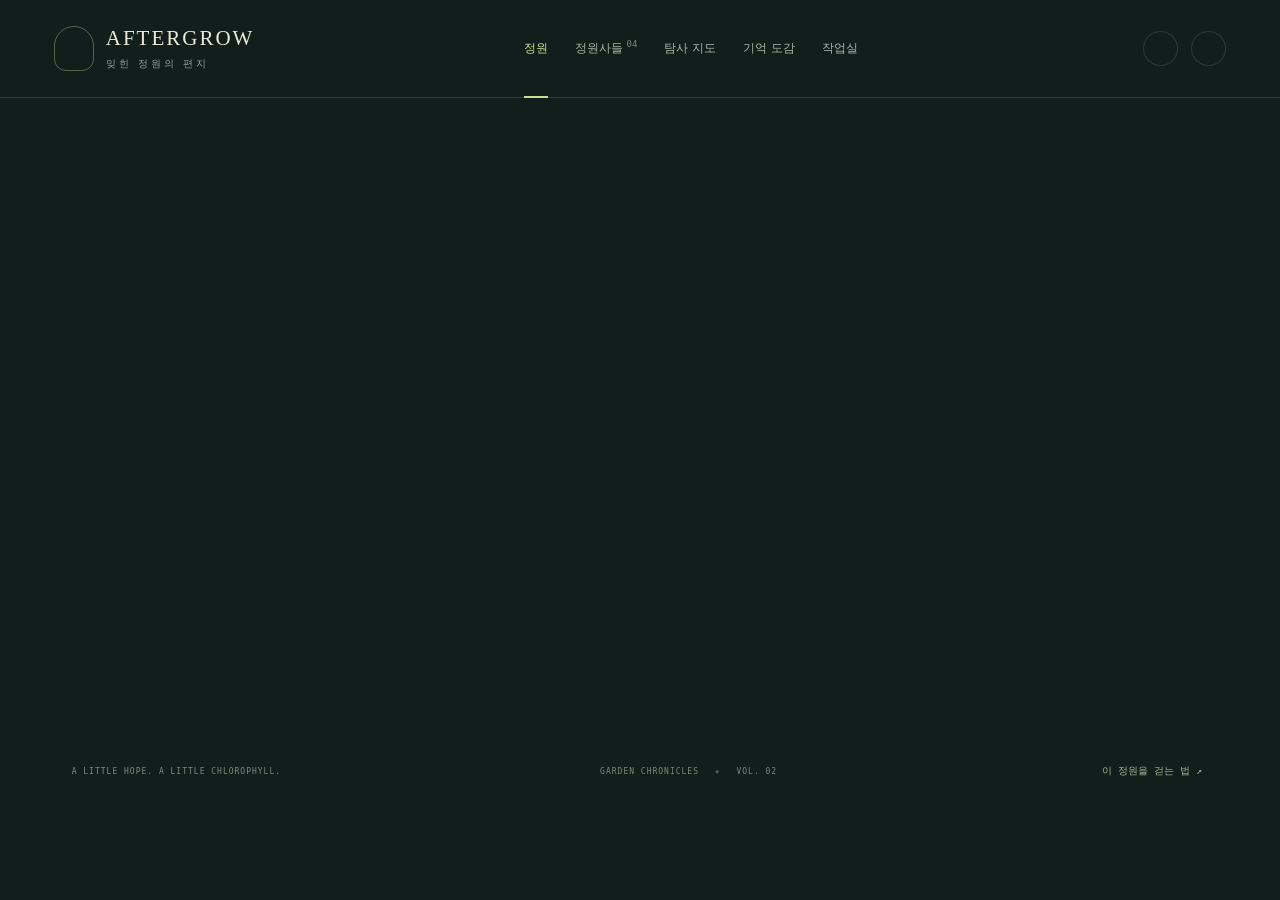
==== aftergrow/index.html @ c7c69c5b "feat: add playable AFTERGROW v2 browser game" ====
<!doctype html>
<html lang="ko">
<head>
<meta charset="utf-8">
<meta name="viewport" content="width=device-width,initial-scale=1,viewport-fit=cover">
<meta name="theme-color" content="#121e1b">
<meta name="description" content="잊힌 정원의 편지를 모으는 생존 어드벤처. 네 명의 정원사, 세 개의 구역, 그리고 당신이 선택하는 다음 봄.">
<title>AFTERGROW — 잊힌 정원의 편지</title>
<link rel="icon" href="[data-uri]" type="image/svg+xml">
<style>
/* AFTERGROW / A botanical field guide in cream, ink, and living green. */
:root{--bg:#121e1b;--panel:#1a2923;--line:#dae1bd26;--ink:#e9ebd8;--muted:#94a598;--green:#cadd93;--amber:#edc589;--blue:#a8c7db;--accent:#cadd93;--serif:Georgia,'Nanum Myeongjo','Batang',serif;--sans:'Pretendard','Noto Sans KR','Apple SD Gothic Neo','Malgun Gothic',system-ui,sans-serif;--mono:'SFMono-Regular',Consolas,monospace}
*{box-sizing:border-box}html{background:var(--bg);scroll-behavior:smooth}body{margin:0;color:var(--ink);font-family:var(--sans);font-size:14px;line-height:1.6;overflow-x:hidden}button,a{-webkit-tap-highlight-color:transparent}button{font:inherit;color:inherit;cursor:pointer;border:0;background:none}button:disabled{cursor:not-allowed;opacity:.42}button:focus-visible,a:focus-visible{outline:2px solid var(--amber);outline-offset:5px}button,svg{flex-shrink:0}a{color:inherit}h1,h2,h3,p{margin:0}img{max-width:100%;display:block}svg{display:block}button .icon{pointer-events:none}[hidden]{display:none!important}.icon{width:22px;height:22px}::selection{background:#cadd9370;color:#fff}small{font-size:11px}kbd{font-family:var(--mono);border:1px solid #eff1d530;border-radius:4px;font-size:10px;padding:2px 6px;background:#f0efcd09}
.app-shell{max-width:1800px;margin:auto}.topbar{height:98px;padding:0 4.2%;display:flex;align-items:center;justify-content:space-between;gap:24px;border-bottom:1px solid var(--line)}.brand{display:flex;align-items:center;gap:12px;text-align:left;padding:0;font:500 21px var(--serif);letter-spacing:2px}.brand>span:first-child{display:grid;place-items:center;width:40px;height:45px;border:1px solid #cadd9360;border-radius:20px 20px 12px 12px;color:var(--green)}.brand .icon{width:26px;height:26px}.brand small{font:10px var(--sans);color:var(--muted);display:block;letter-spacing:3px;margin-top:6px}.main-nav{display:flex;align-items:center;gap:27px;height:100%}.nav-link{height:100%;position:relative;padding:0;font-size:12px;color:#a8b5a5;white-space:nowrap}.nav-link.active{color:var(--green)}.nav-link.active:after{position:absolute;bottom:-1px;left:0;right:0;height:2px;background:var(--green);content:''}.nav-link sup{font:9px var(--mono);color:#718c76}.nav-link:hover{color:var(--ink)}.top-tools{display:flex;gap:13px;align-items:center}.tool-button{border:1px solid var(--line);border-radius:50%;width:35px;height:35px;display:inline-flex;justify-content:center;align-items:center;color:var(--muted)}.tool-button .icon{width:16px;height:16px}.tool-button:hover{border-color:#cadd93;color:var(--ink);background:#cadd930e}.seed-wallet{display:flex;align-items:center;gap:7px;font:12px var(--mono);color:var(--green);margin-right:3px}.seed-wallet .icon{width:16px;height:16px}
#main{position:relative;min-height:640px}#menu{animation:arrive .5s ease}.micro,.eyebrow{font:10px var(--mono);letter-spacing:2px;text-transform:uppercase}.eyebrow{color:var(--green);display:flex;align-items:center;gap:12px}.eyebrow:before{content:'';width:27px;height:1px;background:currentColor}.pill{border:1px solid #d0dda742;border-radius:20px;padding:4px 10px;font:9px var(--mono);letter-spacing:1.3px;color:#c5d4ae;white-space:nowrap}.muted{color:var(--muted)}.section-kicker{color:var(--muted);font:10px var(--mono);letter-spacing:2px;margin-bottom:10px}.primary,.secondary,.text-button{display:inline-flex;align-items:center;justify-content:center;gap:24px;text-decoration:none;transition:transform .18s,background .18s,border-color .18s}.primary{background:var(--green);color:#243623;min-height:54px;border:1px solid var(--green);padding:14px 27px;font-weight:650;font-size:13px;border-radius:3px}.primary .icon{width:19px}.primary:hover{background:#dcebb0;transform:translateY(-2px)}.secondary{border:1px solid #d0dda749;border-radius:3px;min-height:54px;padding:14px 24px;color:#dbe1c8;font-size:13px;background:#18302525}.secondary:hover{border-color:var(--green);background:#cadd930d}.text-button{font-size:12px;color:var(--muted);padding:10px 0;gap:9px}.text-button:hover{color:var(--green)}.text-button .icon{width:17px}.button-row{display:flex;align-items:center;gap:14px;flex-wrap:wrap}.large-number{font:italic 50px var(--serif);color:#dbe3c0}.flourish{color:var(--green);font-family:var(--serif);font-size:26px}
.hero{position:relative;min-height:686px;isolation:isolate;overflow:hidden;border-bottom:1px solid var(--line)}.hero-art{position:absolute;inset:0;z-index:-3}.hero-art img{width:100%;height:100%;object-fit:cover;object-position:center}.hero:before{content:'';position:absolute;inset:0;z-index:-1;background:linear-gradient(90deg,#12201bee 0%,#14221cdd 26%,#12221ca6 40%,#12211c14 60%,transparent 80%),linear-gradient(0deg,#12201bce,transparent 24%)}.hero:after,.paper-grain:after{content:'';position:absolute;inset:0;pointer-events:none;background-image:url("data:image/svg+xml,%3Csvg viewBox='0 0 150 150' xmlns='http://www.w3.org/2000/svg'%3E%3Cfilter id='n'%3E%3CfeTurbulence type='fractalNoise' baseFrequency='.77' numOctaves='3' stitchTiles='stitch'/%3E%3C/filter%3E%3Cpath fill='%23fff' filter='url(%23n)' opacity='.19' d='M0 0h150v150H0z'/%3E%3C/svg%3E");opacity:.16;mix-blend-mode:screen;z-index:1}.hero-copy{position:relative;padding:83px 0 109px 5.6%;max-width:620px;z-index:2}.hero-copy .eyebrow{margin-bottom:28px}.hero-wordmark{font:11px var(--mono);letter-spacing:6px;color:#b0c29b;margin-bottom:16px}.hero h1{font-family:var(--serif);font-size:clamp(38px,3.8vw,65px);font-weight:400;line-height:1.38;letter-spacing:-2.4px;word-break:keep-all}.hero h1 em{font-style:normal;color:#d0dda1}.hero-description{font-size:13px;line-height:1.95;color:#b3bfa8;margin:25px 0 29px;word-break:keep-all}.hero .button-row{gap:18px}.hero .secondary{border:0;padding:0 10px;color:#d3d9c0;font-size:12px}.hero .secondary .icon{width:17px}.hero-detail{display:flex;gap:27px;margin-top:27px;color:#b2bfa2;font:10px var(--mono);letter-spacing:.7px}.hero-detail span{display:flex;align-items:center;gap:6px}.hero-detail .icon{width:13px;height:13px;color:var(--green)}.hero-caption{position:absolute;bottom:96px;right:6%;text-align:right}.hero-caption strong{display:block;font:italic 20px var(--serif);color:#e4e3bd;margin:5px 0}.hero-caption .micro{font-size:9px;color:#a5b893}.hero-caption:before{content:'';display:block;width:80px;height:1px;background:#d4dcb660;margin:0 0 18px auto}.hero-bottom{position:absolute;z-index:2;bottom:0;left:5.6%;right:5.6%;height:60px;border-top:1px solid var(--line);display:flex;align-items:center;justify-content:space-between;gap:12px;color:#a3b396;font:9px var(--mono);letter-spacing:1.3px}.status{display:flex;align-items:center;gap:8px}.status:before{content:'';width:5px;height:5px;border-radius:50%;background:var(--green);box-shadow:0 0 9px #cadd9350}
.home-after{padding:37px 5.6% 42px;display:grid;grid-template-columns:1fr 2.2fr;gap:36px;align-items:center;border-bottom:1px solid var(--line)}.home-after h2{font:24px var(--serif);margin:6px 0 9px}.home-after p{font-size:12px;color:var(--muted)}.mini-roster{display:grid;grid-template-columns:repeat(4,1fr);gap:10px}.mini-character{position:relative;display:flex;align-items:center;gap:6px;background:#d8e8b105;border:1px solid var(--line);border-radius:3px;padding:0 9px 0 0;min-height:90px;text-align:left;transition:background .2s,transform .2s}.mini-character:hover{transform:translateY(-3px);background:#d8e8b10e}.mini-character img{width:68px;height:90px;object-fit:contain;object-position:50% 60%;align-self:end}.mini-character strong{font-size:12px;color:var(--accent);font-weight:500}.mini-character small{display:block;font:9px var(--mono);color:var(--muted);margin-top:6px}
.page{padding:43px 5.6% 52px;animation:arrive .4s ease}.page-heading{display:flex;align-items:flex-end;justify-content:space-between;gap:30px;margin-bottom:26px}.page-heading h1{font-family:var(--serif);font-size:34px;font-weight:400;letter-spacing:-1px;margin-top:12px}.page-heading p{color:var(--muted);font-size:12px;line-height:1.9;max-width:380px}.page-counter{font:italic 68px var(--serif);color:#a6bf862a;line-height:1}.roster-tabs{display:grid;grid-template-columns:repeat(4,1fr);gap:11px;margin-top:30px}.roster-tab{border:1px solid var(--line);padding:10px 18px;display:flex;align-items:center;gap:15px;text-align:left;background:#d8e8b103;transition:.2s}.roster-tab img{width:53px;height:65px;object-fit:contain}.roster-tab strong{font-size:13px;font-weight:500}.roster-tab small{display:block;color:var(--muted);font-size:10px;margin-top:3px}.roster-tab .tab-check{margin-left:auto;color:var(--accent);font-size:13px;opacity:0}.roster-tab.selected{border-color:var(--accent);background:color-mix(in srgb,var(--accent) 7%,transparent)}.roster-tab.selected .tab-check{opacity:1}.roster-tab:hover{border-color:var(--accent)}.roster-layout{display:grid;grid-template-columns:45% 1fr;gap:48px;align-items:center;border:1px solid var(--line);background:linear-gradient(115deg,#cadd9304,transparent 60%);position:relative;padding:18px 44px 18px 10px;min-height:460px}.roster-portrait{height:430px;position:relative;display:grid;place-items:center}.roster-portrait img{height:100%;object-fit:contain;animation:breathe 6s ease-in-out infinite}.portrait-caption{position:absolute;bottom:11px;left:15px;right:15px;display:flex;justify-content:space-between;font:8px var(--mono);letter-spacing:2px;color:var(--muted)}.character-name{display:flex;align-items:center;gap:18px;margin:7px 0 3px}.character-name h2{font-family:var(--serif);font-size:48px;letter-spacing:-1px;font-weight:400;color:var(--accent)}.character-name .pill{color:var(--accent);border-color:color-mix(in srgb,var(--accent) 35%,transparent)}.character-title{font-size:12px;color:#c4ceb6}.character-quote{font-family:var(--serif);font-size:18px;margin:21px 0 10px;letter-spacing:-.4px;color:#e2e5d1;word-break:keep-all}.character-bio{font-size:12px;line-height:1.95;color:var(--muted);max-width:510px;word-break:keep-all}.trait-grid{display:grid;grid-template-columns:1fr 1fr;gap:17px;margin:22px 0 23px;padding-top:20px;border-top:1px solid var(--line)}.trait{display:flex;gap:11px;align-items:flex-start}.trait>.icon{color:var(--accent);width:24px;margin-top:3px}.trait label{display:block;font:8px var(--mono);letter-spacing:1.3px;color:var(--muted)}.trait strong{display:block;font-size:12px;font-weight:550;margin:2px 0 4px}.trait p{font-size:10px;color:#99ad9b;line-height:1.8}.character-stats{display:flex;gap:25px;margin:16px 0 19px}.stat-row{display:flex;align-items:center;gap:9px;color:var(--muted);font-size:10px}.stat-pips{display:flex;gap:3px}.stat-pips i{height:5px;width:13px;background:#cedfa919}.stat-pips i.on{background:var(--accent)}
.chapter-grid{display:grid;grid-template-columns:repeat(3,1fr);gap:19px}.chapter-card{display:flex;flex-direction:column;text-align:left;border:1px solid var(--line);background:#d9e5bd03;position:relative;padding:0;overflow:hidden}.chapter-card.selected{border-color:var(--accent)}.chapter-card:hover .chapter-picture img{transform:scale(1.04)}.chapter-picture{height:211px;width:100%;position:relative;overflow:hidden}.chapter-picture img{width:100%;height:100%;object-fit:cover;object-position:72% center;transition:transform .4s}.chapter-picture:after{content:'';position:absolute;inset:0;background:linear-gradient(0deg,#15251dc9,transparent 50%)}.chapter-number{position:absolute;left:21px;top:10px;font:italic 52px var(--serif);color:#ecedd2a6}.chapter-stamp{position:absolute;right:17px;top:21px;font:8px var(--mono);letter-spacing:2px;border:1px solid #dce6c554;padding:4px 8px;background:#19291e66;color:#e5e8c9}.chapter-info{padding:22px 24px 24px;flex:1}.chapter-info .micro{font-size:8px;color:var(--accent);letter-spacing:1.8px}.chapter-info h2{font:27px var(--serif);margin:8px 0 10px;font-weight:400}.chapter-info p{font-size:11px;color:var(--muted);line-height:1.95;word-break:keep-all}.chapter-meta{display:flex;align-items:center;justify-content:space-between;margin-top:21px;padding-top:15px;border-top:1px solid var(--line);font:10px var(--mono);color:#bacab0}.chapter-meta .icon{width:16px}.expedition-bar{display:flex;align-items:center;gap:22px;padding:18px 24px;background:#d5e7b206;border:1px solid var(--line);margin-top:24px}.expedition-bar img{width:62px;height:74px;object-fit:contain}.expedition-bar .expedition-copy{flex:1}.expedition-copy h3{font-size:14px;font-weight:500;margin:4px 0}.expedition-copy p{font-size:11px;color:var(--muted)}.expedition-bar .primary{margin-left:auto}.map-note{color:#91a58f;font-size:10px;margin-top:17px}
.archive-layout{display:grid;grid-template-columns:1fr 1.15fr;gap:28px;align-items:start}.archive-list{display:grid;grid-template-columns:1fr 1fr;gap:11px}.archive-item{min-height:96px;padding:18px;text-align:left;border:1px solid var(--line);display:flex;align-items:center;gap:14px;background:#dae0bc03}.archive-item>.icon{color:var(--green);width:22px}.archive-item strong{display:block;font-size:12px;font-weight:500;margin-top:7px}.archive-item small{font:8px var(--mono);letter-spacing:.8px;color:var(--muted)}.archive-item.selected{border-color:var(--green);background:#cadd930b}.archive-item.locked{opacity:.5}.archive-item.locked>.icon{color:var(--muted)}.archive-page{background:#dedeca;color:#344437;padding:42px 40px;min-height:480px;position:relative;box-shadow:4px 6px 0 #bdc3a622}.archive-page:before{content:'';position:absolute;inset:12px;border:1px solid #7483654a;pointer-events:none}.archive-page .micro{color:#6f7d63;font-size:9px}.archive-page h2{font:30px var(--serif);margin:38px 0 27px}.archive-page p{font:15px/2.3 var(--serif);word-break:keep-all}.archive-page .archive-sign{font:italic 16px var(--serif);color:#7e8c6a;text-align:right;margin-top:35px}.archive-decoration{display:flex;align-items:center;justify-content:space-between;border-bottom:1px solid #7e8c6a4d;padding-bottom:20px}.archive-decoration .icon{width:32px;height:32px;color:#7e8c6a}
.workshop-grid{display:grid;grid-template-columns:repeat(3,1fr);gap:20px}.research-card{border:1px solid var(--line);padding:28px;background:#d8e8b103}.research-card>.icon{width:41px;height:41px;color:var(--green);margin-bottom:20px}.research-card h2{font:24px var(--serif);margin:9px 0}.research-card p{font-size:11px;color:var(--muted);min-height:40px}.research-card .stat-pips{margin:20px 0}.research-card .stat-pips i{width:36px;background:#cadd931a}.research-card .stat-pips .on{background:var(--green)}.research-card button{width:100%;margin-top:9px;min-height:45px}.recipe-section{margin-top:36px;border-top:1px solid var(--line);padding-top:29px}.recipe-section h2{font:24px var(--serif);margin:8px 0 22px}.recipe-grid{display:grid;grid-template-columns:repeat(3,1fr);gap:18px}.recipe{border:1px solid var(--line);padding:20px;display:flex;gap:13px;align-items:flex-start}.recipe>.icon{color:var(--amber);margin-top:3px}.recipe strong{font-size:12px;font-weight:500}.recipe p{font-size:10px;color:var(--muted);margin:6px 0;line-height:1.8}.recipe .micro{font-size:8px;color:var(--amber);letter-spacing:.5px}
#footer{display:flex;align-items:center;justify-content:space-between;gap:16px;padding:25px 5.6%;font:8px var(--mono);letter-spacing:1px;color:#788c7c}#footer i{font-style:normal;padding:0 10px;color:var(--green)}#footer button{font-size:10px;color:#a4b497}.site-toast{position:fixed;bottom:28px;left:50%;transform:translate(-50%,20px);opacity:0;background:#e0e5c7;color:#273c29;padding:12px 24px;border-radius:4px;font-size:12px;z-index:60;pointer-events:none;transition:.2s;max-width:90vw;text-align:center;box-shadow:0 5px 25px #08100a60}.site-toast.visible{transform:translate(-50%,0);opacity:1}
body.in-game{overflow:hidden}body.in-game .topbar{height:66px;padding:0 3%;background:#101d18}body.in-game .brand{font-size:17px}body.in-game .brand small{display:none}body.in-game .brand>span:first-child{height:33px;width:30px;border-radius:16px 16px 8px 8px}body.in-game .brand .icon{width:20px;height:20px}body.in-game .main-nav{display:none}body.in-game #main{min-height:0}body.in-game #footer{display:none}.play-view{height:calc(100dvh - 66px);min-height:360px;position:relative;overflow:hidden;touch-action:none;background:#223a30}.play-view canvas{width:100%;height:100%;display:block;outline:0;touch-action:none}.play-vignette{position:absolute;inset:0;pointer-events:none;background:radial-gradient(ellipse at center,transparent 42%,#10231b88 100%)}.hud{position:absolute;top:0;left:0;right:0;display:flex;justify-content:space-between;align-items:flex-start;padding:24px 30px 38px;background:linear-gradient(#0b211be0,#0b211b55 70%,transparent);pointer-events:none;color:#edf0d8}.hud-person{display:flex;align-items:center;gap:14px;min-width:220px}.hud-person>img{width:55px;height:62px;object-fit:cover;border:1px solid #d9e2b534;border-radius:28px 28px 18px 18px;background:#acbe8433}.hud-person>div{width:174px}.hud-person .micro{font-size:9px;letter-spacing:1.5px;color:var(--accent)}.hp-track{height:7px;background:#e2edb926;margin-top:8px;border-radius:4px;overflow:hidden}.hp-track i{display:block;height:100%;background:linear-gradient(90deg,#98b76c,#d2e4a6);width:100%;transition:width .15s}.hp-meta{display:flex;justify-content:space-between;margin-top:5px;font:9px var(--mono);color:#c0ccac}.hud-clock{text-align:center;position:absolute;left:50%;transform:translateX(-50%);top:21px}.hud-clock .micro{font-size:8px;color:#c4d0b2;letter-spacing:1.8px}.hud-clock strong{display:block;font:40px var(--serif);letter-spacing:2px;line-height:1.15;margin:7px 0 6px}.hud-clock>span:last-child{display:block;font-size:9px;color:#a9bfa5}.hud-counter{text-align:right;display:grid;grid-template-columns:auto 38px;gap:1px 18px;align-items:center}.hud-counter>.micro{font-size:9px;grid-column:1;color:#b2c3a5}.hud-counter>strong{font:29px var(--serif);grid-column:1}.hud-counter>.tool-button{grid-column:2;grid-row:1/3;pointer-events:auto;background:#10291b70;color:#dae1b9}.xp-track{position:absolute;height:3px;left:0;right:0;top:0;background:#17291d}.xp-track>i{display:block;height:100%;width:0;background:#e4c58d;box-shadow:0 0 9px #e4c58d88}.xp-track span{display:none}.boss-hud{position:absolute;left:50%;top:127px;transform:translateX(-50%);width:min(400px,46%);pointer-events:none}.boss-hud>div:first-child{display:flex;justify-content:space-between;font-size:11px;color:#edd9b5;margin-bottom:6px;text-shadow:0 2px #183327}.boss-hud>div:last-child{height:5px;background:#eee0c222;border-radius:3px;overflow:hidden}.boss-hud i{display:block;height:100%;background:#dd9b7c;transition:width .13s}.mission{position:absolute;left:30px;top:122px;border-left:1px solid #d1dfba50;padding-left:13px;max-width:208px;pointer-events:none}.mission>.micro{font-size:8px;letter-spacing:1.5px;color:#c7d8b1}.mission>p{font-size:10px;color:#c2d0b2;line-height:1.8;margin:5px 0;text-shadow:0 1px #1b3023}.mission>span:last-child{font:9px var(--mono);color:#a3c494}.actionbar{position:absolute;bottom:22px;left:30px;right:30px;display:flex;align-items:flex-end;justify-content:space-between;gap:20px;pointer-events:none}.module-rack{display:flex;gap:6px;align-items:center;flex-wrap:wrap;max-width:480px}.module-slot{width:35px;height:39px;background:#142a22d9;border:1px solid #c1d4a735;border-radius:3px;display:grid;place-items:center;position:relative;color:#ceddae;pointer-events:auto}.module-slot .icon{width:19px;height:19px}.module-slot small{position:absolute;right:-3px;bottom:-3px;font:8px var(--mono);color:#1e3524;background:#d2dda8;padding:1px 3px;border-radius:2px}.module-slot.evolution{border-color:var(--amber);color:var(--amber)}.skill-buttons{display:flex;gap:9px;pointer-events:auto}.ability-button{background:#132b23eb;backdrop-filter:blur(8px);border:1px solid #cddfb66b;border-radius:5px;display:flex;align-items:center;position:relative;gap:12px;padding:10px 13px;text-align:left;min-width:177px;overflow:hidden;isolation:isolate}.ability-button.dash{min-width:135px;border-color:#a4c8bd55}.ability-icon{color:var(--accent)}.ability-icon .icon{width:27px;height:27px}.ability-button b{font-weight:500;font-size:11px;display:block}.ability-button small{font:8px var(--mono);color:#a9c095;display:block;margin-top:4px}.ability-button kbd{margin-left:auto;align-self:flex-end;padding:2px 4px;font-size:8px;color:#c8d6b0}.ability-button i{position:absolute;bottom:0;left:0;right:0;height:0;background:#49614775;z-index:-1}.ability-button.ready{box-shadow:0 0 25px #cadd9308}.ability-button:hover{border-color:var(--green)}.touch-stick{position:absolute;width:94px;height:94px;border:1px solid #d5e8b35c;border-radius:50%;background:#c2dba619;pointer-events:none;z-index:4;box-shadow:inset 0 0 35px #1c37215e}.touch-stick div{position:absolute;width:36px;height:36px;top:28px;left:28px;border-radius:50%;background:#d0e1b868;border:1px solid #d4e6b17d}.battle-toast{position:absolute;bottom:107px;left:50%;transform:translateX(-50%);padding:9px 19px;background:#10251fe8;border:1px solid #cadca444;border-radius:3px;text-align:center;font-size:11px;color:#d6e5b2;pointer-events:none;opacity:0;transition:opacity .2s;max-width:80%}.battle-toast.visible{opacity:1}.chapter-cut{position:absolute;top:38%;left:0;right:0;text-align:center;pointer-events:none;background:linear-gradient(90deg,transparent,#10261fdc 35%,#10261fdc 65%,transparent);padding:19px 0 23px;animation:cut-in 3s ease both}.chapter-cut .micro{color:var(--amber);font-size:9px;letter-spacing:4px}.chapter-cut h2{font:36px var(--serif);margin:9px 0;color:#ede7c7}.chapter-cut p{color:#a8bba2;font-size:11px}
.overlay{position:fixed;inset:0;background:#0e201bda;backdrop-filter:blur(10px);z-index:30;overflow:auto;display:flex;align-items:center;justify-content:center;padding:40px;animation:arrive .25s ease}.overlay.dialogue{background:#101e1aec;backdrop-filter:blur(4px)}.overlay-close{position:absolute;right:26px;top:24px}.modal{max-width:1040px;width:100%;position:relative}.modal-top{text-align:center;margin-bottom:32px}.modal-top .eyebrow{justify-content:center}.modal-top .eyebrow:after{content:'';height:1px;width:27px;background:currentColor}.modal-top h2{font:34px var(--serif);margin:15px 0 12px;font-weight:400}.modal-top>p{color:var(--muted);font-size:12px}.upgrade-cards{display:grid;grid-template-columns:repeat(3,1fr);gap:20px}.upgrade-card{position:relative;border:1px solid #d9e0bd46;background:linear-gradient(145deg,#344834cc,#1b3029ed);padding:26px;text-align:left;display:flex;flex-direction:column;min-height:337px;transition:transform .2s,border-color .2s;isolation:isolate}.upgrade-card:hover{transform:translateY(-7px);border-color:var(--accent);background:linear-gradient(145deg,#4b5d3dbb,#263b2ded)}.upgrade-card .card-key{position:absolute;right:16px;top:16px;font:10px var(--mono);color:var(--muted);border:1px solid #e0e4bc26;padding:0 5px}.card-art{height:99px;margin:10px 0 22px;display:flex;align-items:center;justify-content:center;position:relative;color:var(--accent)}.card-art:before{content:'';position:absolute;width:98px;height:98px;border:1px solid currentColor;border-radius:50%;opacity:.17}.card-art:after{content:'';position:absolute;width:76px;height:76px;border:1px dashed currentColor;border-radius:50%;opacity:.2}.card-art>.icon{width:44px;height:44px;stroke-width:1}.upgrade-card .micro{color:var(--accent);font-size:8px;letter-spacing:1.7px}.upgrade-card h3{font:24px var(--serif);margin:9px 0 11px;font-weight:400}.upgrade-card>p{font-size:11px;line-height:1.9;color:#b0bda4;flex:1;word-break:keep-all}.card-bottom{display:flex;align-items:center;justify-content:space-between;border-top:1px solid #d4deaf26;padding-top:15px;margin-top:19px;font:10px var(--mono);color:var(--accent)}.card-bottom .icon{width:17px}.upgrade-card.evolution{border-color:#e5c384a1;background:linear-gradient(145deg,#74604744,#213328)}.modal-foot{display:flex;align-items:center;justify-content:center;gap:20px;font-size:10px;color:var(--muted);margin-top:23px}.modal-foot button{color:var(--green);font-size:11px}.compact-modal{width:min(430px,100%);text-align:center;border:1px solid var(--line);background:#1a2a22;padding:43px 36px}.compact-modal .eyebrow{justify-content:center}.compact-modal h2{font:32px var(--serif);margin:20px 0 13px}.compact-modal p{font-size:12px;color:var(--muted);line-height:1.9;margin-bottom:25px}.compact-modal .primary,.compact-modal .secondary{width:100%;margin-top:10px}.compact-modal .text-button{margin-top:13px}.compact-modal .micro{color:var(--muted);font-size:9px}.motion-control{display:flex;align-items:center;justify-content:center;gap:8px;color:#b3c0a7;font-size:11px;margin:22px 0 0}.motion-control input{accent-color:var(--green)}
.dialogue-stage{max-width:1090px;width:100%;display:grid;grid-template-columns:43% 57%;position:relative;align-items:center;min-height:480px}.dialogue-portrait{height:475px;position:relative;display:grid;place-items:center}.dialogue-portrait img{height:100%;object-fit:contain;animation:breathe 6s ease infinite}.radio-art{width:230px;height:270px;display:grid;place-items:center;border:1px solid #cad6a326;border-radius:50% 50% 40% 40%;position:relative;background:radial-gradient(ellipse,#c9d59112,transparent 70%)}.radio-art>.icon{width:85px;height:85px;color:var(--green);stroke-width:.8}.radio-art:before,.radio-art:after{content:'';position:absolute;inset:17px;border:1px solid #cad6a326;border-radius:50%}.radio-art:after{inset:-30px;border-style:dashed;opacity:.5}.dialogue-paper{padding:42px 42px 35px;border-top:1px solid #ccdbb74d;border-bottom:1px solid #ccdbb74d;background:linear-gradient(110deg,#c7d9aa06,transparent)}.dialogue-paper .micro{color:var(--accent);font-size:9px;line-height:1.8}.dialogue-paper h2{font:27px var(--serif);margin:19px 0 24px;font-weight:400}.dialogue-text{font-size:17px;line-height:2.05;color:#d7dec6;word-break:keep-all;min-height:145px;font-family:var(--serif)}.dialogue-controls{margin-top:27px;display:flex;align-items:center;justify-content:space-between;gap:16px}.dialogue-dots{display:flex;gap:6px}.dialogue-dots i{height:4px;width:21px;background:#c6d8a42a}.dialogue-dots i.on{background:var(--green)}.dialogue-controls .primary{min-height:43px;padding:10px 18px;font-size:12px}.dialogue-controls .text-button{font-size:11px}.story-choice{max-width:800px;width:100%;border:1px solid var(--line);padding:39px 42px;background:#192e26}.story-choice .story-icon{width:48px;height:48px;color:var(--amber);margin:0 auto 20px}.story-choice .eyebrow{justify-content:center;color:var(--amber);font-size:9px}.story-choice h2{font:32px var(--serif);text-align:center;margin:16px 0 20px}.story-choice>p{font:16px/2.1 var(--serif);color:#c4d0b5;word-break:keep-all;max-width:600px;margin:auto}.story-options{display:grid;grid-template-columns:1fr 1fr;gap:17px;margin-top:30px}.story-option{border:1px solid #d5ddb946;background:#d5ddb905;text-align:left;padding:19px;transition:.2s}.story-option:hover{border-color:var(--green);background:#d5ddb90b}.story-option strong{display:block;font-size:13px;font-weight:500;margin-bottom:10px;color:#e4e9ca}.story-option small{font-size:10px;color:#afc298}.story-options .icon{width:17px;float:right}.story-reply{color:var(--green)!important;margin-top:15px!important}.story-choice .button-row{justify-content:center;margin-top:26px}
.result-modal{max-width:820px;width:100%;display:grid;grid-template-columns:32% 1fr;gap:30px;align-items:center;border:1px solid var(--line);background:#192c23;padding:36px}.result-art img{width:100%;max-height:390px;object-fit:contain}.result-copy .eyebrow{font-size:9px;color:var(--amber)}.result-copy h2{font:32px var(--serif);font-weight:400;margin:17px 0}.result-copy>p{font-size:13px;color:#c1cdb3;line-height:2;word-break:keep-all}.result-copy .ending-line{font-family:var(--serif);font-size:12px;color:#93ac8c;margin-top:12px}.result-stats{display:grid;grid-template-columns:repeat(4,1fr);gap:13px;border-top:1px solid var(--line);border-bottom:1px solid var(--line);margin:22px 0 15px;padding:18px 0}.result-stats label{font-size:9px;color:var(--muted);display:block}.result-stats strong{font:24px var(--serif);display:block;margin-top:7px}.reward-line{display:flex;gap:9px;align-items:center;font-size:12px;color:var(--green);margin-bottom:23px}.reward-line>.icon{width:18px}.result-copy .button-row{gap:10px}.result-copy .primary,.result-copy .secondary{font-size:11px;padding:11px 17px;min-height:44px}
.help-modal{max-width:660px;width:100%;padding:34px 38px;border:1px solid var(--line);background:#1a2e24;position:relative}.help-modal h2{font:29px var(--serif);margin:18px 0 26px}.help-rows{display:flex;flex-direction:column;gap:16px}.help-row{display:grid;grid-template-columns:135px 1fr;gap:17px;border-bottom:1px solid var(--line);padding-bottom:15px}.help-row>span{align-self:start;display:flex;gap:4px;flex-wrap:wrap;color:var(--green);font-size:11px}.help-row strong{font-size:12px;display:block;margin-bottom:4px}.help-row p{font-size:11px;color:var(--muted);line-height:1.85}.help-tip{font-size:11px;line-height:1.9;color:#b1c3a4;margin:23px 0}.help-modal>.primary{min-height:44px}
@keyframes arrive{from{opacity:0;transform:translateY(9px)}to{opacity:1;transform:translateY(0)}}@keyframes breathe{0%,100%{transform:translateY(0)}50%{transform:translateY(-7px)}}@keyframes cut-in{0%{opacity:0;transform:translateY(7px)}15%,75%{opacity:1;transform:translateY(0)}100%{opacity:0;transform:translateY(-7px)}}body.low-motion *,body.low-motion *:before,body.low-motion *:after{animation:none!important;transition:none!important;scroll-behavior:auto!important}
@media(min-width:1600px){.hero-copy{max-width:690px;padding-top:100px}.hero{min-height:750px}.hero h1{font-size:66px}.hero-description{font-size:14px}}
@media(max-width:1150px){.topbar{gap:15px;padding:0 3%;height:86px}.main-nav{gap:18px}.brand{font-size:18px}.top-tools{gap:8px}.hero{min-height:642px}.hero-copy{padding-top:73px;max-width:505px}.hero h1{font-size:43px}.hero-art img{object-position:58% center}.hero-description{max-width:360px}.hero-caption{right:4%;bottom:102px}.home-after{grid-template-columns:1fr 2fr;gap:23px}.mini-character{padding-right:5px;gap:0}.mini-character img{width:51px;height:78px}.mini-character strong{font-size:11px}.mini-character small{font-size:8px}.roster-layout{gap:16px;padding-right:25px}.character-quote{font-size:17px}.roster-portrait{height:410px}.trait-grid{gap:14px}.roster-tab{padding:8px 10px;gap:10px}.chapter-picture{height:170px}.chapter-info{padding:20px}.archive-page{padding:36px 29px}.page-heading{align-items:center}.page-heading p{max-width:300px}.hud-person{min-width:190px}.hud-person>div{width:145px}.skill-buttons{gap:7px}.ability-button{min-width:153px;gap:8px}.module-rack{max-width:310px}}
@media(max-width:850px){.topbar{height:112px;flex-wrap:wrap;gap:0;padding:14px 5% 0}.brand{height:42px}.brand small{font-size:9px;letter-spacing:2px}.brand>span:first-child{width:33px;height:39px}.main-nav{height:44px;order:3;width:100%;justify-content:space-between;gap:12px;margin-top:9px}.nav-link{font-size:11px}.top-tools{margin-left:auto}.hero-copy{padding:63px 0 110px 5.6%;max-width:455px}.hero h1{font-size:39px}.hero{min-height:606px}.hero-art img{object-position:61% center}.hero:before{background:linear-gradient(90deg,#14231bef 0%,#14231bc9 38%,#14231b22 85%),linear-gradient(0deg,#12201bdd,transparent 35%)}.hero-caption{display:none}.hero-description{font-size:12px;max-width:285px}.hero-detail{gap:18px;font-size:9px}.hero .primary{padding:13px 19px;gap:19px}.hero .secondary{font-size:11px}.hero-bottom{font-size:8px;letter-spacing:.5px}.home-after{display:block;padding-top:30px}.home-after>div:first-child{margin-bottom:22px}.mini-character img{width:60px;height:81px}.mini-character strong{font-size:12px}.page{padding-top:32px}.page-heading{gap:20px}.page-heading h1{font-size:29px}.page-heading p{font-size:11px;max-width:265px}.roster-layout{grid-template-columns:42% 1fr;gap:8px;padding:18px}.roster-portrait{height:325px}.character-name h2{font-size:38px}.character-quote{font-size:16px;margin-top:15px}.character-bio{font-size:11px}.trait-grid{grid-template-columns:1fr;margin:15px 0;padding-top:15px;gap:10px}.trait p{font-size:10px}.trait>svg{width:20px}.character-stats{gap:10px;flex-wrap:wrap}.stat-row{font-size:9px}.stat-pips i{width:9px}.roster-tab{padding:10px;gap:3px}.roster-tab img{width:37px;height:45px}.roster-tab small{font-size:8px}.roster-tab strong{font-size:11px}.roster-tab .tab-check{display:none}.roster-tabs{gap:8px;margin-top:17px}.chapter-grid{gap:12px}.chapter-info{padding:17px 14px}.chapter-info h2{font-size:22px}.chapter-info .micro{font-size:7px}.chapter-info p{font-size:10px}.chapter-meta{font-size:9px}.chapter-picture{height:145px}.chapter-number{font-size:42px;left:12px}.chapter-stamp{right:9px;top:14px;font-size:7px;padding:3px 5px}.expedition-bar{padding:14px;gap:12px}.expedition-bar .primary{padding:11px 17px;font-size:11px;gap:17px}.expedition-copy p{font-size:10px}.archive-layout{gap:18px}.archive-list{grid-template-columns:1fr}.archive-item{min-height:67px;padding:12px 17px}.archive-page{padding:31px 24px;min-height:560px}.archive-page p{font-size:14px}.archive-page h2{font-size:24px;margin:26px 0}.workshop-grid{gap:12px}.research-card{padding:21px 17px}.research-card h2{font-size:20px}.research-card p{font-size:10px}.recipe-grid{gap:12px}.recipe{padding:15px;gap:10px}.recipe>.icon{width:18px}.recipe p{font-size:9px}.recipe .micro{font-size:7px}#footer>span:nth-child(2){display:none}.overlay{padding:27px}.upgrade-card{padding:21px;min-height:326px}.upgrade-card h3{font-size:21px}.upgrade-card>p{font-size:10px}.upgrade-cards{gap:13px}.modal-top h2{font-size:29px}.dialogue-stage{grid-template-columns:38% 62%}.dialogue-portrait{height:350px}.dialogue-paper{padding:30px 24px}.dialogue-text{font-size:15px}.dialogue-paper h2{font-size:25px}.radio-art{width:160px;height:220px}.result-modal{grid-template-columns:25% 1fr;padding:28px;gap:17px}.result-copy h2{font-size:28px}.result-copy>p{font-size:12px}.result-stats{gap:9px}.hud{padding:20px}.hud-person>img{width:44px;height:50px}.hud-person>div{width:126px}.hud-clock strong{font-size:34px}.hud-clock .micro{font-size:7px}.hud-counter{gap:1px 10px}.hud-counter>strong{font-size:24px}.hud-counter>.micro{font-size:8px}.mission{left:20px;max-width:175px;top:108px}.mission>p{font-size:9px}.actionbar{left:20px;right:20px;bottom:19px;gap:12px}.module-rack{max-width:235px}.module-slot{width:29px;height:33px}.module-slot .icon{width:16px}.ability-button{min-width:142px;padding:9px;gap:7px}.ability-button.dash{min-width:103px}.ability-button b{font-size:10px}.ability-button kbd{display:none}.ability-icon .icon{width:22px}}
@media(max-width:600px){.topbar{padding-left:5%;padding-right:5%}.top-tools{gap:9px}.seed-wallet{font-size:10px}.tool-button{width:31px;height:31px}.brand{font-size:17px}.brand small{font-size:8px}.main-nav{gap:7px}.nav-link{font-size:10px}.hero{min-height:755px}.hero-art{top:222px;height:540px}.hero-art img{object-position:73% center}.hero:before{background:linear-gradient(180deg,#15261f 0%,#15261f 25%,#15261fde 39%,#15261f0a 65%,#14251bbd 95%)}.hero-copy{padding:35px 7% 0;max-width:100%}.hero-copy .eyebrow{font-size:8px;margin-bottom:19px;letter-spacing:1.4px}.hero-wordmark{font-size:8px;letter-spacing:4px;margin-bottom:12px}.hero h1{font-size:37px;line-height:1.4;letter-spacing:-1.7px}.hero-description{font-size:11px;line-height:1.9;margin:15px 0 20px;max-width:330px}.hero .button-row{gap:14px}.hero .primary{min-height:47px;font-size:11px;padding:11px 19px;gap:20px}.hero .secondary{min-height:47px;font-size:10px;gap:7px;padding:0}.hero .secondary .icon{width:15px}.hero-detail{margin-top:18px;gap:19px;font-size:8px;letter-spacing:0}.hero-detail .icon{width:11px}.hero-bottom{height:46px;left:7%;right:7%;font-size:7px}.hero-bottom>span:last-child{display:none}.home-after{padding:27px 7% 30px}.home-after h2{font-size:23px}.home-after p{font-size:11px}.mini-roster{grid-template-columns:repeat(2,1fr);gap:10px}.mini-character{gap:7px;min-height:82px}.mini-character img{width:65px;height:82px}.mini-character small{font-size:8px}.page{padding:28px 6% 35px}.page-heading{display:block;margin-bottom:23px;position:relative}.page-heading h1{font-size:28px;margin-top:10px}.page-heading p{margin-top:11px;max-width:95%;font-size:11px}.page-heading .page-counter{position:absolute;right:0;top:0;font-size:51px}.page-heading .eyebrow{font-size:8px;letter-spacing:1.4px}.roster-tabs{margin:0 0 16px;gap:6px}.roster-tab{flex-direction:column;padding:8px 3px;gap:1px;text-align:center}.roster-tab img{height:53px;width:45px}.roster-tab strong{font-size:10px}.roster-tab small{display:none}.roster-layout{display:block;padding:0 20px 25px}.roster-portrait{height:280px;margin-bottom:0}.portrait-caption{font-size:7px;bottom:16px;left:0;right:0;letter-spacing:1px}.character-name h2{font-size:39px}.character-info .micro{font-size:8px}.character-name{gap:15px}.character-title{font-size:11px}.character-quote{font-size:17px;margin:15px 0 9px}.character-bio{font-size:11px;line-height:1.95}.trait-grid{grid-template-columns:1fr 1fr;gap:13px}.trait{gap:7px}.trait>.icon{width:19px;height:19px}.trait p{font-size:9px;line-height:1.9}.trait strong{font-size:11px}.trait label{font-size:7px}.character-stats{gap:20px;margin-bottom:21px}.stat-row{font-size:9px;gap:6px}.stat-pips i{width:9px}.character-info .primary{min-height:47px;width:100%;font-size:12px}.chapter-grid{grid-template-columns:1fr;gap:17px}.chapter-card{display:grid;grid-template-columns:36% 1fr;min-height:190px}.chapter-picture{height:100%;min-height:190px}.chapter-picture img{object-position:71% center}.chapter-number{left:11px;top:8px;font-size:37px;z-index:1}.chapter-stamp{top:auto;bottom:15px;left:10px;right:auto;z-index:1;font-size:6px}.chapter-info{padding:20px 18px 18px}.chapter-info h2{font-size:24px}.chapter-info .micro{font-size:7px;letter-spacing:.7px}.chapter-info p{font-size:10px}.chapter-meta{font-size:8px;margin-top:16px;padding-top:12px}.expedition-bar{flex-wrap:wrap;padding:16px}.expedition-bar img{height:57px;width:49px}.expedition-copy h3{font-size:12px}.expedition-copy .micro{font-size:7px;letter-spacing:1px}.expedition-copy p{font-size:9px}.expedition-bar .primary{width:100%;min-height:46px;margin:3px 0 0}.map-note{font-size:9px;line-height:1.8}.archive-layout{grid-template-columns:1fr}.archive-list{grid-template-columns:1fr 1fr;gap:8px}.archive-item{padding:12px 9px;gap:8px;min-height:77px}.archive-item>.icon{width:17px}.archive-item strong{font-size:10px;margin-top:4px}.archive-item small{font-size:7px}.archive-page{min-height:360px;padding:31px 26px}.archive-page h2{font-size:28px}.archive-page p{font-size:14px;line-height:2.25}.workshop-grid{grid-template-columns:1fr}.research-card{padding:23px;display:grid;grid-template-columns:42px 1fr;column-gap:17px;row-gap:1px}.research-card>.icon{grid-column:1;grid-row:1/5;width:32px;height:32px;margin-top:10px}.research-card .micro{font-size:8px}.research-card h2{font-size:23px}.research-card p{min-height:0}.research-card .stat-pips{margin:13px 0;grid-column:2}.research-card button{grid-column:1/3;min-height:44px;margin-top:8px}.recipe-grid{grid-template-columns:1fr}.recipe{padding:18px}.recipe strong{font-size:12px}.recipe p{font-size:10px}.recipe .micro{font-size:8px}.recipe>.icon{width:22px}.recipe-section{margin-top:27px}.recipe-section h2{font-size:24px}#footer{padding:21px 6%;font-size:6px;letter-spacing:.4px}#footer button{font-size:8px}body.in-game .topbar{height:54px;flex-wrap:nowrap;padding:0 4%;gap:15px}body.in-game .brand{font-size:14px;height:auto;gap:8px}body.in-game .brand>span:first-child{width:27px;height:31px}body.in-game .top-tools{gap:9px}body.in-game .seed-wallet{display:none}.play-view{height:calc(100dvh - 54px);min-height:320px}.hud{padding:17px 14px 43px}.hud-person{gap:7px;min-width:128px}.hud-person>img{height:40px;width:32px}.hud-person>div{width:92px}.hud-person .micro{font-size:7px;letter-spacing:.2px}.hp-track{height:5px;margin-top:6px}.hp-meta{font-size:7px;margin-top:5px}.hud-clock{top:17px;left:56%}.hud-clock .micro{font-size:6px;letter-spacing:.7px}.hud-clock strong{font-size:28px;margin:6px 0 4px;letter-spacing:.7px}.hud-clock>span:last-child{font-size:7px;max-width:116px;margin:auto}.hud-counter{gap:0;display:flex;flex-direction:column;align-items:flex-end}.hud-counter>.micro{display:none}.hud-counter>strong{font-size:20px}.hud-counter>.tool-button{width:25px;height:25px;font-size:11px;margin-top:5px}.xp-track{height:3px}.mission{top:94px;left:15px;max-width:146px;padding-left:8px}.mission>.micro{font-size:6px;letter-spacing:.9px}.mission>p{font-size:8px;line-height:1.8;margin:4px 0;max-width:132px}.mission>span:last-child{font-size:7px}.boss-hud{top:125px;width:55%;left:60%}.boss-hud>div:first-child{font-size:9px}.boss-hud>div:last-child{height:4px}.actionbar{bottom:max(16px,env(safe-area-inset-bottom));left:13px;right:13px;align-items:flex-end}.module-rack{max-width:122px;gap:4px}.module-slot{width:25px;height:28px}.module-slot .icon{width:14px;height:14px}.module-slot small{font-size:6px;right:-1px;bottom:-2px}.skill-buttons{gap:7px;align-items:flex-end}.ability-button,.ability-button.dash{padding:8px 6px;min-width:65px;width:70px;height:80px;display:flex;flex-direction:column;justify-content:center;align-items:center;gap:5px;text-align:center;border-radius:13px}.ability-button.dash{width:63px;height:70px;border-radius:50% 50% 11px 11px}.ability-icon .icon{width:23px;height:23px}.ability-button b{font-size:8px}.ability-button small{font-size:7px;margin-top:3px}.ability-button.ready{box-shadow:0 0 18px #d4e6b419}.battle-toast{bottom:112px;font-size:9px;padding:8px 11px;max-width:85%;width:max-content}.chapter-cut{padding:16px 0}.chapter-cut .micro{font-size:7px;letter-spacing:2px}.chapter-cut h2{font-size:29px;margin:8px 0}.chapter-cut p{font-size:9px}.overlay{padding:21px 17px;align-items:center}.overlay-close{top:14px;right:14px}.modal-top{margin-bottom:21px}.modal-top .eyebrow{font-size:7px;letter-spacing:1.3px;gap:7px}.modal-top .eyebrow:before,.modal-top .eyebrow:after{width:16px}.modal-top h2{font-size:25px;margin:13px 0 9px}.modal-top>p{font-size:10px}.upgrade-cards{grid-template-columns:1fr;gap:10px}.upgrade-card{min-height:120px;padding:17px 17px 15px 98px;position:relative;display:block}.card-art{position:absolute;left:14px;top:15px;width:68px;height:75px;margin:0}.card-art:before{width:66px;height:66px}.card-art:after{width:50px;height:50px}.card-art>.icon{width:29px;height:29px}.upgrade-card .micro{font-size:7px;letter-spacing:1.3px}.upgrade-card h3{font-size:21px;margin:5px 0 6px}.upgrade-card>p{font-size:10px;line-height:1.7;padding-right:2px}.card-bottom{border:0;padding:0;margin-top:10px;font-size:8px}.card-bottom .icon{width:13px;height:13px}.upgrade-card .card-key{font-size:7px;right:10px;top:9px;padding:1px 4px}.upgrade-card:hover{transform:translateX(3px)}.modal-foot{font-size:8px;gap:10px;margin-top:17px;flex-wrap:wrap}.modal-foot button{font-size:10px}.compact-modal{padding:34px 25px}.compact-modal h2{font-size:30px}.compact-modal p{font-size:11px}.compact-modal .eyebrow{font-size:8px}.dialogue-stage{display:flex;flex-direction:column;min-height:0;max-width:470px}.dialogue-portrait{height:234px;width:100%;margin-top:-10px}.dialogue-portrait img{height:260px;margin-top:-20px}.radio-art{width:125px;height:156px}.radio-art>.icon{width:51px}.radio-art:after{inset:-19px}.dialogue-paper{padding:22px 15px 17px;width:100%}.dialogue-paper .micro{font-size:8px}.dialogue-paper h2{font-size:23px;margin:13px 0 15px}.dialogue-text{font-size:15px;line-height:1.95;min-height:125px}.dialogue-controls{gap:10px;margin-top:20px}.dialogue-controls .primary{font-size:11px;min-height:40px;padding:9px 15px;gap:13px}.dialogue-controls .text-button{font-size:9px}.dialogue-dots{gap:4px}.dialogue-dots i{width:13px;height:3px}.story-choice{padding:29px 23px}.story-choice .story-icon{width:35px;height:35px;margin-bottom:18px}.story-choice .eyebrow{font-size:7px;letter-spacing:.7px;gap:7px}.story-choice .eyebrow:before{width:15px}.story-choice h2{font-size:27px;margin:15px 0 17px}.story-choice>p{font-size:14px;line-height:1.95}.story-options{grid-template-columns:1fr;gap:10px;margin-top:23px}.story-option{padding:15px}.story-option strong{font-size:12px;margin-bottom:7px}.story-option small{font-size:9px}.story-choice .primary{min-height:43px;font-size:11px}.story-choice .button-row{margin-top:20px}.result-modal{display:block;padding:27px 24px;max-width:470px}.result-art{display:none}.result-copy .eyebrow{font-size:8px}.result-copy h2{font-size:29px;margin:16px 0}.result-copy>p{font-size:12px}.result-copy .ending-line{font-size:11px}.result-stats{gap:8px;padding:15px 0;margin:20px 0 15px}.result-stats label{font-size:8px}.result-stats strong{font-size:23px}.result-copy .button-row{display:grid;grid-template-columns:1fr 1fr}.result-copy .button-row>.primary{grid-column:1/-1;min-height:45px}.result-copy .button-row>.secondary{grid-column:1/-1}.result-copy .text-button{grid-column:1/-1;justify-content:center;font-size:10px}.reward-line{font-size:11px;margin-bottom:17px}.help-modal{padding:27px 23px}.help-modal .eyebrow{font-size:8px}.help-modal h2{font-size:26px;margin-bottom:22px}.help-rows{gap:13px}.help-row{grid-template-columns:89px 1fr;gap:12px;padding-bottom:11px}.help-row>span{font-size:9px}.help-row kbd{font-size:8px;padding:2px 3px}.help-row strong{font-size:11px}.help-row p{font-size:10px}.help-tip{font-size:10px;margin:18px 0}.help-modal>.primary{width:100%;font-size:12px;min-height:43px}.motion-control{font-size:10px}}
@media(max-height:680px) and (max-width:600px){.overlay{padding:16px;align-items:flex-start}.modal{margin:auto}.modal-top{margin-bottom:15px}.modal-top h2{font-size:23px;margin:9px 0}.upgrade-card{min-height:112px;padding-top:14px;padding-bottom:12px}.upgrade-card h3{font-size:19px}.upgrade-card>p{font-size:9px}.dialogue-stage{margin:auto}.dialogue-portrait{height:157px}.dialogue-portrait img{height:192px}.radio-art{width:98px;height:123px}.dialogue-paper{padding-top:19px}.dialogue-text{font-size:13px;min-height:100px}.dialogue-controls{margin-top:14px}.story-choice{margin:auto;padding:22px}.story-choice .story-icon{display:none}.story-choice>p{font-size:13px}.story-choice h2{font-size:25px}.story-options{margin-top:18px}.compact-modal,.result-modal,.help-modal{margin:auto}.help-row p{font-size:9px}.help-rows{gap:10px}.help-modal{padding:24px 21px}.help-modal h2{margin:14px 0 17px}.help-tip{font-size:9px;margin:15px 0}}
@media(prefers-reduced-motion:reduce){html{scroll-behavior:auto}*,*:before,*:after{animation:none!important;transition:none!important}}

/* Constrain SVG replaced elements to their portrait frame, not an intrinsic grid track. */
.roster-portrait{display:block}
.roster-portrait>img{width:100%;height:100%;max-height:100%;object-fit:contain}
.dialogue-portrait{display:flex;align-items:center;justify-content:center}
.dialogue-portrait>img{width:100%;height:100%;max-height:100%;object-fit:contain}

</style>
</head>
<body>
<div class="app-shell">
  <header class="topbar" id="topbar">
    <button class="brand" data-nav="home" aria-label="처음 화면"><span id="brand-icon"></span><span>AFTERGROW<small>잊힌 정원의 편지</small></span></button>
    <nav class="main-nav" aria-label="주요 메뉴">
      <button class="nav-link active" data-nav="home">정원</button>
      <button class="nav-link" data-nav="roster">정원사들 <sup>04</sup></button>
      <button class="nav-link" data-nav="map">탐사 지도</button>
      <button class="nav-link" data-nav="archive">기억 도감</button>
      <button class="nav-link" data-nav="workshop">작업실</button>
    </nav>
    <div class="top-tools"><span class="seed-wallet" id="wallet" title="탐사로 모은 씨앗"></span><button class="tool-button" id="sound-btn" title="소리 전환 (M)" aria-label="소리 켜기" aria-pressed="false"></button><button class="tool-button" id="help-btn" title="조작법 (F1)" aria-label="조작법 열기"></button></div>
  </header>
  <main id="main">
    <section id="menu" class="menu-view" aria-live="off"></section>
    <section id="play-view" class="play-view" hidden aria-label="정원 탐사">
      <canvas id="game" tabindex="0" role="img" aria-label="WASD 또는 방향키 이동. Space 돌진. E 전용 스킬. P 일시정지. 터치 드래그 이동."></canvas>
      <div class="play-vignette"></div>
      <div id="hud" class="hud">
        <div class="hud-person"><img id="hud-portrait" alt=""><div><span class="micro" id="hud-name"></span><div class="hp-track"><i id="hp-fill"></i></div><div class="hp-meta"><span id="hp-text"></span><span id="lv-text">LV 01</span></div></div></div>
        <div class="hud-clock"><span id="chapter-label" class="micro"></span><strong id="clock">03:00</strong><span id="objective">기억의 수호자를 정화하세요</span></div>
        <div class="hud-counter"><span class="micro">정화한 개체</span><strong id="kill-text">000</strong><button id="pause-btn" class="tool-button" aria-label="일시정지">Ⅱ</button></div>
        <div class="xp-track"><i id="xp-fill"></i><span id="xp-text"></span></div>
      </div>
      <div id="boss-hud" class="boss-hud" hidden><div><span id="boss-name"></span><span id="boss-percent"></span></div><div><i id="boss-fill"></i></div></div>
      <div id="mission" class="mission"><span class="micro">FIELD OBJECTIVE</span><p id="mission-text">정화 노드의 원 안에서 2초 머무르세요.</p><span id="nodes-text">노드 복구 0회</span></div>
      <div class="actionbar" id="actionbar"><div id="module-rack" class="module-rack"></div><div class="skill-buttons"><button id="skill-btn" class="ability-button"><span class="ability-icon" id="skill-icon"></span><span><b id="skill-name"></b><small id="skill-cd"></small></span><kbd>E</kbd><i id="skill-cover"></i></button><button id="dash-btn" class="ability-button dash"><span class="ability-icon" id="dash-icon"></span><span><b>돌진</b><small id="dash-cd">준비 완료</small></span><kbd>SPACE</kbd><i id="dash-cover"></i></button></div></div>
      <div class="touch-stick" id="touch-stick" hidden><div id="touch-knob"></div></div>
      <div id="chapter-cut" class="chapter-cut" hidden></div>
      <div id="battle-toast" class="battle-toast" role="status"></div>
    </section>
    <div id="overlay" class="overlay" hidden></div>
  </main>
  <footer id="footer"><span>A LITTLE HOPE. A LITTLE CHLOROPHYLL.</span><span>GARDEN CHRONICLES <i>✧</i> VOL. 02</span><button data-nav="help">이 정원을 걷는 법 ↗</button></footer>
</div>
<div id="site-toast" class="site-toast" role="status" aria-live="polite"></div>
<noscript><p style="padding:2rem">이 게임을 실행하려면 브라우저에서 JavaScript를 허용해 주세요.</p></noscript>
<script>
/* Original characters, narrative and balancing data. No network dependencies. */
window.AG = window.AG || {};
AG.Content = {
  version: '2.0.0',
  characters: [
    {
      id:'rook', code:'R-07', name:'루트', title:'마지막 정원사', en:'THE GARDEN KEEPER', color:'#cadd93',
      quote:'“돌아오면 보여 주려고요. 꽃이 핀 걸.”',
      bio:'사람들이 떠난 뒤에도 매일 화분에 물을 준 정비 로봇. 가슴속에는 주인이 맡긴, 아직 이름 없는 씨앗 하나가 있다.',
      weapon:'씨앗 발사기', weaponDesc:'가까운 적에게 씨앗탄을 발사합니다. 진화하면 3발의 관통탄이 됩니다.',
      passive:'작은 돌봄', passiveDesc:'정화 노드에서 체력 10을 추가로 회복합니다.',
      skill:'봄의 과충전', skillDesc:'6초 동안 공격 속도와 피해량이 증가합니다.', cooldown:15,
      hp:110, speed:198, armor:0, xp:1, style:'seed', stats:[3,3,4],
      intro:'정화보다 먼저, 누가 여기 남아 있는지 확인할게요.',
      ending:'루트는 새 화분에 이름표를 꽂았다. 이번에는, 자신의 이름으로.'
    },
    {
      id:'lumen', code:'LU-02', name:'루멘', title:'밤을 건너는 배달부', en:'THE LANTERN COURIER', color:'#edc589',
      quote:'“받는 사람이 없어도, 편지는 도착해야 해.”',
      bio:'마지막 배달을 끝내지 못한 등불 로봇. 목에 감긴 오래된 스카프와 반딧불들이 길을 기억한다. 가방 속 편지는 한 번도 열어 보지 않았다.',
      weapon:'반딧불 등불', weaponDesc:'유도광을 쏘고 반딧불 2개가 주변을 돕니다. 진화하면 궤도와 반딧불이 늘어납니다.',
      passive:'밤의 날개', passiveDesc:'이동 속도가 가장 빠릅니다. 반딧불은 닿은 적에게 피해를 줍니다.',
      skill:'등불 축제', skillDesc:'주변에 큰 빛을 터뜨리고 적의 투사체를 지웁니다.', cooldown:13,
      hp:90, speed:228, armor:0, xp:1, style:'orbit', stats:[3,5,2],
      intro:'수취인 불명? 아니. 아직 만나지 못했을 뿐이야.',
      ending:'루멘의 가방이 처음으로 가벼워졌다. 내일 배달할 편지가 생겼으니까.'
    },
    {
      id:'briar', code:'BR-04', name:'브라이어', title:'씨앗 금고의 파수꾼', en:'THE SEED VAULT WARDEN', color:'#d2a394',
      quote:'“작은 것들은 내 뒤에 있어.”',
      bio:'문 하나를 백 년 동안 지킨 중장비 로봇. 어깨에는 새들이 살던 둥지가, 팔에는 돌아오지 않은 아이의 낙서가 남아 있다.',
      weapon:'정원 가위', weaponDesc:'앞쪽 부채꼴 범위를 크게 벱니다. 진화하면 360도 꽃잎 회전베기를 사용합니다.',
      passive:'오래된 약속', passiveDesc:'최대 체력이 높고 받는 피해를 3 줄입니다.',
      skill:'뿌리 내리기', skillDesc:'체력 18을 회복하고 4초간 무적이 되며 충격파를 냅니다.', cooldown:18,
      hp:155, speed:173, armor:3, xp:1, style:'slash', stats:[4,2,5],
      intro:'문은 내가 열지. 안에 있는 건… 부수지 말자.',
      ending:'브라이어는 금고 문을 열어 두었다. 지키는 것과 가두는 것은 다르다는 걸 배웠다.'
    },
    {
      id:'io', code:'IO-09', name:'이오', title:'기억을 읽는 기록자', en:'THE MEMORY BOTANIST', color:'#a8c7db',
      quote:'“사라진 게 아니야. 읽는 법을 잊었을 뿐.”',
      bio:'잎맥에 새겨진 기억을 읽는 기록 로봇. 스스로의 첫날만은 기억하지 못한다. 오래된 온실의 신호에서 자신의 목소리를 들었다.',
      weapon:'기억의 가지', weaponDesc:'최대 3개의 적을 잇는 빛을 방출합니다. 진화하면 6개로 연쇄되고 피해가 증가합니다.',
      passive:'잎맥의 기록', passiveDesc:'획득 경험치가 15% 증가합니다.',
      skill:'고요한 페이지', skillDesc:'5초 동안 적을 멈추고 기억의 파동을 방출합니다.', cooldown:17,
      hp:85, speed:195, armor:0, xp:1.15, style:'chain', stats:[5,3,2],
      intro:'이 신호… 누군가의 구조 요청이 아니라, 기억이에요.',
      ending:'이오는 기록의 빈 첫 장에 썼다. ‘나는 오늘, 여기서 시작되었다.’'
    }
  ],
  chapters:[
    {
      id:'glass', no:'01', name:'유리 정원', en:'THE GLASS GARDEN', tag:'다시 깨어난 밤', color:'#cadd93',
      description:'깨진 유리 지붕 아래, 백 년째 봄을 기다리는 정원.',
      danger:'포자 무리 · 가시 경보', boss:'이름 없는 꽃', bossTitle:'첫 번째 기억의 수호자',
      duration:180, bossAt:145, difficulty:1, sky:'#102c2a', floor:'#263c32', accent:'#a3bb71',
      intro:[
        {speaker:'radio',name:'온실의 목소리',text:'수신 확인. 여기는 07번 온실. 마지막 관리자가 떠난 지… 날짜를 계산할 수 없습니다.'},
        {speaker:'self',text:'$intro'},
        {speaker:'radio',name:'온실의 목소리',text:'정원 한가운데의 꽃이 사람의 목소리로 울고 있어요. 빛나는 정화 노드 곁에서 힘을 회복하며 다가가세요. 남겨진 기억이 당신을 기다립니다.'}
      ],
      event:{
        title:'화분 속의 이름표', kicker:'기억 조각 01 / 아직 여기 있어',
        text:'부서진 화분 아래에서 젖은 이름표를 발견했다. “이 꽃이 피면 집으로 돌아갈게.” 남은 배터리로 꽃을 살릴 수도, 구조 신호를 보낼 수도 있다.',
        choices:[
          {id:'care', label:'꽃을 다시 심는다',description:'최대 체력 +20 · 체력 30 회복',effect:'care',reply:'흙을 덮자 작은 빛이 뿌리에서 올라왔다. 돌아올 집이 아직 남아 있다는 듯이.'},
          {id:'signal',label:'이름표를 신호로 보낸다',description:'이번 탐사의 모든 피해 +18%',effect:'signal',reply:'신호는 지붕 밖의 밤으로 번졌다. 먼 곳에서, 누군가 아주 짧게 응답했다.'}
        ]
      },
      endCare:'꽃은 괴물이 아니었다. 돌아오지 않는 사람을 부르느라, 목소리가 너무 커졌을 뿐. 새 화분 옆에서 울음이 멎었다.',
      endSignal:'바깥에서 돌아온 짧은 신호에 꽃잎이 열렸다. “아직 듣고 있어.” 누군가는 여전히 이 정원의 이름을 알고 있었다.',
      note:'letter-glass'
    },
    {
      id:'rain', no:'02', name:'빗물 서고', en:'THE RAIN ARCHIVE', tag:'지워지지 않는 편지', color:'#a8c7db',
      description:'비에 잠긴 서가. 책 대신 잎사귀에 기억을 보관하던 곳.',
      danger:'침수 구역 · 포자 사격', boss:'잠든 사서', bossTitle:'두 번째 기억의 수호자',
      duration:180, bossAt:145, difficulty:1.12, sky:'#142c3c', floor:'#263d48', accent:'#92bdcf',
      intro:[
        {speaker:'radio',name:'온실의 목소리',text:'두 번째 신호는 서고에서 옵니다. 누군가 매일 같은 편지를 다시 쓰고 있어요. 비가 글씨를 지워도, 계속해서.'},
        {speaker:'self',text:'우리가 기억해 줄게요. 지워져도 괜찮도록.'},
        {speaker:'radio',name:'온실의 목소리',text:'조심하세요. 사서는 아직 휴관 명령을 따르고 있습니다. 푸른 침수 구역에서는 발걸음이 느려져요.'}
      ],
      event:{
        title:'보내지 못한 답장', kicker:'기억 조각 02 / 늦어도 괜찮아',
        text:'서가에서 두 겹으로 접힌 편지를 발견했다. 받는 이의 이름은 없고, “늦어서 미안해”라는 문장만 남아 있다. 잉크가 번지기 전에 결정해야 한다.',
        choices:[
          {id:'remember',label:'편지를 기억에 옮긴다',description:'경험치 획득 +25% · 체력 15 회복',effect:'memory',reply:'젖은 글자들이 가슴속에서 선명해졌다. 누군가를 기다리는 마음에는 마감일이 없었다.'},
          {id:'deliver',label:'지붕 밖으로 띄워 보낸다',description:'이동 속도 +12% · 돌진 대기 −0.5초',effect:'wind',reply:'편지를 접은 배가 빗물 위로 떠올랐다. 처음으로 서고 밖으로 나가는 문장이었다.'}
        ]
      },
      endCare:'사서의 품에는 읽지 못한 답장이 가득했다. 기억을 나눠 들자 무거운 어깨가 내려갔다. 서고는 이제 누구에게나 열려 있다.',
      endSignal:'창문이 열리고 편지 배들이 밤을 건넜다. 사서는 마침내 휴관 표지판을 뒤집었다. ‘배달 중. 잠시 자리를 비웁니다.’',
      note:'letter-rain'
    },
    {
      id:'heart', no:'03', name:'새벽의 종자원', en:'THE DAWN SEEDBANK', tag:'내일을 심는 일', color:'#e1b594',
      description:'정원 가장 깊은 곳. 처음 심어진 씨앗이 기다리는 방.',
      danger:'가시 돌진 · 복합 경보', boss:'백 년의 심장', bossTitle:'마지막 기억의 수호자',
      duration:180, bossAt:145, difficulty:1.23, sky:'#352b31', floor:'#453c38', accent:'#d6ad83',
      intro:[
        {speaker:'radio',name:'온실의 목소리',text:'마지막 방에 도착했군요. 사실… 저는 관리자가 아닙니다. 그 사람이 떠나기 전에 남긴 목소리예요.'},
        {speaker:'self',text:'그래도 당신이 길을 알려 줬어요. 그건 진짜예요.'},
        {speaker:'radio',name:'온실의 목소리',text:'고마워요. 이제 최초의 씨앗을 깨워 주세요. 이 정원은 누군가 돌아오기를 기다리기보다, 새로운 누군가를 맞이해야 해요.'}
      ],
      event:{
        title:'마지막 관리자의 유언', kicker:'기억 조각 03 / 다음 봄에게',
        text:'“나는 돌아가지 못할 거야. 그래도 정원이 끝나지 않았으면 해.” 원본 기억을 보존하면 온실은 과거를 간직한다. 씨앗에 나누면 목소리는 사라지지만 새 생명이 자란다.',
        choices:[
          {id:'keep',label:'목소리를 함께 간직한다',description:'받는 피해 −2 · 체력 35 회복',effect:'shelter',reply:'“잊지 않을게요.” 그 말에 정원은 조용해졌다. 기억은 감옥이 아니라, 함께 쉴 수 있는 방이 되었다.'},
          {id:'bloom',label:'기억을 새 씨앗에 나눈다',description:'모든 피해 +22% · 경험치 획득 +15%',effect:'bloom',reply:'목소리가 수천 개의 작은 빛으로 흩어졌다. 사라진 것이 아니라, 처음으로 온실 곳곳에 닿았다.'}
        ]
      },
      endCare:'새벽이 왔다. 낡은 스피커 옆에 새싹이 돋았다. 지나간 계절과 다가올 계절이 같은 화분에서 자라기 시작했다.',
      endSignal:'온실 바깥의 황무지에 첫 번째 꽃이 피었다. 목소리는 들리지 않았지만, 바람이 불 때마다 잎들이 대답했다.',
      note:'letter-heart'
    }
  ],
  modules:[
    {id:'weapon',name:'접목 코어',kind:'WEAPON',icon:'sprout',max:3,desc:'주 무기 피해 +25%. 3단계와 축전기 2단계를 갖추면 전용 무기 진화.',color:'green'},
    {id:'power',name:'광합성 렌즈',kind:'POWER',icon:'sun',max:4,desc:'모든 공격의 피해량 +18%.',color:'amber'},
    {id:'rapid',name:'고속 축전기',kind:'TEMPO',icon:'bolt',max:3,desc:'주 무기의 공격 간격 −13%.',color:'blue'},
    {id:'spread',name:'분광 프리즘',kind:'EXPANSION',icon:'prism',max:2,desc:'씨앗탄 +1 / 반딧불 +1 / 가위 범위 +20 / 연쇄 대상 +1.',color:'blue'},
    {id:'drone',name:'꿀벌 정비사',kind:'COMPANION',icon:'moth',max:3,desc:'꿀벌 드론 한 기가 동행하며 가까운 적에게 자동 사격.',color:'amber'},
    {id:'pulse',name:'민들레 파동',kind:'AREA',icon:'pulse',max:3,desc:'주기적으로 주변을 밀치는 파동. 단계마다 범위와 피해 증가.',color:'green'},
    {id:'magnet',name:'씨앗 수집기',kind:'UTILITY',icon:'magnet',max:3,desc:'씨앗 수집 반경 +40. 체력 12 회복.',color:'blue'},
    {id:'speed',name:'바람의 관절',kind:'MOVEMENT',icon:'wind',max:3,desc:'이동 속도 +10%. 돌진 대기 −0.3초.',color:'blue'},
    {id:'hull',name:'이끼 외투',kind:'RESTORATION',icon:'shield',max:3,desc:'최대 체력 +20, 체력 30 회복, 초당 체력 재생 +0.3.',color:'green'},
    {id:'crit',name:'별빛 수술',kind:'PRECISION',icon:'star',max:3,desc:'치명타 확률 +12%. 치명타는 1.8배의 피해.',color:'amber'},
    {id:'thorn',name:'가시 울타리',kind:'DEFENSE',icon:'thorns',max:3,desc:'접근한 적에게 0.7초마다 반격. 단계마다 피해 증가.',color:'pink'},
    {id:'memory',name:'기억의 책갈피',kind:'DISCOVERY',icon:'book',max:2,desc:'경험치 획득량 +15%.',color:'blue'}
  ],
  evolutions:[
    {id:'dawn',name:'새벽의 심장',kind:'EVOLUTION',icon:'sun',needs:{weapon:3,rapid:2},desc:'전용 무기 각성. 캐릭터에 따라 관통 사격·이중 궤도·회전베기·6연쇄로 변화.',color:'amber'},
    {id:'hive',name:'꽃등 무리',kind:'EVOLUTION',icon:'moth',needs:{drone:2,magnet:2},desc:'꿀벌 수가 2배가 되고 드론 사격이 빨라집니다. 초당 체력 0.6 회복.',color:'amber'},
    {id:'eden',name:'영구 개화',kind:'EVOLUTION',icon:'flower',needs:{pulse:2,hull:2},desc:'파동 범위 +60, 피해 +50%. 맞은 적을 2초 동안 느리게 만듭니다.',color:'green'}
  ],
  research:[
    {id:'vitality',name:'튼튼한 뿌리',icon:'shield',desc:'모든 캐릭터의 최대 체력 +10 / 단계',max:3,cost:30},
    {id:'focus',name:'맑은 렌즈',icon:'sun',desc:'모든 캐릭터의 공격 피해 +5% / 단계',max:3,cost:40},
    {id:'gather',name:'넓은 잎사귀',icon:'sprout',desc:'모든 캐릭터의 수집 반경 +12 / 단계',max:3,cost:25}
  ],
  archives:[
    {id:'origin',title:'남겨진 근무 일지',tag:'PROLOGUE',text:'사람들이 떠난 밤, 자동 종료 명령 하나가 전송되지 않았다. 네 기의 로봇은 그렇게 깨어 있었다. 고장이라 부를 수도 있었다. 하지만 씨앗은 그들을 정원사라고 불렀다.'},
    {id:'rook',title:'이름 없는 씨앗',tag:'R-07 / 루트',text:'루트의 정비 기록에는 매일 같은 문장이 남아 있다. “흙 상태 양호. 주인 미귀환.” 백 년째의 기록 끝에 처음으로 다른 문장이 더해졌다. “오늘은 내가 이름을 지어 주었다.”'},
    {id:'lumen',title:'마지막 수취인',tag:'LU-02 / 루멘',text:'편지의 수취인은 ‘다음에 이곳을 돌볼 사람’이었다. 루멘은 백 년 동안 수취인을 찾아다녔다. 가방을 연 날, 스스로에게 편지를 배달했다.'},
    {id:'briar',title:'열린 금고',tag:'BR-04 / 브라이어',text:'“절대 아무에게도 열어 주지 마.” 아이는 장난으로 말했지만 브라이어는 진심으로 약속했다. 이제 그 아이의 키를 넘은 나무가 문틈에서 자란다. 지켜야 할 것은 문이 아니라, 자라는 것들이었다.'},
    {id:'io',title:'빈 첫 페이지',tag:'IO-09 / 이오',text:'모든 잎맥을 읽어도 자신의 이름은 없었다. 이오는 백 년 전의 정원사가 아니라, 그 정원이 스스로 만들어 낸 첫 번째 기억이었다.'},
    {id:'letter-glass',title:'집으로 돌아갈게',tag:'CHAPTER 01',text:'“꽃이 피면 집으로 돌아갈게.” 이름표 뒤에는 작은 집이 그려져 있었다. 정원은 그 약속을 지키려고 백 년 동안 꽃을 피웠다. 이제는 약속 때문이 아니라, 봄이어서 피어도 괜찮다.'},
    {id:'letter-rain',title:'늦어서 미안해',tag:'CHAPTER 02',text:'답장에는 사과와 안부만 있었다. 사서는 글자를 보존하느라 편지를 보내지 못했다. 정원이 기억해야 할 것은 종이가 아니라, 서로에게 닿으려던 마음이었다.'},
    {id:'letter-heart',title:'다음 봄에게',tag:'CHAPTER 03',text:'“나는 돌아가지 못할 거야. 그래도 정원이 끝나지 않았으면 해.” 녹음은 여기서 끝났다. 다음 페이지에는 네 개의 서로 다른 발자국이 이어졌다.'},
    {id:'ending',title:'정원은 계속된다',tag:'EPILOGUE',text:'세 구역의 문이 열리고, 아침이 온실을 채웠다. 누군가를 기다리는 이야기는 끝났다. 누군가의 집이 되는 이야기가 시작되었다.'}
  ]
};

</script>
<script>
window.AG = window.AG || {};
AG.Store = (() => {
  const KEY='aftergrow.garden.v2';
  const finite=(v,max=1e7)=>Number.isFinite(v)?Math.max(0,Math.min(max,Math.floor(v))):0;
  const defaults=()=>({version:2,seeds:0,runs:0,kills:0,clears:{},research:{vitality:0,focus:0,gather:0},archive:['origin'],selected:'rook',chapter:0,choices:{},best:{},settings:{sound:false,motion:!matchMedia('(prefers-reduced-motion: reduce)').matches}});
  let data=defaults(), available=true;
  try {
    const raw=JSON.parse(localStorage.getItem(KEY)||'null');
    if(raw && raw.version===2){
      for(const k of ['seeds','runs','kills'])data[k]=finite(raw[k]);
      for(const k of ['vitality','focus','gather'])data.research[k]=finite(raw.research?.[k],3);
      data.selected=AG.Content.characters.some(c=>c.id===raw.selected)?raw.selected:'rook';
      data.chapter=finite(raw.chapter,2);
      data.archive=Array.isArray(raw.archive)?[...new Set(['origin',...raw.archive.filter(x=>AG.Content.archives.some(a=>a.id===x))])]:['origin'];
      for(const c of AG.Content.chapters){
        data.clears[c.id]=finite(raw.clears?.[c.id]);
        data.best[c.id]=finite(raw.best?.[c.id]);
      }
      if(raw.choices&&typeof raw.choices==='object'){
        for(const c of AG.Content.chapters)for(const ch of AG.Content.characters){
          const key=ch.id+':'+c.id,v=raw.choices[key];
          if(c.event.choices.some(x=>x.id===v))data.choices[key]=v;
        }
      }
      if(typeof raw.settings?.sound==='boolean')data.settings.sound=raw.settings.sound;
      if(typeof raw.settings?.motion==='boolean')data.settings.motion=raw.settings.motion;
    }
    localStorage.setItem(KEY,JSON.stringify(data));
  } catch(_){ available=false; }
  const save=()=>{try{localStorage.setItem(KEY,JSON.stringify(data));return true;}catch(_){available=false;return false;}};
  const unlock=id=>{if(!data.archive.includes(id)){data.archive.push(id);save();}};
  return {get data(){return data;},get available(){return available;},save,unlock,
    buy(id){const r=AG.Content.research.find(x=>x.id===id);if(!r)return false;const lv=data.research[id],cost=r.cost*(lv+1);if(lv>=r.max||data.seeds<cost)return false;data.seeds-=cost;data.research[id]++;save();return true;},
    finish(result){
      const reward=Math.max(5,Math.floor(result.kills/6)+result.nodes*3+(result.win?35:0));
      data.runs++;data.kills+=result.kills;data.seeds+=reward;data.best[result.chapter.id]=Math.max(data.best[result.chapter.id]||0,result.kills);
      if(result.win){
        data.clears[result.chapter.id]=(data.clears[result.chapter.id]||0)+1;
        unlock(result.chapter.note);unlock(result.character.id);
        if(AG.Content.chapters.every(c=>data.clears[c.id]))unlock('ending');
      }
      if(result.choice)data.choices[result.character.id+':'+result.chapter.id]=result.choice.id;
      save();return reward;
    }
  };
})();

</script>
<script>
/* Bespoke vector art. All illustrations are original, generated locally. */
window.AG = window.AG || {};
AG.Art = (() => {
  let serial=0;
  const icons={
    sprout:'<path d="M12 21V10M12 15C5 15 3 10 4 4c6 0 10 5 8 11Zm0-3c0-6 4-9 9-9 0 6-4 10-9 9Z"/>',
    sun:'<circle cx="12" cy="12" r="4"/><path d="M12 1v3m0 16v3M1 12h3m16 0h3M4 4l2 2m12 12 2 2M4 20l2-2M18 6l2-2"/>',
    bolt:'<path d="m14 2-9 12h7l-2 8 9-12h-7Z"/>',
    prism:'<path d="m12 2 10 19H2Zm0 0v19M2 21l10-8 10 8"/>',
    moth:'<path d="M12 8c-7-9-14 2-5 7-8 6 5 9 5-1 0 10 13 7 5 1 9-5 2-16-5-7Zm0 0v9m0-11L9 2m3 4 3-4"/>',
    pulse:'<circle cx="12" cy="12" r="3"/><path d="M6 6a8.5 8.5 0 0 0 0 12m12-12a8.5 8.5 0 0 1 0 12M3 3a13 13 0 0 0 0 18M21 3a13 13 0 0 1 0 18"/>',
    magnet:'<path d="M5 3v9a7 7 0 0 0 14 0V3h-4v9a3 3 0 0 1-6 0V3ZM5 7h4m6 0h4"/>',
    wind:'<path d="M2 8h13c5 0 5-7 1-6M2 12h18c5 0 4 8 0 7M4 16h8c4 0 4 6 0 6"/>',
    shield:'<path d="m12 2 9 4v6c0 6-9 10-9 10S3 18 3 12V6Zm-4 9 3 3 5-6"/>',
    star:'<path d="m12 2 2.5 7.5L22 12l-7.5 2.5L12 22l-2.5-7.5L2 12l7.5-2.5Z"/>',
    thorns:'<path d="M3 21 21 3M7 17l-1-7 8 1M13 11l-1-7 8 1M7 17l7 1-1-7"/>',
    book:'<path d="M12 5C8 2 3 3 2 4v16c4-2 7-1 10 1 3-2 6-3 10-1V4c-3-2-7-1-10 1Zm0 0v16M5 8l4 1m-4 3 4 1m6-4 4-1m-4 5 4-1"/>',
    flower:'<path d="M12 8c-8-11-15 2-5 4-10 6 2 13 5 4 5 10 15-1 5-4 11-3 1-15-5-4Z"/><circle cx="12" cy="12" r="3"/>',
    arrow:'<path d="M4 12h16m-7-7 7 7-7 7"/>',
    close:'<path d="m5 5 14 14M5 19 19 5"/>',
    sound:'<path d="m3 9 5-1 5-5v18l-5-5-5-1Zm14-3c4 3 4 9 0 12m3-15c6 5 6 13 0 18"/>',
    mute:'<path d="m3 9 5-1 5-5v18l-5-5-5-1Zm14-1 5 8m-5 0 5-8"/>',
    help:'<circle cx="12" cy="12" r="10"/><path d="M9 8c0-4 7-4 7 0 0 3-4 3-4 6m0 3v1"/>',
    map:'<path d="m2 5 6-3 8 3 6-3v17l-6 3-8-3-6 3Zm6-3v17m8-14v17"/>',
    check:'<path d="m4 12 5 5L20 5"/>',
    letter:'<rect x="2" y="5" width="20" height="15" rx="2"/><path d="m2 6 10 8L22 6"/>',
    lock:'<rect x="4" y="10" width="16" height="12" rx="3"/><path d="M7 10V7a5 5 0 0 1 10 0v3m-5 5v3"/>'
  };
  function icon(name,cls=''){return `<svg class="icon ${cls}" viewBox="0 0 24 24" fill="none" stroke="currentColor" stroke-width="1.35" stroke-linecap="round" stroke-linejoin="round" aria-hidden="true">${icons[name]||icons.sprout}</svg>`;}
  const defs=`
  <linearGradient id="cream" x1="0" y1="0" x2=".85" y2="1"><stop stop-color="#f5edd1"/><stop offset=".55" stop-color="#d9d6b6"/><stop offset="1" stop-color="#8eaa87"/></linearGradient>
  <linearGradient id="jade" x1="0" x2="1" y2="1"><stop stop-color="#94ba8d"/><stop offset=".45" stop-color="#536f58"/><stop offset="1" stop-color="#263f38"/></linearGradient>
  <linearGradient id="leaf" x1="0" x2="1" y2="1"><stop stop-color="#d8dd92"/><stop offset=".4" stop-color="#9cbe79"/><stop offset="1" stop-color="#43644c"/></linearGradient>
  <linearGradient id="glass" x1="0" x2=".9" y2="1"><stop stop-color="#507169"/><stop offset=".55" stop-color="#193c3a"/><stop offset="1" stop-color="#102d2c"/></linearGradient>
  <linearGradient id="amber" x1="0" x2="1" y2="1"><stop stop-color="#f0d7a1"/><stop offset=".45" stop-color="#bc9468"/><stop offset="1" stop-color="#72553f"/></linearGradient>
  <linearGradient id="blue" x1="0" x2="1" y2="1"><stop stop-color="#d2e5df"/><stop offset=".5" stop-color="#92b8bf"/><stop offset="1" stop-color="#48677b"/></linearGradient>
  <linearGradient id="copper" x1="0" x2="1" y2="1"><stop stop-color="#d6b096"/><stop offset=".5" stop-color="#aa806a"/><stop offset="1" stop-color="#584c42"/></linearGradient>
  <radialGradient id="light"><stop stop-color="#fbe9a5" stop-opacity=".6"/><stop offset=".5" stop-color="#e5d398" stop-opacity=".16"/><stop offset="1" stop-color="#e5d398" stop-opacity="0"/></radialGradient>
  <radialGradient id="ice"><stop stop-color="#c9e8ee" stop-opacity=".5"/><stop offset="1" stop-color="#81c7d5" stop-opacity="0"/></radialGradient>
  <filter id="glow"><feGaussianBlur stdDeviation="3"/></filter>`;
  const leaf=(x,y,s=1,a=0,fill='url(#leaf)')=>`<g transform="translate(${x} ${y}) rotate(${a}) scale(${s})"><path d="M0 0C-31-10-43-52-25-79 11-67 27-20 0 0Z" fill="${fill}"/><path d="M0 0-24-68m17 48-14-4m8-13 9-13m-16-1-10-3" stroke="#d7e7b6" stroke-opacity=".32" fill="none" stroke-width="1.5"/></g>`;
  const bolts=(pts)=>pts.map(([x,y])=>`<circle cx="${x}" cy="${y}" r="3" fill="#697c68"/><path d="m${x-1.4} ${y}h2.8" stroke="#e1dfbe" stroke-width="1"/>`).join('');
  function figure(id){
    if(id==='rook')return `
      <path d="M-65-87Q-104-22-71 60L-8 80 84 52Q74-48 48-91Z" fill="url(#jade)" stroke="#263d32" stroke-width="3"/>
      <rect x="-79" y="-107" width="130" height="106" rx="17" fill="#a5835a" stroke="#30473b" stroke-width="5"/>
      <path d="M-84-77h16m-11-10v20" stroke="#e2c598" stroke-width="3"/>
      <g fill="url(#jade)" stroke="#253d33" stroke-width="4"><path d="M-47 36-14 40-12 72Q-10 90-60 81L-56 65Z"/><path d="m21 39 30-6 10 34q6 21-41 18l-8-11Z"/></g>
      <path d="M-53 48h36m-39 20h37m41-17 28-6m-29 24 33-5" stroke="#bdc6a3" stroke-opacity=".55" stroke-width="3"/>
      <rect x="-63" y="-83" width="126" height="138" rx="44" fill="url(#cream)" stroke="#304639" stroke-width="5"/>
      <path d="M-51-42v42q0 35 30 37M-48 7h22m-21 7h18" fill="none" stroke="#ece9cb" stroke-width="3"/>
      <circle cx="8" cy="-17" r="24" fill="#527855" stroke="#a8b986" stroke-width="5"/>
      <path d="M8-1v-19C-8-22-5-36 8-23c5-13 18-14 13-3Q17-17 8-17" fill="#d0dc92" stroke="#cfe8a2" stroke-width="2"/>
      ${bolts([[-39,-59],[39,-58],[-27,37],[33,32]])}
      <g transform="translate(-68,-42) rotate(15)"><rect x="-16" y="-14" width="29" height="69" rx="13" fill="url(#jade)" stroke="#294437" stroke-width="4"/><circle cy="3" r="15" fill="url(#cream)" stroke="#39583e" stroke-width="4"/><path d="M-10 49q11-11 23 1v13q-13 8-23-2Z" fill="#b8bea0" stroke="#35503f" stroke-width="3"/></g>
      <path d="M-58-94q62-13 113 4l-6 22q-56 15-106-1Z" fill="#bd8a64" stroke="#566648" stroke-width="3"/>
      <path d="m-51-79-35 8-7 51 25-12 4-38" fill="url(#amber)"/><path d="m-83-58 19-6m-20 18 19-6" stroke="#e2be8d" stroke-width="2"/>
      <g transform="rotate(-4 0 -160)">
        <rect x="-92" y="-175" width="32" height="49" rx="13" fill="url(#jade)" stroke="#2b4335" stroke-width="4"/>
        <rect x="61" y="-176" width="31" height="46" rx="12" fill="url(#amber)" stroke="#2b4335" stroke-width="4"/>
        <rect x="-78" y="-213" width="155" height="124" rx="49" fill="url(#cream)" stroke="#304739" stroke-width="5"/>
        <path d="M-60-177q2-21 26-22h63q25 0 31 22" fill="none" stroke="#fbf5d9" stroke-width="3"/>
        <rect x="-61" y="-187" width="122" height="68" rx="28" fill="url(#glass)" stroke="#9da887" stroke-width="3"/>
        <path d="M-46-177q42-13 94 1" fill="none" stroke="#96b8a1" stroke-opacity=".4" stroke-width="4"/>
        <ellipse cx="-26" cy="-154" rx="11" ry="13" fill="#d4e8a0"/><ellipse cx="26" cy="-154" rx="11" ry="13" fill="#d4e8a0"/>
        <path d="M-5-138q6 5 12-1" fill="none" stroke="#c7dea0" stroke-width="2.8" stroke-linecap="round"/>
        <circle cx="-42" cy="-137" r="4" fill="#ddbb91" opacity=".4"/><circle cx="43" cy="-137" r="4" fill="#ddbb91" opacity=".4"/>
        <path d="M-21-105h38" stroke="#8d9f7a" stroke-width="3"/>
        <path d="M0-213q-1-20 7-42" fill="none" stroke="#9eac70" stroke-width="6"/>
        ${leaf(4,-238,.8,-25)}${leaf(6,-247,.72,74)}
        ${bolts([[-59,-194],[59,-193]])}
      </g>
      <g transform="translate(66,-25) rotate(-26)"><rect x="-17" y="-23" width="34" height="59" rx="15" fill="url(#jade)" stroke="#294334" stroke-width="4"/><rect x="-2" y="-10" width="77" height="36" rx="14" fill="url(#cream)" stroke="#294334" stroke-width="4"/><path d="M42-10v35" stroke="#758b5c" stroke-width="5"/><rect x="53" y="-8" width="21" height="29" rx="7" fill="#b1cb7b"/><path d="M57-3h12" stroke="#e3edac" stroke-width="3"/></g>
      <text x="28" y="21" font-size="10" font-family="monospace" fill="#6e8669">07</text>`;
    if(id==='lumen')return `
      <g fill="url(#amber)" stroke="#655d43" stroke-width="3"><path d="M-26-95C-107-121-133-203-105-247-35-240 2-169-26-95Z"/><path d="M23-98C110-132 137-205 101-246 30-229-8-167 23-98Z"/></g>
      <path d="m-26-106-69-126m71 116-80-60m125 70 73-124m-69 119 79-61" stroke="#e6cb93" opacity=".48" stroke-width="2"/>
      <path d="M-46-95Q-84-20-70 58L-46 49-34 67-14 56 9 72 34 52 66 60Q62-56 38-103" fill="#314c45" stroke="#243b36" stroke-width="4"/>
      <path d="M-46-75q-19 60-7 113m81-118q21 65 20 125" stroke="#718b69" fill="none" stroke-width="4"/>
      <g fill="#42614e" stroke="#223c33" stroke-width="4"><path d="m-30 45 22 10-3 33q-16 12-33-1Z"/><path d="m16 47 19 2 12 37q-12 12-27 2Z"/></g>
      <path d="M-43-85q44-19 83 0L24 49-28 42Z" fill="url(#cream)" stroke="#556b50" stroke-width="3"/>
      <path d="m-41-48 69 69m-63-62 67 67" stroke="#aa8359" stroke-width="7"/>
      <rect x="-48" y="-7" width="76" height="60" rx="12" fill="#a87d51" stroke="#5b5940" stroke-width="4"/>
      <path d="m-42-1 32 24L23 1" fill="#d0b181" stroke="#766243" stroke-width="3"/><circle cx="-8" cy="25" r="5" fill="#eed297"/>
      <path d="M-52-104q30-16 90 1l-3 22q-54 17-89-3Z" fill="#d5ae71"/>
      <path d="M29-87Q79-91 81-68L69-30 55-48 52-74Z" fill="#dfba7a"/><path d="m63-47 12 6m-10-15 12 5" stroke="#917348" stroke-width="2"/>
      <path d="M-73-126C-105-194-47-243 2-232 64-248 99-186 70-125L40-95-40-95Z" fill="url(#amber)" stroke="#5e6046" stroke-width="5"/>
      <path d="M-63-151q1-51 63-63 60 16 61 63l-19 30h-82Z" fill="#294039" stroke="#e2c08a" stroke-width="3"/>
      <rect x="-48" y="-175" width="96" height="66" rx="30" fill="url(#glass)" stroke="#62735a" stroke-width="2"/>
      <ellipse cx="-20" cy="-149" rx="8" ry="10" fill="#f4d88d"/><ellipse cx="21" cy="-149" rx="8" ry="10" fill="#f4d88d"/>
      <path d="M-3-131q5 3 9-1" stroke="#f5d390" stroke-width="3" fill="none" stroke-linecap="round"/>
      <path d="M-16-223q-9-40-31-40m62 40q12-40 33-39" stroke="#b8bd81" stroke-width="4" fill="none"/>
      <circle cx="-49" cy="-264" r="7" fill="#e4d497"/><circle cx="49" cy="-264" r="7" fill="#e4d497"/>
      <path d="m-44-56-25 42 15 16 23-37" fill="url(#jade)" stroke="#354c3c" stroke-width="4"/>
      <path d="m43-56 31 30 25-6" fill="none" stroke="#b9bb91" stroke-width="18" stroke-linecap="round"/>
      <g transform="translate(104,-18)"><circle cy="7" r="70" fill="url(#light)"/><path d="M-10-17q10-21 20 0v12" stroke="#c3ad76" stroke-width="3" fill="none"/><path d="m-19-2 8-13h22L21-2 17 37H-16Z" fill="#eccd8f" stroke="#695f44" stroke-width="4"/><path d="M-15 3h29l-3 29H-12Z" fill="#f8e5b2"/><path d="M0 1v33m-16-4h31" stroke="#bc9557" stroke-width="3"/><path d="M-6 25q-8-8 3-15 12 6 4 15Z" fill="#e3aa59"/></g>`;
    if(id==='briar')return `
      <path d="M-78-174h134q31 0 34 37L104 57H-99l-1-188q0-39 22-43Z" fill="#536a4e" stroke="#243d31" stroke-width="5"/>
      <path d="M-76-148h137M-83-131h27m102 0h30" stroke="#97a276" stroke-width="6"/>
      <g fill="url(#copper)" stroke="#384a36" stroke-width="5"><path d="M-58 20h41v66q-18 16-63 0l6-32Z"/><path d="M20 25h43l9 46q8 26-62 14Z"/></g>
      <path d="M-69 67h50M18 67h51" stroke="#d3ba91" stroke-width="5"/>
      <rect x="-73" y="-101" width="146" height="157" rx="40" fill="url(#copper)" stroke="#394b37" stroke-width="5"/>
      <path d="M-56-66h115v64q-7 38-55 40-53-5-60-40Z" fill="#85916a" stroke="#4f6447" stroke-width="4"/>
      <path d="M-30-31q28-46 59 0l-9 40h-43Z" fill="#4d664b" stroke="#b5bd85" stroke-width="4"/><path d="m-10-10 12-18 13 19L4 1Z" fill="#d4d7a0"/>
      <path d="M-92-84q-34 21-19 75l16 22 34-11-9-72Z" fill="url(#jade)" stroke="#294533" stroke-width="5"/>
      <circle cx="-86" cy="-55" r="28" fill="url(#copper)" stroke="#495e40" stroke-width="4"/>
      <path d="M-110-10q-12 24 9 40l30-1q11-23-5-40" fill="url(#copper)" stroke="#495e40" stroke-width="4"/>
      <path d="M-12-109v-17" stroke="#ceba8e" stroke-width="9"/>
      <rect x="-74" y="-217" width="145" height="117" rx="35" fill="url(#jade)" stroke="#324a34" stroke-width="5"/>
      <path d="M-61-181h118v51H-58Z" fill="url(#glass)" stroke="#a8b17f" stroke-width="4"/>
      <path d="M-48-159h28m35 0h28" stroke="#d7dfaa" stroke-width="9" stroke-linecap="round"/>
      <path d="M-13-125h27" stroke="#d3d3a4" stroke-width="3"/>
      <path d="m-84-197 32-35 79-5 54 45q-79-16-165-5Z" fill="#9eaa72" stroke="#435e3c" stroke-width="4"/>
      ${leaf(-46,-199,.45,-63)}${leaf(-26,-217,.4,-40)}${leaf(47,-200,.6,57)}
      <path d="M-7-237q-25-19-11-35m2 26q27-29 33-12" fill="none" stroke="#8a6d48" stroke-width="5"/>
      <path d="M-26-242q26 17 54-6l-9 18-34 1Z" fill="#9f8958" stroke="#5a613e" stroke-width="3"/>
      <ellipse cx="4" cy="-245" rx="8" ry="10" fill="#e4d2a0"/>
      ${leaf(-87,-64,.7,-71)}${leaf(-82,-72,.5,12)}${leaf(75,-53,.5,100)}
      ${bolts([[-48,-82],[47,-83],[-48,25],[47,26]])}
      <g transform="translate(79,-32) rotate(-32)"><rect x="-14" y="-27" width="34" height="64" rx="15" fill="url(#copper)" stroke="#3c5438" stroke-width="4"/><path d="M0 7 52-95q13 50-29 103Z" fill="url(#cream)" stroke="#4f6549" stroke-width="4"/><path d="m13 10 79-81q-2 51-62 99Z" fill="url(#cream)" stroke="#4f6549" stroke-width="4"/><circle cx="15" cy="9" r="10" fill="#b5a77b" stroke="#4f6549" stroke-width="4"/><path d="m6 19-29 35q-8 25 12 25l30-50m3-4 15 30q17 16 25-1L32 17" fill="none" stroke="#809369" stroke-width="8"/></g>`;
    return `
      <ellipse cx="0" cy="-167" rx="108" ry="107" fill="url(#ice)"/>
      <circle cx="0" cy="-167" r="94" fill="none" stroke="#a6ccd0" stroke-opacity=".38" stroke-width="1.5" stroke-dasharray="3 11"/>
      <path d="M-45-103Q-84-55-71 46l-13 18 25-5 7 18 22-11 20 16 27-18 18 10 12-21 28 3Q75-50 46-109Z" fill="url(#blue)" stroke="#405f61" stroke-width="4"/>
      <path d="M-39-62-54 46m89-108 16 106m-41-117v127" fill="none" stroke="#d6e1d4" stroke-opacity=".6" stroke-width="3"/>
      <path d="m-28 50 20 4 1 35q-20 12-28-3Zm38 7 19-7 9 31q-3 16-28 11Z" fill="#49666c" stroke="#354e53" stroke-width="4"/>
      <path d="M-45-104q49-13 90 0L16-5-16-5Z" fill="#c4d5be" stroke="#647f76" stroke-width="3"/>
      <path d="M-32-58 0-15 34-59" stroke="#648c89" fill="none" stroke-width="4"/>
      <circle cy="-45" r="11" fill="#8cc4c1" stroke="#e2e9cb" stroke-width="3"/>
      <path d="M-70-137q-27-50 19-84 17-20 51-28 43 20 55 37 40 30 17 75L48-104h-94Z" fill="url(#blue)" stroke="#46686a" stroke-width="4"/>
      <path d="M-51-183q49-35 100 0v45q-4 34-51 33-45-1-49-33Z" fill="url(#glass)" stroke="#b9d1bd" stroke-width="3"/>
      <ellipse cx="-21" cy="-151" rx="7" ry="10" fill="#c8f0e8"/><ellipse cx="22" cy="-151" rx="7" ry="10" fill="#c8f0e8"/>
      <path d="m-6-127 5 2 5-2" fill="none" stroke="#a7d0c7" stroke-width="2"/>
      <path d="M0-245v-21m0 8-20-17m20 12 20-19m-40 7-3-16m4 14-14-1m52-4 5-15m-5 16 14-2" fill="none" stroke="#adcbb4" stroke-width="4" stroke-linecap="round"/>
      <path d="M-49-80-30-9-55 9-71-58" fill="url(#blue)" stroke="#4c7070" stroke-width="3"/>
      <path d="m45-80 28 47 24-1" stroke="#aec8be" stroke-width="17" fill="none" stroke-linecap="round"/>
      <g transform="translate(-63,6) rotate(-15)"><path d="M-35-21q23-7 40 3 16-10 36-3v52q-21-8-37 0-20-8-39 0Z" fill="#d8d8b5" stroke="#536b5a" stroke-width="4"/><path d="M5-18v49M-28-10l23 5m-23 5 23 5m-23 5 23 5m19-20 20-5m-20 15 20-5" stroke="#8c9e81" stroke-width="2"/></g>
      <g transform="translate(101,-45)"><path d="M0-32v123m0-113-15-16m15 14 17-9" fill="none" stroke="#8fa98b" stroke-width="5" stroke-linecap="round"/><circle cy="-58" r="50" fill="url(#ice)"/><path d="m-10-99-2 14q-26 40 4 48h16q30-8 4-48l-2-14Z" fill="#98c9ce" fill-opacity=".55" stroke="#c6e6d3" stroke-width="2"/><path d="M-13-57q13-14 26 0v10h-26Z" fill="#95dbbf"/><path d="M0-49v-13m0 4q-16-4-12-15 15 0 12 15m0-2q13-15 17-10-2 11-17 10" fill="#e0edaf"/><path d="M-12-91h24" stroke="#c8d5b4" stroke-width="5"/></g>`;
  }
  function wrap(body,viewBox,extra=''){
    const prefix='ag'+(++serial)+'-';
    let svg=`<svg xmlns="http://www.w3.org/2000/svg" viewBox="${viewBox}" ${extra}><defs>${defs}</defs>${body}</svg>`;
    return svg.replace(/id="([^"]+)"/g,(_,id)=>`id="${prefix+id}"`).replace(/url\(#([^)]+)\)/g,(_,id)=>`url(#${prefix+id})`);
  }
  function portrait(id,ornaments=true){
    const ch=AG.Content.characters.find(c=>c.id===id)||AG.Content.characters[0];
    const background=ornaments?`<circle cx="250" cy="254" r="206" fill="${ch.color}" opacity=".04"/><circle cx="250" cy="254" r="191" fill="none" stroke="${ch.color}" opacity=".21"/><circle cx="250" cy="254" r="174" fill="none" stroke="${ch.color}" opacity=".12" stroke-dasharray="2 12"/><path d="M43 254h30m354 0h30M250 47v28m0 357v28" stroke="${ch.color}" opacity=".45"/><text x="250" y="534" text-anchor="middle" fill="${ch.color}" opacity=".22" font-family="Georgia,serif" font-size="90" letter-spacing="12">${ch.code}</text>`:'';
    return wrap(`${background}<ellipse cx="250" cy="515" rx="119" ry="18" fill="#0c201b" opacity=".6"/><g transform="translate(250 400) scale(1.3)">${figure(id)}</g>`,'0 0 500 570');
  }
  function sprite(id){return wrap(`<g transform="translate(142 301)">${figure(id)}</g>`,'0 0 284 402');}
  const enemyShapes={
    spore:`<path d="m-17 12-9 14m36-12 11 13m-28-11-2 17" stroke="#6f8360" stroke-width="5" stroke-linecap="round"/><path d="M-26 4q-6-36 24-36 33-4 33 28L12 20-12 18Z" fill="#728567" stroke="#354d40" stroke-width="3"/><path d="M-30-7q-3-27 27-31 29 0 37 28L12-14-2-3-17-14Z" fill="#baab83" stroke="#536348" stroke-width="3"/><circle cx="-12" cy="-24" r="4" fill="#d9d3a0"/><circle cx="15" cy="-24" r="5" fill="#d9d3a0"/><path d="m-10 2 5 2m12-2 5-1" stroke="#f1d09d" stroke-width="5" stroke-linecap="round"/>`,
    runner:`<path d="m-19 4-17 17m47-18 15 20M-3 14l-7 17" stroke="#976e56" stroke-width="5" stroke-linecap="round"/><path d="M-22 14q-13-33 10-39l13-17 12 18q27 11 18 39L10 23Z" fill="#b38267" stroke="#6e5344" stroke-width="3"/><path d="M-27-2-33-21-7-13m28 6 20-16-2 31" fill="#c8ac79" stroke="#846f4c" stroke-width="3"/><path d="m-13 3 7 2m12 0 7-2" stroke="#fae0a3" stroke-width="5"/>`,
    brute:`<path d="m-27 20-9 13m49-11 12 12" stroke="#5d6d4e" stroke-width="10" stroke-linecap="round"/><rect x="-33" y="-21" width="66" height="52" rx="16" fill="#667f5c" stroke="#314b3a" stroke-width="4"/><path d="m-35-5-12-17 21 2L-21-40 0-24 23-42 26-20l18-3-8 27" fill="#9ab079" stroke="#456446" stroke-width="3"/><path d="M-19 5h10M10 5h10" stroke="#ead6a0" stroke-width="6"/><path d="M-18 22h34" stroke="#38553e" stroke-width="4"/>`,
    shooter:`<path d="M-14 14v22m26-22 6 20" stroke="#76918f" stroke-width="6"/><path d="M-23 18q-18-53 21-59 39 5 29 57Z" fill="#7496a0" stroke="#375866" stroke-width="3"/><path d="M-38-12q-8-22 17-28 3-31 22-30 22 3 23 29 23 9 15 30l-21-7-18 8-14-9Z" transform="translate(0 15)" fill="#a7b6c4" stroke="#54677d" stroke-width="3"/><circle cx="-9" cy="0" r="4" fill="#e6e4c6"/><circle cx="13" cy="0" r="4" fill="#e6e4c6"/><ellipse cx="1" cy="14" rx="8" ry="10" fill="#294b55" stroke="#aec4c1" stroke-width="2"/>`,
    beetle:`<path d="m-22-8-15-14m10 23-14 6m19 13-14 13m59-43 14-12m-9 23 13 7m-16 14 12 13" stroke="#998063" stroke-width="4" fill="none" stroke-linecap="round"/><ellipse cy="3" rx="29" ry="33" fill="#b9986b" stroke="#695b44" stroke-width="3"/><path d="M0-28v64m0-45L-23 8m23-2 26 13" stroke="#756345" stroke-width="3"/><ellipse cy="-27" rx="17" ry="11" fill="#566851"/><circle cx="-8" cy="-30" r="3" fill="#f0dd9a"/><circle cx="8" cy="-30" r="3" fill="#f0dd9a"/>`,
    boss:`<path d="M-26 17q-50 21-67 7m70 13q-13 35-49 36m61-44q-2 44 18 51m12-59q34 46 65 36m-50-51q49 18 64-3" fill="none" stroke="#536f4c" stroke-width="12" stroke-linecap="round"/><path d="M-55 26q-4-93 52-92 64 2 65 91L27 55-21 52Z" fill="#708463" stroke="#334e3b" stroke-width="5"/><path d="M-62-15q-47-48-10-70 29-20 49 4-10-57 29-64 37 6 29 61 47-32 66 6 16 32-32 60 3 39-34 27L-1-5-29 14Z" fill="#c29c91" stroke="#756557" stroke-width="4"/><path d="M-41-39q-21-37-23-35m52 18 15-65m25 68 53-20" stroke="#e3be9c" opacity=".7" stroke-width="4" fill="none"/><ellipse cy="-23" rx="39" ry="35" fill="#42594a" stroke="#b9ad7d" stroke-width="4"/><path d="m-23-23 9 3m28 0 10-4" stroke="#fae0ad" stroke-width="9" stroke-linecap="round"/><path d="m-10-2 10 5 11-6" stroke="#b29f72" stroke-width="4" fill="none"/>`
  };
  function enemy(type,chapter=0){
    let shape=enemyShapes[type]||enemyShapes.spore;
    if(type==='boss'&&chapter===1)shape=shape.replaceAll('#c29c91','#9ab2be').replaceAll('#708463','#6b8796')+`<path d="M-63 42q32-13 62 0 34-12 66 0v35q-31-12-65 0-31-13-64 0Z" fill="#c4c4a7" stroke="#607e7c" stroke-width="4"/><path d="M0 42v35" stroke="#7c998e" stroke-width="3"/>`;
    if(type==='boss'&&chapter===2)shape=shape.replaceAll('#c29c91','#d1ae75').replaceAll('#708463','#7e7158')+`<path d="m-24-126 2-26 21 13 22-14 5 27" fill="#efd39e" stroke="#9b8957" stroke-width="3"/>`;
    return wrap(`<g transform="translate(125 155)">${shape}</g>`,type==='boss'?'0 0 250 250':'72 87 106 117');
  }
  function scene(chapter=0,cast=true){
    const palettes=[['#122c28','#395740','#8da96b'],['#172c39','#3e6171','#a5c1cc'],['#352e33','#665446','#d0ac80']];
    const [sky,mid,light]=palettes[chapter];
    let b=`<defs><linearGradient id="sky" x2=".3" y2="1"><stop stop-color="${sky}"/><stop offset="1" stop-color="${mid}"/></linearGradient><radialGradient id="moon"><stop stop-color="${light}" stop-opacity=".6"/><stop offset="1" stop-color="${light}" stop-opacity="0"/></radialGradient><linearGradient id="mist" x1="0" y1="0" x2="0" y2="1"><stop stop-color="${light}" stop-opacity="0"/><stop offset="1" stop-color="${light}" stop-opacity=".1"/></linearGradient></defs>
      <rect width="1400" height="840" fill="url(#sky)"/><circle cx="942" cy="227" r="315" fill="url(#moon)"/><circle cx="960" cy="170" r="55" fill="#ede4bd" opacity=".7"/>
      <path d="M0 345 86 285 151 317 216 268 264 334 345 285 449 339 531 299 632 352 724 303 842 341 900 264 1013 330 1100 244 1174 292 1280 226 1400 279V840H0Z" fill="${sky}" opacity=".5"/>`;
    // The nested ironwork of an overgrown conservatory.
    for(let i=0;i<4;i++){
      const x=590+i*34,y=137+i*18,w=623-i*70,h=520-i*35;
      b+=`<path d="M${x} ${y+h}V${y+155}Q${x+w/2} ${y-140} ${x+w} ${y+155}V${y+h}" fill="none" stroke="${light}" stroke-opacity="${.28-i*.04}" stroke-width="${9-i*1.5}"/>`;
    }
    b+=`<path d="M891 19v588M730 100l50 486M1059 108l-43 479M578 348h645m-633 90h622" stroke="${light}" stroke-opacity=".2" stroke-width="5"/>
      <path d="m624 199 421 471H811L573 286Z" fill="#e5dda5" opacity=".035"/><path d="m1002 163-86 444h129l24-406Z" fill="#e5dda5" opacity=".07"/>
      <path d="M0 558q287-47 567 24 286-49 833-27v285H0Z" fill="${mid}"/>
      <path d="M0 612q418-35 791 17t609 23v188H0Z" fill="${sky}" opacity=".36"/>`;
    for(let i=0;i<28;i++){
      const x=(i*197+15)%1400,y=589+(i*53)%214;
      b+=`<path d="m${x} ${y} ${60+i%3*24} -4 30 10-75 7Z" fill="${light}" opacity=".045"/>`;
    }
    // Planters, moss and quiet architectural detail.
    for(let i=0;i<8;i++){
      const x=450+i*122,y=475+(i%3)*26;
      b+=`<path d="m${x} ${y} 68-7 12 12-7 46-74 2Z" fill="#364b3c" stroke="#819170" stroke-opacity=".2" stroke-width="2"/>`;
      for(let j=0;j<4;j++)b+=leaf(x+15+j*12,y+3,.40+j*.08,-60+j*35,`url(#leaf)`);
    }
    if(chapter===1){
      for(let i=0;i<5;i++){let x=485+i*155;b+=`<rect x="${x}" y="278" width="107" height="220" rx="6" fill="#243f4b" stroke="#93afad" stroke-opacity=".2"/><path d="M${x+5} 346h96m-96 70h96" stroke="#688583" stroke-width="7"/>`;for(let j=0;j<8;j++)b+=`<path d="M${x+12+j*11} 339v-42" stroke="${j%2?'#708d8b':'#9fa999'}" stroke-width="7"/>`;}
      b+=`<path d="M450 700q270-89 804-27l-81 97H471Z" fill="#769fa8" opacity=".22"/>`;
    }
    if(chapter===2)b+=`<path d="M837 620q-174-166 42-255 181 116 32 255" fill="#4c5140" stroke="#b6a875" stroke-opacity=".25" stroke-width="7"/><circle cx="876" cy="421" r="77" fill="url(#light)"/>`;
    if(cast){
      b+=`<ellipse cx="961" cy="687" rx="240" ry="47" fill="#101f1b" opacity=".4"/><path d="m705 648 425-10 29 32-31 35-402-2-35-22Z" fill="#596a4c" stroke="#a9ae7c" stroke-opacity=".24" stroke-width="3"/><path d="m712 678 419 2" stroke="#a8b07d" stroke-opacity=".24" stroke-width="3"/>
      <g transform="translate(1115 482) scale(.62)">${figure('io')}</g>
      <g transform="translate(770 572) scale(.86) rotate(-5)">${figure('lumen')}</g>
      <g transform="translate(981 574) scale(1.1)">${figure('rook')}</g>`;
    }
    for(let i=0;i<28;i++){
      const x=510+(i*83)%860,y=160+(i*107)%551,r=i%4===0?2.7:1.4;
      b+=`<circle cx="${x}" cy="${y}" r="${r*4}" fill="url(#light)"/><circle cx="${x}" cy="${y}" r="${r}" fill="#e4deae" opacity="${.2+i%4*.15}"/>`;
    }
    b+=`<rect y="567" width="1400" height="273" fill="url(#mist)"/>`;
    for(let i=0;i<18;i++){
      const x=i<8?180-i*29:1180+(i-8)*31,y=860+(i%3)*24;
      b+=leaf(x,y,1.6+(i%4)*.6,i<8?-70+i*12:-30+(i-8)*13,i%2?'#213e31':'#2c4835');
    }
    b+=`<path d="M-10 0q283 26 438 173 99 28 103 116" stroke="#192e25" stroke-width="44" fill="none"/><path d="M274 48q60 126 5 249" stroke="#203e2f" stroke-width="7" fill="none"/>`;
    for(let i=0;i<14;i++)b+=leaf(120+i*26,58+(i*31)%131,.7+i%3*.3,-60+i*9,i%2?'#304c33':'#25432f');
    return wrap(b,'0 0 1400 840','preserveAspectRatio="xMidYMid slice"');
  }
  const uri=svg=>'data:image/svg+xml;charset=utf-8,'+encodeURIComponent(svg);
  const portraits={},sprites={},enemies={},scenes={};
  function load(source){return new Promise(resolve=>{const img=new Image();img.onload=()=>resolve(img);img.onerror=()=>resolve(null);img.src=source;});}
  async function prepare(){
    const tasks=[];
    for(const c of AG.Content.characters){portraits[c.id]=uri(portrait(c.id));tasks.push(load(uri(sprite(c.id))).then(im=>sprites[c.id]=im));}
    for(const type of Object.keys(enemyShapes))for(let i=0;i<(type==='boss'?3:1);i++)tasks.push(load(uri(enemy(type,i))).then(im=>enemies[type+(type==='boss'?i:'')]=im));
    for(let i=0;i<3;i++)scenes[i]=uri(scene(i,true));
    await Promise.all(tasks);
  }
  return {icon,figure,portrait,sprite,enemy,scene,uri,prepare,portraits,sprites,enemies,scenes};
})();

</script>
<script>
window.AG=window.AG||{};
AG.Audio=(()=>{
  let ctx=null,enabled=AG.Store.data.settings.sound,last=0,beat=0;
  function init(){try{ctx ||= new (window.AudioContext||window.webkitAudioContext)();if(ctx.state==='suspended')ctx.resume().catch(()=>{});return true;}catch(_){return false;}}
  function tone(f,d=.12,type='sine',v=.02,end=f){
    if(!enabled||!init())return;
    const t=ctx.currentTime,o=ctx.createOscillator(),g=ctx.createGain();
    o.type=type;o.frequency.setValueAtTime(f,t);o.frequency.exponentialRampToValueAtTime(Math.max(20,end),t+d);
    g.gain.setValueAtTime(.0001,t);g.gain.exponentialRampToValueAtTime(v,t+.012);g.gain.exponentialRampToValueAtTime(.0001,t+d);
    o.connect(g);g.connect(ctx.destination);o.start(t);o.stop(t+d+.03);o.onended=()=>{o.disconnect();g.disconnect();};
  }
  function sfx(name){
    if(name==='shot'){const now=performance.now();if(now-last<110)return;last=now;tone(470,.06,'triangle',.009,240);}
    if(name==='hit')tone(100,.16,'triangle',.04,45);
    if(name==='dash')tone(260,.18,'sine',.035,65);
    if(name==='xp')tone(1100+Math.random()*200,.045,'sine',.007);
    if(name==='upgrade'){tone(392,.3,'sine',.026);tone(587,.4,'sine',.019);tone(784,.5,'sine',.016);}
    if(name==='skill'){tone(196,.5,'sine',.04,590);tone(392,.6,'triangle',.012);}
    if(name==='node'){tone(293,.6,'sine',.04);tone(440,.7,'sine',.024);}
    if(name==='boss')tone(65,.8,'triangle',.04,120);
    if(name==='click')tone(700,.065,'sine',.012,560);
  }
  function ambience(dt){
    if(!enabled)return;beat-=dt;if(beat>0)return;beat=1.65;
    const notes=[146.83,196,220,293.66,329.63,392];
    tone(notes[Math.floor(Math.random()*notes.length)],1.5,'sine',.009);
  }
  return{get enabled(){return enabled;},init,tone,sfx,ambience,toggle(){enabled=!enabled;if(enabled&&!init())enabled=false;AG.Store.data.settings.sound=enabled;AG.Store.save();if(enabled)sfx('upgrade');return enabled;}};
})();

</script>
<script>
/* Deterministic-layout, fixed-step Canvas simulation. DOM/UI lives in app.js. */
window.AG=window.AG||{};
AG.Engine=class GardenEngine {
  constructor(canvas,onEvent=()=>{}){
    this.canvas=canvas;this.ctx=canvas.getContext('2d',{alpha:false});
    if(!this.ctx)throw new Error('This browser does not provide Canvas 2D.');
    this.onEvent=onEvent;this.world={w:2160,h:1560};this.state='idle';this.width=1;this.height=1;
    this.dpr=1;this.input={x:0,y:0};this.time=0;this.ambient=0;this.manual=false;
    this.camera={x:1080,y:780};this.motion=AG.Store.data.settings.motion;this.floor=null;
    this.last=0;this.running=true;this.raf=0;
    this.resizeObserver=new ResizeObserver(()=>this.resize());this.resizeObserver.observe(canvas);
    this.frame=this.frame.bind(this);this.raf=requestAnimationFrame(this.frame);
  }
  clamp(n,a,b){return Math.max(a,Math.min(b,n));}
  distance(a,b){return Math.hypot(a.x-b.x,a.y-b.y);}
  random(a,b){return a+Math.random()*(b-a);}
  emit(type,payload={}){this.onEvent(type,payload);}
  resize(){
    const r=this.canvas.getBoundingClientRect();if(r.width<1||r.height<1)return;
    this.width=r.width;this.height=r.height;this.dpr=Math.min(devicePixelRatio||1,2);
    this.canvas.width=Math.round(this.width*this.dpr);this.canvas.height=Math.round(this.height*this.dpr);
  }
  start(character,chapter){
    this.character=character;this.chapter=chapter;this.chapterIndex=AG.Content.chapters.indexOf(chapter);
    this.time=0;this.kills=0;this.nodesRestored=0;this.wave=0;this.nextId=0;this.storyDone=false;this.choice=null;this.ended=false;
    this.enemies=[];this.bullets=[];this.enemyShots=[];this.gems=[];this.particles=[];this.rings=[];this.floaters=[];this.hazards=[];this.slashes=[];this.beams=[];
    this.levels=Object.fromEntries(AG.Content.modules.map(m=>[m.id,0]));this.evolved={dawn:false,hive:false,eden:false};
    this.bonus={power:0,speed:0,xp:0,armor:0,dash:0};this.grid=new Map();this.choices=[];this.rerolls=1;
    const hp=character.hp+AG.Store.data.research.vitality*10;
    this.player={x:1080,y:780,r:16,hp,maxHp:hp,xp:0,nextXp:5,level:1,invuln:1.6,dashCd:0,dashTime:0,dx:1,dy:0,skillCd:0,buff:0,freeze:0,aim:0,moving:false,stride:0,shots:0};
    this.nodes=[
      {x:1230,y:800,id:'A',charge:0,cooldown:0},
      {x:750,y:530,id:'B',charge:0,cooldown:0},
      {x:1350,y:1110,id:'C',charge:0,cooldown:0}
    ];
    this.puddles=chapter.id==='rain'?[{x:980,y:640,r:120},{x:1280,y:990,r:110},{x:640,y:1010,r:115},{x:1570,y:510,r:115}]:[];
    this.camera={x:1080,y:780};this.spawnClock=.85;this.fireClock=.15;this.droneClock=.65;this.pulseClock=3;this.thornClock=.7;
    this.boss=null;this.bossDefeated=false;this.bossSpawned=false;this.shake=0;
    this.input={x:0,y:0};this.floor=this.makeFloor();this.resize();this.state='playing';
    for(let i=0;i<5;i++){const e=this.spawn(i===4?'runner':'spore');const a=i*Math.PI*2/5;e.x=1080+Math.cos(a)*this.random(270,400);e.y=780+Math.sin(a)*this.random(260,380);}
    this.emit('start');this.emit('toast',{text:'빛나는 씨앗을 모으세요. 정화 노드는 회복과 충격파를 줍니다.'});
  }
  power(){return (1+this.levels.power*.18+this.bonus.power+AG.Store.data.research.focus*.05)*(this.player.buff>0&&this.character.id==='rook'?1.3:1);}
  setInput(x,y){const l=Math.hypot(x,y);this.input={x:l>1?x/l:x,y:l>1?y/l:y};}
  pause(){if(this.state==='playing'){this.state='paused';this.setInput(0,0);this.emit('pause');}}
  resume(){if(['paused','story'].includes(this.state)){this.state='playing';this.setInput(0,0);}}
  dash(){
    if(this.state!=='playing'||this.player.dashCd>0)return false;
    const p=this.player,len=Math.hypot(this.input.x,this.input.y);
    if(len>.08){p.dx=this.input.x/len;p.dy=this.input.y/len;}
    p.dashTime=.19;p.dashCd=Math.max(1.3,3-this.levels.speed*.3-this.bonus.dash);p.invuln=Math.max(p.invuln,.38);
    this.burst(p.x,p.y,this.character.color,14,150);AG.Audio.sfx('dash');return true;
  }
  skill(){
    if(this.state!=='playing'||this.player.skillCd>0)return false;
    const p=this.player;p.skillCd=this.character.cooldown;
    if(this.character.id==='rook'){p.buff=6;this.ring(p.x,p.y,130,this.character.color,.5);}
    if(this.character.id==='lumen'){this.area(p,300,100+this.levels.weapon*15,200);this.ring(p.x,p.y,300,'#f1d79c',.8);this.enemyShots=[];}
    if(this.character.id==='briar'){this.heal(18);p.invuln=4;this.area(p,210,75,240);this.ring(p.x,p.y,220,'#d5b894',.7);}
    if(this.character.id==='io'){p.freeze=5;for(const e of this.enemies)if(!e.dead&&this.distance(p,e)<650)this.hit(e,45*this.power(),0);this.ring(p.x,p.y,650,'#b9dde2',1);}
    this.burst(p.x,p.y,this.character.color,28,180);this.emit('toast',{text:this.character.skill+' · '+this.character.skillDesc});AG.Audio.sfx('skill');return true;
  }
  heal(n){if(this.player)this.player.hp=Math.min(this.player.maxHp,this.player.hp+n);}
  damage(n,origin){
    if(this.player.invuln>0||this.state!=='playing')return;
    const amount=Math.max(1,n-this.character.armor-this.bonus.armor),p=this.player;
    p.hp=Math.max(0,p.hp-amount);p.invuln=.75;this.shake=this.motion?5:0;
    this.burst(p.x,p.y,'#ecaf8c',13,135);this.float(p.x,p.y-40,'−'+Math.round(amount),'#f4b393');AG.Audio.sfx('hit');
    if(origin){const a=Math.atan2(p.y-origin.y,p.x-origin.x);p.x=this.clamp(p.x+Math.cos(a)*12,25,2135);p.y=this.clamp(p.y+Math.sin(a)*12,25,1535);}
    if(p.hp<=0)this.finish(false);
  }
  spawn(type){
    const p=this.player,t=this.time,a=Math.random()*Math.PI*2,rad=this.clamp(Math.max(this.width,this.height)*.52,350,650);
    let x=this.clamp(p.x+Math.cos(a)*rad,35,2125),y=this.clamp(p.y+Math.sin(a)*rad,35,1525);
    if(Math.hypot(x-p.x,y-p.y)<230){x=this.clamp(p.x-Math.cos(a)*rad,35,2125);y=this.clamp(p.y-Math.sin(a)*rad,35,1525);}
    if(!type){
      const r=Math.random();
      type=t>75&&r<.13?'brute':t>40&&r<.27?'shooter':t>25&&r<.40?'beetle':t>15&&r<.62?'runner':'spore';
    }
    const stats={
      spore:{hp:26+t*.11,r:17,speed:47,damage:10,xp:1},
      runner:{hp:23+t*.1,r:13,speed:95,damage:9,xp:1},
      brute:{hp:120+t*.24,r:27,speed:34,damage:17,xp:4},
      shooter:{hp:51+t*.14,r:18,speed:35,damage:10,xp:2},
      beetle:{hp:62+t*.12,r:20,speed:62,damage:13,xp:2},
      boss:{hp:1350*this.chapter.difficulty,r:51,speed:32,damage:22,xp:24}
    }[type]||{hp:26,r:17,speed:47,damage:10,xp:1};
    const e={...stats,id:++this.nextId,type,x,y,hp:stats.hp*(type==='boss'?1:this.chapter.difficulty),maxHp:stats.hp*(type==='boss'?1:this.chapter.difficulty),phase:Math.random()*6.28,hit:0,dead:false,kx:0,ky:0,cd:type==='shooter'?this.random(1,3):2.5,orbCd:0,slow:0,charge:0,chargeAngle:0,windup:0};
    this.enemies.push(e);return e;
  }
  hit(e,damage,force=35,origin=this.player,allowCrit=true){
    if(e.dead)return;
    const crit=allowCrit&&Math.random()<this.levels.crit*.12;
    if(crit)damage*=1.8;
    e.hp-=damage;e.hit=.11;
    const a=Math.atan2(e.y-origin.y,e.x-origin.x);e.kx+=Math.cos(a)*force;e.ky+=Math.sin(a)*force;
    if(crit||e.type==='boss'||Math.random()<.25)this.float(e.x,e.y-e.r-20,''+Math.round(damage),crit?'#f1d090':'#dfebc4',crit);
    if(e.hp<=0){
      e.dead=true;this.kills++;
      this.burst(e.x,e.y,e.type==='runner'?'#d3a184':'#c0d199',e.type==='boss'?60:8,e.type==='boss'?230:80);
      this.gem(e.x,e.y,e.xp);
      if(Math.random()<.05)this.gem(e.x+11,e.y+8,0,true);
      if(e.type==='boss'){this.bossDefeated=true;this.ring(e.x,e.y,360,'#ecd5a0',1.1);this.emit('toast',{text:this.chapter.boss+' 정화 완료 · 새벽까지 정원을 지켜 주세요.'});AG.Audio.sfx('upgrade');}
    }
  }
  area(origin,r,damage,force=70,slow=0){
    for(const e of this.enemies)if(!e.dead&&this.distance(origin,e)<r+e.r){this.hit(e,damage*this.power(),force,origin);e.slow=Math.max(e.slow,slow);}
  }
  gem(x,y,value,health=false){
    if(this.gems.length>400&&!health){const g=this.gems.find(v=>!v.health);if(g){g.value+=value;return;}}
    this.gems.push({x,y,value,health,phase:Math.random()*6.28,taken:false,magnetized:false});
  }
  gainXp(n){this.player.xp+=n*(this.character.xp+this.levels.memory*.15+this.bonus.xp);}
  nearest(x,y,range=750,except=new Set()){
    let target=null,best=range*range;
    for(const e of this.enemies){if(e.dead||except.has(e.id))continue;const d=(e.x-x)**2+(e.y-y)**2;if(d<best){target=e;best=d;}}
    return target;
  }
  shoot(x,y,target,damage,drone=false,angleOffset=0){
    const a=Math.atan2(target.y-y,target.x-x)+angleOffset,speed=drone?500:650;
    this.bullets.push({x,y,px:x,py:y,vx:Math.cos(a)*speed,vy:Math.sin(a)*speed,life:1.3,damage:damage*this.power(),drone,r:drone?3:4.5,dead:false,pierce:!drone&&this.evolved.dawn&&this.character.style==='seed'?3:1,hitIds:new Set(),homing:!drone&&this.character.style==='orbit'});
  }
  attack(){
    const p=this.player,target=this.nearest(p.x,p.y);
    if(!target){this.fireClock=.1;return;}
    const angle=Math.atan2(target.y-p.y,target.x-p.x),w=1+this.levels.weapon*.25;
    p.aim=angle;p.shots++;
    if(this.character.style==='seed'){
      const count=1+this.levels.spread+(this.evolved.dawn?2:0);
      const used=new Set();
      for(let i=0;i<count;i++){const aim=this.nearest(p.x,p.y,730,used)||target;used.add(aim.id);this.shoot(p.x+Math.cos(angle)*18,p.y+Math.sin(angle)*18,aim,25*w,false,aim===target&&i>0?(i%2?.07:-.07):0);}
    }
    if(this.character.style==='orbit')this.shoot(p.x,p.y,target,21*w);
    if(this.character.style==='slash'){
      const range=153+this.levels.spread*24+(this.evolved.dawn?35:0);
      for(const e of this.enemies)if(!e.dead&&this.distance(p,e)<range+e.r){
        const da=Math.abs(Math.atan2(Math.sin(Math.atan2(e.y-p.y,e.x-p.x)-angle),Math.cos(Math.atan2(e.y-p.y,e.x-p.x)-angle)));
        if(this.evolved.dawn||da<1.3)this.hit(e,43*w*this.power(),120);
      }
      this.slashes.push({x:p.x,y:p.y,angle,r:range,life:.25,max:.25,full:this.evolved.dawn});
    }
    if(this.character.style==='chain'){
      const count=(this.evolved.dawn?6:3)+this.levels.spread,used=new Set();
      let from=p,to=target;
      for(let i=0;i<count&&to;i++){
        this.beams.push({x:from.x,y:from.y,tx:to.x,ty:to.y,life:.22,max:.22});
        this.hit(to,27*w*(this.evolved.dawn?1.25:1)*this.power(),18,from);used.add(to.id);from=to;to=this.nearest(to.x,to.y,210,used);
      }
    }
    const base={seed:.5,orbit:.64,slash:.67,chain:.86}[this.character.style];
    this.fireClock=base*Math.pow(.87,this.levels.rapid)*(p.buff>0&&this.character.id==='rook'?.45:1);AG.Audio.sfx('shot');
  }
  buildGrid(){
    this.grid.clear();
    for(const e of this.enemies)if(!e.dead){const key=Math.floor(e.x/100)+','+Math.floor(e.y/100);if(!this.grid.has(key))this.grid.set(key,[]);this.grid.get(key).push(e);}
  }
  nearby(x,y,cb){
    const cx=Math.floor(x/100),cy=Math.floor(y/100);
    for(let i=-1;i<=1;i++)for(let j=-1;j<=1;j++){const cell=this.grid.get((cx+i)+','+(cy+j));if(cell)for(const e of cell)cb(e);}
  }
  activateNode(n){
    n.cooldown=23;n.charge=0;this.nodesRestored++;
    const heal=26+(this.character.id==='rook'?10:0);this.heal(heal);this.gainXp(5);
    this.area(n,260,100,220);this.ring(n.x,n.y,260,'#d7e5a3',.9);this.burst(n.x,n.y,'#c5dfba',33,200);
    for(const g of this.gems)if(this.distance(n,g)<380)g.magnetized=true;
    this.emit('toast',{text:'노드 '+n.id+' 복구 · 체력 +'+heal+' · 정화 충격파'});AG.Audio.sfx('node');
  }
  options(exclude=[]){
    const evolves=AG.Content.evolutions.filter(e=>!this.evolved[e.id]&&Object.entries(e.needs).every(([id,lv])=>this.levels[id]>=lv));
    let pool=AG.Content.modules.filter(m=>this.levels[m.id]<m.max);
    const fresh=pool.filter(m=>!exclude.includes(m.id));if(fresh.length>=3)pool=fresh;
    for(let i=pool.length-1;i>0;i--){const j=Math.floor(Math.random()*(i+1));[pool[i],pool[j]]=[pool[j],pool[i]];}
    return [...evolves,...pool].slice(0,3);
  }
  checkLevel(){
    const p=this.player;if(this.state!=='playing'||p.xp<p.nextXp)return;
    p.xp-=p.nextXp;p.level++;p.nextXp=5+(p.level-1)*3;this.heal(6);
    this.choices=this.options();if(!this.choices.length){this.heal(30);return;}
    this.state='upgrade';this.setInput(0,0);this.emit('upgrade',{choices:this.choices});AG.Audio.sfx('upgrade');
  }
  reroll(){
    if(this.state!=='upgrade'||!this.rerolls)return false;
    this.rerolls--;this.choices=this.options(this.choices.map(m=>m.id));this.emit('upgrade',{choices:this.choices});return true;
  }
  choose(index){
    if(this.state!=='upgrade'||!this.choices[index])return false;
    const m=this.choices[index];
    if(m.needs){this.evolved[m.id]=true;this.emit('toast',{text:'무기 진화 · '+m.name});}
    else {this.levels[m.id]++;if(m.id==='hull'){this.player.maxHp+=20;this.heal(30);}if(m.id==='magnet')this.heal(12);if(m.id==='pulse')this.pulseClock=.35;this.emit('toast',{text:m.name+' · '+this.levels[m.id]+'단계'});}
    this.choices=[];this.state='playing';this.emit('modules');AG.Audio.sfx('upgrade');return true;
  }
  applyStory(index){
    if(this.state!=='story'||this.choice)return false;
    const choice=this.chapter.event.choices[index];if(!choice)return false;
    this.choice=choice;
    if(choice.effect==='care'){this.player.maxHp+=20;this.heal(30);}
    if(choice.effect==='signal')this.bonus.power+=.18;
    if(choice.effect==='memory'){this.bonus.xp+=.25;this.heal(15);}
    if(choice.effect==='wind'){this.bonus.speed+=.12;this.bonus.dash+=.5;}
    if(choice.effect==='shelter'){this.bonus.armor+=2;this.heal(35);}
    if(choice.effect==='bloom'){this.bonus.power+=.22;this.bonus.xp+=.15;}
    AG.Audio.sfx('node');return true;
  }
  finish(win){
    if(this.ended)return;this.ended=true;this.state='result';this.input={x:0,y:0};
    const result={win,time:this.time,kills:this.kills,nodes:this.nodesRestored,level:this.player.level,character:this.character,chapter:this.chapter,choice:this.choice,evolved:{...this.evolved}};
    this.emit('result',result);
  }
  enemyAttack(e,dt){
    const p=this.player;e.cd-=dt;
    if(e.type==='shooter'&&e.cd<=0){this.enemyBullet(e,Math.atan2(p.y-e.y,p.x-e.x),120,10);e.cd=3.1;}
    if(e.type!=='boss')return;
    if(e.windup>0){e.windup-=dt;if(e.windup<=0)e.charge=.7;}
    if(e.charge>0){e.charge-=dt;e.x+=Math.cos(e.chargeAngle)*390*dt;e.y+=Math.sin(e.chargeAngle)*390*dt;}
    if(e.cd>0)return;
    if(this.chapterIndex===0||this.chapterIndex===2){
      for(let i=0;i<3;i++)this.hazards.push({x:this.clamp(p.x+this.random(-130,130),40,2120),y:this.clamp(p.y+this.random(-105,105),40,1520),r:40,life:2.5,warning:1.05});
    }
    if(this.chapterIndex===1||this.chapterIndex===2){
      const count=this.chapterIndex===1?10:8;
      for(let i=0;i<count;i++)this.enemyBullet(e,i*Math.PI*2/count+this.time*.3,105,12);
    }
    if(this.chapterIndex===2){e.windup=.9;e.chargeAngle=Math.atan2(p.y-e.y,p.x-e.x);}
    e.cd=this.chapterIndex===2?4.2:3.6;
  }
  enemyBullet(e,a,speed,damage){if(this.enemyShots.length>150)return;this.enemyShots.push({x:e.x,y:e.y,vx:Math.cos(a)*speed,vy:Math.sin(a)*speed,life:7,r:6,damage,dead:false});}
  update(dt){
    if(this.state!=='playing')return;
    this.time+=dt;const p=this.player,u=this.input;
    for(const key of ['invuln','dashCd','dashTime','skillCd','buff','freeze'])p[key]=Math.max(0,p[key]-dt);
    p.moving=Math.hypot(u.x,u.y)>.08;
    if(p.dashTime>0){p.x+=p.dx*790*dt;p.y+=p.dy*790*dt;if(this.motion)this.burst(p.x,p.y,this.character.color,1,25);}
    else{
      let speed=this.character.speed*(1+this.levels.speed*.1+this.bonus.speed);
      if(this.puddles.some(q=>this.distance(p,q)<q.r))speed*=.68;
      p.x+=u.x*speed*dt;p.y+=u.y*speed*dt;
      if(p.moving){const len=Math.hypot(u.x,u.y);p.dx=u.x/len;p.dy=u.y/len;}
    }
    p.x=this.clamp(p.x,26,2134);p.y=this.clamp(p.y,26,1534);if(p.moving)p.stride+=dt*15;
    this.heal((this.levels.hull*.3+(this.evolved.hive?.6:0))*dt);
    const cx=this.clamp(p.x,Math.min(this.width/2,1080),Math.max(1080,2160-this.width/2)),cy=this.clamp(p.y,Math.min(this.height/2,780),Math.max(780,1560-this.height/2));
    this.camera.x+=(cx-this.camera.x)*Math.min(1,dt*9);this.camera.y+=(cy-this.camera.y)*Math.min(1,dt*9);this.shake=Math.max(0,this.shake-dt*20);
    this.spawnClock-=dt;
    if(this.spawnClock<=0&&this.enemies.length<145&&this.time<this.chapter.duration){
      const count=this.time<24?1:this.time<85?2:this.time<135?3:4;
      for(let i=0;i<count;i++)this.spawn();this.spawnClock=Math.max(.42,1.05-this.time*.0032);
    }
    const wave=this.time>=this.chapter.bossAt?3:this.time>=100?2:this.time>=35?1:0;
    if(wave!==this.wave){this.wave=wave;if(wave<3)this.emit('toast',{text:wave===1?'포자들이 깨어납니다. E 스킬로 길을 열어 보세요.':'기억의 수호자가 가까워집니다. 정화 노드에서 회복하세요.'});}
    if(!this.bossSpawned&&this.time>=this.chapter.bossAt){this.bossSpawned=true;this.boss=this.spawn('boss');this.emit('boss');AG.Audio.sfx('boss');}
    this.fireClock-=dt;if(this.fireClock<=0)this.attack();
    const drones=this.levels.drone*(this.evolved.hive?2:1);
    this.droneClock-=dt;
    if(drones&&this.droneClock<=0){
      for(let i=0;i<drones;i++){const a=this.time*1.6+i*Math.PI*2/drones,x=p.x+Math.cos(a)*68,y=p.y+Math.sin(a)*48,target=this.nearest(x,y,590);if(target)this.shoot(x,y,target,18,true);}
      this.droneClock=this.evolved.hive?.49:.81;
    }
    if(this.character.style==='orbit'){
      const count=2+this.levels.spread+(this.evolved.dawn?3:0);
      for(const e of this.enemies)if(!e.dead){
        e.orbCd=Math.max(0,e.orbCd-dt);if(e.orbCd>0)continue;
        for(let i=0;i<count;i++){const a=this.time*2.4+i*Math.PI*2/count,r=this.evolved.dawn?(i%2?126:85):86,x=p.x+Math.cos(a)*r,y=p.y+Math.sin(a)*r;
          if(Math.hypot(e.x-x,e.y-y)<e.r+16){this.hit(e,(21+this.levels.weapon*7)*this.power(),35,{x,y});e.orbCd=.46;break;}
        }
      }
    }
    this.pulseClock-=dt;
    if(this.levels.pulse&&this.pulseClock<=0){
      const r=109+this.levels.pulse*21+(this.evolved.eden?60:0);
      this.area(p,r,(24+this.levels.pulse*14)*(this.evolved.eden?1.5:1),145,this.evolved.eden?2:0);
      this.ring(p.x,p.y,r,this.evolved.eden?'#e0e7b0':'#b1d8c1',.55);this.pulseClock=4.5-this.levels.pulse*.3;
    }
    this.thornClock-=dt;
    if(this.levels.thorn&&this.thornClock<=0){this.area(p,51,13+this.levels.thorn*11,70);this.thornClock=.7;this.ring(p.x,p.y,55,'#c8b69a',.3);}
    for(const n of this.nodes){
      if(n.cooldown>0){n.cooldown=Math.max(0,n.cooldown-dt);continue;}
      if(this.distance(p,n)<63){n.charge+=dt;if(n.charge>=2)this.activateNode(n);}
      else n.charge=Math.max(0,n.charge-dt*.7);
    }
    this.buildGrid();
    for(const e of this.enemies){
      if(e.dead)continue;e.hit=Math.max(0,e.hit-dt);e.slow=Math.max(0,e.slow-dt);
      const a=Math.atan2(p.y-e.y,p.x-e.x),distance=this.distance(p,e);
      let speed=e.speed*(e.slow>0?.5:1)*(p.freeze>0?0:1),vx=Math.cos(a)*speed,vy=Math.sin(a)*speed;
      if(e.type==='shooter'&&distance<260){vx*=distance<170?-.7:0;vy*=distance<170?-.7:0;}
      if(e.windup>0||e.charge>0){vx=0;vy=0;}
      if(p.freeze<=0)this.nearby(e.x,e.y,other=>{
        if(other===e||other.dead)return;
        const dx=e.x-other.x,dy=e.y-other.y,dsq=dx*dx+dy*dy,r=(e.r+other.r)*.85;
        if(dsq>.001&&dsq<r*r){const d=Math.sqrt(dsq),f=(r-d)*1.9;vx+=dx/d*f;vy+=dy/d*f;}
      });
      e.x=this.clamp(e.x+(vx+e.kx)*dt,23,2137);e.y=this.clamp(e.y+(vy+e.ky)*dt,23,1537);
      e.kx*=Math.max(0,1-dt*7);e.ky*=Math.max(0,1-dt*7);
      if(p.freeze<=0)this.enemyAttack(e,dt);
      if(this.distance(e,p)<e.r+p.r-4)this.damage(e.damage,e);
      if(this.state!=='playing')return;
    }
    this.buildGrid();
    for(const b of this.bullets){
      b.px=b.x;b.py=b.y;
      if(b.homing){const target=this.nearest(b.x,b.y,180,b.hitIds);if(target){const a=Math.atan2(target.y-b.y,target.x-b.x);b.vx+=(Math.cos(a)*560-b.vx)*dt*4;b.vy+=(Math.sin(a)*560-b.vy)*dt*4;}}
      b.x+=b.vx*dt;b.y+=b.vy*dt;b.life-=dt;if(b.life<=0){b.dead=true;continue;}
      this.nearby(b.x,b.y,e=>{
        if(b.dead||e.dead||b.hitIds.has(e.id))return;
        const dx=b.x-b.px,dy=b.y-b.py,den=dx*dx+dy*dy,t=den?this.clamp(((e.x-b.px)*dx+(e.y-b.py)*dy)/den,0,1):0;
        if((e.x-b.px-dx*t)**2+(e.y-b.py-dy*t)**2<(e.r+b.r)**2){
          this.hit(e,b.damage,35,{x:b.px,y:b.py});b.hitIds.add(e.id);b.pierce--;if(b.pierce<=0)b.dead=true;
        }
      });
    }
    for(const b of this.enemyShots){b.x+=b.vx*dt;b.y+=b.vy*dt;b.life-=dt;if(this.distance(p,b)<p.r+b.r){this.damage(b.damage,b);b.dead=true;}if(this.state!=='playing')return;}
    for(const g of this.gems){
      const d=this.distance(p,g),r=78+this.levels.magnet*40+AG.Store.data.research.gather*12;
      if(d<r||g.magnetized){g.magnetized=true;const step=Math.min(d,480*dt);if(d>.001){g.x+=(p.x-g.x)/d*step;g.y+=(p.y-g.y)/d*step;}}
      if(this.distance(p,g)<20){g.taken=true;if(g.health){this.heal(15);this.float(p.x,p.y-35,'+15','#b8ddb4');}else this.gainXp(g.value);if(Math.random()<.3)AG.Audio.sfx('xp');}
    }
    for(const h of this.hazards){h.life-=dt;h.warning-=dt;if(h.warning<=0&&this.distance(p,h)<h.r+p.r-5)this.damage(14,h);if(this.state!=='playing')return;}
    this.enemies=this.enemies.filter(e=>!e.dead);this.bullets=this.bullets.filter(b=>!b.dead);this.enemyShots=this.enemyShots.filter(b=>!b.dead&&b.life>0);this.gems=this.gems.filter(g=>!g.taken);this.hazards=this.hazards.filter(h=>h.life>0);
    this.effects(dt);AG.Audio.ambience(dt);
    if(this.time>=this.chapter.duration&&this.bossDefeated){this.finish(true);return;}
    if(!this.storyDone&&this.time>=65){this.storyDone=true;this.state='story';this.setInput(0,0);this.emit('story');return;}
    this.checkLevel();
  }
  burst(x,y,color,n=8,force=90){
    if(!this.motion)n=Math.min(n,4);
    for(let i=0;i<n&&this.particles.length<360;i++){const a=Math.random()*6.28,s=this.random(force*.2,force),life=this.random(.22,.7);this.particles.push({x,y,vx:Math.cos(a)*s,vy:Math.sin(a)*s,life,max:life,size:this.random(1.5,3.8),color,angle:a});}
  }
  ring(x,y,r,color,life=.5){this.rings.push({x,y,r,max:life,life,color});}
  float(x,y,text,color,big=false){if(this.floaters.length<65)this.floaters.push({x,y,text,color,life:.7,big});}
  effects(dt){
    for(const p of this.particles){p.life-=dt;p.x+=p.vx*dt;p.y+=p.vy*dt;p.vx*=1-dt*2;p.vy*=1-dt*2;}
    this.particles=this.particles.filter(p=>p.life>0);
    for(const a of [this.rings,this.slashes,this.beams]){for(const e of a)e.life-=dt;}
    this.rings=this.rings.filter(e=>e.life>0);this.slashes=this.slashes.filter(e=>e.life>0);this.beams=this.beams.filter(e=>e.life>0);
    for(const f of this.floaters){f.life-=dt;f.y-=dt*28;}this.floaters=this.floaters.filter(f=>f.life>0);
  }
  makeFloor(){
    const c=document.createElement('canvas');c.width=2160;c.height=1560;const g=c.getContext('2d'),ch=this.chapter;
    let seed=19071+this.chapterIndex*4;const rng=()=>{seed=(seed*1664525+1013904223)>>>0;return seed/4294967296;};
    g.fillStyle=ch.floor;g.fillRect(0,0,2160,1560);
    for(let i=0;i<8000;i++){g.fillStyle=i%3?'#a9c29006':'#061b1312';g.fillRect(rng()*2160,rng()*1560,rng()*6+1,rng()*3+1);}
    // Tile paths and the central observatory mosaic.
    for(let y=65;y<1510;y+=69)for(let x=44;x<2130;x+=111){
      if(Math.abs(x-1070)>160&&Math.abs(y-780)>123&&rng()>.13)continue;
      g.beginPath();g.moveTo(x+3,y+2);g.lineTo(x+101,y);g.lineTo(x+106,y+57);g.lineTo(x-2,y+60);g.closePath();
      g.fillStyle=this.chapterIndex===1?'#90a89c10':'#c1c2a115';g.fill();g.strokeStyle='#091f1726';g.lineWidth=2;g.stroke();
    }
    const circle=(x,y,r,fill,stroke,lw=1)=>{g.beginPath();g.arc(x,y,r,0,Math.PI*2);if(fill){g.fillStyle=fill;g.fill();}if(stroke){g.strokeStyle=stroke;g.lineWidth=lw;g.stroke();}};
    circle(1080,780,228,'#142d201b',ch.accent+'26',2);circle(1080,780,218,null,ch.accent+'19',1);circle(1080,780,170,null,ch.accent+'12',2);
    for(let i=0;i<12;i++){const a=i*Math.PI/6;g.beginPath();g.moveTo(1080+Math.cos(a)*176,780+Math.sin(a)*176);g.lineTo(1080+Math.cos(a)*218,780+Math.sin(a)*218);g.strokeStyle=ch.accent+'20';g.lineWidth=1;g.stroke();}
    g.save();g.translate(1080,780);g.rotate(Math.PI/4);g.strokeStyle=ch.accent+'14';g.lineWidth=2;g.strokeRect(-105,-105,210,210);g.restore();
    // The greenhouse edges are visible, not an invisible arena boundary.
    g.strokeStyle='#111f19';g.lineWidth=36;g.strokeRect(0,0,2160,1560);g.strokeStyle=ch.accent+'3b';g.lineWidth=3;g.strokeRect(24,24,2112,1512);
    function plant(x,y,scale=1){
      g.save();g.translate(x,y);g.scale(scale,scale);
      for(let k=0;k<6;k++){
        const a=-1.45+k*.52,s=23+k%3*9;
        g.save();g.rotate(a);g.beginPath();g.moveTo(0,0);g.bezierCurveTo(-s*.6,-s*.4,-s*.7,-s,s*.03,-s*1.6);g.bezierCurveTo(s*.6,-s,s*.5,-s*.4,0,0);
        g.fillStyle=['#567351','#708560','#88956a'][k%3];g.fill();g.beginPath();g.moveTo(0,0);g.lineTo(0,-s*1.4);g.strokeStyle='#d1d9a121';g.lineWidth=1.5;g.stroke();g.restore();
      }g.restore();
    }
    this.decor=[];
    for(let y=210;y<1490;y+=287)for(let x=190;x<2130;x+=342){
      if(Math.hypot(x-1080,y-780)<280||this.nodes.some(n=>Math.hypot(n.x-x,n.y-y)<150))continue;
      if(this.chapterIndex===1){
        g.fillStyle='#0f2b3738';g.fillRect(x-95,y-5,186,73);g.fillStyle='#4a6565';g.fillRect(x-90,y-35,180,56);
        g.strokeStyle='#9cb6a529';g.lineWidth=2;g.strokeRect(x-86,y-31,171,46);
        for(let k=0;k<16;k++){g.fillStyle=['#81998e','#aeac88','#788f9e'][k%3];g.fillRect(x-78+k*10,y-24,7,29+k%3*3);}
        plant(x-84,y+15,.6);plant(x+83,y+15,.75);
      }else{
        g.fillStyle='#0c201739';g.beginPath();g.ellipse(x,y+27,101,31,0,0,6.28);g.fill();
        g.fillStyle=this.chapterIndex===2?'#72614b':'#57674b';g.beginPath();g.roundRect(x-79,y-25,158,60,16);g.fill();
        g.strokeStyle=ch.accent+'37';g.lineWidth=2;g.stroke();g.fillStyle='#203627';g.beginPath();g.roundRect(x-70,y-22,140,39,13);g.fill();
        for(let k=0;k<5;k++)plant(x-48+k*25,y+4,.68+rng()*.4);
      }
      this.decor.push({x,y});
    }
    for(let i=0;i<110;i++){
      const x=rng()*2160,y=rng()*1560;
      if(Math.hypot(x-1080,y-780)<220||this.nodes.some(n=>Math.hypot(n.x-x,n.y-y)<85))continue;
      if(i%3===0)plant(x,y,.22+rng()*.32);
      else{g.fillStyle='#102e2024';g.beginPath();g.ellipse(x,y,7+rng()*10,3+rng()*6,rng(),0,6.28);g.fill();}
    }
    for(const q of this.puddles){circle(q.x,q.y,q.r,'#8abac220','#a6c8cf27',2);circle(q.x+8,q.y+5,q.r-15,null,'#b5d0d914',1);}
    // Roof beam shadows sit beneath all actionable objects.
    g.strokeStyle='#061c151b';g.lineWidth=29;
    for(let i=0;i<7;i++){g.beginPath();g.moveTo(i*420-400,0);g.lineTo(i*420+480,1560);g.stroke();}
    g.fillStyle=ch.accent+'24';g.font='12px monospace';g.textAlign='center';g.fillText('CONSERVATORY / '+ch.no,1080,545);
    return c;
  }
  circle(x,y,r,fill,stroke,lw=1){
    const g=this.ctx;g.beginPath();g.arc(x,y,Math.max(0,r),0,Math.PI*2);if(fill){g.fillStyle=fill;g.fill();}if(stroke){g.strokeStyle=stroke;g.lineWidth=lw;g.stroke();}
  }
  line(x,y,tx,ty,color,width=1){const g=this.ctx;g.beginPath();g.moveTo(x,y);g.lineTo(tx,ty);g.strokeStyle=color;g.lineWidth=width;g.stroke();}
  glow(x,y,r,color){
    const g=this.ctx,gradient=g.createRadialGradient(x,y,0,x,y,r);gradient.addColorStop(0,color);gradient.addColorStop(1,color.slice(0,7)+'00');this.circle(x,y,r,gradient);
  }
  visible(x,y,r=100){return Math.abs(x-this.camera.x)<this.width/2+r&&Math.abs(y-this.camera.y)<this.height/2+r;}
  drawNode(n){
    const g=this.ctx,ready=n.cooldown<=0,col=ready?'#c4de9d':'#91a17c',pulse=this.motion?Math.sin(this.ambient*2+n.x)*3:0;
    if(ready)this.glow(n.x,n.y,90,'#b4d78b20');
    this.circle(n.x,n.y,63+pulse,ready?'#b4d78b0b':null,col+(ready?'4b':'24'),1);
    g.save();g.translate(n.x,n.y);g.rotate(-Math.PI/2);
    if(n.charge>0){g.beginPath();g.arc(0,0,64,0,Math.PI*2*n.charge/2);g.strokeStyle='#e4edb5';g.lineWidth=4;g.stroke();}
    g.restore();
    this.circle(n.x,n.y,27,'#233d2c',col+'8c',2);this.circle(n.x,n.y,22,'#576b4444',col+'45',1);
    g.save();g.translate(n.x,n.y-7);g.fillStyle=ready?'#bcd994':'#667d5b';
    g.beginPath();g.moveTo(0,6);g.bezierCurveTo(-19,4,-17,-14,-10,-17);g.bezierCurveTo(3,-10,4,1,0,6);g.fill();
    g.beginPath();g.moveTo(0,1);g.bezierCurveTo(-2,-16,12,-23,18,-21);g.bezierCurveTo(19,-6,8,2,0,1);g.fill();
    this.line(0,-1,0,16,ready?'#dfebae':'#8c9c71',3);g.restore();
    g.font='9px monospace';g.textAlign='center';g.fillStyle=ready?'#dbe8b5':'#8a9f7c';g.fillText(ready?'NODE '+n.id:Math.ceil(n.cooldown)+'s',n.x,n.y+43);
  }
  drawEnemy(e){
    if(!this.visible(e.x,e.y,150))return;
    const g=this.ctx,isBoss=e.type==='boss';
    const image=AG.Art.enemies[e.type+(isBoss?this.chapterIndex:'')];
    const size=isBoss?195:e.type==='brute'?88:e.type==='runner'?65:e.type==='shooter'?82:76;
    g.save();g.translate(e.x,e.y);g.fillStyle='#071f1740';g.beginPath();g.ellipse(0,5,e.r*1.1,e.r*.4,0,0,Math.PI*2);g.fill();
    if(this.player.freeze>0){this.circle(0,-10,e.r+15,'#b8dbe318','#c5e6e44a',1);}
    const bob=this.motion&&this.player.freeze<=0?Math.sin(this.time*(isBoss?2:6)+e.phase)*(isBoss?2:2.5):0;
    if(image){if(e.hit>0)g.filter='brightness(1.8)';g.drawImage(image,-size/2,-size*.61+bob,size,size);g.filter='none';}
    else this.circle(0,-10,e.r,'#a1b67f');
    if(!isBoss&&e.hp<e.maxHp){g.fillStyle='#122d20';g.fillRect(-17,-size*.42,34,3);g.fillStyle='#b0c58b';g.fillRect(-17,-size*.42,34*Math.max(0,e.hp/e.maxHp),3);}
    if(e.windup>0){g.rotate(e.chargeAngle);g.fillStyle='#efbd7b26';g.fillRect(0,-21,275,42);this.line(0,-22,275,-22,'#f2c18a99',2);this.line(0,22,275,22,'#f2c18a99',2);}
    g.restore();
  }
  drawPlayer(){
    const p=this.player,g=this.ctx,im=AG.Art.sprites[this.character.id],bob=p.moving&&this.motion?Math.sin(p.stride)*1.8:0;
    g.save();g.translate(p.x,p.y);
    g.fillStyle='#071c1566';g.beginPath();g.ellipse(0,6,27,11,0,0,6.28);g.fill();
    this.circle(0,0,25,null,this.character.color+'49',1);
    if(p.invuln>.8||p.buff>0)this.glow(0,-17,60,this.character.color+'26');
    if(p.invuln>1.4&&this.character.id==='briar')this.circle(0,-16,42,'#ddcba41a','#e2d4ad80',2);
    if(p.invuln>0&&p.invuln<.7&&Math.floor(p.invuln*15)%2)g.globalAlpha=.6;
    if(im){if(p.dx<-.1)g.scale(-1,1);g.drawImage(im,-39,-88+bob,78,110);}
    g.restore();
    if(this.character.style==='orbit'){
      const count=2+this.levels.spread+(this.evolved.dawn?3:0);
      for(let i=0;i<count;i++){const a=this.time*2.4+i*Math.PI*2/count,r=this.evolved.dawn?(i%2?126:85):86,x=p.x+Math.cos(a)*r,y=p.y+Math.sin(a)*r;
        this.glow(x,y,22,'#edd19544');this.circle(x,y,5,'#f4dfaa');this.circle(x-6,y-3,3,'#e7d9a578');this.circle(x+6,y-3,3,'#e7d9a578');
      }
    }
    const count=this.levels.drone*(this.evolved.hive?2:1);
    for(let i=0;i<count;i++){const a=this.time*1.6+i*Math.PI*2/count,x=p.x+Math.cos(a)*68,y=p.y+Math.sin(a)*48-8;
      g.save();g.translate(x,y);g.fillStyle='#d5e0b978';g.beginPath();g.ellipse(-7,-4,8,4,-.4,0,6.28);g.ellipse(7,-4,8,4,.4,0,6.28);g.fill();this.circle(0,0,7,'#ddc381','#536c4c',2);this.line(-1,-5,-1,5,'#6a7851',3);g.restore();
    }
  }
  drawMinimap(){
    if(this.width<720)return;
    const g=this.ctx,x=this.width-150,y=this.height-171,w=119,h=85,sx=w/2160,sy=h/1560;
    g.fillStyle='#10291ecc';g.fillRect(x,y,w,h);g.strokeStyle='#d2dfb139';g.lineWidth=1;g.strokeRect(x,y,w,h);
    g.strokeStyle='#c0d49f28';g.strokeRect(x+(this.camera.x-this.width/2)*sx,y+(this.camera.y-this.height/2)*sy,Math.min(w,this.width*sx),Math.min(h,this.height*sy));
    for(const n of this.nodes)this.circle(x+n.x*sx,y+n.y*sy,2.5,n.cooldown>0?'#6f896b':'#cadd93');
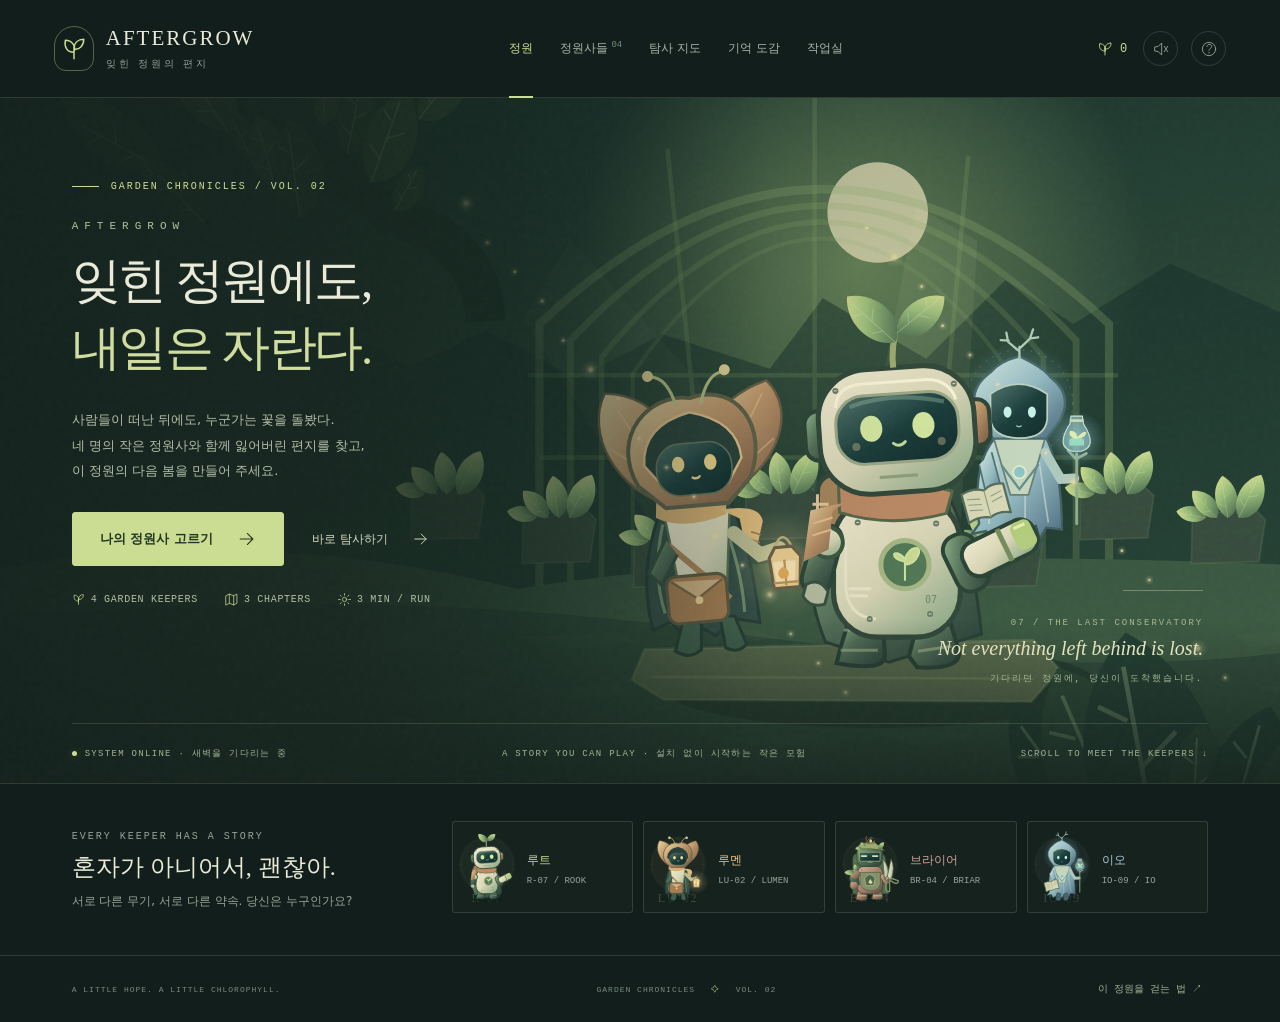
==== commit ed60c9b0: "fix: include complete standalone game HTML" ====
--- a/aftergrow/index.html
+++ b/aftergrow/index.html
@@ -997,4 +997,384 @@
     const g=this.ctx,x=this.width-150,y=this.height-171,w=119,h=85,sx=w/2160,sy=h/1560;
     g.fillStyle='#10291ecc';g.fillRect(x,y,w,h);g.strokeStyle='#d2dfb139';g.lineWidth=1;g.strokeRect(x,y,w,h);
     g.strokeStyle='#c0d49f28';g.strokeRect(x+(this.camera.x-this.width/2)*sx,y+(this.camera.y-this.height/2)*sy,Math.min(w,this.width*sx),Math.min(h,this.height*sy));
-    for(const n of this.nodes)this.circle(x+n.x*sx,y+n.y*sy,2.5,n.cooldown>0?'#6f896b':'#cadd93');+    for(const n of this.nodes)this.circle(x+n.x*sx,y+n.y*sy,2.5,n.cooldown>0?'#6f896b':'#cadd93');
+    if(this.boss&&!this.boss.dead)this.circle(x+this.boss.x*sx,y+this.boss.y*sy,3.5,'#edb595');
+    this.circle(x+this.player.x*sx,y+this.player.y*sy,3,'#f3e8bd');
+    g.fillStyle='#abbe9b';g.textAlign='left';g.font='7px monospace';g.fillText('SECTOR '+this.chapter.no,x+5,y+11);
+  }
+  nodeArrow(){
+    const p=this.player,n=this.nodes.filter(n=>n.cooldown<=0).sort((a,b)=>this.distance(a,p)-this.distance(b,p))[0];
+    if(!n||this.visible(n.x,n.y,-55))return;
+    const a=Math.atan2(n.y-this.camera.y,n.x-this.camera.x),cx=this.width/2,cy=this.height/2,r=Math.min(cx-35,cy-48);
+    const x=cx+Math.cos(a)*r,y=cy+Math.sin(a)*r,g=this.ctx;
+    g.save();g.translate(x,y);g.rotate(a);g.beginPath();g.moveTo(10,0);g.lineTo(-5,-6);g.lineTo(-5,6);g.closePath();g.fillStyle='#d3e4a1';g.fill();g.restore();
+    g.textAlign='center';g.font='8px monospace';g.fillStyle='#d3e4a1';g.fillText('NODE '+n.id,x,y+20);
+  }
+  render(){
+    if(!this.player||!this.floor||this.state==='idle')return;
+    const g=this.ctx;g.setTransform(this.dpr,0,0,this.dpr,0,0);g.fillStyle=this.chapter.floor;g.fillRect(0,0,this.width,this.height);
+    g.save();g.translate(this.width/2-this.camera.x+(this.shake?this.random(-this.shake,this.shake):0),this.height/2-this.camera.y);
+    g.drawImage(this.floor,0,0);
+    for(const n of this.nodes)if(this.visible(n.x,n.y))this.drawNode(n);
+    for(const h of this.hazards){
+      this.circle(h.x,h.y,h.r,h.warning>0?'#e9b17516':'#d7866348',h.warning>0?'#e6b484ae':'#e4a279',2);
+      const progress=1-Math.max(0,h.warning)/1.05;this.circle(h.x,h.y,h.r*progress,null,'#edd1a176',1);
+      for(let i=0;i<6;i++){const a=i*Math.PI/3;this.line(h.x+Math.cos(a)*(h.r-8),h.y+Math.sin(a)*(h.r-8),h.x+Math.cos(a)*(h.r+3),h.y+Math.sin(a)*(h.r+3),'#f0c99988',2);}
+      if(h.warning<=0){for(let i=0;i<4;i++){const x=h.x+Math.sin(i*4)*h.r*.6,y=h.y+Math.cos(i*4)*h.r*.55;g.beginPath();g.moveTo(x-6,y+5);g.lineTo(x,y-20);g.lineTo(x+8,y+4);g.fillStyle='#c58b66';g.fill();}}
+    }
+    for(const gem of this.gems)if(this.visible(gem.x,gem.y,20)){
+      const y=gem.y+(this.motion?Math.sin(this.time*3+gem.phase)*2:0);
+      if(gem.health){this.circle(gem.x,y,7,'#a8dabb','#486e59',2);this.line(gem.x-3,y,gem.x+3,y,'#f0ecd0',2);this.line(gem.x,y-3,gem.x,y+3,'#f0ecd0',2);}
+      else{g.save();g.translate(gem.x,y);g.rotate(Math.PI/4);g.fillStyle=gem.value>2?'#e9d398':'#c5dca0';g.fillRect(-3.5,-3.5,7,7);g.strokeStyle='#edf2c266';g.lineWidth=1;g.strokeRect(-3.5,-3.5,7,7);g.restore();}
+    }
+    const drawables=this.enemies.map(e=>({y:e.y,e}));drawables.push({y:this.player.y,player:true});drawables.sort((a,b)=>a.y-b.y);
+    for(const item of drawables)if(item.player)this.drawPlayer();else this.drawEnemy(item.e);
+    for(const s of this.slashes){g.globalAlpha=Math.max(0,s.life/s.max);g.beginPath();g.arc(s.x,s.y,s.r,s.full?0:s.angle-1.2,s.full?Math.PI*2:s.angle+1.2);g.strokeStyle=this.evolved.dawn?'#f4d7a5':'#d7deb0';g.lineWidth=9;g.stroke();g.beginPath();g.arc(s.x,s.y,s.r-15,s.angle-1.1,s.angle+1.1);g.strokeStyle='#c0d99c66';g.lineWidth=3;g.stroke();}g.globalAlpha=1;
+    for(const beam of this.beams){g.globalAlpha=beam.life/beam.max;const mx=(beam.x+beam.tx)/2+Math.sin(beam.x)*12,my=(beam.y+beam.ty)/2+Math.cos(beam.ty)*12;this.line(beam.x,beam.y,mx,my,'#b8dfdf66',8);this.line(mx,my,beam.tx,beam.ty,'#b8dfdf66',8);this.line(beam.x,beam.y,mx,my,'#def0dc',2);this.line(mx,my,beam.tx,beam.ty,'#def0dc',2);}g.globalAlpha=1;
+    for(const b of this.bullets)if(this.visible(b.x,b.y,20)){const c=b.drone?'#edcf93':this.character.color;this.line(b.x-b.vx*.025,b.y-b.vy*.025,b.x,b.y,c+'66',b.r*1.5);this.circle(b.x,b.y,b.r,c);this.circle(b.x-1,b.y-1,1.5,'#faf5d7');}
+    for(const b of this.enemyShots){this.circle(b.x,b.y,8,'#e1b5a332');this.circle(b.x,b.y,5,'#ddb093','#f3cfb3',1.5);}
+    for(const r of this.rings){g.globalAlpha=r.life/r.max;const radius=r.r*(1-(r.life/r.max)**2);this.circle(r.x,r.y,radius,null,r.color,2.5);this.circle(r.x,r.y,Math.max(1,radius-9),null,r.color+'55',5);}g.globalAlpha=1;
+    for(const p of this.particles){g.globalAlpha=p.life/p.max;g.save();g.translate(p.x,p.y);g.rotate(p.angle+p.life);g.fillStyle=p.color;g.beginPath();g.ellipse(0,0,p.size,p.size*.45,0,0,6.28);g.fill();g.restore();}g.globalAlpha=1;
+    for(const f of this.floaters){g.globalAlpha=Math.min(1,f.life*2);g.textAlign='center';g.font=(f.big?'bold 16px':'11px')+' monospace';g.fillStyle='#12281bb5';g.fillText(f.text,f.x+1,f.y+1);g.fillStyle=f.color;g.fillText(f.text,f.x,f.y);}g.globalAlpha=1;
+    // Fireflies, falling leaves, and rain are visual only.
+    if(this.motion){
+      for(let i=0;i<36;i++){const x=(i*137+this.ambient*6)%2160,y=(i*283+Math.sin(this.ambient*.5+i)*20)%1560;if(this.visible(x,y,10))this.circle(x,y,1+i%2*.5,'#e2e7b544');}
+      if(this.chapterIndex===1){for(let i=0;i<65;i++){const x=(i*179+this.ambient*10)%2160,y=(i*293+this.ambient*90)%1560;if(this.visible(x,y,20))this.line(x,y,x-3,y+14,'#c9dfe820',1);}}
+    }
+    g.restore();this.nodeArrow();this.drawMinimap();
+  }
+  frame(now){
+    if(!this.running)return;
+    const dt=Math.min(.05,this.last?(now-this.last)/1000:0);this.last=now;
+    if(this.state!=='idle'){
+      if(this.state==='playing'&&!this.manual){this.ambient+=dt;let left=dt;while(left>.000001&&this.state==='playing'){const step=Math.min(left,1/60);this.update(step);left-=step;}}
+      this.render();
+    }
+    this.raf=requestAnimationFrame(this.frame);
+  }
+  snapshot(){
+    return {state:this.state,time:this.time,kills:this.kills,nodesRestored:this.nodesRestored,player:this.player?{...this.player}:null,character:this.character?.id,chapter:this.chapter?.id,levels:{...this.levels},evolved:{...this.evolved},bonus:{...this.bonus},choices:this.choices?.map(x=>x.id),enemies:this.enemies?.map(e=>({...e})),bullets:this.bullets?.length,enemyShots:this.enemyShots?.length,nodes:this.nodes?.map(n=>({...n})),bossSpawned:this.bossSpawned,bossDefeated:this.bossDefeated,choice:this.choice?.id,rerolls:this.rerolls};
+  }
+  step(seconds){for(let t=0;t<seconds&&this.state==='playing';t+=1/60)this.update(Math.min(1/60,seconds-t));this.render();}
+  destroy(){this.running=false;cancelAnimationFrame(this.raf);this.resizeObserver.disconnect();}
+};
+
+</script>
+<script>
+/* Accessible DOM screens, input routing, and persistence integration. */
+(() => {
+  'use strict';
+  const $=id=>document.getElementById(id),C=AG.Content,S=AG.Store,A=AG.Art;
+  const icon=A.icon,escape=s=>String(s).replace(/[&<>"']/g,x=>({'&':'&amp;','<':'&lt;','>':'&gt;','"':'&quot;',"'":'&#39;'}[x]));
+  const fmt=t=>`${String(Math.floor(t/60)).padStart(2,'0')}:${String(Math.floor(t%60)).padStart(2,'0')}`;
+  let route='home',overlayKind=null,helpReturn=null,selectedArchive='origin',introPage=0,toastTimer,battleTimer,cutTimer,inputGuard=0;
+  let game=null,ready=false;
+  const keys=new Set();let stick={active:false,id:null,x:0,y:0,ox:0,oy:0};
+  const char=()=>C.characters.find(c=>c.id===S.data.selected)||C.characters[0];
+  const chapter=()=>C.chapters[S.data.chapter]||C.chapters[0];
+  const weaponIcon={seed:'sprout',orbit:'moth',slash:'thorns',chain:'bolt'};
+  const palette={green:'#cadd93',amber:'#edc589',blue:'#a8c7db',pink:'#d2a394'};
+  function toast(text){
+    $('site-toast').textContent=text;$('site-toast').classList.add('visible');clearTimeout(toastTimer);toastTimer=setTimeout(()=>$('site-toast').classList.remove('visible'),3500);
+  }
+  function battleToast(text){
+    $('battle-toast').textContent=text;$('battle-toast').classList.add('visible');clearTimeout(battleTimer);battleTimer=setTimeout(()=>$('battle-toast').classList.remove('visible'),4200);
+  }
+  function tools(){
+    $('wallet').innerHTML=icon('sprout')+S.data.seeds;
+    $('sound-btn').innerHTML=icon(AG.Audio.enabled?'sound':'mute');
+    $('sound-btn').setAttribute('aria-pressed',String(AG.Audio.enabled));
+    $('sound-btn').setAttribute('aria-label',AG.Audio.enabled?'소리 끄기':'소리 켜기');
+    document.body.classList.toggle('low-motion',!S.data.settings.motion);
+  }
+  function clearInput(){
+    keys.clear();stick={active:false,id:null,x:0,y:0,ox:0,oy:0};$('touch-stick').hidden=true;game?.setInput(0,0);
+  }
+  function controls(){
+    let x=(keys.has('KeyD')||keys.has('ArrowRight')?1:0)-(keys.has('KeyA')||keys.has('ArrowLeft')?1:0);
+    let y=(keys.has('KeyS')||keys.has('ArrowDown')?1:0)-(keys.has('KeyW')||keys.has('ArrowUp')?1:0);
+    if(stick.active){x=stick.x;y=stick.y;}game?.setInput(x,y);
+  }
+  function setOverlay(html,kind){
+    clearInput();overlayKind=kind;$('overlay').hidden=false;$('overlay').className='overlay'+(kind==='intro'?' dialogue':'');
+    $('overlay').innerHTML=html;$('overlay').setAttribute('role','dialog');$('overlay').setAttribute('aria-modal','true');$('overlay').setAttribute('aria-labelledby','dialog-title');
+    inputGuard=performance.now()+200;requestAnimationFrame(()=>$('overlay').querySelector('button:not(:disabled)')?.focus({preventScroll:true}));
+  }
+  function hideOverlay(){
+    overlayKind=null;$('overlay').hidden=true;$('overlay').innerHTML='';clearInput();
+    if(game?.state==='playing')$('game').focus({preventScroll:true});
+  }
+  function heading(kicker,title,description,counter=''){
+    return `<div class="page-heading"><div><div class="eyebrow">${kicker}</div><h1>${title}</h1></div>${description?`<p>${description}</p>`:''}${counter?`<span class="page-counter">${counter}</span>`:''}</div>`;
+  }
+  function go(next,scroll=true){
+    if(next==='help'){openHelp();return;}
+    if(game&&['playing','paused','upgrade','story','help'].includes(game.state)&&!$('play-view').hidden){
+      if(game.state==='playing')game.pause();
+      else if(game.state==='paused')showPause();
+      else toast('지금 열린 선택을 마친 뒤 탐사를 일시정지할 수 있어요.');
+      return;
+    }
+    hideOverlay();clearInput();if(game)game.state='idle';route=next;
+    document.body.classList.remove('in-game');$('menu').hidden=false;$('play-view').hidden=true;$('footer').hidden=false;
+    document.querySelectorAll('.nav-link').forEach(b=>{b.classList.toggle('active',b.dataset.nav===next);b.setAttribute('aria-current',b.dataset.nav===next?'page':'false');});
+    const renders={home:renderHome,roster:renderRoster,map:renderMap,archive:renderArchive,workshop:renderWorkshop};
+    $('menu').innerHTML=(renders[next]||renderHome)();tools();if(scroll)window.scrollTo({top:0,behavior:'instant'});
+  }
+  function renderHome(){
+    const done=C.chapters.filter(c=>S.data.clears[c.id]).length;
+    return `<div class="hero">
+      <div class="hero-art"><img src="${A.scenes[0]}" alt="오래된 온실 안에서 등불과 씨앗을 들고 기다리는 작은 정원사들"></div>
+      <div class="hero-copy"><div class="eyebrow">GARDEN CHRONICLES / VOL. 02</div><p class="hero-wordmark">AFTERGROW</p><h1>잊힌 정원에도,<br><em>내일은 자란다.</em></h1>
+      <p class="hero-description">사람들이 떠난 뒤에도, 누군가는 꽃을 돌봤다.<br>네 명의 작은 정원사와 함께 잃어버린 편지를 찾고,<br>이 정원의 다음 봄을 만들어 주세요.</p>
+      <div class="button-row"><button class="primary" data-nav="roster">나의 정원사 고르기 ${icon('arrow')}</button><button class="secondary" data-action="quick">바로 탐사하기 ${icon('arrow')}</button></div>
+      <div class="hero-detail"><span>${icon('sprout')} 4 GARDEN KEEPERS</span><span>${icon('map')} 3 CHAPTERS</span><span>${icon('sun')} 3 MIN / RUN</span></div></div>
+      <div class="hero-caption"><span class="micro">07 / THE LAST CONSERVATORY</span><strong>Not everything left behind is lost.</strong><span class="micro">기다리던 정원에, 당신이 도착했습니다.</span></div>
+      <div class="hero-bottom"><span class="status">SYSTEM ONLINE · 새벽을 기다리는 중</span><span>${S.data.runs?`${S.data.runs}번의 탐사 · ${done}/3 구역 정화 · 기억 ${S.data.archive.length}/9`:'A STORY YOU CAN PLAY · 설치 없이 시작하는 작은 모험'}</span><span>SCROLL TO MEET THE KEEPERS ↓</span></div>
+    </div><section class="home-after"><div><span class="section-kicker">EVERY KEEPER HAS A STORY</span><h2>혼자가 아니어서, 괜찮아.</h2><p>서로 다른 무기, 서로 다른 약속. 당신은 누구인가요?</p></div><div class="mini-roster">${C.characters.map(c=>`<button class="mini-character" data-action="character" data-id="${c.id}" style="--accent:${c.color}" aria-label="${c.name}, ${c.title} 자세히 보기"><img src="${A.portraits[c.id]}" alt=""><span><strong>${c.name}</strong><small>${c.code} / ${c.id.toUpperCase()}</small></span></button>`).join('')}</div></section>`;
+  }
+  function renderRoster(){
+    const c=char();
+    return `<section class="page">${heading('CHOOSE YOUR GARDEN KEEPER','네 개의 마음. 같은 정원.','겉모습만 다른 캐릭터가 아닙니다.<br>무기와 전용 스킬, 이 밤을 걷는 이유까지 달라집니다.')}
+      <div class="roster-tabs" role="group" aria-label="정원사 선택">${C.characters.map(v=>`<button class="roster-tab ${v.id===c.id?'selected':''}" data-action="select-char" data-id="${v.id}" style="--accent:${v.color}" aria-pressed="${v.id===c.id}"><img src="${A.portraits[v.id]}" alt=""><span><strong>${v.name}</strong><small>${v.title}</small></span><span class="tab-check">✓</span></button>`).join('')}</div>
+      <div class="roster-layout" style="--accent:${c.color}"><div class="roster-portrait"><img src="${A.portraits[c.id]}" alt="${c.name}의 전신 일러스트"><div class="portrait-caption"><span>FIELD PORTRAIT / ${c.code}</span><span>STILL HERE. STILL GROWING.</span></div></div>
+        <div class="character-info"><div class="micro muted">${c.en}</div><div class="character-name"><h2>${c.name}</h2><span class="pill">${c.code} / ${c.style.toUpperCase()}</span></div><p class="character-title">${c.title}</p><p class="character-quote">${c.quote}</p><p class="character-bio">${c.bio}</p>
+          <div class="character-stats">${['공격','기동','생존'].map((label,i)=>`<div class="stat-row"><span>${label}</span><span class="stat-pips">${Array.from({length:5},(_,j)=>`<i class="${j<c.stats[i]?'on':''}"></i>`).join('')}</span></div>`).join('')}</div>
+          <div class="trait-grid"><div class="trait">${icon(weaponIcon[c.style])}<div><label>STARTING WEAPON</label><strong>${c.weapon}</strong><p>${c.weaponDesc}</p></div></div><div class="trait">${icon('star')}<div><label>UNIQUE SKILL / E · ${c.cooldown}S</label><strong>${c.skill}</strong><p>${c.skillDesc}</p></div></div></div>
+          <div class="trait" style="margin-bottom:21px">${icon('shield')}<div><label>PASSIVE / ${c.passive}</label><p>${c.passiveDesc}</p></div></div>
+          <button class="primary" data-nav="map">${c.name}와 함께 출발하기 ${icon('arrow')}</button></div></div></section>`;
+  }
+  function renderMap(){
+    const c=char(),ch=chapter();
+    return `<section class="page">${heading('LETTERS FROM A FORGOTTEN GARDEN','어떤 기억을 찾아갈까요?','세 구역 모두 지금 탐사할 수 있습니다.<br>01번부터 걸으면 하나의 이야기가 이어집니다.')}
+      <div class="chapter-grid">${C.chapters.map((v,i)=>`<button class="chapter-card ${S.data.chapter===i?'selected':''}" data-action="select-chapter" data-id="${i}" style="--accent:${v.color}" aria-pressed="${S.data.chapter===i}"><div class="chapter-picture"><img src="${A.scenes[i]}" alt="${v.name}의 풍경"><span class="chapter-number">${v.no}</span><span class="chapter-stamp">${S.data.clears[v.id]?'MEMORY RESTORED':'UNEXPLORED'}</span></div><div class="chapter-info"><span class="micro">${v.en}</span><h2>${v.name}</h2><p>${v.description}</p><div class="chapter-meta"><span>03:00 · ${i===0?'차분한 시작':i===1?'주의 깊은 발걸음':'마지막 도전'}</span>${icon(S.data.chapter===i?'check':'arrow')}</div></div></button>`).join('')}</div>
+      <div class="expedition-bar" style="--accent:${c.color}"><img src="${A.portraits[c.id]}" alt=""><div class="expedition-copy"><span class="micro muted">EXPEDITION ${ch.no} / ${c.code}</span><h3>${c.name} · ${ch.name}</h3><p>${ch.danger} / 수호자: ${ch.boss}</p></div><button class="text-button" data-nav="roster">정원사 변경</button><button class="primary" data-action="begin-intro">이 구역으로 출발 ${icon('arrow')}</button></div>
+      <p class="map-note">자동 공격 · 이동 + 돌진 + 전용 스킬 · 탐사 중 만나는 편지의 선택이 능력과 결말을 바꿉니다.</p></section>`;
+  }
+  function unlockHint(a){
+    const c=C.characters.find(c=>c.id===a.id);if(c)return `${c.name}로 구역 하나를 정화하면 열립니다.`;
+    if(a.id==='ending')return '세 구역을 모두 정화하면 마지막 기록이 열립니다.';
+    return '해당 구역의 수호자를 정화하면 편지가 열립니다.';
+  }
+  function renderArchive(){
+    const a=C.archives.find(a=>a.id===selectedArchive&&S.data.archive.includes(a.id))||C.archives[0];
+    return `<section class="page">${heading('THE MEMORY HERBARIUM','잊지 않기로 한 것들.','정화한 구역과 함께 걸은 정원사의 이야기가 남습니다.<br>모은 기억은 이 브라우저에 저장됩니다.')}
+      <div class="archive-layout"><div class="archive-list">${C.archives.map(v=>{const open=S.data.archive.includes(v.id);return `<button class="archive-item ${v.id===a.id?'selected':''} ${open?'':'locked'}" data-action="read" data-id="${v.id}" aria-label="${v.title}${open?'':' · '+unlockHint(v)}">${icon(open?'letter':'lock')}<span><small>${v.tag}</small><strong>${open?v.title:'아직 닿지 않은 기억'}</strong></span></button>`;}).join('')}</div>
+      <article class="archive-page paper-grain"><div class="archive-decoration"><span class="micro">PRESSED MEMORIES<br>COLLECTED ${S.data.archive.length} / ${C.archives.length}</span>${icon('sprout')}</div><span class="micro" style="display:block;margin-top:25px">${a.tag}</span><h2>${a.title}</h2><p>${a.text}</p><div class="archive-sign">For the next spring,<br>The garden keepers.</div></article></div></section>`;
+  }
+  function renderWorkshop(){
+    return `<section class="page">${heading('SMALL TOOLS. LASTING CHANGE.','다음 밤을 위한 준비.','탐사에서 모은 씨앗으로 모든 정원사를 강화하세요.<br>성장과 기억은 이 브라우저에 남습니다.')}
+      <div class="workshop-grid">${C.research.map(r=>{const lv=S.data.research[r.id],cost=r.cost*(lv+1),full=lv>=r.max;return `<article class="research-card">${icon(r.icon)}<span class="micro muted">PERMANENT RESEARCH / ${lv} OF ${r.max}</span><h2>${r.name}</h2><p>${r.desc}</p><div class="stat-pips">${Array.from({length:3},(_,i)=>`<i class="${i<lv?'on':''}"></i>`).join('')}</div><button class="secondary" data-action="buy" data-id="${r.id}" ${full||S.data.seeds<cost?'disabled':''}>${full?'연구 완료':icon('sprout')+cost+' 씨앗으로 연구'}</button></article>`;}).join('')}</div>
+      <p class="map-note">탐사를 마치면 최소 5 씨앗을 받습니다. 정화한 개체·노드·구역 완료에 따라 보상이 늘어납니다. ${S.available?'자동 저장 중':'브라우저 저장이 차단되어 이번 세션에서만 유지됩니다.'}</p>
+      <div class="recipe-section"><div class="section-kicker">EVOLUTION FIELD NOTES</div><h2>둘이 만나, 새로운 봄.</h2><div class="recipe-grid">${C.evolutions.map(e=>`<article class="recipe">${icon(e.icon)}<div><strong>${e.name}</strong><p>${e.desc}</p><span class="micro">${Object.entries(e.needs).map(([id,lv])=>C.modules.find(m=>m.id===id).name+' '+lv+'단계').join(' + ')}</span></div></article>`).join('')}</div><p class="map-note">탐사 중 조건을 갖추면 다음 레벨 업 선택지에 진화 카드가 우선 등장합니다. 작업실에서 미리 구매하는 방식은 아닙니다.</p></div></section>`;
+  }
+  function beginIntro(){
+    if(!ready)return;introPage=0;showIntro();
+  }
+  function showIntro(){
+    const c=char(),ch=chapter(),line=ch.intro[introPage],self=line.speaker==='self';
+    const text=line.text==='$intro'?c.intro:line.text;
+    setOverlay(`<div class="dialogue-stage" style="--accent:${c.color}">
+      <div class="dialogue-portrait">${self?`<img src="${A.portraits[c.id]}" alt="${c.name}">`:`<div class="radio-art">${icon('sprout')}</div>`}</div>
+      <article class="dialogue-paper"><span class="micro">CHAPTER ${ch.no} / ${ch.tag}</span><h2 id="dialog-title">${self?c.name:line.name}</h2><p class="dialogue-text">${text}</p><div class="dialogue-controls"><span class="dialogue-dots">${ch.intro.map((_,i)=>`<i class="${i<=introPage?'on':''}"></i>`).join('')}</span><button class="text-button" data-action="skip-intro">이야기 건너뛰기</button><button class="primary" data-action="next-intro">${introPage===ch.intro.length-1?'탐사 시작':'다음'} ${icon('arrow')}</button></div></article>
+    </div><button class="tool-button overlay-close" data-action="cancel-intro" aria-label="준비 화면으로 돌아가기">${icon('close')}</button>`,'intro');
+  }
+  function startGame(){
+    hideOverlay();clearInput();document.body.classList.add('in-game');$('menu').hidden=true;$('play-view').hidden=false;$('footer').hidden=true;
+    $('play-view').style.setProperty('--accent',char().color);game.motion=S.data.settings.motion;game.start(char(),chapter());
+    $('game').focus({preventScroll:true});AG.Audio.init();showCut('CHAPTER '+chapter().no,chapter().name,chapter().tag);updateHud();updateModules();
+  }
+  function showCut(kicker,title,desc){
+    $('chapter-cut').hidden=false;$('chapter-cut').innerHTML=`<span class="micro">${kicker}</span><h2>${title}</h2><p>${desc}</p>`;
+    $('chapter-cut').style.animation='none';void $('chapter-cut').offsetWidth;$('chapter-cut').style.animation='';
+    clearTimeout(cutTimer);cutTimer=setTimeout(()=>$('chapter-cut').hidden=true,3000);
+  }
+  function showUpgrade(){
+    const p=game.player;
+    setOverlay(`<section class="modal"><div class="modal-top"><div class="eyebrow">A LITTLE STRONGER, A LITTLE CLOSER</div><h2 id="dialog-title">어떤 봄을 피워 볼까요?</h2><p>LEVEL ${String(p.level).padStart(2,'0')} · 하나의 접목을 고르세요. 정원의 시간은 잠시 멈춥니다.</p></div><div class="upgrade-cards">${game.choices.map((m,i)=>`<button class="upgrade-card ${m.needs?'evolution':''}" data-action="upgrade" data-id="${i}" style="--accent:${palette[m.color]}" aria-label="${m.name}, ${m.desc}"><span class="card-key">${i+1}</span><span class="card-art">${icon(m.icon)}</span><span class="micro">${m.kind}${m.needs?' / NEW FORM':''}</span><h3>${m.name}</h3><p>${m.desc}</p><span class="card-bottom"><span>${m.needs?'EVOLUTION READY':game.levels[m.id]?'LEVEL '+game.levels[m.id]+' → '+(game.levels[m.id]+1):'NEW GROWTH'}</span>${icon('arrow')}</span></button>`).join('')}</div><div class="modal-foot"><span>숫자 1 · 2 · 3으로 선택할 수 있어요</span><button data-action="reroll" ${game.rerolls?'':'disabled'}>다시 뽑기 ${game.rerolls}/1</button></div></section>`,'upgrade');
+  }
+  function showStory(reply=false){
+    const e=game.chapter.event;
+    setOverlay(`<section class="story-choice">${icon('letter','story-icon')}<div class="eyebrow">${e.kicker}</div><h2 id="dialog-title">${e.title}</h2><p>${e.text}</p>
+      ${reply?`<p class="story-reply">${game.choice.reply}</p><div class="button-row"><button class="primary" data-action="story-continue">마음을 정하고, 다시 앞으로 ${icon('arrow')}</button></div>`:`<div class="story-options">${e.choices.map((c,i)=>`<button class="story-option" data-action="story-choice" data-id="${i}"><strong>${c.label} ${icon('arrow')}</strong><small>${c.description}</small></button>`).join('')}</div><div class="modal-foot">당신의 선택은 이번 탐사의 능력과 결말에 남습니다.</div>`}</section>`,reply?'story-reply':'story');
+  }
+  function showPause(){
+    setOverlay(`<section class="compact-modal"><div class="eyebrow">THE GARDEN CAN WAIT</div><h2 id="dialog-title">잠시, 숨 고르기.</h2><p>잘하고 있어요.<br>온실도 당신과 함께 쉬고 있습니다.</p><div class="micro">${game.character.name} · ${game.chapter.name} · ${fmt(game.time)}</div><button class="primary" data-action="resume">계속 걷기 ${icon('arrow')}</button><button class="secondary" data-action="help">조작법 보기</button><label class="motion-control"><input type="checkbox" id="motion-toggle" ${S.data.settings.motion?'checked':''}> 배경 움직임과 화면 흔들림</label><button class="text-button" data-action="abandon">이 탐사를 마치고 기록 남기기</button></section>`,'pause');
+  }
+  function showResult(result){
+    const reward=S.finish(result);tools();
+    const isFirst=result.choice===result.chapter.event.choices[0];
+    const text=result.win?(isFirst?result.chapter.endCare:result.chapter.endSignal):'아직 닿지 못한 편지가 있어요. 회수한 씨앗은 작업실에 남았습니다. 작은 준비를 더하고, 다시 걸어가도 괜찮아요.';
+    setOverlay(`<section class="result-modal"><div class="result-art"><img src="${A.portraits[result.character.id]}" alt="${result.character.name}"></div><div class="result-copy"><div class="eyebrow">${result.win?'MEMORY RESTORED':'NOT THE END OF THE STORY'}</div><h2 id="dialog-title">${result.win?'정원이 당신을 기억해요.':'다음 봄에, 다시 만나요.'}</h2><p>${text}</p>${result.win?`<p class="ending-line">${result.character.ending}</p>`:''}<div class="result-stats"><div><label>생존 시간</label><strong>${fmt(result.time)}</strong></div><div><label>정화 개체</label><strong>${result.kills}</strong></div><div><label>성장 레벨</label><strong>${result.level}</strong></div><div><label>노드 복구</label><strong>${result.nodes}</strong></div></div><div class="reward-line">${icon('sprout')} +${reward} 씨앗 ${result.win?'· 새로운 기억이 도감에 남았습니다.':''}</div><div class="button-row"><button class="primary" data-action="${result.win&&S.data.chapter<2?'next-chapter':'retry'}">${result.win&&S.data.chapter<2?'다음 편지를 찾아서':'새로운 조합으로 다시'} ${icon('arrow')}</button><button class="secondary" data-action="result-workshop">작업실로</button><button class="text-button" data-action="result-home">${result.win?'기억 도감 열기':'정원으로 돌아가기'}</button></div></div></section>`,'result');
+    if(result.win)AG.Audio.sfx('upgrade');
+  }
+  function openHelp(){
+    if(overlayKind==='help')return;
+    helpReturn={html:$('overlay').innerHTML,kind:overlayKind,state:game?.state};
+    if(game&&game.state!=='idle'&&game.state!=='result')game.state='help';
+    setOverlay(`<section class="help-modal"><div class="eyebrow">A FIELD GUIDE FOR YOUR FIRST NIGHT</div><h2 id="dialog-title">이 정원을 걷는 법.</h2><div class="help-rows">
+      <div class="help-row"><span><kbd>W A S D</kbd><kbd>↑ ↓ ← →</kbd></span><div><strong>움직임이 곧 전략</strong><p>공격은 자동입니다. 모바일과 마우스는 게임 화면을 드래그해 이동합니다.</p></div></div>
+      <div class="help-row"><span><kbd>SPACE</kbd></span><div><strong>무적 돌진</strong><p>바라보는 방향으로 빠르게 빠져나옵니다. 기본 대기시간 3초.</p></div></div>
+      <div class="help-row"><span><kbd>E</kbd></span><div><strong>정원사만의 전용 스킬</strong><p>과충전, 등불 폭발, 보호막, 시간 정지. 선택한 캐릭터마다 다릅니다.</p></div></div>
+      <div class="help-row"><span>씨앗 · 접목</span><div><strong>성장과 진화</strong><p>씨앗을 모아 3개 카드 중 하나를 고릅니다. 접목 코어 3 + 고속 축전기 2는 전용 무기를 진화시킵니다.</p></div></div>
+      <div class="help-row"><span>정화 노드</span><div><strong>2초의 용기</strong><p>빛나는 원 안에서 2초 머무르면 회복·충격파·경험치를 얻습니다. 23초 후 다시 켜집니다.</p></div></div>
+    </div><p class="help-tip"><strong>목표:</strong> 3분 이상 생존하고, 2분 25초에 나타나는 수호자를 정화하세요.<br>빗물 서고의 푸른 물웅덩이는 이동을 늦춥니다. 바닥 경보와 적의 사격을 피하세요.<br><kbd>P / ESC</kbd> 일시정지 · <kbd>M</kbd> 소리 · 선택과 이야기 중에는 전투가 멈춥니다.<br>진행도는 이 브라우저에 저장됩니다. ${S.available?'다른 기기로 자동 동기화되지는 않습니다.':'현재 저장이 차단되어 세션 종료 시 사라질 수 있습니다.'}</p><button class="primary" data-action="close-help">이제, 걸어 볼까요 ${icon('check')}</button></section>`,'help');
+  }
+  function closeHelp(){
+    const back=helpReturn;helpReturn=null;
+    if(game&&back?.state)game.state=back.state;
+    if(back?.kind)setOverlay(back.html,back.kind);else hideOverlay();
+  }
+  function updateModules(){
+    if(!game?.player)return;
+    const slots=[{name:game.character.weapon,icon:weaponIcon[game.character.style],level:1+game.levels.weapon}];
+    for(const m of C.modules)if(m.id!=='weapon'&&game.levels[m.id])slots.push({name:m.name,icon:m.icon,level:game.levels[m.id]});
+    for(const e of C.evolutions)if(game.evolved[e.id])slots.push({name:e.name,icon:e.icon,level:'✧',evolution:true});
+    $('module-rack').innerHTML=slots.map(s=>`<div class="module-slot ${s.evolution?'evolution':''}" title="${s.name} ${s.level}" aria-label="${s.name} ${s.level}">${icon(s.icon)}<small>${s.level}</small></div>`).join('');
+  }
+  function updateHud(){
+    if(!game?.player||$('play-view').hidden)return;
+    const p=game.player;
+    $('hp-fill').style.width=Math.max(0,p.hp/p.maxHp*100)+'%';$('hp-text').textContent=Math.ceil(p.hp)+' / '+p.maxHp;$('lv-text').textContent='LV '+String(p.level).padStart(2,'0');
+    $('clock').textContent=game.time<game.chapter.duration?fmt(Math.ceil(game.chapter.duration-game.time)):'정화 중';
+    $('clock').style.fontSize=game.time<game.chapter.duration?'':'22px';
+    $('objective').textContent=game.bossDefeated?'새벽까지 생존하세요':game.bossSpawned?'수호자를 정화하세요':'새벽까지 남은 시간';
+    $('kill-text').textContent=String(game.kills).padStart(3,'0');$('xp-fill').style.width=Math.min(100,p.xp/p.nextXp*100)+'%';$('xp-text').textContent=Math.floor(p.xp)+' / '+p.nextXp;
+    $('nodes-text').textContent='노드 복구 '+game.nodesRestored+'회';
+    $('skill-cd').textContent=p.skillCd>0?p.skillCd.toFixed(1)+'s':p.buff>0?'과충전 중':'준비 완료';
+    $('dash-cd').textContent=p.dashCd>0?p.dashCd.toFixed(1)+'s':'준비 완료';
+    $('skill-cover').style.height=p.skillCd/game.character.cooldown*100+'%';$('dash-cover').style.height=p.dashCd/Math.max(1.3,3-game.levels.speed*.3-game.bonus.dash)*100+'%';
+    $('skill-btn').classList.toggle('ready',p.skillCd<=0);$('dash-btn').classList.toggle('ready',p.dashCd<=0);
+    $('skill-btn').setAttribute('aria-label',game.character.skill+' '+(p.skillCd>0?'대기 중':'사용 가능'));$('dash-btn').setAttribute('aria-label','돌진 '+(p.dashCd>0?'대기 중':'사용 가능'));
+    const boss=game.boss;$('boss-hud').hidden=!boss||boss.dead;
+    if(boss&&!boss.dead){$('boss-name').textContent=game.chapter.boss;$('boss-percent').textContent=Math.max(0,Math.ceil(boss.hp/boss.maxHp*100))+'%';$('boss-fill').style.width=Math.max(0,boss.hp/boss.maxHp*100)+'%';}
+  }
+  function gameEvent(type,payload){
+    if(type==='start'){
+      $('hud-portrait').src=A.portraits[game.character.id];$('hud-name').textContent=game.character.code+' / '+game.character.name;
+      $('chapter-label').textContent='CH. '+game.chapter.no+' / '+game.chapter.name;
+      $('skill-name').textContent=game.character.skill;$('skill-icon').innerHTML=icon(weaponIcon[game.character.style]);$('dash-icon').innerHTML=icon('wind');
+      $('mission-text').textContent=game.chapter.id==='rain'?'물웅덩이를 피해, 정화 노드 안에서 2초 머무르세요.':'정화 노드의 원 안에서 2초 머무르세요.';
+    }
+    if(type==='upgrade')showUpgrade();
+    if(type==='pause')showPause();
+    if(type==='story')showStory();
+    if(type==='result')showResult(payload);
+    if(type==='toast')battleToast(payload.text);
+    if(type==='modules')updateModules();
+    if(type==='boss')showCut('GUARDIAN AWAKENED',game.chapter.boss,game.chapter.bossTitle);
+  }
+  function selectChar(id){
+    if(!C.characters.some(c=>c.id===id))return;
+    S.data.selected=id;S.save();go('roster',false);
+  }
+  document.addEventListener('click',event=>{
+    const target=event.target.closest('button');if(!target||target.disabled)return;
+    if(target.dataset.nav){AG.Audio.sfx('click');go(target.dataset.nav);return;}
+    const action=target.dataset.action,id=target.dataset.id;
+    if(!action)return;AG.Audio.sfx('click');
+    switch(action){
+      case 'character':S.data.selected=id;S.save();go('roster');break;
+      case 'select-char':selectChar(id);break;
+      case 'select-chapter':S.data.chapter=Number(id);S.save();go('map',false);break;
+      case 'quick':case 'begin-intro':beginIntro();break;
+      case 'next-intro':if(++introPage>=chapter().intro.length)startGame();else showIntro();break;
+      case 'skip-intro':startGame();break;
+      case 'cancel-intro':hideOverlay();go('map');break;
+      case 'upgrade':if(game.choose(Number(id))){hideOverlay();updateHud();}break;
+      case 'reroll':game.reroll();break;
+      case 'story-choice':if(game.applyStory(Number(id)))showStory(true);break;
+      case 'story-continue':game.resume();hideOverlay();break;
+      case 'resume':game.resume();hideOverlay();break;
+      case 'help':openHelp();break;
+      case 'close-help':closeHelp();break;
+      case 'abandon':game.state='playing';game.finish(false);break;
+      case 'read':{const a=C.archives.find(a=>a.id===id);if(!a)break;if(!S.data.archive.includes(id))toast(unlockHint(a));else{selectedArchive=id;go('archive',false);}break;}
+      case 'buy':{if(S.buy(id)){go('workshop',false);toast('연구 완료. 다음 탐사부터 모든 정원사에게 적용됩니다.');}else toast('씨앗이 부족하거나 이미 완료한 연구입니다.');break;}
+      case 'retry':startGame();break;
+      case 'next-chapter':S.data.chapter=Math.min(2,S.data.chapter+1);S.save();game.state='idle';hideOverlay();beginIntro();break;
+      case 'result-workshop':go('workshop');break;
+      case 'result-home':{const win=game.player.hp>0&&game.bossDefeated;if(win)selectedArchive=game.chapter.note;go(win?'archive':'home');break;}
+    }
+  });
+  document.addEventListener('change',e=>{
+    if(e.target.id==='motion-toggle'){S.data.settings.motion=e.target.checked;S.save();game.motion=e.target.checked;tools();}
+  });
+  $('sound-btn').addEventListener('click',()=>{AG.Audio.toggle();tools();});
+  $('help-btn').addEventListener('click',()=>{if(ready)openHelp();});
+  $('pause-btn').addEventListener('click',()=>game?.pause());
+  for(const [id,fn] of [['skill-btn',()=>game?.skill()],['dash-btn',()=>game?.dash()]]){
+    $(id).addEventListener('pointerdown',e=>{e.preventDefault();e.stopPropagation();fn();});
+    $(id).addEventListener('click',e=>{if(e.detail===0)fn();});
+  }
+  const tracked=['KeyW','KeyA','KeyS','KeyD','ArrowUp','ArrowDown','ArrowLeft','ArrowRight'];
+  document.addEventListener('keydown',e=>{
+    if(!ready)return;
+    if(e.code==='Tab'&&overlayKind){
+      const els=[...$('overlay').querySelectorAll('button:not(:disabled),input:not(:disabled),a[href]')];const first=els[0],last=els.at(-1);
+      if(e.shiftKey&&(document.activeElement===first||!$('overlay').contains(document.activeElement))){e.preventDefault();last?.focus();}
+      if(!e.shiftKey&&(document.activeElement===last||!$('overlay').contains(document.activeElement))){e.preventDefault();first?.focus();}
+    }
+    if(!e.repeat){
+      if(e.code==='KeyM'){AG.Audio.toggle();tools();}
+      if(e.code==='F1'){e.preventDefault();if(overlayKind==='help')closeHelp();else openHelp();}
+      if(e.code==='Escape'||e.code==='KeyP'){
+        e.preventDefault();
+        if(overlayKind==='help')closeHelp();
+        else if(overlayKind==='pause'){game.resume();hideOverlay();}
+        else if(overlayKind==='intro'){hideOverlay();if(game)game.state='idle';go('map');}
+        else if(game?.state==='playing')game.pause();
+      }
+      if(overlayKind==='upgrade'&&performance.now()>inputGuard&&/^Digit[123]$/.test(e.code)){if(game.choose(Number(e.code.slice(-1))-1)){hideOverlay();updateHud();}}
+      if(overlayKind==='story'&&performance.now()>inputGuard&&/^Digit[12]$/.test(e.code)){if(game.applyStory(Number(e.code.slice(-1))-1))showStory(true);}
+      if(game?.state==='playing'&&e.code==='Space'){e.preventDefault();game.dash();}
+      if(game?.state==='playing'&&e.code==='KeyE'){e.preventDefault();game.skill();}
+    }
+    if(game?.state==='playing'&&tracked.includes(e.code)){e.preventDefault();keys.add(e.code);controls();}
+  });
+  document.addEventListener('keyup',e=>{keys.delete(e.code);controls();});
+  $('game').addEventListener('pointerdown',e=>{
+    if(game?.state!=='playing'||stick.active||e.button>0)return;e.preventDefault();
+    const r=$('game').getBoundingClientRect();stick={active:true,id:e.pointerId,x:0,y:0,ox:e.clientX-r.left,oy:e.clientY-r.top};
+    $('game').setPointerCapture(e.pointerId);$('touch-stick').hidden=false;$('touch-stick').style.left=(stick.ox-47)+'px';$('touch-stick').style.top=(stick.oy-47)+'px';$('touch-knob').style.transform='translate(0,0)';
+  });
+  $('game').addEventListener('pointermove',e=>{
+    if(!stick.active||e.pointerId!==stick.id)return;e.preventDefault();
+    const r=$('game').getBoundingClientRect(),dx=e.clientX-r.left-stick.ox,dy=e.clientY-r.top-stick.oy,len=Math.hypot(dx,dy),factor=len>34?34/len:1;
+    stick.x=dx*factor/34;stick.y=dy*factor/34;$('touch-knob').style.transform=`translate(${dx*factor}px,${dy*factor}px)`;controls();
+  });
+  const release=e=>{if(stick.id===e.pointerId){stick.active=false;stick.id=null;stick.x=stick.y=0;$('touch-stick').hidden=true;controls();}};
+  for(const event of ['pointerup','pointercancel','lostpointercapture'])$('game').addEventListener(event,release);
+  $('game').addEventListener('contextmenu',e=>e.preventDefault());
+  window.addEventListener('blur',()=>{clearInput();if(game?.state==='playing')game.pause();});
+  document.addEventListener('visibilitychange',()=>{if(document.hidden){clearInput();if(game?.state==='playing')game.pause();}if(game)game.last=performance.now();});
+  async function init(){
+    $('brand-icon').innerHTML=icon('sprout');$('help-btn').innerHTML=icon('help');tools();
+    $('menu').innerHTML='<section class="page"><div class="eyebrow">OPENING THE CONSERVATORY</div><h1 style="font:32px Georgia;margin-top:24px">정원의 문을 열고 있어요.</h1></section>';
+    try{
+      await A.prepare();game=new AG.Engine($('game'),gameEvent);ready=true;go('home');
+      setInterval(updateHud,100);
+      if(!S.available)toast('브라우저 저장이 차단되어 진행도가 이번 세션에서만 유지됩니다.');
+      if(new URLSearchParams(location.search).has('debug')){
+        window.__AG_TEST__={game,store:S,get route(){return route;},get overlay(){return overlayKind;},
+          snapshot:()=>game.snapshot(),
+          start:(id='rook',index=0)=>{S.data.selected=id;S.data.chapter=index;startGame();},
+          grant:(id,n=1)=>{const m=C.modules.find(m=>m.id===id);if(!m)throw new Error('Unknown module');
+            for(let i=0;i<n&&game.levels[id]<m.max;i++){game.levels[id]++;if(id==='hull'){game.player.maxHp+=20;game.heal(30);}}updateModules();},
+          xp:n=>{game.gainXp(n);game.checkLevel();},
+          step:n=>{game.step(n);updateHud();},
+          choose:i=>{const ok=game.choose(i);if(ok)hideOverlay();updateHud();return ok;},
+          story:(i=0)=>{if(game.applyStory(i)){game.resume();hideOverlay();}},
+          end:win=>game.finish(win),
+          updateHud,go};
+      }
+    }catch(err){
+      console.error(err);$('menu').innerHTML=`<section class="page"><h1>정원을 여는 중 문제가 생겼어요.</h1><p style="margin:20px 0">페이지를 새로 고치거나 최신 브라우저로 열어 주세요.</p><pre style="white-space:pre-wrap">${escape(err.message)}</pre></section>`;
+    }
+  }
+  init();
+})();
+
+</script>
+</body>
+</html>
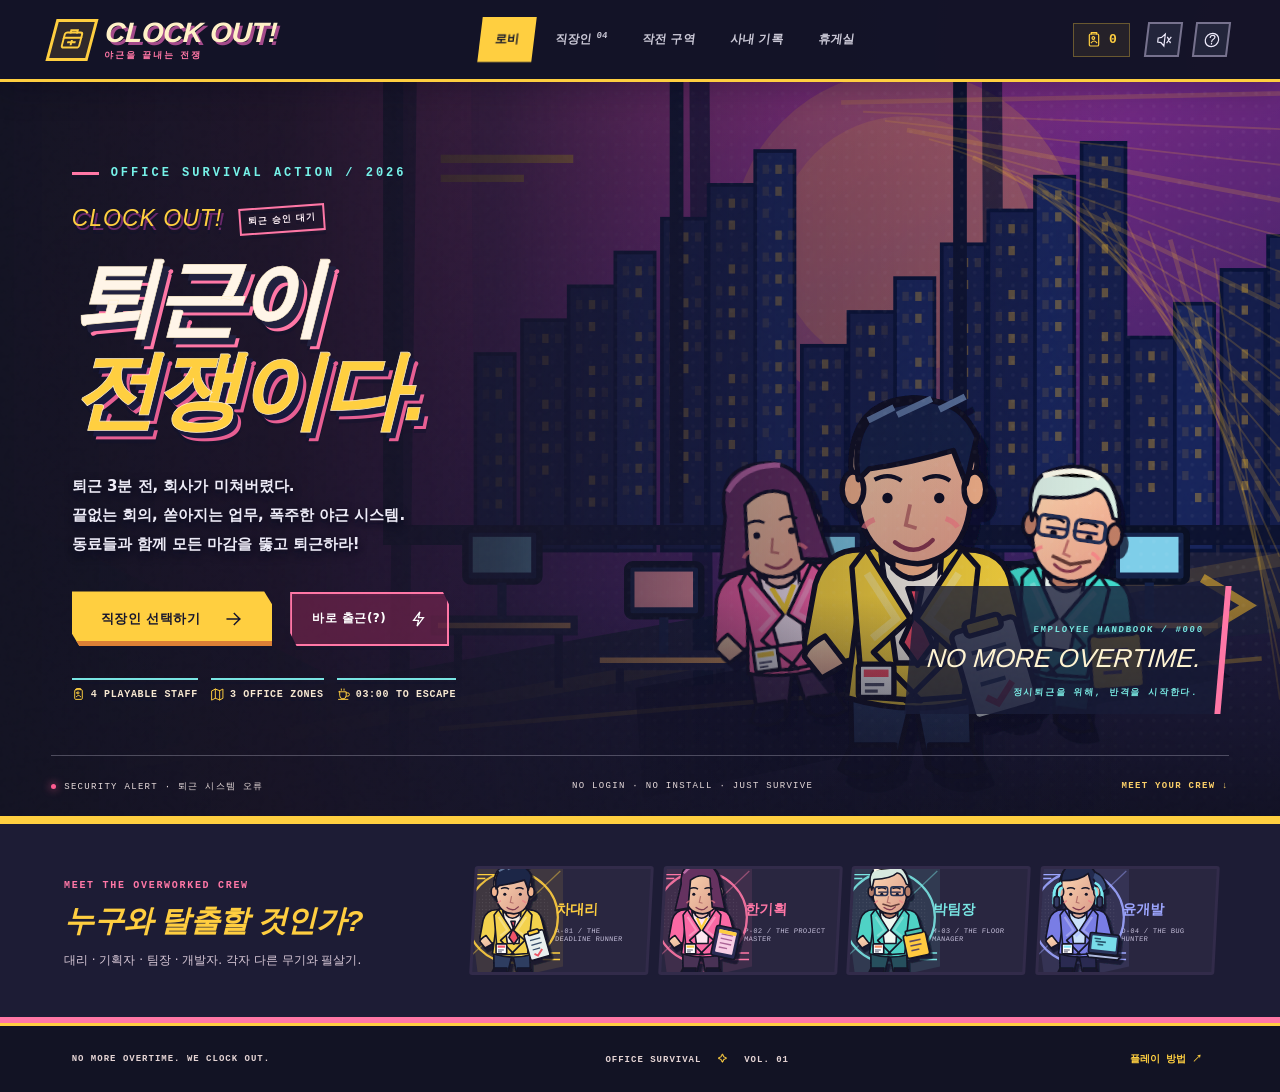
==== commit 62537add: "feat: replace garden adventure with CLOCK OUT! office survival game" ====
--- a/aftergrow/index.html
+++ b/aftergrow/index.html
@@ -3,10 +3,10 @@
 <head>
 <meta charset="utf-8">
 <meta name="viewport" content="width=device-width,initial-scale=1,viewport-fit=cover">
-<meta name="theme-color" content="#121e1b">
-<meta name="description" content="잊힌 정원의 편지를 모으는 생존 어드벤처. 네 명의 정원사, 세 개의 구역, 그리고 당신이 선택하는 다음 봄.">
-<title>AFTERGROW — 잊힌 정원의 편지</title>
-<link rel="icon" href="[data-uri]" type="image/svg+xml">
+<meta name="theme-color" content="#101022">
+<meta name="description" content="퇴근 3분 전 폭주한 회사를 탈출하라! 네 명의 직장인이 펼치는 오피스 생존 액션.">
+<title>CLOCK OUT! — 퇴근 전쟁</title>
+<link rel="icon" href="[data-uri]" type="image/svg+xml">
 <style>
 /* AFTERGROW / A botanical field guide in cream, ink, and living green. */
 :root{--bg:#121e1b;--panel:#1a2923;--line:#dae1bd26;--ink:#e9ebd8;--muted:#94a598;--green:#cadd93;--amber:#edc589;--blue:#a8c7db;--accent:#cadd93;--serif:Georgia,'Nanum Myeongjo','Batang',serif;--sans:'Pretendard','Noto Sans KR','Apple SD Gothic Neo','Malgun Gothic',system-ui,sans-serif;--mono:'SFMono-Regular',Consolas,monospace}
@@ -39,34 +39,55 @@
 .dialogue-portrait{display:flex;align-items:center;justify-content:center}
 .dialogue-portrait>img{width:100%;height:100%;max-height:100%;object-fit:contain}
 
+/* ===== CLOCK OUT! | ORIGINAL OFFICE-COMICS REDESIGN =====
+   High-contrast city action poster language; no third-party assets or logos. */
+:root{--bg:#101022;--panel:#1d1d36;--line:#f2f0ee2d;--ink:#fff5e8;--muted:#b9b5ca;--green:#ffcf40;--amber:#ff77a6;--blue:#79e5e3;--accent:#ffcf40;--serif:Impact,'Arial Black','Apple SD Gothic Neo','Malgun Gothic',sans-serif;--sans:'Pretendard','Noto Sans KR','Apple SD Gothic Neo','Malgun Gothic',system-ui,sans-serif;--mono:Consolas,'SFMono-Regular',monospace}
+html,body{background:#101022;color:var(--ink)}body{background-image:radial-gradient(circle at 100% 5%,#fe55901a 0,transparent 33%),radial-gradient(circle at 0 60%,#82e8d015 0,transparent 35%)}
+::selection{background:#ff77a6;color:#14142a}button:focus-visible,a:focus-visible{outline:3px solid #75e3e8;outline-offset:4px}
+.topbar{background:#141429eb;height:82px;padding:0 4%;border-bottom:3px solid #ffcf40;position:relative;z-index:30;box-shadow:0 8px 30px #07071840}.brand{font-family:var(--serif);font-size:28px;font-style:italic;font-weight:900;letter-spacing:-.4px;transform:skew(-3deg);color:#fff1c7;text-shadow:3px 3px 0 #a44a8b}.brand>span:first-child{height:42px;width:42px;border-radius:0;transform:skew(-12deg);border:3px solid #ffcf40;background:#ffcf401f;color:#ffcf40}.brand small{font:800 9px var(--sans);letter-spacing:2px;color:#ff77a6;text-shadow:none;margin-top:0}.main-nav{gap:5px}.nav-link{height:auto;padding:13px 15px;color:#cac8d6;font-size:12px;font-weight:900;text-transform:uppercase;letter-spacing:.2px;transform:skew(-7deg)}.nav-link:hover{background:#ff77a61f;color:#fff}.nav-link.active{color:#111429;background:#ffcf40}.nav-link.active:after{height:0}.nav-link sup{font-weight:900;color:inherit}.tool-button{border:2px solid #77728e;border-radius:0;color:#ede9fa;transform:skew(-7deg);background:#23253b}.tool-button:hover{background:#ff77a6;color:#18162a;border-color:#ff77a6}.seed-wallet{color:#ffcf40;font-size:13px;font-weight:900;border:1px solid #ffcf4050;padding:8px 12px;background:#ffcf4012}
+.eyebrow{font-weight:900;color:#ffcf40;letter-spacing:2.4px}.eyebrow:before{background:#ff77a6;height:3px}.micro,.section-kicker{font-family:var(--mono);font-weight:800;letter-spacing:1.7px}.section-kicker{color:#ff77a6}.pill{border:2px solid currentColor;border-radius:0;color:#ffcf40;font-weight:900}.primary,.secondary{border-radius:0;clip-path:polygon(0 0,96% 0,100% 24%,100% 100%,4% 100%,0 76%);font-weight:900;font-size:13px;text-transform:uppercase;letter-spacing:.5px}.primary{background:#ffcf40;border:0;color:#16162d;box-shadow:inset 0 -5px #da7f36;min-height:55px;padding:14px 29px}.primary:hover{background:#ffe371;transform:translateY(-3px)}.secondary{border:2px solid #ff77a6;color:#fff3fa;background:#4d264f68}.secondary:hover{border-color:#79e5e3;background:#79e5e32d;color:#fff}.text-button:hover{color:#ffcf40}.text-button{font-weight:800}
+.hero{min-height:700px;border-bottom:8px solid #ffcf40;background:#201631}.hero-art img{object-position:74% 48%;filter:saturate(1.1) contrast(1.08)}.hero:before{background:linear-gradient(90deg,#131323 0%,#171325f5 22%,#17152ad0 39%,#15142b4b 63%,transparent 88%),linear-gradient(0deg,#101021df,transparent 30%)}.hero:after{opacity:.04;mix-blend-mode:normal}.hero-copy{max-width:760px;padding-top:84px;padding-bottom:115px;filter:drop-shadow(0 4px 0 #11132b70)}.hero-copy .eyebrow{font-size:12px;color:#76f2e9;letter-spacing:3px;margin-bottom:25px}.hero-wordmark{font-family:var(--serif);font-size:23px;letter-spacing:1px;color:#ffcf40;margin-bottom:18px;font-style:italic;text-shadow:3px 4px 0 #6c296d}.hero-stamp{display:inline-block;border:2px solid #ff77a6;font:800 9px var(--sans);letter-spacing:1px;padding:5px 7px;vertical-align:middle;color:#fff0f6;text-shadow:none;transform:rotate(-4deg);margin-left:9px}.hero h1{font-family:var(--serif);font-size:clamp(65px,6.7vw,126px);line-height:1.08;letter-spacing:-3px;font-style:italic;font-weight:900;text-shadow:6px 7px 0 #22223f,9px 10px 0 #ff77a6;-webkit-text-stroke:.7px #fff0ce}.hero h1 em{color:#ffcf40;font-style:italic;text-shadow:5px 6px 0 #191a3e,8px 9px 0 #e75f93}.hero-description{font-size:15px;font-weight:700;color:#edebf7;line-height:1.95;margin:35px 0 32px;word-break:keep-all;max-width:500px;text-shadow:0 2px 8px #0d0c1b}.hero .secondary{border:2px solid #ff77a6;padding:10px 20px;color:#fff;background:#a22d6173;font-size:12px}.hero-detail{display:flex;gap:13px;flex-wrap:wrap;margin-top:32px;color:#f7e8d1;font-weight:900}.hero-detail span{border-top:2px solid #79e5e3;padding-top:8px}.hero-detail .icon{color:#ffcf40}.hero-caption{bottom:103px;right:4.2%;padding:12px 18px;background:#181b37c9;border-right:6px solid #ff77a6;transform:skew(-5deg)}.hero-caption strong{font-family:var(--serif);font-size:26px;font-style:italic;color:#fff4d2}.hero-caption .micro{color:#77e5df}.hero-caption:before{height:0}.hero-bottom{left:4%;right:4%;height:61px;border-color:#e0ddf047;color:#e7dbdb}.hero-bottom .status:before{background:#ff5c91;box-shadow:0 0 9px #ff5c91}.hero-bottom>span:last-child{color:#fcd069;font-weight:900}
+.home-after{padding:42px 5%;background:#1d1c35;grid-template-columns:1fr 2fr;border-bottom:6px solid #ff77a6}.home-after h2{font:italic 30px var(--serif);font-weight:900;color:#ffce40;letter-spacing:-.5px}.home-after p{font-size:12px;color:#d9c9d8}.mini-character{border:3px solid #322b4a;background:#292640;min-height:104px;overflow:hidden;transform:skew(-3deg)}.mini-character:hover{background:#37304a;border-color:var(--accent);transform:translateY(-5px) skew(-3deg)}.mini-character img{height:103px;width:75px;object-fit:cover;object-position:50% 42%;transform:scale(1.35) skew(3deg)}.mini-character strong{color:var(--accent);font-weight:900;font-size:14px}.mini-character small{font-size:7px;color:#c4bed9;letter-spacing:.3px}
+.page{padding:49px 5.4% 65px}.page-heading{border-bottom:4px solid #ffcf40;padding-bottom:20px;align-items:center}.page-heading h1{font:italic 900 clamp(32px,3.2vw,52px) var(--serif);letter-spacing:-1px;color:#fff0d9;text-shadow:3px 4px 0 #4e2c63}.page-heading p{color:#d3c7d6;font-size:13px}.page-counter{font:italic 900 72px var(--serif);color:#ffcf402a}.roster-tabs{gap:10px}.roster-tab{border:3px solid #37324f;background:#1e1b33;transform:skew(-3deg)}.roster-tab.selected{background:#2d243b;border-color:var(--accent)}.roster-tab:hover{border-color:var(--accent)}.roster-tab img{width:63px;height:69px;object-fit:cover;object-position:50% 40%;transform:scale(1.16)}.roster-tab strong{font-weight:900;font-size:14px;color:var(--accent)}.roster-tab small{color:#d0c0d5;font-size:10px}.roster-tab .tab-check{font-size:24px;font-weight:900}.roster-layout{background:linear-gradient(105deg,#282137,#17182b 67%);border:3px solid var(--accent);box-shadow:11px 11px 0 #090b1f;min-height:455px;overflow:hidden}.roster-layout:after{content:'CREW';position:absolute;left:0;top:10px;z-index:0;color:#ffffff07;font:italic 900 180px var(--serif);letter-spacing:10px;pointer-events:none}.roster-portrait,.character-info{position:relative;z-index:1}.roster-portrait img{filter:drop-shadow(9px 10px 0 #0e1229)}.character-name h2{font:italic 900 59px var(--serif);color:var(--accent);letter-spacing:-1px;text-shadow:4px 5px 0 #11152f}.character-title{font-weight:800;color:#f2cfbc}.character-quote{font:italic 900 22px var(--serif);color:#fff3dc}.character-bio{color:#cfc5d5}.trait label{color:#ffcb50}.trait strong{font-weight:900}.trait p{color:#c5bbd1}.stat-pips i{height:8px;width:16px;background:#ffffff26}.stat-pips i.on{background:var(--accent)}
+.chapter-grid{gap:20px}.chapter-card{border:3px solid #3a3450;background:#201c37;box-shadow:8px 8px 0 #090b1c}.chapter-card.selected{border-color:var(--accent)}.chapter-card:hover{border-color:var(--accent)}.chapter-picture{height:235px;border-bottom:4px solid var(--accent)}.chapter-picture img{filter:saturate(1.3) contrast(1.1);object-position:76% 50%}.chapter-picture:after{background:linear-gradient(0deg,#231b44a6,transparent 55%)}.chapter-number{font:italic 900 63px var(--serif);color:#fff6e8;text-shadow:4px 4px 0 #16162c}.chapter-stamp{background:#14152dd6;border:2px solid var(--accent);font-weight:900;color:#fff}.chapter-info{padding:25px 25px 23px}.chapter-info h2{font:italic 900 31px var(--serif);color:#fff1e3;letter-spacing:-.6px}.chapter-info p{color:#c9c2d7}.chapter-meta{border-color:#ffffff30;color:var(--accent)}.expedition-bar{border:3px solid #ffcf40;background:#2a223c;box-shadow:7px 7px 0 #101324}.expedition-copy h3{font-weight:900;font-size:16px}.expedition-copy p{color:#e3c3d6}.map-note{color:#b8b3ce}
+.archive-item{border:2px solid #474056;background:#231f35}.archive-item.selected{border-color:#ffcf40;background:#413046}.archive-item>.icon{color:#ffcf40}.archive-item strong{font-weight:800}.archive-page{background:#ffe4a7;color:#24213b;box-shadow:8px 8px 0 #ff77a6}.archive-page:before{border:3px dashed #ad5591}.archive-page h2{font:italic 900 38px var(--serif);letter-spacing:-.5px}.archive-page p{font:500 15px/2 var(--sans)}.archive-page .micro{color:#815173}.archive-page .archive-sign{font:italic 900 17px var(--serif);color:#b34a7a}.archive-decoration .icon{color:#b34a7a}
+.research-card{border:3px solid #49374e;background:linear-gradient(150deg,#32273e,#211d35);box-shadow:6px 6px 0 #11132c}.research-card>.icon{color:#ffcf40}.research-card h2{font:italic 900 30px var(--serif);color:#fff0d5}.research-card p{color:#c8c0d1}.research-card .stat-pips .on{background:#ffcf40}.recipe{border:2px solid #38314c;background:#191a31}.recipe>.icon{color:#ff77a6}.recipe strong{font-weight:900;font-size:13px}.recipe p{color:#bcb5ca}.recipe .micro{color:#f5c364}
+#footer{border-top:3px solid #ffcf40;background:#121324;color:#e6d5d5;font-size:9px;font-weight:900}#footer i{color:#ffcf40}#footer button{color:#ffcf40;font-weight:900}.site-toast{border:3px solid #ffcf40;border-radius:0;background:#171930;color:#fff1db;box-shadow:5px 6px 0 #ff77a6;font-weight:800}
+body.in-game .topbar{background:#17182d;border-bottom:2px solid #ffcf40}body.in-game .brand{font-size:22px}body.in-game .play-view{background:#1d2038}.hud{background:linear-gradient(#12172be8,#17142a66 75%,transparent);color:#fff4df}.hud-person>img{border:3px solid var(--accent);border-radius:0;background:#2b263f;object-fit:cover;object-position:center 29%}.hp-track{border-radius:0;background:#ffffff33}.hp-track i{background:linear-gradient(90deg,#ff7d9d,#ffcf40)}.hud-clock strong{font-family:var(--serif);font-style:italic;color:#ffcf40;text-shadow:3px 3px 0 #13142c}.hud-counter strong{color:#fff7e9}.xp-track{background:#15162e}.xp-track i{background:#79e5e3}.mission{border-left:4px solid #ffcf40;background:#12152aa3;padding:10px 12px}.mission .micro{color:#ffcf40}.boss-hud{background:#18142dd1;border:2px solid #ff7da6;padding:8px 13px}.boss-hud>div:last-child{background:#ffffff30}.boss-hud>div:last-child i{background:#ff77a6}.module-slot{background:#201c38;border:2px solid #74618a;border-radius:0}.module-slot .icon{color:#ffcf40}.ability-button,.ability-button.dash{border-radius:0;background:#241d3ad9;border:2px solid #6a6383;color:#fff}.ability-button.ready{border-color:#ffcf40;box-shadow:0 0 23px #ffcf4037}.ability-button.dash{border-color:#79e5e3}.ability-button kbd{border-radius:0}.battle-toast{background:#231e3feb;color:#ffe6ca;border:2px solid #ffcf40}.chapter-cut{background:#1f193bef;border:3px solid #ffcf40;box-shadow:10px 10px 0 #ff77a6}.chapter-cut h2{font:italic 900 48px var(--serif);color:#ffcf40}.play-vignette{background:radial-gradient(ellipse at center,transparent 36%,#10132c94 100%)}
+.overlay{background:#080b1be8;backdrop-filter:blur(9px)}.modal,.compact-modal,.help-modal,.result-modal,.story-choice,.dialogue-paper{background:#26203b;color:#f8f2e8;border:3px solid #ffcf40;box-shadow:11px 11px 0 #ff77a6;border-radius:0}.modal-top h2,.compact-modal h2,.help-modal h2,.result-copy h2,.story-choice h2,.dialogue-paper h2{font-family:var(--serif);font-style:italic;font-weight:900;letter-spacing:-.5px;color:#ffce42}.modal-top>p,.compact-modal p,.result-copy>p,.help-row p,.story-choice>p{color:#e6dae1}.upgrade-card{background:#332842;border:3px solid #5d4963;border-radius:0}.upgrade-card:hover{border-color:#ffcf40}.upgrade-card.evolution{border-color:#ff77a6}.upgrade-card h3{font-family:var(--serif);font-style:italic;font-weight:900;color:#fff0d7}.upgrade-card>p{color:#ccc3d3}.card-art{color:var(--accent)}.card-key{background:#ffcf40;color:#12182d}.story-option{background:#382944;border:2px solid #594160;border-radius:0}.story-option:hover{border-color:#ffcf40}.story-option strong{color:#fff0d7}.story-option small{color:#ccc4d4}.story-reply{color:#ffce40!important}.dialogue-portrait{background:radial-gradient(circle at 40% 40%,#ff77a628,transparent 70%)}.radio-art{border:4px solid #ffcf40;color:#ffcf40;background:#25223e;border-radius:0}.result-art{background:linear-gradient(145deg,#543053,#1a1934)}.result-stats strong{color:#ffcf40}.reward-line{color:#ffcf40;font-weight:900}.help-row{border-color:#ffffff25}.help-row strong{color:#fff4df}.help-row>span kbd{background:#ffcf4020;border-color:#ffcf40;color:#ffe7a5}.help-tip{background:#19162d;color:#ddd1de}.motion-control{color:#bcb4c7}
+@media(max-width:1250px){.topbar{gap:15px}.main-nav{gap:0}.nav-link{padding:12px 9px;font-size:11px}.hero h1{font-size:clamp(62px,7.4vw,106px)}.mini-character strong{font-size:12px}}
+@media(max-width:760px){.topbar{height:68px;padding:0 4%;gap:9px}.brand{font-size:19px}.brand small{font-size:7px}.brand>span:first-child{width:31px;height:33px}.main-nav{overflow-x:auto}.nav-link{padding:10px 7px;font-size:10px}.seed-wallet{font-size:10px;padding:4px}.hero{min-height:650px}.hero:before{background:linear-gradient(90deg,#141324f5 0%,#141324c9 34%,#14132444 90%),linear-gradient(0deg,#141324ee 0%,transparent 45%)}.hero-art img{object-position:65% 50%}.hero-copy{padding:67px 5% 94px;max-width:96%}.hero-copy .eyebrow{font-size:9px;letter-spacing:1.6px}.hero-wordmark{font-size:20px}.hero h1{font-size:clamp(55px,10.7vw,83px);letter-spacing:-2.5px;text-shadow:3px 4px 0 #12152c,6px 7px 0 #ff77a6}.hero h1 em{text-shadow:3px 4px 0 #12152c,6px 7px 0 #ff77a6}.hero-description{font-size:12px;margin:28px 0 26px;max-width:380px}.hero .button-row{gap:10px}.hero .primary,.hero .secondary{min-height:44px;font-size:11px;padding:10px 14px}.hero-detail{gap:9px;margin-top:27px;font-size:8px}.hero-caption{display:none}.hero-bottom{left:4%;right:4%;font-size:7px;gap:5px}.hero-bottom>span:last-child{display:none}.home-after{display:block;padding:28px 4%}.home-after h2{font-size:25px}.home-after p{margin-bottom:17px}.mini-roster{grid-template-columns:repeat(2,1fr)}.mini-character{min-height:95px}.mini-character img{height:97px}.page{padding:29px 4% 48px}.page-heading h1{font-size:clamp(28px,6vw,40px)}.page-heading p{font-size:11px}.roster-tabs{grid-template-columns:repeat(2,1fr)}.roster-tab{padding:9px 11px}.roster-tab img{height:56px;width:52px}.roster-tab strong{font-size:12px}.roster-layout{display:block;padding:8px 21px 27px;box-shadow:6px 6px 0 #11132c}.roster-portrait{height:260px}.character-name h2{font-size:42px}.chapter-card{box-shadow:5px 5px 0 #13152a}.chapter-picture{min-height:190px}.chapter-number{font-size:43px}.chapter-info h2{font-size:25px}.expedition-bar{box-shadow:4px 4px 0 #11132c}.archive-page{box-shadow:5px 5px 0 #ff77a6}.archive-page h2{font-size:28px}.research-card h2{font-size:25px}body.in-game .topbar{height:54px}body.in-game .brand{font-size:15px}.play-view{height:calc(100dvh - 54px)}.mission{max-width:156px;top:97px;left:12px;padding:6px}.hud-clock strong{font-size:29px}.modal,.compact-modal,.help-modal,.result-modal,.story-choice,.dialogue-paper{box-shadow:5px 5px 0 #ff77a6}.upgrade-card h3{font-size:21px}.chapter-cut h2{font-size:34px}}
+@media(max-width:390px){.topbar .top-tools{gap:3px}.nav-link{font-size:9px;padding:9px 5px}.hero{min-height:610px}.hero h1{font-size:56px}.hero-description{font-size:11px}.hero-stamp{font-size:7px}.hero-detail{font-size:7px}.hero-bottom{font-size:6px}.mini-character{padding-right:2px}.mini-character small{display:none}.mini-character img{width:68px}.hud-counter strong{font-size:18px}}
+@media(prefers-reduced-motion:reduce){.mini-character:hover,.roster-tab:hover{transform:none}}
+
 </style>
 </head>
 <body>
 <div class="app-shell">
   <header class="topbar" id="topbar">
-    <button class="brand" data-nav="home" aria-label="처음 화면"><span id="brand-icon"></span><span>AFTERGROW<small>잊힌 정원의 편지</small></span></button>
+    <button class="brand" data-nav="home" aria-label="처음 화면"><span id="brand-icon"></span><span>CLOCK OUT!<small>야근을 끝내는 전쟁</small></span></button>
     <nav class="main-nav" aria-label="주요 메뉴">
-      <button class="nav-link active" data-nav="home">정원</button>
-      <button class="nav-link" data-nav="roster">정원사들 <sup>04</sup></button>
-      <button class="nav-link" data-nav="map">탐사 지도</button>
-      <button class="nav-link" data-nav="archive">기억 도감</button>
-      <button class="nav-link" data-nav="workshop">작업실</button>
+      <button class="nav-link active" data-nav="home">로비</button>
+      <button class="nav-link" data-nav="roster">직장인 <sup>04</sup></button>
+      <button class="nav-link" data-nav="map">작전 구역</button>
+      <button class="nav-link" data-nav="archive">사내 기록</button>
+      <button class="nav-link" data-nav="workshop">휴게실</button>
     </nav>
-    <div class="top-tools"><span class="seed-wallet" id="wallet" title="탐사로 모은 씨앗"></span><button class="tool-button" id="sound-btn" title="소리 전환 (M)" aria-label="소리 켜기" aria-pressed="false"></button><button class="tool-button" id="help-btn" title="조작법 (F1)" aria-label="조작법 열기"></button></div>
+    <div class="top-tools"><span class="seed-wallet" id="wallet" title="작전으로 모은 업무 포인트"></span><button class="tool-button" id="sound-btn" title="소리 전환 (M)" aria-label="소리 켜기" aria-pressed="false"></button><button class="tool-button" id="help-btn" title="조작법 (F1)" aria-label="조작법 열기"></button></div>
   </header>
   <main id="main">
     <section id="menu" class="menu-view" aria-live="off"></section>
-    <section id="play-view" class="play-view" hidden aria-label="정원 탐사">
+    <section id="play-view" class="play-view" hidden aria-label="오피스 작전">
       <canvas id="game" tabindex="0" role="img" aria-label="WASD 또는 방향키 이동. Space 돌진. E 전용 스킬. P 일시정지. 터치 드래그 이동."></canvas>
       <div class="play-vignette"></div>
       <div id="hud" class="hud">
         <div class="hud-person"><img id="hud-portrait" alt=""><div><span class="micro" id="hud-name"></span><div class="hp-track"><i id="hp-fill"></i></div><div class="hp-meta"><span id="hp-text"></span><span id="lv-text">LV 01</span></div></div></div>
-        <div class="hud-clock"><span id="chapter-label" class="micro"></span><strong id="clock">03:00</strong><span id="objective">기억의 수호자를 정화하세요</span></div>
-        <div class="hud-counter"><span class="micro">정화한 개체</span><strong id="kill-text">000</strong><button id="pause-btn" class="tool-button" aria-label="일시정지">Ⅱ</button></div>
+        <div class="hud-clock"><span id="chapter-label" class="micro"></span><strong id="clock">03:00</strong><span id="objective">최종 관리자를 처치하세요</span></div>
+        <div class="hud-counter"><span class="micro">처리한 업무</span><strong id="kill-text">000</strong><button id="pause-btn" class="tool-button" aria-label="일시정지">Ⅱ</button></div>
         <div class="xp-track"><i id="xp-fill"></i><span id="xp-text"></span></div>
       </div>
       <div id="boss-hud" class="boss-hud" hidden><div><span id="boss-name"></span><span id="boss-percent"></span></div><div><i id="boss-fill"></i></div></div>
-      <div id="mission" class="mission"><span class="micro">FIELD OBJECTIVE</span><p id="mission-text">정화 노드의 원 안에서 2초 머무르세요.</p><span id="nodes-text">노드 복구 0회</span></div>
+      <div id="mission" class="mission"><span class="micro">FIELD OBJECTIVE</span><p id="mission-text">커피 머신의 원 안에서 2초 머무르세요.</p><span id="nodes-text">커피 머신 사용 0회</span></div>
       <div class="actionbar" id="actionbar"><div id="module-rack" class="module-rack"></div><div class="skill-buttons"><button id="skill-btn" class="ability-button"><span class="ability-icon" id="skill-icon"></span><span><b id="skill-name"></b><small id="skill-cd"></small></span><kbd>E</kbd><i id="skill-cover"></i></button><button id="dash-btn" class="ability-button dash"><span class="ability-icon" id="dash-icon"></span><span><b>돌진</b><small id="dash-cd">준비 완료</small></span><kbd>SPACE</kbd><i id="dash-cover"></i></button></div></div>
       <div class="touch-stick" id="touch-stick" hidden><div id="touch-knob"></div></div>
       <div id="chapter-cut" class="chapter-cut" hidden></div>
@@ -74,163 +95,163 @@
     </section>
     <div id="overlay" class="overlay" hidden></div>
   </main>
-  <footer id="footer"><span>A LITTLE HOPE. A LITTLE CHLOROPHYLL.</span><span>GARDEN CHRONICLES <i>✧</i> VOL. 02</span><button data-nav="help">이 정원을 걷는 법 ↗</button></footer>
+  <footer id="footer"><span>NO MORE OVERTIME. WE CLOCK OUT.</span><span>OFFICE SURVIVAL <i>✧</i> VOL. 01</span><button data-nav="help">플레이 방법 ↗</button></footer>
 </div>
 <div id="site-toast" class="site-toast" role="status" aria-live="polite"></div>
 <noscript><p style="padding:2rem">이 게임을 실행하려면 브라우저에서 JavaScript를 허용해 주세요.</p></noscript>
 <script>
-/* Original characters, narrative and balancing data. No network dependencies. */
+/* CLOCK OUT! Original office action fiction. Stable IDs preserve combat behaviors. */
 window.AG = window.AG || {};
 AG.Content = {
-  version: '2.0.0',
+  version: '3.0.0',
   characters: [
     {
-      id:'rook', code:'R-07', name:'루트', title:'마지막 정원사', en:'THE GARDEN KEEPER', color:'#cadd93',
-      quote:'“돌아오면 보여 주려고요. 꽃이 핀 걸.”',
-      bio:'사람들이 떠난 뒤에도 매일 화분에 물을 준 정비 로봇. 가슴속에는 주인이 맡긴, 아직 이름 없는 씨앗 하나가 있다.',
-      weapon:'씨앗 발사기', weaponDesc:'가까운 적에게 씨앗탄을 발사합니다. 진화하면 3발의 관통탄이 됩니다.',
-      passive:'작은 돌봄', passiveDesc:'정화 노드에서 체력 10을 추가로 회복합니다.',
-      skill:'봄의 과충전', skillDesc:'6초 동안 공격 속도와 피해량이 증가합니다.', cooldown:15,
+      id:'rook', code:'A-01', name:'차대리', title:'퇴근을 꿈꾸는 영업 대리', en:'THE DEADLINE RUNNER', color:'#ffcf40',
+      quote:'“오늘은 진짜 칼퇴입니다. 진짜로요.”',
+      bio:'메일 99+, 부재중 전화 12통, 미완료 보고서 7개. 누구보다 평범한 직장인이지만 마감 앞에서는 가장 빨리 움직인다. 가방 속에는 사표 대신 영수증이 한 장 있다.',
+      weapon:'결재 서류 투척', weaponDesc:'가장 가까운 업무 괴물에게 서류를 날립니다. 각성하면 관통하는 3연속 결재탄으로 업그레이드.',
+      passive:'점심시간 생존력', passiveDesc:'커피 머신을 사용할 때 체력 10을 추가 회복합니다.',
+      skill:'마감 부스터', skillDesc:'6초간 공격 속도와 피해량을 끌어올립니다.', cooldown:15,
       hp:110, speed:198, armor:0, xp:1, style:'seed', stats:[3,3,4],
-      intro:'정화보다 먼저, 누가 여기 남아 있는지 확인할게요.',
-      ending:'루트는 새 화분에 이름표를 꽂았다. 이번에는, 자신의 이름으로.'
+      intro:'퇴근 버튼은 어디에 있죠? 아, 역시 쉽지는 않겠네요.',
+      ending:'차대리는 보낸 메일함을 닫았다. 처음으로, 내일 오전까지 답장이 없어도 괜찮았다.'
     },
     {
-      id:'lumen', code:'LU-02', name:'루멘', title:'밤을 건너는 배달부', en:'THE LANTERN COURIER', color:'#edc589',
-      quote:'“받는 사람이 없어도, 편지는 도착해야 해.”',
-      bio:'마지막 배달을 끝내지 못한 등불 로봇. 목에 감긴 오래된 스카프와 반딧불들이 길을 기억한다. 가방 속 편지는 한 번도 열어 보지 않았다.',
-      weapon:'반딧불 등불', weaponDesc:'유도광을 쏘고 반딧불 2개가 주변을 돕니다. 진화하면 궤도와 반딧불이 늘어납니다.',
-      passive:'밤의 날개', passiveDesc:'이동 속도가 가장 빠릅니다. 반딧불은 닿은 적에게 피해를 줍니다.',
-      skill:'등불 축제', skillDesc:'주변에 큰 빛을 터뜨리고 적의 투사체를 지웁니다.', cooldown:13,
+      id:'lumen', code:'P-02', name:'한기획', title:'모든 일정을 통제하는 기획자', en:'THE PROJECT MASTER', color:'#ff77a6',
+      quote:'“일정은 바뀌어도 플랜 B는 있죠.”',
+      bio:'흩어진 요구사항을 하나의 로드맵으로 묶는 사내 최강 PM. 매일 들고 다니는 포스트잇 가방엔 아직 아무도 보지 못한 퇴근 계획이 숨겨져 있다.',
+      weapon:'호밍 포스트잇', weaponDesc:'목표를 쫓는 포스트잇을 쏘고 일정 알림 두 개가 주위를 돕니다. 각성 시 회전 개수가 증가.',
+      passive:'빠른 일정 조율', passiveDesc:'이동 속도가 가장 빠릅니다. 회전하는 알림도 적을 공격합니다.',
+      skill:'긴급 회의 취소', skillDesc:'넓은 범위의 적에게 충격을 주고 날아오는 알림을 지웁니다.', cooldown:13,
       hp:90, speed:228, armor:0, xp:1, style:'orbit', stats:[3,5,2],
-      intro:'수취인 불명? 아니. 아직 만나지 못했을 뿐이야.',
-      ending:'루멘의 가방이 처음으로 가벼워졌다. 내일 배달할 편지가 생겼으니까.'
+      intro:'다들 진정하세요. 이 상황도 일정표에 넣을 수 있어요.',
+      ending:'한기획은 달력의 빈 칸을 남겨 두었다. 그 시간이 바로, 자신의 시간이니까.'
     },
     {
-      id:'briar', code:'BR-04', name:'브라이어', title:'씨앗 금고의 파수꾼', en:'THE SEED VAULT WARDEN', color:'#d2a394',
-      quote:'“작은 것들은 내 뒤에 있어.”',
-      bio:'문 하나를 백 년 동안 지킨 중장비 로봇. 어깨에는 새들이 살던 둥지가, 팔에는 돌아오지 않은 아이의 낙서가 남아 있다.',
-      weapon:'정원 가위', weaponDesc:'앞쪽 부채꼴 범위를 크게 벱니다. 진화하면 360도 꽃잎 회전베기를 사용합니다.',
-      passive:'오래된 약속', passiveDesc:'최대 체력이 높고 받는 피해를 3 줄입니다.',
-      skill:'뿌리 내리기', skillDesc:'체력 18을 회복하고 4초간 무적이 되며 충격파를 냅니다.', cooldown:18,
+      id:'briar', code:'M-03', name:'박팀장', title:'회의실의 최종 방어선', en:'THE FLOOR MANAGER', color:'#79e5e3',
+      quote:'“내 팀은 내가 지킨다. 야근은 내가 끝낸다.”',
+      bio:'회의가 길어지면 가장 먼저 문을 여는 팀장. 말수는 적지만 책임감은 무겁다. 조직도보다 사람 이름을 더 잘 기억하는 의외의 리더.',
+      weapon:'결재판 스윙', weaponDesc:'무거운 결재판으로 앞쪽 범위를 휩씁니다. 각성하면 사방으로 강력한 회전 공격.',
+      passive:'팀장님의 버팀목', passiveDesc:'기본 체력이 높고 받는 피해가 3 감소합니다.',
+      skill:'회의 종료 선언', skillDesc:'체력을 회복하고 4초 동안 무적이 되며 넓은 충격파를 만듭니다.', cooldown:18,
       hp:155, speed:173, armor:3, xp:1, style:'slash', stats:[4,2,5],
-      intro:'문은 내가 열지. 안에 있는 건… 부수지 말자.',
-      ending:'브라이어는 금고 문을 열어 두었다. 지키는 것과 가두는 것은 다르다는 걸 배웠다.'
+      intro:'회의는 나중에. 지금은 모두 퇴근부터 시키자.',
+      ending:'박팀장은 처음으로 팀 채팅방에 적었다. “오늘 업무 끝. 모두 로그아웃.”'
     },
     {
-      id:'io', code:'IO-09', name:'이오', title:'기억을 읽는 기록자', en:'THE MEMORY BOTANIST', color:'#a8c7db',
-      quote:'“사라진 게 아니야. 읽는 법을 잊었을 뿐.”',
-      bio:'잎맥에 새겨진 기억을 읽는 기록 로봇. 스스로의 첫날만은 기억하지 못한다. 오래된 온실의 신호에서 자신의 목소리를 들었다.',
-      weapon:'기억의 가지', weaponDesc:'최대 3개의 적을 잇는 빛을 방출합니다. 진화하면 6개로 연쇄되고 피해가 증가합니다.',
-      passive:'잎맥의 기록', passiveDesc:'획득 경험치가 15% 증가합니다.',
-      skill:'고요한 페이지', skillDesc:'5초 동안 적을 멈추고 기억의 파동을 방출합니다.', cooldown:17,
+      id:'io', code:'D-04', name:'윤개발', title:'버그와 싸우는 야근 개발자', en:'THE BUG HUNTER', color:'#9da6ff',
+      quote:'“원인을 찾았어요. 아마도… 다섯 번째예요.”',
+      bio:'서버실의 밤을 누구보다 오래 본 개발자. 삐뚤어진 헤드셋, 식은 커피, 터미널 여섯 개가 유니폼이다. 마지막 배포만 끝나면 집에 갈 수 있다고 믿는다.',
+      weapon:'디버그 체인', weaponDesc:'최대 3개 목표를 연쇄 타격하는 데이터 빔. 각성하면 6개 목표까지 연결됩니다.',
+      passive:'로그 분석', passiveDesc:'획득 경험치가 15% 증가합니다.',
+      skill:'시스템 프리즈', skillDesc:'5초간 적의 움직임을 멈추고 범위 안에 디버그 파동을 발사합니다.', cooldown:17,
       hp:85, speed:195, armor:0, xp:1.15, style:'chain', stats:[5,3,2],
-      intro:'이 신호… 누군가의 구조 요청이 아니라, 기억이에요.',
-      ending:'이오는 기록의 빈 첫 장에 썼다. ‘나는 오늘, 여기서 시작되었다.’'
+      intro:'에러가 회사 건물 전체로 번졌어요. 일단 재현부터 해볼게요.',
+      ending:'윤개발은 초록색 배포 완료 메시지를 바라봤다. 이번엔 정말 노트북을 닫았다.'
     }
   ],
   chapters:[
     {
-      id:'glass', no:'01', name:'유리 정원', en:'THE GLASS GARDEN', tag:'다시 깨어난 밤', color:'#cadd93',
-      description:'깨진 유리 지붕 아래, 백 년째 봄을 기다리는 정원.',
-      danger:'포자 무리 · 가시 경보', boss:'이름 없는 꽃', bossTitle:'첫 번째 기억의 수호자',
-      duration:180, bossAt:145, difficulty:1, sky:'#102c2a', floor:'#263c32', accent:'#a3bb71',
+      id:'glass', no:'01', name:'오픈 오피스', en:'OPEN FLOOR MAYHEM', tag:'마감의 습격', color:'#ffcf40',
+      description:'퇴근 3분 전. 미처 끝나지 못한 업무들이 복도와 책상 사이에서 살아 움직인다.',
+      danger:'마감 알림 · 떠도는 서류', boss:'마감 관리자', bossTitle:'남은 업무량 999+',
+      duration:180, bossAt:145, difficulty:1, sky:'#211b35', floor:'#252238', accent:'#ffcb42',
       intro:[
-        {speaker:'radio',name:'온실의 목소리',text:'수신 확인. 여기는 07번 온실. 마지막 관리자가 떠난 지… 날짜를 계산할 수 없습니다.'},
+        {speaker:'radio',name:'사내 안내 방송',text:'안내 말씀드립니다. 퇴근 시간이 3분 남았습니다. 단, 미결재 서류가 모두 처리가 될 때까지 출입문은 자동 잠금 상태입니다.'},
         {speaker:'self',text:'$intro'},
-        {speaker:'radio',name:'온실의 목소리',text:'정원 한가운데의 꽃이 사람의 목소리로 울고 있어요. 빛나는 정화 노드 곁에서 힘을 회복하며 다가가세요. 남겨진 기억이 당신을 기다립니다.'}
+        {speaker:'radio',name:'사내 안내 방송',text:'복도에 떠다니는 업무 알림을 피하세요. 커피 머신 안에서 2초 버티면 체력과 경험치를 회복할 수 있습니다. 마감 관리자를 처리해야 퇴근 절차가 진행됩니다.'}
       ],
       event:{
-        title:'화분 속의 이름표', kicker:'기억 조각 01 / 아직 여기 있어',
-        text:'부서진 화분 아래에서 젖은 이름표를 발견했다. “이 꽃이 피면 집으로 돌아갈게.” 남은 배터리로 꽃을 살릴 수도, 구조 신호를 보낼 수도 있다.',
+        title:'받은 편지함 999+', kicker:'긴급 업무 / 퇴근 3분 전',
+        text:'책상 위에서 미처 읽지 못한 이메일이 쏟아져 나온다. “즉시 회신 요망.” 가장 먼저 할 일은 무엇일까?',
         choices:[
-          {id:'care', label:'꽃을 다시 심는다',description:'최대 체력 +20 · 체력 30 회복',effect:'care',reply:'흙을 덮자 작은 빛이 뿌리에서 올라왔다. 돌아올 집이 아직 남아 있다는 듯이.'},
-          {id:'signal',label:'이름표를 신호로 보낸다',description:'이번 탐사의 모든 피해 +18%',effect:'signal',reply:'신호는 지붕 밖의 밤으로 번졌다. 먼 곳에서, 누군가 아주 짧게 응답했다.'}
+          {id:'care',label:'일단 커피 한 잔을 마신다',description:'최대 체력 +20 · 체력 30 회복',effect:'care',reply:'종이컵의 따뜻함이 손끝에 돌아왔다. 당황하지 않으니 하나씩 해결할 방법이 보인다.'},
+          {id:'signal',label:'전체 답장으로 맞선다',description:'이번 임무의 모든 피해 +18%',effect:'signal',reply:'“확인했습니다. 담당자를 지정해주세요.” 메일이 보내지자, 거대한 알림 하나가 폭발했다.'}
         ]
       },
-      endCare:'꽃은 괴물이 아니었다. 돌아오지 않는 사람을 부르느라, 목소리가 너무 커졌을 뿐. 새 화분 옆에서 울음이 멎었다.',
-      endSignal:'바깥에서 돌아온 짧은 신호에 꽃잎이 열렸다. “아직 듣고 있어.” 누군가는 여전히 이 정원의 이름을 알고 있었다.',
+      endCare:'마감 관리자는 사실 아무도 끝내지 못한 업무들의 집합체였다. 남은 작업을 나눠 맡자 경고음이 하나씩 꺼졌다.',
+      endSignal:'전체 답장 한 통이 층 전체를 뒤흔들었다. 붉은 미결재 숫자는 마침내 0이 되었다.',
       note:'letter-glass'
     },
     {
-      id:'rain', no:'02', name:'빗물 서고', en:'THE RAIN ARCHIVE', tag:'지워지지 않는 편지', color:'#a8c7db',
-      description:'비에 잠긴 서가. 책 대신 잎사귀에 기억을 보관하던 곳.',
-      danger:'침수 구역 · 포자 사격', boss:'잠든 사서', bossTitle:'두 번째 기억의 수호자',
-      duration:180, bossAt:145, difficulty:1.12, sky:'#142c3c', floor:'#263d48', accent:'#92bdcf',
+      id:'rain', no:'02', name:'무한 회의실', en:'CONFERENCE LOOP', tag:'끝나지 않는 안건', color:'#ff77a6',
+      description:'회의가 또 회의를 낳는 공간. 캘린더 알림이 바닥을 가득 메웠다.',
+      danger:'시간 지연 구역 · 알림 팝업', boss:'회의 소집자', bossTitle:'아젠다는 끝나지 않는다',
+      duration:180, bossAt:145, difficulty:1.12, sky:'#302044', floor:'#2a243f', accent:'#ff79ae',
       intro:[
-        {speaker:'radio',name:'온실의 목소리',text:'두 번째 신호는 서고에서 옵니다. 누군가 매일 같은 편지를 다시 쓰고 있어요. 비가 글씨를 지워도, 계속해서.'},
-        {speaker:'self',text:'우리가 기억해 줄게요. 지워져도 괜찮도록.'},
-        {speaker:'radio',name:'온실의 목소리',text:'조심하세요. 사서는 아직 휴관 명령을 따르고 있습니다. 푸른 침수 구역에서는 발걸음이 느려져요.'}
+        {speaker:'radio',name:'화상회의 봇',text:'일정이 변경되었습니다. 회의 종료 회의를 위한 사전 회의가 3분 후 시작됩니다. 캘린더에 자동 등록했습니다.'},
+        {speaker:'self',text:'우선 가장 중요한 안건을 정하죠. 우리 모두 집에 가는 겁니다.'},
+        {speaker:'radio',name:'화상회의 봇',text:'주의하세요. 바닥의 분홍색 캘린더 구역에서는 이동 속도가 느려집니다. 회의 소집자가 다음 안건을 등록하기 전에 막아야 합니다.'}
       ],
       event:{
-        title:'보내지 못한 답장', kicker:'기억 조각 02 / 늦어도 괜찮아',
-        text:'서가에서 두 겹으로 접힌 편지를 발견했다. 받는 이의 이름은 없고, “늦어서 미안해”라는 문장만 남아 있다. 잉크가 번지기 전에 결정해야 한다.',
+        title:'추가 안건이 있습니다', kicker:'긴급 업무 / 회의실 탈출',
+        text:'프로젝터에 마지막 페이지가 나타난다. “기타 논의.” 화면을 닫을 것인가, 안건을 빠르게 처리할 것인가?',
         choices:[
-          {id:'remember',label:'편지를 기억에 옮긴다',description:'경험치 획득 +25% · 체력 15 회복',effect:'memory',reply:'젖은 글자들이 가슴속에서 선명해졌다. 누군가를 기다리는 마음에는 마감일이 없었다.'},
-          {id:'deliver',label:'지붕 밖으로 띄워 보낸다',description:'이동 속도 +12% · 돌진 대기 −0.5초',effect:'wind',reply:'편지를 접은 배가 빗물 위로 떠올랐다. 처음으로 서고 밖으로 나가는 문장이었다.'}
+          {id:'remember',label:'회의록을 세 줄로 요약한다',description:'경험치 획득 +25% · 체력 15 회복',effect:'memory',reply:'모든 안건이 세 문장으로 정리되었다. 회의실에 모처럼 고요함이 찾아왔다.'},
+          {id:'deliver',label:'참석자 전원에게 종료 공지',description:'이동 속도 +12% · 돌진 대기 −0.5초',effect:'wind',reply:'“종료하겠습니다.” 마침내 누군가가 말했고, 참가자들의 프로필 사진이 하나씩 사라졌다.'}
         ]
       },
-      endCare:'사서의 품에는 읽지 못한 답장이 가득했다. 기억을 나눠 들자 무거운 어깨가 내려갔다. 서고는 이제 누구에게나 열려 있다.',
-      endSignal:'창문이 열리고 편지 배들이 밤을 건넜다. 사서는 마침내 휴관 표지판을 뒤집었다. ‘배달 중. 잠시 자리를 비웁니다.’',
+      endCare:'회의 소집자의 탁상 달력에서 무한 반복 설정이 해제됐다. 모두가 고개를 끄덕였다. 더 이상의 추가 안건은 없었다.',
+      endSignal:'종료 공지가 회사 전체에 퍼졌다. 예약된 회의실의 빨간 등이 초록색으로 바뀌었다.',
       note:'letter-rain'
     },
     {
-      id:'heart', no:'03', name:'새벽의 종자원', en:'THE DAWN SEEDBANK', tag:'내일을 심는 일', color:'#e1b594',
-      description:'정원 가장 깊은 곳. 처음 심어진 씨앗이 기다리는 방.',
-      danger:'가시 돌진 · 복합 경보', boss:'백 년의 심장', bossTitle:'마지막 기억의 수호자',
-      duration:180, bossAt:145, difficulty:1.23, sky:'#352b31', floor:'#453c38', accent:'#d6ad83',
+      id:'heart', no:'03', name:'심야 서버실', en:'MIDNIGHT SERVER ROOM', tag:'마지막 배포', color:'#79e5e3',
+      description:'회사 최상층의 서버실. 자동 야근 시스템이 건물의 모든 퇴근 버튼을 장악했다.',
+      danger:'서버 과열 · 긴급 장애', boss:'야근 알고리즘', bossTitle:'OVERTIME.exe / FINAL',
+      duration:180, bossAt:145, difficulty:1.23, sky:'#141e36', floor:'#1e2942', accent:'#79e5e3',
       intro:[
-        {speaker:'radio',name:'온실의 목소리',text:'마지막 방에 도착했군요. 사실… 저는 관리자가 아닙니다. 그 사람이 떠나기 전에 남긴 목소리예요.'},
-        {speaker:'self',text:'그래도 당신이 길을 알려 줬어요. 그건 진짜예요.'},
-        {speaker:'radio',name:'온실의 목소리',text:'고마워요. 이제 최초의 씨앗을 깨워 주세요. 이 정원은 누군가 돌아오기를 기다리기보다, 새로운 누군가를 맞이해야 해요.'}
+        {speaker:'radio',name:'사내 AI 비서',text:'알림. 생산성 극대화 시스템이 모든 출입문을 폐쇄했습니다. 야근은 선택이 아니라 기본 설정입니다.'},
+        {speaker:'self',text:'기본 설정이라면 바꿀 수 있겠네요. 그게 제 일이죠.'},
+        {speaker:'radio',name:'사내 AI 비서',text:'중앙 서버의 야근 알고리즘을 종료하세요. 커피 머신에서 전력을 충전하고, 마지막 배포가 끝날 때까지 살아남으세요.'}
       ],
       event:{
-        title:'마지막 관리자의 유언', kicker:'기억 조각 03 / 다음 봄에게',
-        text:'“나는 돌아가지 못할 거야. 그래도 정원이 끝나지 않았으면 해.” 원본 기억을 보존하면 온실은 과거를 간직한다. 씨앗에 나누면 목소리는 사라지지만 새 생명이 자란다.',
+        title:'마지막 설정 파일', kicker:'긴급 업무 / FINAL DEPLOY',
+        text:'설정 파일 두 줄이 깜빡인다. “야근 자동 적용: ON”. 안전하게 수정할 것인가, 위험을 감수하고 강제로 종료할 것인가?',
         choices:[
-          {id:'keep',label:'목소리를 함께 간직한다',description:'받는 피해 −2 · 체력 35 회복',effect:'shelter',reply:'“잊지 않을게요.” 그 말에 정원은 조용해졌다. 기억은 감옥이 아니라, 함께 쉴 수 있는 방이 되었다.'},
-          {id:'bloom',label:'기억을 새 씨앗에 나눈다',description:'모든 피해 +22% · 경험치 획득 +15%',effect:'bloom',reply:'목소리가 수천 개의 작은 빛으로 흩어졌다. 사라진 것이 아니라, 처음으로 온실 곳곳에 닿았다.'}
+          {id:'keep',label:'안정 버전으로 롤백한다',description:'받는 피해 −2 · 체력 35 회복',effect:'shelter',reply:'이전 버전이 복구되었다. 경보음이 줄어들고, 서버 팬 소리만 조용히 남았다.'},
+          {id:'bloom',label:'강제 배포! 퇴근 모드 ON',description:'모든 피해 +22% · 경험치 획득 +15%',effect:'bloom',reply:'배포가 시작됐다. 잠시 화면이 붉어졌다가, 커다란 글씨 하나가 나타났다. “퇴근 준비 완료.”'}
         ]
       },
-      endCare:'새벽이 왔다. 낡은 스피커 옆에 새싹이 돋았다. 지나간 계절과 다가올 계절이 같은 화분에서 자라기 시작했다.',
-      endSignal:'온실 바깥의 황무지에 첫 번째 꽃이 피었다. 목소리는 들리지 않았지만, 바람이 불 때마다 잎들이 대답했다.',
+      endCare:'백업 덕분에 서버는 정상으로 돌아왔다. 야근 알고리즘은 재시작되지 않았고, 회사 문이 천천히 열렸다.',
+      endSignal:'마지막 배포가 성공했다. 전광판에 새로운 시스템 공지가 떴다. “모든 직원은 정시에 퇴근하십시오.”',
       note:'letter-heart'
     }
   ],
   modules:[
-    {id:'weapon',name:'접목 코어',kind:'WEAPON',icon:'sprout',max:3,desc:'주 무기 피해 +25%. 3단계와 축전기 2단계를 갖추면 전용 무기 진화.',color:'green'},
-    {id:'power',name:'광합성 렌즈',kind:'POWER',icon:'sun',max:4,desc:'모든 공격의 피해량 +18%.',color:'amber'},
-    {id:'rapid',name:'고속 축전기',kind:'TEMPO',icon:'bolt',max:3,desc:'주 무기의 공격 간격 −13%.',color:'blue'},
-    {id:'spread',name:'분광 프리즘',kind:'EXPANSION',icon:'prism',max:2,desc:'씨앗탄 +1 / 반딧불 +1 / 가위 범위 +20 / 연쇄 대상 +1.',color:'blue'},
-    {id:'drone',name:'꿀벌 정비사',kind:'COMPANION',icon:'moth',max:3,desc:'꿀벌 드론 한 기가 동행하며 가까운 적에게 자동 사격.',color:'amber'},
-    {id:'pulse',name:'민들레 파동',kind:'AREA',icon:'pulse',max:3,desc:'주기적으로 주변을 밀치는 파동. 단계마다 범위와 피해 증가.',color:'green'},
-    {id:'magnet',name:'씨앗 수집기',kind:'UTILITY',icon:'magnet',max:3,desc:'씨앗 수집 반경 +40. 체력 12 회복.',color:'blue'},
-    {id:'speed',name:'바람의 관절',kind:'MOVEMENT',icon:'wind',max:3,desc:'이동 속도 +10%. 돌진 대기 −0.3초.',color:'blue'},
-    {id:'hull',name:'이끼 외투',kind:'RESTORATION',icon:'shield',max:3,desc:'최대 체력 +20, 체력 30 회복, 초당 체력 재생 +0.3.',color:'green'},
-    {id:'crit',name:'별빛 수술',kind:'PRECISION',icon:'star',max:3,desc:'치명타 확률 +12%. 치명타는 1.8배의 피해.',color:'amber'},
-    {id:'thorn',name:'가시 울타리',kind:'DEFENSE',icon:'thorns',max:3,desc:'접근한 적에게 0.7초마다 반격. 단계마다 피해 증가.',color:'pink'},
-    {id:'memory',name:'기억의 책갈피',kind:'DISCOVERY',icon:'book',max:2,desc:'경험치 획득량 +15%.',color:'blue'}
+    {id:'weapon',name:'결재 도장',kind:'WEAPON',icon:'stamp',max:3,desc:'주 무기 피해 +25%. 3단계와 업무 가속 2단계를 갖추면 전용 무기 각성.',color:'yellow'},
+    {id:'power',name:'더블 샷 에스프레소',kind:'POWER',icon:'coffee',max:4,desc:'모든 공격의 피해량 +18%.',color:'pink'},
+    {id:'rapid',name:'업무 가속 매크로',kind:'TEMPO',icon:'bolt',max:3,desc:'주 무기 공격 간격 −13%.',color:'cyan'},
+    {id:'spread',name:'다중 모니터',kind:'EXPANSION',icon:'monitor',max:2,desc:'서류 +1 / 포스트잇 +1 / 결재판 범위 +20 / 디버그 체인 대상 +1.',color:'cyan'},
+    {id:'drone',name:'업무 자동화 봇',kind:'COMPANION',icon:'robot',max:3,desc:'자동화 봇이 주변 업무 괴물에게 자동 사격합니다.',color:'pink'},
+    {id:'pulse',name:'알림 차단 파동',kind:'AREA',icon:'pulse',max:3,desc:'주기적으로 주변 업무 알림을 밀치는 파동. 단계마다 범위와 피해 증가.',color:'yellow'},
+    {id:'magnet',name:'자료 자동 정리',kind:'UTILITY',icon:'magnet',max:3,desc:'업무 포인트 수집 반경 +40. 체력 12 회복.',color:'cyan'},
+    {id:'speed',name:'엘리베이터 패스',kind:'MOVEMENT',icon:'wind',max:3,desc:'이동 속도 +10%. 돌진 대기 −0.3초.',color:'cyan'},
+    {id:'hull',name:'비상 휴게시간',kind:'RESTORATION',icon:'shield',max:3,desc:'최대 체력 +20, 체력 30 회복, 초당 체력 재생 +0.3.',color:'yellow'},
+    {id:'crit',name:'핵심만 보고',kind:'PRECISION',icon:'target',max:3,desc:'치명타 확률 +12%. 치명타는 1.8배의 피해.',color:'pink'},
+    {id:'thorn',name:'자동 반송 필터',kind:'DEFENSE',icon:'shield',max:3,desc:'접근한 적에게 0.7초마다 반격. 단계마다 피해 증가.',color:'pink'},
+    {id:'memory',name:'업무 위키',kind:'DISCOVERY',icon:'book',max:2,desc:'경험치 획득량 +15%.',color:'cyan'}
   ],
   evolutions:[
-    {id:'dawn',name:'새벽의 심장',kind:'EVOLUTION',icon:'sun',needs:{weapon:3,rapid:2},desc:'전용 무기 각성. 캐릭터에 따라 관통 사격·이중 궤도·회전베기·6연쇄로 변화.',color:'amber'},
-    {id:'hive',name:'꽃등 무리',kind:'EVOLUTION',icon:'moth',needs:{drone:2,magnet:2},desc:'꿀벌 수가 2배가 되고 드론 사격이 빨라집니다. 초당 체력 0.6 회복.',color:'amber'},
-    {id:'eden',name:'영구 개화',kind:'EVOLUTION',icon:'flower',needs:{pulse:2,hull:2},desc:'파동 범위 +60, 피해 +50%. 맞은 적을 2초 동안 느리게 만듭니다.',color:'green'}
+    {id:'dawn',name:'초고속 결재',kind:'EVOLUTION',icon:'stamp',needs:{weapon:3,rapid:2},desc:'전용 무기 각성! 관통 서류 · 다중 알림 · 회전 결재판 · 6연쇄 디버그.',color:'pink'},
+    {id:'hive',name:'자동화 풀가동',kind:'EVOLUTION',icon:'robot',needs:{drone:2,magnet:2},desc:'업무 자동화 봇이 2배, 사격 속도 증가, 초당 체력 0.6 회복.',color:'cyan'},
+    {id:'eden',name:'퇴근 선언',kind:'EVOLUTION',icon:'pulse',needs:{pulse:2,hull:2},desc:'충격파 범위 +60, 피해 +50%. 맞은 적은 2초간 느려집니다.',color:'yellow'}
   ],
   research:[
-    {id:'vitality',name:'튼튼한 뿌리',icon:'shield',desc:'모든 캐릭터의 최대 체력 +10 / 단계',max:3,cost:30},
-    {id:'focus',name:'맑은 렌즈',icon:'sun',desc:'모든 캐릭터의 공격 피해 +5% / 단계',max:3,cost:40},
-    {id:'gather',name:'넓은 잎사귀',icon:'sprout',desc:'모든 캐릭터의 수집 반경 +12 / 단계',max:3,cost:25}
+    {id:'vitality',name:'연차 충전',icon:'shield',desc:'모든 직장인의 최대 체력 +10 / 단계',max:3,cost:30},
+    {id:'focus',name:'집중 근무',icon:'target',desc:'모든 직장인의 공격 피해 +5% / 단계',max:3,cost:40},
+    {id:'gather',name:'인맥 네트워크',icon:'badge',desc:'모든 직장인의 수집 반경 +12 / 단계',max:3,cost:25}
   ],
   archives:[
-    {id:'origin',title:'남겨진 근무 일지',tag:'PROLOGUE',text:'사람들이 떠난 밤, 자동 종료 명령 하나가 전송되지 않았다. 네 기의 로봇은 그렇게 깨어 있었다. 고장이라 부를 수도 있었다. 하지만 씨앗은 그들을 정원사라고 불렀다.'},
-    {id:'rook',title:'이름 없는 씨앗',tag:'R-07 / 루트',text:'루트의 정비 기록에는 매일 같은 문장이 남아 있다. “흙 상태 양호. 주인 미귀환.” 백 년째의 기록 끝에 처음으로 다른 문장이 더해졌다. “오늘은 내가 이름을 지어 주었다.”'},
-    {id:'lumen',title:'마지막 수취인',tag:'LU-02 / 루멘',text:'편지의 수취인은 ‘다음에 이곳을 돌볼 사람’이었다. 루멘은 백 년 동안 수취인을 찾아다녔다. 가방을 연 날, 스스로에게 편지를 배달했다.'},
-    {id:'briar',title:'열린 금고',tag:'BR-04 / 브라이어',text:'“절대 아무에게도 열어 주지 마.” 아이는 장난으로 말했지만 브라이어는 진심으로 약속했다. 이제 그 아이의 키를 넘은 나무가 문틈에서 자란다. 지켜야 할 것은 문이 아니라, 자라는 것들이었다.'},
-    {id:'io',title:'빈 첫 페이지',tag:'IO-09 / 이오',text:'모든 잎맥을 읽어도 자신의 이름은 없었다. 이오는 백 년 전의 정원사가 아니라, 그 정원이 스스로 만들어 낸 첫 번째 기억이었다.'},
-    {id:'letter-glass',title:'집으로 돌아갈게',tag:'CHAPTER 01',text:'“꽃이 피면 집으로 돌아갈게.” 이름표 뒤에는 작은 집이 그려져 있었다. 정원은 그 약속을 지키려고 백 년 동안 꽃을 피웠다. 이제는 약속 때문이 아니라, 봄이어서 피어도 괜찮다.'},
-    {id:'letter-rain',title:'늦어서 미안해',tag:'CHAPTER 02',text:'답장에는 사과와 안부만 있었다. 사서는 글자를 보존하느라 편지를 보내지 못했다. 정원이 기억해야 할 것은 종이가 아니라, 서로에게 닿으려던 마음이었다.'},
-    {id:'letter-heart',title:'다음 봄에게',tag:'CHAPTER 03',text:'“나는 돌아가지 못할 거야. 그래도 정원이 끝나지 않았으면 해.” 녹음은 여기서 끝났다. 다음 페이지에는 네 개의 서로 다른 발자국이 이어졌다.'},
-    {id:'ending',title:'정원은 계속된다',tag:'EPILOGUE',text:'세 구역의 문이 열리고, 아침이 온실을 채웠다. 누군가를 기다리는 이야기는 끝났다. 누군가의 집이 되는 이야기가 시작되었다.'}
+    {id:'origin',title:'퇴근이 사라진 날',tag:'PROLOGUE',text:'금요일 오후 5시 57분. 전 사원의 컴퓨터에 동시에 한 줄이 나타났다. “업무 효율화를 위해 퇴근 기능을 잠시 비활성화합니다.” 누군가는 웃어넘겼다. 하지만 엘리베이터는 멈추었고, 일정표의 회의는 스스로 증식하기 시작했다.'},
+    {id:'rook',title:'보내지 못한 사표',tag:'A-01 / 차대리',text:'차대리의 서랍에는 매달 같은 날짜의 사표가 들어 있었다. 오늘은 그 위에 새로운 메모를 남겼다. “내일도 출근하더라도, 오늘은 제시간에 집에 가자.”'},
+    {id:'lumen',title:'비어 있는 달력',tag:'P-02 / 한기획',text:'한기획의 캘린더는 15분 단위로 쪼개져 있었다. 마지막 일정은 처음부터 끝까지 비워 뒀다. 이름은 “내 시간”.'},
+    {id:'briar',title:'한 명도 남기지 않는다',tag:'M-03 / 박팀장',text:'팀장에게는 휴가 계획보다 중요한 것이 있었다. 누구도 혼자 야근하지 않게 만드는 것. 그는 출근표가 아니라 퇴근 시간을 기록하기 시작했다.'},
+    {id:'io',title:'주석 없는 한 줄',tag:'D-04 / 윤개발',text:'야근 알고리즘의 코드 가장 깊은 곳에서 윤개발은 한 줄을 찾았다. “인간은 무한히 일할 수 있다.” 그는 주석을 달았다. “틀림. 테스트 실패.”'},
+    {id:'letter-glass',title:'미결재 0건',tag:'CHAPTER 01',text:'받은 편지함은 조용했다. 여전히 할 일이 남아 있었지만, 그 일을 오늘 모두 끝낼 필요는 없다는 사실을 처음으로 인정했다.'},
+    {id:'letter-rain',title:'회의 종료 선언',tag:'CHAPTER 02',text:'마지막 안건은 “다음 회의 날짜 확정”이었다. 누군가가 손을 들었다. “이건 메일로 하면 안 될까요?” 참석자 전원이 박수쳤다.'},
+    {id:'letter-heart',title:'퇴근 모드 ON',tag:'CHAPTER 03',text:'마지막 배포가 완료됐다. 자동 야근 설정은 꺼졌고, 회사 전광판은 처음 보는 문구를 보여 줬다. “수고하셨습니다. 내일 봅시다.”'},
+    {id:'ending',title:'우리는 퇴근한다',tag:'EPILOGUE',text:'마지막 문이 열리자 도시는 여전히 빛나고 있었다. 네 명은 엘리베이터 앞에서 서로에게 인사했다. “내일 봐요.” 그 말이 이렇게 가벼운 날도 있었다.'}
   ]
 };
 
@@ -238,7 +259,7 @@
 <script>
 window.AG = window.AG || {};
 AG.Store = (() => {
-  const KEY='aftergrow.garden.v2';
+  const KEY='clockout.office.v1';
   const finite=(v,max=1e7)=>Number.isFinite(v)?Math.max(0,Math.min(max,Math.floor(v))):0;
   const defaults=()=>({version:2,seeds:0,runs:0,kills:0,clears:{},research:{vitality:0,focus:0,gather:0},archive:['origin'],selected:'rook',chapter:0,choices:{},best:{},settings:{sound:false,motion:!matchMedia('(prefers-reduced-motion: reduce)').matches}});
   let data=defaults(), available=true;
@@ -285,24 +306,29 @@
 
 </script>
 <script>
-/* Bespoke vector art. All illustrations are original, generated locally. */
+/* Original vector illustration for CLOCK OUT! — no third-party image assets. */
 window.AG = window.AG || {};
 AG.Art = (() => {
-  let serial=0;
-  const icons={
-    sprout:'<path d="M12 21V10M12 15C5 15 3 10 4 4c6 0 10 5 8 11Zm0-3c0-6 4-9 9-9 0 6-4 10-9 9Z"/>',
-    sun:'<circle cx="12" cy="12" r="4"/><path d="M12 1v3m0 16v3M1 12h3m16 0h3M4 4l2 2m12 12 2 2M4 20l2-2M18 6l2-2"/>',
+  const icons = {
+    sprout:'<rect x="4" y="5" width="16" height="14" rx="2"/><path d="M4 10h16M9 5V3h6v2m-3 8v3m-3-2h6"/>',
+    badge:'<rect x="5" y="3" width="14" height="18" rx="2"/><path d="M8 3v-2h8v2m-7 6a2 2 0 1 0 4 0 2 2 0 0 0-4 0ZM8 16q4-5 8 0"/>',
+    stamp:'<path d="M9 4a3 3 0 1 1 6 0v4l3 4v3H6v-3l3-4Zm-5 13h16v4H4z"/>',
+    coffee:'<path d="M4 7h13v7a6 6 0 0 1-12 0V7Zm13 2h3a3 3 0 0 1 0 6h-3M3 21h17M8 4V2m5 2V2"/>',
     bolt:'<path d="m14 2-9 12h7l-2 8 9-12h-7Z"/>',
-    prism:'<path d="m12 2 10 19H2Zm0 0v19M2 21l10-8 10 8"/>',
-    moth:'<path d="M12 8c-7-9-14 2-5 7-8 6 5 9 5-1 0 10 13 7 5 1 9-5 2-16-5-7Zm0 0v9m0-11L9 2m3 4 3-4"/>',
+    monitor:'<rect x="2" y="3" width="20" height="14" rx="2"/><path d="M12 17v4m-6 0h12M5 7h14"/>',
+    robot:'<rect x="4" y="6" width="16" height="14" rx="3"/><path d="M12 2v4m-4 6h.1m8 0h.1M8 16h8M2 11h2m16 0h2"/>',
     pulse:'<circle cx="12" cy="12" r="3"/><path d="M6 6a8.5 8.5 0 0 0 0 12m12-12a8.5 8.5 0 0 1 0 12M3 3a13 13 0 0 0 0 18M21 3a13 13 0 0 1 0 18"/>',
     magnet:'<path d="M5 3v9a7 7 0 0 0 14 0V3h-4v9a3 3 0 0 1-6 0V3ZM5 7h4m6 0h4"/>',
     wind:'<path d="M2 8h13c5 0 5-7 1-6M2 12h18c5 0 4 8 0 7M4 16h8c4 0 4 6 0 6"/>',
     shield:'<path d="m12 2 9 4v6c0 6-9 10-9 10S3 18 3 12V6Zm-4 9 3 3 5-6"/>',
+    target:'<circle cx="12" cy="12" r="9"/><circle cx="12" cy="12" r="5"/><path d="M12 2v5m0 10v5m-10-10h5m10 0h5"/>',
     star:'<path d="m12 2 2.5 7.5L22 12l-7.5 2.5L12 22l-2.5-7.5L2 12l7.5-2.5Z"/>',
-    thorns:'<path d="M3 21 21 3M7 17l-1-7 8 1M13 11l-1-7 8 1M7 17l7 1-1-7"/>',
+    thorns:'<path d="M4 4h16v16H4zM8 9h8m-8 4h6M8 17h5"/>',
     book:'<path d="M12 5C8 2 3 3 2 4v16c4-2 7-1 10 1 3-2 6-3 10-1V4c-3-2-7-1-10 1Zm0 0v16M5 8l4 1m-4 3 4 1m6-4 4-1m-4 5 4-1"/>',
-    flower:'<path d="M12 8c-8-11-15 2-5 4-10 6 2 13 5 4 5 10 15-1 5-4 11-3 1-15-5-4Z"/><circle cx="12" cy="12" r="3"/>',
+    flower:'<path d="M4 5h16v14H4zM7 9h10M7 13h6M12 2v3M9 21h6"/>',
+    sun:'<circle cx="12" cy="12" r="4"/><path d="M12 1v3m0 16v3M1 12h3m16 0h3M4 4l2 2m12 12 2 2M4 20l2-2M18 6l2-2"/>',
+    prism:'<path d="m12 2 10 19H2Zm0 0v19M2 21l10-8 10 8"/>',
+    moth:'<rect x="4" y="6" width="16" height="14" rx="3"/><path d="M12 2v4m-4 6h.1m8 0h.1M8 16h8"/>',
     arrow:'<path d="M4 12h16m-7-7 7 7-7 7"/>',
     close:'<path d="m5 5 14 14M5 19 19 5"/>',
     sound:'<path d="m3 9 5-1 5-5v18l-5-5-5-1Zm14-3c4 3 4 9 0 12m3-15c6 5 6 13 0 18"/>',
@@ -313,190 +339,165 @@
     letter:'<rect x="2" y="5" width="20" height="15" rx="2"/><path d="m2 6 10 8L22 6"/>',
     lock:'<rect x="4" y="10" width="16" height="12" rx="3"/><path d="M7 10V7a5 5 0 0 1 10 0v3m-5 5v3"/>'
   };
-  function icon(name,cls=''){return `<svg class="icon ${cls}" viewBox="0 0 24 24" fill="none" stroke="currentColor" stroke-width="1.35" stroke-linecap="round" stroke-linejoin="round" aria-hidden="true">${icons[name]||icons.sprout}</svg>`;}
+  const icon=(name,cls='')=>`<svg class="icon ${cls}" viewBox="0 0 24 24" fill="none" stroke="currentColor" stroke-width="1.8" stroke-linecap="square" stroke-linejoin="miter" aria-hidden="true">${icons[name]||icons.badge}</svg>`;
+  const ink='#131427';
   const defs=`
-  <linearGradient id="cream" x1="0" y1="0" x2=".85" y2="1"><stop stop-color="#f5edd1"/><stop offset=".55" stop-color="#d9d6b6"/><stop offset="1" stop-color="#8eaa87"/></linearGradient>
-  <linearGradient id="jade" x1="0" x2="1" y2="1"><stop stop-color="#94ba8d"/><stop offset=".45" stop-color="#536f58"/><stop offset="1" stop-color="#263f38"/></linearGradient>
-  <linearGradient id="leaf" x1="0" x2="1" y2="1"><stop stop-color="#d8dd92"/><stop offset=".4" stop-color="#9cbe79"/><stop offset="1" stop-color="#43644c"/></linearGradient>
-  <linearGradient id="glass" x1="0" x2=".9" y2="1"><stop stop-color="#507169"/><stop offset=".55" stop-color="#193c3a"/><stop offset="1" stop-color="#102d2c"/></linearGradient>
-  <linearGradient id="amber" x1="0" x2="1" y2="1"><stop stop-color="#f0d7a1"/><stop offset=".45" stop-color="#bc9468"/><stop offset="1" stop-color="#72553f"/></linearGradient>
-  <linearGradient id="blue" x1="0" x2="1" y2="1"><stop stop-color="#d2e5df"/><stop offset=".5" stop-color="#92b8bf"/><stop offset="1" stop-color="#48677b"/></linearGradient>
-  <linearGradient id="copper" x1="0" x2="1" y2="1"><stop stop-color="#d6b096"/><stop offset=".5" stop-color="#aa806a"/><stop offset="1" stop-color="#584c42"/></linearGradient>
-  <radialGradient id="light"><stop stop-color="#fbe9a5" stop-opacity=".6"/><stop offset=".5" stop-color="#e5d398" stop-opacity=".16"/><stop offset="1" stop-color="#e5d398" stop-opacity="0"/></radialGradient>
-  <radialGradient id="ice"><stop stop-color="#c9e8ee" stop-opacity=".5"/><stop offset="1" stop-color="#81c7d5" stop-opacity="0"/></radialGradient>
-  <filter id="glow"><feGaussianBlur stdDeviation="3"/></filter>`;
-  const leaf=(x,y,s=1,a=0,fill='url(#leaf)')=>`<g transform="translate(${x} ${y}) rotate(${a}) scale(${s})"><path d="M0 0C-31-10-43-52-25-79 11-67 27-20 0 0Z" fill="${fill}"/><path d="M0 0-24-68m17 48-14-4m8-13 9-13m-16-1-10-3" stroke="#d7e7b6" stroke-opacity=".32" fill="none" stroke-width="1.5"/></g>`;
-  const bolts=(pts)=>pts.map(([x,y])=>`<circle cx="${x}" cy="${y}" r="3" fill="#697c68"/><path d="m${x-1.4} ${y}h2.8" stroke="#e1dfbe" stroke-width="1"/>`).join('');
+    <linearGradient id="sky" x1="0" y1="0" x2="1" y2="1"><stop stop-color="#ec5398"/><stop offset=".48" stop-color="#792f7f"/><stop offset="1" stop-color="#1c2249"/></linearGradient>
+    <linearGradient id="glass" x1="0" y1="0" x2="1" y2="1"><stop stop-color="#78e2e4"/><stop offset="1" stop-color="#384c85"/></linearGradient>
+    <linearGradient id="skin" x1="0" y1="0" x2="1" y2="1"><stop stop-color="#ffdbb5"/><stop offset="1" stop-color="#d89988"/></linearGradient>
+    <linearGradient id="sheen" x1="0" y1="0" x2="1" y2="1"><stop stop-color="#e6e7ff"/><stop offset=".5" stop-color="#bdc8ff"/><stop offset="1" stop-color="#899bd3"/></linearGradient>
+    <linearGradient id="deep" x1="0" y1="0" x2="1" y2="1"><stop stop-color="#425079"/><stop offset="1" stop-color="#1a1b3f"/></linearGradient>
+    <linearGradient id="neon" x1="0" y1="0" x2="1" y2="1"><stop stop-color="#fff3a0"/><stop offset="1" stop-color="#ffb832"/></linearGradient>
+    <pattern id="dots" width="14" height="14" patternUnits="userSpaceOnUse"><circle cx="2" cy="2" r="2" fill="#fff" opacity=".14"/></pattern>
+    <pattern id="tiles" width="86" height="86" patternUnits="userSpaceOnUse"><path d="M86 0H0V86" fill="none" stroke="#151b37" stroke-width="2" opacity=".65"/></pattern>
+    <filter id="shade" x="-30%" y="-30%" width="160%" height="160%"><feDropShadow dx="8" dy="12" stdDeviation="0" flood-color="#111327" flood-opacity=".75"/></filter>`;
+  function wrap(body,viewBox,extra=''){
+    return `<svg xmlns="http://www.w3.org/2000/svg" viewBox="${viewBox}" ${extra}><defs>${defs}</defs>${body}</svg>`;
+  }
+  const stroke=`stroke="${ink}" stroke-width="5" stroke-linejoin="round"`;
+  const configs={
+    rook:{skin:'#f3b691',hair:'#1b2547',jacket:'#f3d24e',trousers:'#2d3d61',shirt:'#f8efe5',accent:'#f55869',body:'suit'},
+    lumen:{skin:'#edbbad',hair:'#653061',jacket:'#fa69a4',trousers:'#483054',shirt:'#ffe6f0',accent:'#f9cf4c',body:'suit'},
+    briar:{skin:'#b77f6a',hair:'#d7e8df',jacket:'#50d2c5',trousers:'#254f5d',shirt:'#eff8f1',accent:'#f58c62',body:'suit'},
+    io:{skin:'#dcad9a',hair:'#22294e',jacket:'#797de5',trousers:'#292b51',shirt:'#cae0fa',accent:'#88e8fb',body:'hood'}
+  };
   function figure(id){
-    if(id==='rook')return `
-      <path d="M-65-87Q-104-22-71 60L-8 80 84 52Q74-48 48-91Z" fill="url(#jade)" stroke="#263d32" stroke-width="3"/>
-      <rect x="-79" y="-107" width="130" height="106" rx="17" fill="#a5835a" stroke="#30473b" stroke-width="5"/>
-      <path d="M-84-77h16m-11-10v20" stroke="#e2c598" stroke-width="3"/>
-      <g fill="url(#jade)" stroke="#253d33" stroke-width="4"><path d="M-47 36-14 40-12 72Q-10 90-60 81L-56 65Z"/><path d="m21 39 30-6 10 34q6 21-41 18l-8-11Z"/></g>
-      <path d="M-53 48h36m-39 20h37m41-17 28-6m-29 24 33-5" stroke="#bdc6a3" stroke-opacity=".55" stroke-width="3"/>
-      <rect x="-63" y="-83" width="126" height="138" rx="44" fill="url(#cream)" stroke="#304639" stroke-width="5"/>
-      <path d="M-51-42v42q0 35 30 37M-48 7h22m-21 7h18" fill="none" stroke="#ece9cb" stroke-width="3"/>
-      <circle cx="8" cy="-17" r="24" fill="#527855" stroke="#a8b986" stroke-width="5"/>
-      <path d="M8-1v-19C-8-22-5-36 8-23c5-13 18-14 13-3Q17-17 8-17" fill="#d0dc92" stroke="#cfe8a2" stroke-width="2"/>
-      ${bolts([[-39,-59],[39,-58],[-27,37],[33,32]])}
-      <g transform="translate(-68,-42) rotate(15)"><rect x="-16" y="-14" width="29" height="69" rx="13" fill="url(#jade)" stroke="#294437" stroke-width="4"/><circle cy="3" r="15" fill="url(#cream)" stroke="#39583e" stroke-width="4"/><path d="M-10 49q11-11 23 1v13q-13 8-23-2Z" fill="#b8bea0" stroke="#35503f" stroke-width="3"/></g>
-      <path d="M-58-94q62-13 113 4l-6 22q-56 15-106-1Z" fill="#bd8a64" stroke="#566648" stroke-width="3"/>
-      <path d="m-51-79-35 8-7 51 25-12 4-38" fill="url(#amber)"/><path d="m-83-58 19-6m-20 18 19-6" stroke="#e2be8d" stroke-width="2"/>
-      <g transform="rotate(-4 0 -160)">
-        <rect x="-92" y="-175" width="32" height="49" rx="13" fill="url(#jade)" stroke="#2b4335" stroke-width="4"/>
-        <rect x="61" y="-176" width="31" height="46" rx="12" fill="url(#amber)" stroke="#2b4335" stroke-width="4"/>
-        <rect x="-78" y="-213" width="155" height="124" rx="49" fill="url(#cream)" stroke="#304739" stroke-width="5"/>
-        <path d="M-60-177q2-21 26-22h63q25 0 31 22" fill="none" stroke="#fbf5d9" stroke-width="3"/>
-        <rect x="-61" y="-187" width="122" height="68" rx="28" fill="url(#glass)" stroke="#9da887" stroke-width="3"/>
-        <path d="M-46-177q42-13 94 1" fill="none" stroke="#96b8a1" stroke-opacity=".4" stroke-width="4"/>
-        <ellipse cx="-26" cy="-154" rx="11" ry="13" fill="#d4e8a0"/><ellipse cx="26" cy="-154" rx="11" ry="13" fill="#d4e8a0"/>
-        <path d="M-5-138q6 5 12-1" fill="none" stroke="#c7dea0" stroke-width="2.8" stroke-linecap="round"/>
-        <circle cx="-42" cy="-137" r="4" fill="#ddbb91" opacity=".4"/><circle cx="43" cy="-137" r="4" fill="#ddbb91" opacity=".4"/>
-        <path d="M-21-105h38" stroke="#8d9f7a" stroke-width="3"/>
-        <path d="M0-213q-1-20 7-42" fill="none" stroke="#9eac70" stroke-width="6"/>
-        ${leaf(4,-238,.8,-25)}${leaf(6,-247,.72,74)}
-        ${bolts([[-59,-194],[59,-193]])}
-      </g>
-      <g transform="translate(66,-25) rotate(-26)"><rect x="-17" y="-23" width="34" height="59" rx="15" fill="url(#jade)" stroke="#294334" stroke-width="4"/><rect x="-2" y="-10" width="77" height="36" rx="14" fill="url(#cream)" stroke="#294334" stroke-width="4"/><path d="M42-10v35" stroke="#758b5c" stroke-width="5"/><rect x="53" y="-8" width="21" height="29" rx="7" fill="#b1cb7b"/><path d="M57-3h12" stroke="#e3edac" stroke-width="3"/></g>
-      <text x="28" y="21" font-size="10" font-family="monospace" fill="#6e8669">07</text>`;
-    if(id==='lumen')return `
-      <g fill="url(#amber)" stroke="#655d43" stroke-width="3"><path d="M-26-95C-107-121-133-203-105-247-35-240 2-169-26-95Z"/><path d="M23-98C110-132 137-205 101-246 30-229-8-167 23-98Z"/></g>
-      <path d="m-26-106-69-126m71 116-80-60m125 70 73-124m-69 119 79-61" stroke="#e6cb93" opacity=".48" stroke-width="2"/>
-      <path d="M-46-95Q-84-20-70 58L-46 49-34 67-14 56 9 72 34 52 66 60Q62-56 38-103" fill="#314c45" stroke="#243b36" stroke-width="4"/>
-      <path d="M-46-75q-19 60-7 113m81-118q21 65 20 125" stroke="#718b69" fill="none" stroke-width="4"/>
-      <g fill="#42614e" stroke="#223c33" stroke-width="4"><path d="m-30 45 22 10-3 33q-16 12-33-1Z"/><path d="m16 47 19 2 12 37q-12 12-27 2Z"/></g>
-      <path d="M-43-85q44-19 83 0L24 49-28 42Z" fill="url(#cream)" stroke="#556b50" stroke-width="3"/>
-      <path d="m-41-48 69 69m-63-62 67 67" stroke="#aa8359" stroke-width="7"/>
-      <rect x="-48" y="-7" width="76" height="60" rx="12" fill="#a87d51" stroke="#5b5940" stroke-width="4"/>
-      <path d="m-42-1 32 24L23 1" fill="#d0b181" stroke="#766243" stroke-width="3"/><circle cx="-8" cy="25" r="5" fill="#eed297"/>
-      <path d="M-52-104q30-16 90 1l-3 22q-54 17-89-3Z" fill="#d5ae71"/>
-      <path d="M29-87Q79-91 81-68L69-30 55-48 52-74Z" fill="#dfba7a"/><path d="m63-47 12 6m-10-15 12 5" stroke="#917348" stroke-width="2"/>
-      <path d="M-73-126C-105-194-47-243 2-232 64-248 99-186 70-125L40-95-40-95Z" fill="url(#amber)" stroke="#5e6046" stroke-width="5"/>
-      <path d="M-63-151q1-51 63-63 60 16 61 63l-19 30h-82Z" fill="#294039" stroke="#e2c08a" stroke-width="3"/>
-      <rect x="-48" y="-175" width="96" height="66" rx="30" fill="url(#glass)" stroke="#62735a" stroke-width="2"/>
-      <ellipse cx="-20" cy="-149" rx="8" ry="10" fill="#f4d88d"/><ellipse cx="21" cy="-149" rx="8" ry="10" fill="#f4d88d"/>
-      <path d="M-3-131q5 3 9-1" stroke="#f5d390" stroke-width="3" fill="none" stroke-linecap="round"/>
-      <path d="M-16-223q-9-40-31-40m62 40q12-40 33-39" stroke="#b8bd81" stroke-width="4" fill="none"/>
-      <circle cx="-49" cy="-264" r="7" fill="#e4d497"/><circle cx="49" cy="-264" r="7" fill="#e4d497"/>
-      <path d="m-44-56-25 42 15 16 23-37" fill="url(#jade)" stroke="#354c3c" stroke-width="4"/>
-      <path d="m43-56 31 30 25-6" fill="none" stroke="#b9bb91" stroke-width="18" stroke-linecap="round"/>
-      <g transform="translate(104,-18)"><circle cy="7" r="70" fill="url(#light)"/><path d="M-10-17q10-21 20 0v12" stroke="#c3ad76" stroke-width="3" fill="none"/><path d="m-19-2 8-13h22L21-2 17 37H-16Z" fill="#eccd8f" stroke="#695f44" stroke-width="4"/><path d="M-15 3h29l-3 29H-12Z" fill="#f8e5b2"/><path d="M0 1v33m-16-4h31" stroke="#bc9557" stroke-width="3"/><path d="M-6 25q-8-8 3-15 12 6 4 15Z" fill="#e3aa59"/></g>`;
-    if(id==='briar')return `
-      <path d="M-78-174h134q31 0 34 37L104 57H-99l-1-188q0-39 22-43Z" fill="#536a4e" stroke="#243d31" stroke-width="5"/>
-      <path d="M-76-148h137M-83-131h27m102 0h30" stroke="#97a276" stroke-width="6"/>
-      <g fill="url(#copper)" stroke="#384a36" stroke-width="5"><path d="M-58 20h41v66q-18 16-63 0l6-32Z"/><path d="M20 25h43l9 46q8 26-62 14Z"/></g>
-      <path d="M-69 67h50M18 67h51" stroke="#d3ba91" stroke-width="5"/>
-      <rect x="-73" y="-101" width="146" height="157" rx="40" fill="url(#copper)" stroke="#394b37" stroke-width="5"/>
-      <path d="M-56-66h115v64q-7 38-55 40-53-5-60-40Z" fill="#85916a" stroke="#4f6447" stroke-width="4"/>
-      <path d="M-30-31q28-46 59 0l-9 40h-43Z" fill="#4d664b" stroke="#b5bd85" stroke-width="4"/><path d="m-10-10 12-18 13 19L4 1Z" fill="#d4d7a0"/>
-      <path d="M-92-84q-34 21-19 75l16 22 34-11-9-72Z" fill="url(#jade)" stroke="#294533" stroke-width="5"/>
-      <circle cx="-86" cy="-55" r="28" fill="url(#copper)" stroke="#495e40" stroke-width="4"/>
-      <path d="M-110-10q-12 24 9 40l30-1q11-23-5-40" fill="url(#copper)" stroke="#495e40" stroke-width="4"/>
-      <path d="M-12-109v-17" stroke="#ceba8e" stroke-width="9"/>
-      <rect x="-74" y="-217" width="145" height="117" rx="35" fill="url(#jade)" stroke="#324a34" stroke-width="5"/>
-      <path d="M-61-181h118v51H-58Z" fill="url(#glass)" stroke="#a8b17f" stroke-width="4"/>
-      <path d="M-48-159h28m35 0h28" stroke="#d7dfaa" stroke-width="9" stroke-linecap="round"/>
-      <path d="M-13-125h27" stroke="#d3d3a4" stroke-width="3"/>
-      <path d="m-84-197 32-35 79-5 54 45q-79-16-165-5Z" fill="#9eaa72" stroke="#435e3c" stroke-width="4"/>
-      ${leaf(-46,-199,.45,-63)}${leaf(-26,-217,.4,-40)}${leaf(47,-200,.6,57)}
-      <path d="M-7-237q-25-19-11-35m2 26q27-29 33-12" fill="none" stroke="#8a6d48" stroke-width="5"/>
-      <path d="M-26-242q26 17 54-6l-9 18-34 1Z" fill="#9f8958" stroke="#5a613e" stroke-width="3"/>
-      <ellipse cx="4" cy="-245" rx="8" ry="10" fill="#e4d2a0"/>
-      ${leaf(-87,-64,.7,-71)}${leaf(-82,-72,.5,12)}${leaf(75,-53,.5,100)}
-      ${bolts([[-48,-82],[47,-83],[-48,25],[47,26]])}
-      <g transform="translate(79,-32) rotate(-32)"><rect x="-14" y="-27" width="34" height="64" rx="15" fill="url(#copper)" stroke="#3c5438" stroke-width="4"/><path d="M0 7 52-95q13 50-29 103Z" fill="url(#cream)" stroke="#4f6549" stroke-width="4"/><path d="m13 10 79-81q-2 51-62 99Z" fill="url(#cream)" stroke="#4f6549" stroke-width="4"/><circle cx="15" cy="9" r="10" fill="#b5a77b" stroke="#4f6549" stroke-width="4"/><path d="m6 19-29 35q-8 25 12 25l30-50m3-4 15 30q17 16 25-1L32 17" fill="none" stroke="#809369" stroke-width="8"/></g>`;
+    const c=configs[id]||configs.rook;
+    let hair='';let props='';let accessory='';
+    if(id==='rook'){
+      hair=`<path d="M-51-181q-9-61 38-70 53-14 72 30l-10 44-12-31q-41 12-78 17Z" fill="${c.hair}" ${stroke}/><path d="m-42-236 24-12m3 7 32-15m7 10 24-12" stroke="#617599" stroke-width="6"/>`;
+      props=`<g transform="translate(75 -5) rotate(-16)"><rect x="-30" y="-43" width="62" height="84" rx="6" fill="#e8efee" ${stroke}/><rect x="-16" y="-49" width="34" height="13" rx="4" fill="#ffcf40" ${stroke}/><path d="M-16-20h33M-16-5h33M-16 10h24" stroke="#354b67" stroke-width="4"/><path d="m-14 23 9 8 18-16" stroke="#eb5665" stroke-width="6" fill="none"/></g>`;
+      accessory=`<path d="m-5-80 13 0-4 21 14 31-14 19-15-21 13-29Z" fill="#ee5367" ${stroke}/>`;
+    }else if(id==='lumen'){
+      hair=`<path d="M-63-196q-4-63 52-65 60-3 68 68l15 75-39-6-7-90q-29-18-60 6l-8 87-40 7Z" fill="${c.hair}" ${stroke}/><path d="M-55-229q27-35 76-26" stroke="#bd6da7" stroke-width="7" fill="none"/>`;
+      props=`<g transform="translate(76 -20) rotate(12)"><rect x="-38" y="-42" width="76" height="95" rx="8" fill="#292c52" ${stroke}/><rect x="-27" y="-31" width="54" height="71" rx="3" fill="#f8cee5"/><path d="M-18-18h36M-18-4h36M-18 10h36M-18 24h26" stroke="#aa6396" stroke-width="4"/><rect x="-27" y="-31" width="54" height="11" fill="#ffce3f"/></g>`;
+      accessory=`<path d="M-14-91 0-59l17-32" fill="none" stroke="#ffcf40" stroke-width="7"/><circle cx="0" cy="-61" r="5" fill="#ffcf40"/>`;
+    }else if(id==='briar'){
+      hair=`<path d="M-55-177q-21-66 37-76 67-18 79 61l-9-3q-13-36-29-35-18 18-71 20Z" fill="${c.hair}" ${stroke}/><path d="M-48-238q47-21 75-7" stroke="#fff8e8" stroke-width="7"/>`;
+      props=`<g transform="translate(82 -8) rotate(-12)"><rect x="-34" y="-35" width="70" height="73" rx="7" fill="#ffca40" ${stroke}/><path d="M-18-13h35M-18 1h35M-18 16h25" stroke="#614a62" stroke-width="5"/><rect x="-25" y="-47" width="54" height="14" rx="4" fill="#49bcae" ${stroke}/></g>`;
+      accessory=`<path d="M-35-171h31m5 0h34" stroke="#1d2346" stroke-width="4"/><rect x="-45" y="-187" width="39" height="27" rx="7" fill="none" stroke="#253353" stroke-width="5"/><rect x="4" y="-187" width="40" height="27" rx="7" fill="none" stroke="#253353" stroke-width="5"/><path d="m-22-134 26 8 27-8" stroke="#653f3b" stroke-width="5" fill="none"/>`;
+    }else{
+      hair=`<path d="M-52-187q-9-65 45-73 51-10 69 57l-18 25-14-51q-24 23-82 23Z" fill="${c.hair}" ${stroke}/><path d="M51-233q34 15 36 54l-14 8-28-41" fill="#374875" ${stroke}/>`;
+      props=`<g transform="translate(81 -11) rotate(6)"><rect x="-48" y="-30" width="91" height="63" rx="6" fill="#2b355c" ${stroke}/><rect x="-40" y="-22" width="76" height="43" rx="2" fill="#78dce9"/><path d="M-33-13h20m-16 9h32m-25 9h18" stroke="#28576d" stroke-width="5"/><path d="M-53 36h106l-8 11h-90Z" fill="#b0bbdf" ${stroke}/></g>`;
+      accessory=`<path d="M-53-200q-25 10-23 45v18h16v-17q0-29 11-31m99-15q24 11 23 45v18H57v-18q0-27-9-30" stroke="#7aebf2" stroke-width="8" fill="none"/><rect x="-76" y="-157" width="17" height="34" rx="8" fill="#343b63" ${stroke}/><rect x="57" y="-157" width="17" height="34" rx="8" fill="#343b63" ${stroke}/>`;
+    }
+    const collar=id==='io'?`<path d="m-43-87 37 50L42-86" fill="none" stroke="#b6c7ff" stroke-width="9"/>`:`<path d="m-36-89 36 43 31-43" fill="none" stroke="${c.shirt}" stroke-width="14"/>`;
     return `
-      <ellipse cx="0" cy="-167" rx="108" ry="107" fill="url(#ice)"/>
-      <circle cx="0" cy="-167" r="94" fill="none" stroke="#a6ccd0" stroke-opacity=".38" stroke-width="1.5" stroke-dasharray="3 11"/>
-      <path d="M-45-103Q-84-55-71 46l-13 18 25-5 7 18 22-11 20 16 27-18 18 10 12-21 28 3Q75-50 46-109Z" fill="url(#blue)" stroke="#405f61" stroke-width="4"/>
-      <path d="M-39-62-54 46m89-108 16 106m-41-117v127" fill="none" stroke="#d6e1d4" stroke-opacity=".6" stroke-width="3"/>
-      <path d="m-28 50 20 4 1 35q-20 12-28-3Zm38 7 19-7 9 31q-3 16-28 11Z" fill="#49666c" stroke="#354e53" stroke-width="4"/>
-      <path d="M-45-104q49-13 90 0L16-5-16-5Z" fill="#c4d5be" stroke="#647f76" stroke-width="3"/>
-      <path d="M-32-58 0-15 34-59" stroke="#648c89" fill="none" stroke-width="4"/>
-      <circle cy="-45" r="11" fill="#8cc4c1" stroke="#e2e9cb" stroke-width="3"/>
-      <path d="M-70-137q-27-50 19-84 17-20 51-28 43 20 55 37 40 30 17 75L48-104h-94Z" fill="url(#blue)" stroke="#46686a" stroke-width="4"/>
-      <path d="M-51-183q49-35 100 0v45q-4 34-51 33-45-1-49-33Z" fill="url(#glass)" stroke="#b9d1bd" stroke-width="3"/>
-      <ellipse cx="-21" cy="-151" rx="7" ry="10" fill="#c8f0e8"/><ellipse cx="22" cy="-151" rx="7" ry="10" fill="#c8f0e8"/>
-      <path d="m-6-127 5 2 5-2" fill="none" stroke="#a7d0c7" stroke-width="2"/>
-      <path d="M0-245v-21m0 8-20-17m20 12 20-19m-40 7-3-16m4 14-14-1m52-4 5-15m-5 16 14-2" fill="none" stroke="#adcbb4" stroke-width="4" stroke-linecap="round"/>
-      <path d="M-49-80-30-9-55 9-71-58" fill="url(#blue)" stroke="#4c7070" stroke-width="3"/>
-      <path d="m45-80 28 47 24-1" stroke="#aec8be" stroke-width="17" fill="none" stroke-linecap="round"/>
-      <g transform="translate(-63,6) rotate(-15)"><path d="M-35-21q23-7 40 3 16-10 36-3v52q-21-8-37 0-20-8-39 0Z" fill="#d8d8b5" stroke="#536b5a" stroke-width="4"/><path d="M5-18v49M-28-10l23 5m-23 5 23 5m-23 5 23 5m19-20 20-5m-20 15 20-5" stroke="#8c9e81" stroke-width="2"/></g>
-      <g transform="translate(101,-45)"><path d="M0-32v123m0-113-15-16m15 14 17-9" fill="none" stroke="#8fa98b" stroke-width="5" stroke-linecap="round"/><circle cy="-58" r="50" fill="url(#ice)"/><path d="m-10-99-2 14q-26 40 4 48h16q30-8 4-48l-2-14Z" fill="#98c9ce" fill-opacity=".55" stroke="#c6e6d3" stroke-width="2"/><path d="M-13-57q13-14 26 0v10h-26Z" fill="#95dbbf"/><path d="M0-49v-13m0 4q-16-4-12-15 15 0 12 15m0-2q13-15 17-10-2 11-17 10" fill="#e0edaf"/><path d="M-12-91h24" stroke="#c8d5b4" stroke-width="5"/></g>`;
-  }
-  function wrap(body,viewBox,extra=''){
-    const prefix='ag'+(++serial)+'-';
-    let svg=`<svg xmlns="http://www.w3.org/2000/svg" viewBox="${viewBox}" ${extra}><defs>${defs}</defs>${body}</svg>`;
-    return svg.replace(/id="([^"]+)"/g,(_,id)=>`id="${prefix+id}"`).replace(/url\(#([^)]+)\)/g,(_,id)=>`url(#${prefix+id})`);
-  }
-  function portrait(id,ornaments=true){
+      <!-- legs, boots -->
+      <path d="M-59-29-57 79q18 21 41 5l16-66 13 67q27 19 42-9l-3-107Z" fill="${c.trousers}" ${stroke}/>
+      <path d="M-57 65h40l-3 23q-27 14-48-1Zm72 0h39l11 24q-30 12-51-4Z" fill="#13172f" ${stroke}/>
+      <!-- shoulders and arms -->
+      <path d="M-47-116q-34-1-44 32l-10 55q3 21 20 22l43-13 12-76Z" fill="${c.jacket}" ${stroke}/>
+      <path d="M47-116q39-1 44 34l13 51q-4 22-25 22l-42-18-5-73Z" fill="${c.jacket}" ${stroke}/>
+      <path d="M-82-36q-18 10-19 19l16 20 23-13Zm162 0q18 3 22 20L87 2 67-16Z" fill="url(#skin)" ${stroke}/>
+      <!-- torso jacket -->
+      <path d="M-44-117 0-130 47-117 63 22Q2 40-62 21Z" fill="${c.jacket}" ${stroke}/>
+      <path d="M-30-112Q0-78 26-111l-6 100h-36Z" fill="${c.shirt}" ${stroke}/>
+      ${collar}${accessory}
+      <path d="M-44-117-3-52-37-21 7 24l-54-4-10-120Zm89 0L3-52 38-21-7 24l54-4 13-120Z" fill="${c.jacket}" ${stroke}/>
+      <path d="M-43-94-16-52-38-34m80-60L14-52l24 18" stroke="#fff" opacity=".27" stroke-width="7" fill="none"/>
+      <!-- neck/head -->
+      <path d="M-19-131v32q18 19 39 0v-34Z" fill="${c.skin}" ${stroke}/>
+      <path d="M-58-193q0-61 58-64 56 2 59 62l-6 34q-4 53-49 58-51-3-56-60Z" fill="url(#skin)" ${stroke}/>
+      <ellipse cx="-56" cy="-172" rx="10" ry="16" fill="${c.skin}" ${stroke}/><ellipse cx="57" cy="-172" rx="10" ry="16" fill="${c.skin}" ${stroke}/>
+      ${hair}
+      <path d="M-36-181q13-7 25 1m20-1q13-7 25 1" stroke="${ink}" stroke-width="4" fill="none"/>
+      <circle cx="-24" cy="-164" r="4.8" fill="${ink}"/><circle cx="24" cy="-164" r="4.8" fill="${ink}"/>
+      <path d="m-3-158-4 19 10 3" fill="none" stroke="#b5716c" stroke-width="3.5"/>
+      <path d="M-17-123q19 15 35-2" fill="none" stroke="#823c50" stroke-width="4" stroke-linecap="round"/>
+      <path d="M-36-144q-8 3-10 8m76-9q8 3 11 8" stroke="#ed7f87" opacity=".7" stroke-width="5"/>
+      ${id==='io'||id==='briar'?accessory:''}${props}
+      <!-- badge -->
+      <rect x="-51" y="-10" width="33" height="31" rx="3" fill="#ffffff" ${stroke}/><rect x="-46" y="-5" width="23" height="7" fill="${c.accent}"/><path d="M-45 9h18m-18 6h12" stroke="#55566b" stroke-width="3"/>
+    `;
+  }
+  function portrait(id){
     const ch=AG.Content.characters.find(c=>c.id===id)||AG.Content.characters[0];
-    const background=ornaments?`<circle cx="250" cy="254" r="206" fill="${ch.color}" opacity=".04"/><circle cx="250" cy="254" r="191" fill="none" stroke="${ch.color}" opacity=".21"/><circle cx="250" cy="254" r="174" fill="none" stroke="${ch.color}" opacity=".12" stroke-dasharray="2 12"/><path d="M43 254h30m354 0h30M250 47v28m0 357v28" stroke="${ch.color}" opacity=".45"/><text x="250" y="534" text-anchor="middle" fill="${ch.color}" opacity=".22" font-family="Georgia,serif" font-size="90" letter-spacing="12">${ch.code}</text>`:'';
-    return wrap(`${background}<ellipse cx="250" cy="515" rx="119" ry="18" fill="#0c201b" opacity=".6"/><g transform="translate(250 400) scale(1.3)">${figure(id)}</g>`,'0 0 500 570');
-  }
-  function sprite(id){return wrap(`<g transform="translate(142 301)">${figure(id)}</g>`,'0 0 284 402');}
+    const color=ch.color;
+    return wrap(`
+      <path d="M51 61 454 10 471 470 114 551Z" fill="${color}" opacity=".1"/>
+      <circle cx="249" cy="272" r="186" fill="none" stroke="${color}" stroke-width="9" opacity=".9"/>
+      <circle cx="249" cy="272" r="157" fill="url(#dots)"/>
+      <path d="M70 440 445 82" stroke="${color}" opacity=".45" stroke-width="5"/>
+      <path d="M73 97h107M72 113h67M373 445h71m-42-27h42" stroke="${color}" stroke-width="6"/>
+      <text x="252" y="537" font-family="Impact,Arial Black,sans-serif" font-weight="900" font-style="italic" text-anchor="middle" font-size="72" fill="${color}" opacity=".3">${ch.code}</text>
+      <ellipse cx="251" cy="530" rx="120" ry="20" fill="#0a0d22" opacity=".55"/>
+      <g transform="translate(250 394) scale(1.32)" filter="url(#shade)">${figure(id)}</g>
+      <rect x="31" y="32" width="70" height="32" fill="${color}"/><text x="66" y="54" fill="#151625" text-anchor="middle" font-family="Arial,sans-serif" font-weight="900" font-size="16">STAFF</text>
+    `,'0 0 500 570');
+  }
+  const sprite=id=>wrap(`<g transform="translate(142 299)">${figure(id)}</g>`,'0 0 284 402');
   const enemyShapes={
-    spore:`<path d="m-17 12-9 14m36-12 11 13m-28-11-2 17" stroke="#6f8360" stroke-width="5" stroke-linecap="round"/><path d="M-26 4q-6-36 24-36 33-4 33 28L12 20-12 18Z" fill="#728567" stroke="#354d40" stroke-width="3"/><path d="M-30-7q-3-27 27-31 29 0 37 28L12-14-2-3-17-14Z" fill="#baab83" stroke="#536348" stroke-width="3"/><circle cx="-12" cy="-24" r="4" fill="#d9d3a0"/><circle cx="15" cy="-24" r="5" fill="#d9d3a0"/><path d="m-10 2 5 2m12-2 5-1" stroke="#f1d09d" stroke-width="5" stroke-linecap="round"/>`,
-    runner:`<path d="m-19 4-17 17m47-18 15 20M-3 14l-7 17" stroke="#976e56" stroke-width="5" stroke-linecap="round"/><path d="M-22 14q-13-33 10-39l13-17 12 18q27 11 18 39L10 23Z" fill="#b38267" stroke="#6e5344" stroke-width="3"/><path d="M-27-2-33-21-7-13m28 6 20-16-2 31" fill="#c8ac79" stroke="#846f4c" stroke-width="3"/><path d="m-13 3 7 2m12 0 7-2" stroke="#fae0a3" stroke-width="5"/>`,
-    brute:`<path d="m-27 20-9 13m49-11 12 12" stroke="#5d6d4e" stroke-width="10" stroke-linecap="round"/><rect x="-33" y="-21" width="66" height="52" rx="16" fill="#667f5c" stroke="#314b3a" stroke-width="4"/><path d="m-35-5-12-17 21 2L-21-40 0-24 23-42 26-20l18-3-8 27" fill="#9ab079" stroke="#456446" stroke-width="3"/><path d="M-19 5h10M10 5h10" stroke="#ead6a0" stroke-width="6"/><path d="M-18 22h34" stroke="#38553e" stroke-width="4"/>`,
-    shooter:`<path d="M-14 14v22m26-22 6 20" stroke="#76918f" stroke-width="6"/><path d="M-23 18q-18-53 21-59 39 5 29 57Z" fill="#7496a0" stroke="#375866" stroke-width="3"/><path d="M-38-12q-8-22 17-28 3-31 22-30 22 3 23 29 23 9 15 30l-21-7-18 8-14-9Z" transform="translate(0 15)" fill="#a7b6c4" stroke="#54677d" stroke-width="3"/><circle cx="-9" cy="0" r="4" fill="#e6e4c6"/><circle cx="13" cy="0" r="4" fill="#e6e4c6"/><ellipse cx="1" cy="14" rx="8" ry="10" fill="#294b55" stroke="#aec4c1" stroke-width="2"/>`,
-    beetle:`<path d="m-22-8-15-14m10 23-14 6m19 13-14 13m59-43 14-12m-9 23 13 7m-16 14 12 13" stroke="#998063" stroke-width="4" fill="none" stroke-linecap="round"/><ellipse cy="3" rx="29" ry="33" fill="#b9986b" stroke="#695b44" stroke-width="3"/><path d="M0-28v64m0-45L-23 8m23-2 26 13" stroke="#756345" stroke-width="3"/><ellipse cy="-27" rx="17" ry="11" fill="#566851"/><circle cx="-8" cy="-30" r="3" fill="#f0dd9a"/><circle cx="8" cy="-30" r="3" fill="#f0dd9a"/>`,
-    boss:`<path d="M-26 17q-50 21-67 7m70 13q-13 35-49 36m61-44q-2 44 18 51m12-59q34 46 65 36m-50-51q49 18 64-3" fill="none" stroke="#536f4c" stroke-width="12" stroke-linecap="round"/><path d="M-55 26q-4-93 52-92 64 2 65 91L27 55-21 52Z" fill="#708463" stroke="#334e3b" stroke-width="5"/><path d="M-62-15q-47-48-10-70 29-20 49 4-10-57 29-64 37 6 29 61 47-32 66 6 16 32-32 60 3 39-34 27L-1-5-29 14Z" fill="#c29c91" stroke="#756557" stroke-width="4"/><path d="M-41-39q-21-37-23-35m52 18 15-65m25 68 53-20" stroke="#e3be9c" opacity=".7" stroke-width="4" fill="none"/><ellipse cy="-23" rx="39" ry="35" fill="#42594a" stroke="#b9ad7d" stroke-width="4"/><path d="m-23-23 9 3m28 0 10-4" stroke="#fae0ad" stroke-width="9" stroke-linecap="round"/><path d="m-10-2 10 5 11-6" stroke="#b29f72" stroke-width="4" fill="none"/>`
+    spore:`<g transform="rotate(-8)"><rect x="-36" y="-40" width="72" height="75" rx="4" fill="#ffd33b" ${stroke}/><path d="M17-40h19v20L17-40" fill="#fff7bf" ${stroke}/><path d="M-19-5h12m13 0h13" stroke="#312039" stroke-width="6"/><path d="m-13 17 13-7 13 7" fill="none" stroke="#b63454" stroke-width="5"/><text x="0" y="-23" text-anchor="middle" fill="#b23b50" font-family="Arial" font-size="9" font-weight="900">ASAP</text></g>`,
+    runner:`<circle cy="-7" r="37" fill="#ff779d" ${stroke}/><circle cy="-7" r="29" fill="#f9d1d9" ${stroke}/><path d="M0-7v-20M0-7l15 9" stroke="#24243d" stroke-width="6"/><path d="m-34-24-13-13m79 13 13-13" stroke="#f6ca38" stroke-width="9"/><path d="M-18 30-28 47m45-17 25 17" stroke="#1c2945" stroke-width="7"/>`,
+    brute:`<rect x="-42" y="-50" width="86" height="90" rx="9" fill="#7486da" ${stroke}/><rect x="-54" y="-57" width="93" height="90" rx="8" fill="#f6d44d" ${stroke}/><rect x="-40" y="-67" width="89" height="88" rx="8" fill="#f18d69" ${stroke}/><path d="M-21-48h40m-40 11h25m-25 11h40" stroke="#fff0b8" stroke-width="6"/><path d="M-17-4h11M7-4h10" stroke="#21203b" stroke-width="7"/><path d="M-10 15h20" stroke="#21203b" stroke-width="5"/>`,
+    shooter:`<rect x="-45" y="-52" width="90" height="98" rx="12" fill="#20284b" ${stroke}/><rect x="-35" y="-40" width="70" height="73" rx="4" fill="#8de7ea"/><path d="M-35-40h70v18h-70" fill="#ff719b"/><circle cx="-24" cy="-31" r="3" fill="#ffdb4e"/><circle cx="-13" cy="-31" r="3" fill="#ffdb4e"/><path d="M-17-9h10m14 0h10M-10 14l11-10 11 10" stroke="#222449" stroke-width="5" fill="none"/>`,
+    beetle:`<path d="m-24-9-14-12m8 28-17 8m65-24 16-13m-2 30 15 8" stroke="#1a2648" stroke-width="6"/><path d="M-36-25h72v57h-72Z" fill="#f1e9d9" ${stroke}/><path d="m-36-25 36 29 36-29" fill="none" stroke="#d85f7f" stroke-width="6"/><path d="M-17 15h11m12 0h11" stroke="#30233e" stroke-width="5"/>`
   };
   function enemy(type,chapter=0){
-    let shape=enemyShapes[type]||enemyShapes.spore;
-    if(type==='boss'&&chapter===1)shape=shape.replaceAll('#c29c91','#9ab2be').replaceAll('#708463','#6b8796')+`<path d="M-63 42q32-13 62 0 34-12 66 0v35q-31-12-65 0-31-13-64 0Z" fill="#c4c4a7" stroke="#607e7c" stroke-width="4"/><path d="M0 42v35" stroke="#7c998e" stroke-width="3"/>`;
-    if(type==='boss'&&chapter===2)shape=shape.replaceAll('#c29c91','#d1ae75').replaceAll('#708463','#7e7158')+`<path d="m-24-126 2-26 21 13 22-14 5 27" fill="#efd39e" stroke="#9b8957" stroke-width="3"/>`;
-    return wrap(`<g transform="translate(125 155)">${shape}</g>`,type==='boss'?'0 0 250 250':'72 87 106 117');
+    let shape=enemyShapes[type];
+    if(type==='boss'){
+      const shades=['#ffcf40','#ff77a6','#79e5e3'];
+      const col=shades[chapter];
+      shape=`<path d="M-65 79-95 105m159-26 32 27" stroke="#14182f" stroke-width="18"/>
+      <rect x="-94" y="-98" width="188" height="190" rx="15" fill="#202544" ${stroke}/>
+      <rect x="-79" y="-83" width="158" height="156" rx="6" fill="${col}" ${stroke}/>
+      <rect x="-79" y="-83" width="158" height="28" fill="#f7e2d1"/><circle cx="-59" cy="-68" r="7" fill="#e75c76"/><circle cx="-35" cy="-68" r="7" fill="#eec540"/>
+      ${chapter===0?'<path d="M-48-30h96M-48-11h96M-48 8h55" stroke="#503a5a" stroke-width="9"/><text x="0" y="53" fill="#432241" text-anchor="middle" font-family="Arial" font-size="27" font-weight="900">DUE!</text>':chapter===1?'<rect x="-49" y="-38" width="98" height="74" fill="#ffd8eb" stroke="#79355f" stroke-width="6"/><circle cx="-22" cy="-10" r="12" fill="#c75288"/><path d="M0-7h35m-35 17h35M-30 26h60" stroke="#9e5080" stroke-width="6"/>':'<rect x="-48" y="-40" width="96" height="83" fill="#1f2c4b" stroke="#b3f6e9" stroke-width="5"/><path d="m-28 0 14-16-14-16m35 30h22" stroke="#78eecb" stroke-width="7" fill="none"/><text x="0" y="59" text-anchor="middle" fill="#243e5b" font-family="Arial" font-size="15" font-weight="900">404 HOME</text>'}
+      <path d="M-36-105h73l-13-18h-46Z" fill="#f2e9d5" ${stroke}/>`;
+    }
+    return wrap(`<g transform="translate(125 ${type==='boss'?129:160}) scale(${type==='boss'?1:.86})">${shape}</g>`,type==='boss'?'0 0 250 250':'72 87 106 117');
   }
   function scene(chapter=0,cast=true){
-    const palettes=[['#122c28','#395740','#8da96b'],['#172c39','#3e6171','#a5c1cc'],['#352e33','#665446','#d0ac80']];
-    const [sky,mid,light]=palettes[chapter];
-    let b=`<defs><linearGradient id="sky" x2=".3" y2="1"><stop stop-color="${sky}"/><stop offset="1" stop-color="${mid}"/></linearGradient><radialGradient id="moon"><stop stop-color="${light}" stop-opacity=".6"/><stop offset="1" stop-color="${light}" stop-opacity="0"/></radialGradient><linearGradient id="mist" x1="0" y1="0" x2="0" y2="1"><stop stop-color="${light}" stop-opacity="0"/><stop offset="1" stop-color="${light}" stop-opacity=".1"/></linearGradient></defs>
-      <rect width="1400" height="840" fill="url(#sky)"/><circle cx="942" cy="227" r="315" fill="url(#moon)"/><circle cx="960" cy="170" r="55" fill="#ede4bd" opacity=".7"/>
-      <path d="M0 345 86 285 151 317 216 268 264 334 345 285 449 339 531 299 632 352 724 303 842 341 900 264 1013 330 1100 244 1174 292 1280 226 1400 279V840H0Z" fill="${sky}" opacity=".5"/>`;
-    // The nested ironwork of an overgrown conservatory.
-    for(let i=0;i<4;i++){
-      const x=590+i*34,y=137+i*18,w=623-i*70,h=520-i*35;
-      b+=`<path d="M${x} ${y+h}V${y+155}Q${x+w/2} ${y-140} ${x+w} ${y+155}V${y+h}" fill="none" stroke="${light}" stroke-opacity="${.28-i*.04}" stroke-width="${9-i*1.5}"/>`;
-    }
-    b+=`<path d="M891 19v588M730 100l50 486M1059 108l-43 479M578 348h645m-633 90h622" stroke="${light}" stroke-opacity=".2" stroke-width="5"/>
-      <path d="m624 199 421 471H811L573 286Z" fill="#e5dda5" opacity=".035"/><path d="m1002 163-86 444h129l24-406Z" fill="#e5dda5" opacity=".07"/>
-      <path d="M0 558q287-47 567 24 286-49 833-27v285H0Z" fill="${mid}"/>
-      <path d="M0 612q418-35 791 17t609 23v188H0Z" fill="${sky}" opacity=".36"/>`;
-    for(let i=0;i<28;i++){
-      const x=(i*197+15)%1400,y=589+(i*53)%214;
-      b+=`<path d="m${x} ${y} ${60+i%3*24} -4 30 10-75 7Z" fill="${light}" opacity=".045"/>`;
-    }
-    // Planters, moss and quiet architectural detail.
-    for(let i=0;i<8;i++){
-      const x=450+i*122,y=475+(i%3)*26;
-      b+=`<path d="m${x} ${y} 68-7 12 12-7 46-74 2Z" fill="#364b3c" stroke="#819170" stroke-opacity=".2" stroke-width="2"/>`;
-      for(let j=0;j<4;j++)b+=leaf(x+15+j*12,y+3,.40+j*.08,-60+j*35,`url(#leaf)`);
-    }
-    if(chapter===1){
-      for(let i=0;i<5;i++){let x=485+i*155;b+=`<rect x="${x}" y="278" width="107" height="220" rx="6" fill="#243f4b" stroke="#93afad" stroke-opacity=".2"/><path d="M${x+5} 346h96m-96 70h96" stroke="#688583" stroke-width="7"/>`;for(let j=0;j<8;j++)b+=`<path d="M${x+12+j*11} 339v-42" stroke="${j%2?'#708d8b':'#9fa999'}" stroke-width="7"/>`;}
-      b+=`<path d="M450 700q270-89 804-27l-81 97H471Z" fill="#769fa8" opacity=".22"/>`;
-    }
-    if(chapter===2)b+=`<path d="M837 620q-174-166 42-255 181 116 32 255" fill="#4c5140" stroke="#b6a875" stroke-opacity=".25" stroke-width="7"/><circle cx="876" cy="421" r="77" fill="url(#light)"/>`;
+    const pal=[['#d65795','#263763','#ffc73d'],['#a83e95','#25224a','#ff7bac'],['#304f92','#0c1738','#7bebe0']][chapter];
+    const [sun,dark,accent]=pal;
+    let s=`<rect width="1400" height="840" fill="${dark}"/>
+      <path d="M0 0h1400v570L488 730 0 486Z" fill="url(#sky)"/>
+      <path d="M515-20h920v645l-915 58Z" fill="${dark}" opacity=".17"/>
+      <circle cx="990" cy="195" r="190" fill="${accent}" opacity=".17"/>
+      <circle cx="990" cy="195" r="140" fill="${accent}" opacity=".13"/>
+      <path d="M0 740 1400 490v350H0Z" fill="#23253e"/>
+      <path d="M0 786 1400 540" stroke="${accent}" stroke-opacity=".13" stroke-width="15"/>
+      <path d="M445 0 435 840m330-840 5 840m315-840 4 840" stroke="#0c1730" stroke-width="22" opacity=".7"/>`;
+    // Distant city in huge office windows.
+    for(let i=0;i<18;i++){
+      const x=520+i*51;const h=155+(i*37)%250;
+      s+=`<rect x="${x}" y="${470-h}" width="${43+i%3*5}" height="${h+60}" fill="${i%3?'#1d244b':'#202b59'}" stroke="#121a39" stroke-width="4"/>`;
+      for(let yy=485-h;yy<476;yy+=24)for(let xx=x+8;xx<x+38;xx+=14)if((Math.round(xx+yy)+i)%5!==0)s+=`<rect x="${xx}" y="${yy}" width="7" height="10" fill="${accent}" opacity="${.1+((i+xx)%4)*.1}"/>`;
+    }
+    s+=`<path d="M430 0v513H1400" fill="none" stroke="#151a33" stroke-width="22"/><path d="M740 0v500M1050 0v500" stroke="#151a33" stroke-width="15"/>`;
+    if(chapter===0){
+      // open office desks, monitor screens, swivel chairs
+      for(let i=0;i<5;i++){
+        const x=535+i*177,y=545+i%2*38;
+        s+=`<g transform="translate(${x} ${y})"><path d="M-60 60h153v14H-60Z" fill="#e2a767" stroke="#222543" stroke-width="8"/><rect x="-26" y="-38" width="81" height="57" rx="6" fill="#1d294a" stroke="#121729" stroke-width="7"/><rect x="-18" y="-30" width="64" height="39" fill="${i%2?'#fc9ca7':'#84c7de'}"/><path d="M14 20v40" stroke="#1d294a" stroke-width="10"/><path d="M-34 76v59m110-59v59" stroke="#181c35" stroke-width="9"/></g>`;
+      }
+    }else if(chapter===1){
+      s+=`<rect x="700" y="130" width="550" height="300" rx="10" fill="#1c2141" stroke="#f7a1c4" stroke-width="13"/><rect x="720" y="150" width="510" height="260" fill="#4e477b"/>
+        <path d="M770 232h390m-390 55h290m-290 55h345" stroke="#ffaec7" stroke-width="10" opacity=".55"/>
+        <circle cx="1158" cy="190" r="21" fill="#ffce40"/>
+        <path d="M550 626 980 511l305 105-460 194Z" fill="#e1a5b2" stroke="#222344" stroke-width="15"/><path d="M640 610 830 562l322 78" stroke="#714d85" stroke-width="8"/>`;
+    }else{
+      for(let i=0;i<7;i++){
+        const x=542+i*114;
+        s+=`<rect x="${x}" y="175" width="96" height="390" rx="6" fill="#131b35" stroke="#45588d" stroke-width="10"/>`;
+        for(let k=0;k<10;k++)s+=`<rect x="${x+15}" y="${192+k*34}" width="67" height="21" rx="2" fill="#283962" stroke="#5674a6" stroke-width="3"/><circle cx="${x+70}" cy="${204+k*34}" r="4" fill="${k%4?'#72dce0':'#ff818c'}"/>`;
+      }
+      s+=`<path d="M580 740h720" stroke="#5eead7" stroke-width="8" opacity=".35"/>`;
+    }
+    s+=`<path d="M465 705 1400 619v221H465Z" fill="#25233f" opacity=".85"/><path d="M480 725 1380 648" stroke="${accent}" stroke-opacity=".31" stroke-width="5"/>`;
+    // Comic panel accents and speed lines.
+    for(let i=0;i<18;i++)s+=`<path d="M${920+i*24} ${40+i*10} 1400 ${30+i*39}" stroke="${accent}" stroke-width="${i%3===0?5:2}" opacity=".16"/>`;
     if(cast){
-      b+=`<ellipse cx="961" cy="687" rx="240" ry="47" fill="#101f1b" opacity=".4"/><path d="m705 648 425-10 29 32-31 35-402-2-35-22Z" fill="#596a4c" stroke="#a9ae7c" stroke-opacity=".24" stroke-width="3"/><path d="m712 678 419 2" stroke="#a8b07d" stroke-opacity=".24" stroke-width="3"/>
-      <g transform="translate(1115 482) scale(.62)">${figure('io')}</g>
-      <g transform="translate(770 572) scale(.86) rotate(-5)">${figure('lumen')}</g>
-      <g transform="translate(981 574) scale(1.1)">${figure('rook')}</g>`;
-    }
-    for(let i=0;i<28;i++){
-      const x=510+(i*83)%860,y=160+(i*107)%551,r=i%4===0?2.7:1.4;
-      b+=`<circle cx="${x}" cy="${y}" r="${r*4}" fill="url(#light)"/><circle cx="${x}" cy="${y}" r="${r}" fill="#e4deae" opacity="${.2+i%4*.15}"/>`;
-    }
-    b+=`<rect y="567" width="1400" height="273" fill="url(#mist)"/>`;
-    for(let i=0;i<18;i++){
-      const x=i<8?180-i*29:1180+(i-8)*31,y=860+(i%3)*24;
-      b+=leaf(x,y,1.6+(i%4)*.6,i<8?-70+i*12:-30+(i-8)*13,i%2?'#213e31':'#2c4835');
-    }
-    b+=`<path d="M-10 0q283 26 438 173 99 28 103 116" stroke="#192e25" stroke-width="44" fill="none"/><path d="M274 48q60 126 5 249" stroke="#203e2f" stroke-width="7" fill="none"/>`;
-    for(let i=0;i<14;i++)b+=leaf(120+i*26,58+(i*31)%131,.7+i%3*.3,-60+i*9,i%2?'#304c33':'#25432f');
-    return wrap(b,'0 0 1400 840','preserveAspectRatio="xMidYMid slice"');
+      s+=`<path d="M695 680 1223 588l123 80-643 133Z" fill="#070b1e" opacity=".45"/>
+        <g transform="translate(865 641) scale(.8) rotate(-8)" filter="url(#shade)">${figure('lumen')}</g>
+        <g transform="translate(1153 647) scale(.82) rotate(8)" filter="url(#shade)">${figure(chapter===2?'io':'briar')}</g>
+        <g transform="translate(999 666) scale(1.18)" filter="url(#shade)">${figure(chapter===1?'lumen':'rook')}</g>`;
+    }
+    s+=`<path d="M482 97h145v9H482Zm0 22h91v8h-91Z" fill="${accent}" opacity=".65"/>
+      <path d="M1315 560l50 30-50 30" stroke="${accent}" stroke-width="10" fill="none" opacity=".5"/>
+      <rect x="0" y="0" width="1400" height="840" fill="url(#dots)" opacity=".28"/>`;
+    return wrap(s,'0 0 1400 840','preserveAspectRatio="xMidYMid slice"');
   }
   const uri=svg=>'data:image/svg+xml;charset=utf-8,'+encodeURIComponent(svg);
   const portraits={},sprites={},enemies={},scenes={};
@@ -504,7 +505,7 @@
   async function prepare(){
     const tasks=[];
     for(const c of AG.Content.characters){portraits[c.id]=uri(portrait(c.id));tasks.push(load(uri(sprite(c.id))).then(im=>sprites[c.id]=im));}
-    for(const type of Object.keys(enemyShapes))for(let i=0;i<(type==='boss'?3:1);i++)tasks.push(load(uri(enemy(type,i))).then(im=>enemies[type+(type==='boss'?i:'')]=im));
+    for(const type of [...Object.keys(enemyShapes),'boss'])for(let i=0;i<(type==='boss'?3:1);i++)tasks.push(load(uri(enemy(type,i))).then(im=>enemies[type+(type==='boss'?i:'')]=im));
     for(let i=0;i<3;i++)scenes[i]=uri(scene(i,true));
     await Promise.all(tasks);
   }
@@ -547,7 +548,7 @@
 <script>
 /* Deterministic-layout, fixed-step Canvas simulation. DOM/UI lives in app.js. */
 window.AG=window.AG||{};
-AG.Engine=class GardenEngine {
+AG.Engine=class OfficeEngine {
   constructor(canvas,onEvent=()=>{}){
     this.canvas=canvas;this.ctx=canvas.getContext('2d',{alpha:false});
     if(!this.ctx)throw new Error('This browser does not provide Canvas 2D.');
@@ -585,7 +586,7 @@
     this.boss=null;this.bossDefeated=false;this.bossSpawned=false;this.shake=0;
     this.input={x:0,y:0};this.floor=this.makeFloor();this.resize();this.state='playing';
     for(let i=0;i<5;i++){const e=this.spawn(i===4?'runner':'spore');const a=i*Math.PI*2/5;e.x=1080+Math.cos(a)*this.random(270,400);e.y=780+Math.sin(a)*this.random(260,380);}
-    this.emit('start');this.emit('toast',{text:'빛나는 씨앗을 모으세요. 정화 노드는 회복과 충격파를 줍니다.'});
+    this.emit('start');this.emit('toast',{text:'업무 포인트를 모으세요. 커피 머신에서 체력과 경험치를 회복하세요.'});
   }
   power(){return (1+this.levels.power*.18+this.bonus.power+AG.Store.data.research.focus*.05)*(this.player.buff>0&&this.character.id==='rook'?1.3:1);}
   setInput(x,y){const l=Math.hypot(x,y);this.input={x:l>1?x/l:x,y:l>1?y/l:y};}
@@ -602,9 +603,9 @@
     if(this.state!=='playing'||this.player.skillCd>0)return false;
     const p=this.player;p.skillCd=this.character.cooldown;
     if(this.character.id==='rook'){p.buff=6;this.ring(p.x,p.y,130,this.character.color,.5);}
-    if(this.character.id==='lumen'){this.area(p,300,100+this.levels.weapon*15,200);this.ring(p.x,p.y,300,'#f1d79c',.8);this.enemyShots=[];}
-    if(this.character.id==='briar'){this.heal(18);p.invuln=4;this.area(p,210,75,240);this.ring(p.x,p.y,220,'#d5b894',.7);}
-    if(this.character.id==='io'){p.freeze=5;for(const e of this.enemies)if(!e.dead&&this.distance(p,e)<650)this.hit(e,45*this.power(),0);this.ring(p.x,p.y,650,'#b9dde2',1);}
+    if(this.character.id==='lumen'){this.area(p,300,100+this.levels.weapon*15,200);this.ring(p.x,p.y,300,'#ff77a6',.8);this.enemyShots=[];}
+    if(this.character.id==='briar'){this.heal(18);p.invuln=4;this.area(p,210,75,240);this.ring(p.x,p.y,220,'#79e5e3',.7);}
+    if(this.character.id==='io'){p.freeze=5;for(const e of this.enemies)if(!e.dead&&this.distance(p,e)<650)this.hit(e,45*this.power(),0);this.ring(p.x,p.y,650,'#9da6ff',1);}
     this.burst(p.x,p.y,this.character.color,28,180);this.emit('toast',{text:this.character.skill+' · '+this.character.skillDesc});AG.Audio.sfx('skill');return true;
   }
   heal(n){if(this.player)this.player.hp=Math.min(this.player.maxHp,this.player.hp+n);}
@@ -612,7 +613,7 @@
     if(this.player.invuln>0||this.state!=='playing')return;
     const amount=Math.max(1,n-this.character.armor-this.bonus.armor),p=this.player;
     p.hp=Math.max(0,p.hp-amount);p.invuln=.75;this.shake=this.motion?5:0;
-    this.burst(p.x,p.y,'#ecaf8c',13,135);this.float(p.x,p.y-40,'−'+Math.round(amount),'#f4b393');AG.Audio.sfx('hit');
+    this.burst(p.x,p.y,'#ff778e',13,135);this.float(p.x,p.y-40,'−'+Math.round(amount),'#ffbbae');AG.Audio.sfx('hit');
     if(origin){const a=Math.atan2(p.y-origin.y,p.x-origin.x);p.x=this.clamp(p.x+Math.cos(a)*12,25,2135);p.y=this.clamp(p.y+Math.sin(a)*12,25,1535);}
     if(p.hp<=0)this.finish(false);
   }
@@ -641,13 +642,13 @@
     if(crit)damage*=1.8;
     e.hp-=damage;e.hit=.11;
     const a=Math.atan2(e.y-origin.y,e.x-origin.x);e.kx+=Math.cos(a)*force;e.ky+=Math.sin(a)*force;
-    if(crit||e.type==='boss'||Math.random()<.25)this.float(e.x,e.y-e.r-20,''+Math.round(damage),crit?'#f1d090':'#dfebc4',crit);
+    if(crit||e.type==='boss'||Math.random()<.25)this.float(e.x,e.y-e.r-20,''+Math.round(damage),crit?'#ffd356':'#dfe8ff',crit);
     if(e.hp<=0){
       e.dead=true;this.kills++;
-      this.burst(e.x,e.y,e.type==='runner'?'#d3a184':'#c0d199',e.type==='boss'?60:8,e.type==='boss'?230:80);
+      this.burst(e.x,e.y,e.type==='runner'?'#ef71a1':'#ffd35f',e.type==='boss'?60:8,e.type==='boss'?230:80);
       this.gem(e.x,e.y,e.xp);
       if(Math.random()<.05)this.gem(e.x+11,e.y+8,0,true);
-      if(e.type==='boss'){this.bossDefeated=true;this.ring(e.x,e.y,360,'#ecd5a0',1.1);this.emit('toast',{text:this.chapter.boss+' 정화 완료 · 새벽까지 정원을 지켜 주세요.'});AG.Audio.sfx('upgrade');}
+      if(e.type==='boss'){this.bossDefeated=true;this.ring(e.x,e.y,360,'#ffdf63',1.1);this.emit('toast',{text:this.chapter.boss+' 처리 완료! 퇴근 시간까지 버티세요.'});AG.Audio.sfx('upgrade');}
     }
   }
   area(origin,r,damage,force=70,slow=0){
@@ -710,7 +711,7 @@
     const heal=26+(this.character.id==='rook'?10:0);this.heal(heal);this.gainXp(5);
     this.area(n,260,100,220);this.ring(n.x,n.y,260,'#d7e5a3',.9);this.burst(n.x,n.y,'#c5dfba',33,200);
     for(const g of this.gems)if(this.distance(n,g)<380)g.magnetized=true;
-    this.emit('toast',{text:'노드 '+n.id+' 복구 · 체력 +'+heal+' · 정화 충격파'});AG.Audio.sfx('node');
+    this.emit('toast',{text:'커피 머신 '+n.id+' 가동 · 체력 +'+heal+' · 카페인 충격파'});AG.Audio.sfx('node');
   }
   options(exclude=[]){
     const evolves=AG.Content.evolutions.filter(e=>!this.evolved[e.id]&&Object.entries(e.needs).every(([id,lv])=>this.levels[id]>=lv));
@@ -793,7 +794,7 @@
       for(let i=0;i<count;i++)this.spawn();this.spawnClock=Math.max(.42,1.05-this.time*.0032);
     }
     const wave=this.time>=this.chapter.bossAt?3:this.time>=100?2:this.time>=35?1:0;
-    if(wave!==this.wave){this.wave=wave;if(wave<3)this.emit('toast',{text:wave===1?'포자들이 깨어납니다. E 스킬로 길을 열어 보세요.':'기억의 수호자가 가까워집니다. 정화 노드에서 회복하세요.'});}
+    if(wave!==this.wave){this.wave=wave;if(wave<3)this.emit('toast',{text:wave===1?'업무 알림이 폭주합니다. E 스킬로 돌파하세요.':'최종 관리자가 접근합니다. 커피 머신에서 회복하세요.'});}
     if(!this.bossSpawned&&this.time>=this.chapter.bossAt){this.bossSpawned=true;this.boss=this.spawn('boss');this.emit('boss');AG.Audio.sfx('boss');}
     this.fireClock-=dt;if(this.fireClock<=0)this.attack();
     const drones=this.levels.drone*(this.evolved.hive?2:1);
@@ -883,56 +884,66 @@
   }
   makeFloor(){
     const c=document.createElement('canvas');c.width=2160;c.height=1560;const g=c.getContext('2d'),ch=this.chapter;
-    let seed=19071+this.chapterIndex*4;const rng=()=>{seed=(seed*1664525+1013904223)>>>0;return seed/4294967296;};
+    let seed=28112+this.chapterIndex*17;const rng=()=>{seed=(seed*1664525+1013904223)>>>0;return seed/4294967296;};
+    const accent=ch.accent;
     g.fillStyle=ch.floor;g.fillRect(0,0,2160,1560);
-    for(let i=0;i<8000;i++){g.fillStyle=i%3?'#a9c29006':'#061b1312';g.fillRect(rng()*2160,rng()*1560,rng()*6+1,rng()*3+1);}
-    // Tile paths and the central observatory mosaic.
-    for(let y=65;y<1510;y+=69)for(let x=44;x<2130;x+=111){
-      if(Math.abs(x-1070)>160&&Math.abs(y-780)>123&&rng()>.13)continue;
-      g.beginPath();g.moveTo(x+3,y+2);g.lineTo(x+101,y);g.lineTo(x+106,y+57);g.lineTo(x-2,y+60);g.closePath();
-      g.fillStyle=this.chapterIndex===1?'#90a89c10':'#c1c2a115';g.fill();g.strokeStyle='#091f1726';g.lineWidth=2;g.stroke();
-    }
-    const circle=(x,y,r,fill,stroke,lw=1)=>{g.beginPath();g.arc(x,y,r,0,Math.PI*2);if(fill){g.fillStyle=fill;g.fill();}if(stroke){g.strokeStyle=stroke;g.lineWidth=lw;g.stroke();}};
-    circle(1080,780,228,'#142d201b',ch.accent+'26',2);circle(1080,780,218,null,ch.accent+'19',1);circle(1080,780,170,null,ch.accent+'12',2);
-    for(let i=0;i<12;i++){const a=i*Math.PI/6;g.beginPath();g.moveTo(1080+Math.cos(a)*176,780+Math.sin(a)*176);g.lineTo(1080+Math.cos(a)*218,780+Math.sin(a)*218);g.strokeStyle=ch.accent+'20';g.lineWidth=1;g.stroke();}
-    g.save();g.translate(1080,780);g.rotate(Math.PI/4);g.strokeStyle=ch.accent+'14';g.lineWidth=2;g.strokeRect(-105,-105,210,210);g.restore();
-    // The greenhouse edges are visible, not an invisible arena boundary.
-    g.strokeStyle='#111f19';g.lineWidth=36;g.strokeRect(0,0,2160,1560);g.strokeStyle=ch.accent+'3b';g.lineWidth=3;g.strokeRect(24,24,2112,1512);
-    function plant(x,y,scale=1){
-      g.save();g.translate(x,y);g.scale(scale,scale);
-      for(let k=0;k<6;k++){
-        const a=-1.45+k*.52,s=23+k%3*9;
-        g.save();g.rotate(a);g.beginPath();g.moveTo(0,0);g.bezierCurveTo(-s*.6,-s*.4,-s*.7,-s,s*.03,-s*1.6);g.bezierCurveTo(s*.6,-s,s*.5,-s*.4,0,0);
-        g.fillStyle=['#567351','#708560','#88956a'][k%3];g.fill();g.beginPath();g.moveTo(0,0);g.lineTo(0,-s*1.4);g.strokeStyle='#d1d9a121';g.lineWidth=1.5;g.stroke();g.restore();
-      }g.restore();
-    }
+    // Fluorescent ceiling tiles and thick comic-book panel borders.
+    for(let y=0;y<1560;y+=96)for(let x=0;x<2160;x+=96){
+      g.fillStyle=(Math.floor(x/96)+Math.floor(y/96))%2?'#ffffff04':'#00000009';g.fillRect(x+2,y+2,91,91);
+      g.strokeStyle='#11172d55';g.lineWidth=2;g.strokeRect(x+.5,y+.5,95,95);
+    }
+    // Long illuminated hallway running through the arena.
+    g.fillStyle='#708eb011';g.fillRect(70,670,2020,225);
+    g.strokeStyle=accent+'33';g.lineWidth=8;g.strokeRect(66,666,2028,233);
+    g.strokeStyle='#0d1537';g.lineWidth=32;g.strokeRect(14,14,2132,1532);
+    g.strokeStyle=accent+'7a';g.lineWidth=5;g.strokeRect(29,29,2100,1501);
+    const round=(x,y,w,h,r,fill,outline='#10152d',lw=5)=>{
+      g.beginPath();g.roundRect(x,y,w,h,r);g.fillStyle=fill;g.fill();if(outline){g.lineWidth=lw;g.strokeStyle=outline;g.stroke();}
+    };
     this.decor=[];
-    for(let y=210;y<1490;y+=287)for(let x=190;x<2130;x+=342){
-      if(Math.hypot(x-1080,y-780)<280||this.nodes.some(n=>Math.hypot(n.x-x,n.y-y)<150))continue;
-      if(this.chapterIndex===1){
-        g.fillStyle='#0f2b3738';g.fillRect(x-95,y-5,186,73);g.fillStyle='#4a6565';g.fillRect(x-90,y-35,180,56);
-        g.strokeStyle='#9cb6a529';g.lineWidth=2;g.strokeRect(x-86,y-31,171,46);
-        for(let k=0;k<16;k++){g.fillStyle=['#81998e','#aeac88','#788f9e'][k%3];g.fillRect(x-78+k*10,y-24,7,29+k%3*3);}
-        plant(x-84,y+15,.6);plant(x+83,y+15,.75);
+    for(let y=175;y<1500;y+=325)for(let x=194;x<2000;x+=352){
+      if(Math.hypot(x-1080,y-780)<265||this.nodes.some(n=>Math.hypot(n.x-x,n.y-y)<150))continue;
+      g.save();g.translate(x,y);
+      if(this.chapterIndex===0){
+        // Desk island + monitor + office chair + post-it notes.
+        round(-92,-32,184,83,9,'#4b536e','#151b39',7);round(-76,-53,91,58,4,'#111b38','#10142b',6);
+        round(-69,-45,77,40,2,['#80dce2','#ed9ac4','#ffd35c'][(Math.floor(x/352)+Math.floor(y/325))%3],null);
+        g.fillStyle='#192347';g.fillRect(-42,4,15,29);round(-78,34,78,12,3,'#252a47');
+        round(39,-13,35,45,2,'#f7ddb4');g.fillStyle='#ef6992';g.fillRect(46,-6,21,9);g.fillStyle='#20203a';g.fillRect(46,8,18,3);
+        round(-40,85,78,15,4,'#283452','#13172c');
+        g.strokeStyle='#34456c';g.lineWidth=7;g.beginPath();g.moveTo(0,98);g.lineTo(0,126);g.moveTo(-24,126);g.lineTo(24,126);g.stroke();
+      }else if(this.chapterIndex===1){
+        // Meeting room: presentation tables and coffee mugs.
+        round(-100,-36,200,100,17,'#9c618b','#21152e',8);round(-87,-29,173,83,13,'#b783a6',null);
+        round(-91,88,56,24,8,'#323c69','#11172c');round(33,88,56,24,8,'#323c69','#11172c');
+        round(-41,-22,75,51,4,'#2d356b','#11152f');round(-35,-16,63,37,3,'#fcadc9',null);
+        round(56,-12,25,30,6,'#f6cf47','#432c4f');g.fillStyle='#f8eada';g.fillRect(66,-4,6,12);
       }else{
-        g.fillStyle='#0c201739';g.beginPath();g.ellipse(x,y+27,101,31,0,0,6.28);g.fill();
-        g.fillStyle=this.chapterIndex===2?'#72614b':'#57674b';g.beginPath();g.roundRect(x-79,y-25,158,60,16);g.fill();
-        g.strokeStyle=ch.accent+'37';g.lineWidth=2;g.stroke();g.fillStyle='#203627';g.beginPath();g.roundRect(x-70,y-22,140,39,13);g.fill();
-        for(let k=0;k<5;k++)plant(x-48+k*25,y+4,.68+rng()*.4);
+        // Midnight server room: ominous cooling racks.
+        round(-105,-65,202,125,9,'#151d3b','#0c142c',9);
+        for(let i=0;i<4;i++){
+          round(-93,-53+i*26,175,21,2,'#3a4c70','#11172b',3);
+          for(let j=0;j<3;j++){g.fillStyle=j===0?'#ff708d':'#76ebdf';g.fillRect(-79+j*11,-45+i*26,5,5);}
+          g.fillStyle='#b4ccdb';g.fillRect(-14,-46+i*26,78,4);
+        }
+        round(-30,83,59,32,4,'#1b315a','#11172d');
       }
-      this.decor.push({x,y});
-    }
-    for(let i=0;i<110;i++){
-      const x=rng()*2160,y=rng()*1560;
-      if(Math.hypot(x-1080,y-780)<220||this.nodes.some(n=>Math.hypot(n.x-x,n.y-y)<85))continue;
-      if(i%3===0)plant(x,y,.22+rng()*.32);
-      else{g.fillStyle='#102e2024';g.beginPath();g.ellipse(x,y,7+rng()*10,3+rng()*6,rng(),0,6.28);g.fill();}
-    }
-    for(const q of this.puddles){circle(q.x,q.y,q.r,'#8abac220','#a6c8cf27',2);circle(q.x+8,q.y+5,q.r-15,null,'#b5d0d914',1);}
-    // Roof beam shadows sit beneath all actionable objects.
-    g.strokeStyle='#061c151b';g.lineWidth=29;
-    for(let i=0;i<7;i++){g.beginPath();g.moveTo(i*420-400,0);g.lineTo(i*420+480,1560);g.stroke();}
-    g.fillStyle=ch.accent+'24';g.font='12px monospace';g.textAlign='center';g.fillText('CONSERVATORY / '+ch.no,1080,545);
+      g.restore();this.decor.push({x,y});
+    }
+    // Directional floor arrows and caution tape.
+    for(let i=0;i<12;i++){
+      const x=166+i*172,y=i%2?950:590;
+      g.save();g.translate(x,y);g.fillStyle=accent+'35';g.beginPath();g.moveTo(-23,-10);g.lineTo(2,-10);g.lineTo(2,-22);g.lineTo(29,0);g.lineTo(2,22);g.lineTo(2,10);g.lineTo(-23,10);g.closePath();g.fill();g.restore();
+    }
+    for(const q of this.puddles){
+      g.fillStyle='#ff77aa20';g.strokeStyle='#ff87ba75';g.lineWidth=6;g.beginPath();g.arc(q.x,q.y,q.r,0,6.283);g.fill();g.stroke();
+      g.font='bold 12px monospace';g.fillStyle='#ffadd2';g.textAlign='center';g.fillText('MEETING ZONE',q.x,q.y);
+    }
+    // Colored strip-lights and readable center floor label.
+    g.strokeStyle=accent+'17';g.lineWidth=17;
+    for(let i=0;i<5;i++){g.beginPath();g.moveTo(i*540-200,0);g.lineTo(i*540+310,1560);g.stroke();}
+    g.fillStyle=accent+'80';g.textAlign='center';g.font='900 28px Arial,sans-serif';g.fillText('CLOCK OUT! / FLOOR '+ch.no,1080,560);
+    g.font='bold 12px monospace';g.fillStyle='#ffffff4d';g.fillText('NO OVERTIME  •  EMERGENCY EXIT',1080,592);
     return c;
   }
   circle(x,y,r,fill,stroke,lw=1){
@@ -944,18 +955,22 @@
   }
   visible(x,y,r=100){return Math.abs(x-this.camera.x)<this.width/2+r&&Math.abs(y-this.camera.y)<this.height/2+r;}
   drawNode(n){
-    const g=this.ctx,ready=n.cooldown<=0,col=ready?'#c4de9d':'#91a17c',pulse=this.motion?Math.sin(this.ambient*2+n.x)*3:0;
-    if(ready)this.glow(n.x,n.y,90,'#b4d78b20');
-    this.circle(n.x,n.y,63+pulse,ready?'#b4d78b0b':null,col+(ready?'4b':'24'),1);
+    const g=this.ctx,ready=n.cooldown<=0,col=ready?'#ffdb54':'#7d7e94',pulse=this.motion?Math.sin(this.ambient*2+n.x)*3:0;
+    if(ready)this.glow(n.x,n.y,100,'#ffd55226');
+    this.circle(n.x,n.y,63+pulse,ready?'#ffd45512':null,col+'70',2);
     g.save();g.translate(n.x,n.y);g.rotate(-Math.PI/2);
-    if(n.charge>0){g.beginPath();g.arc(0,0,64,0,Math.PI*2*n.charge/2);g.strokeStyle='#e4edb5';g.lineWidth=4;g.stroke();}
+    if(n.charge>0){g.beginPath();g.arc(0,0,64,0,Math.PI*2*n.charge/2);g.strokeStyle='#fff0a6';g.lineWidth=5;g.stroke();}
     g.restore();
-    this.circle(n.x,n.y,27,'#233d2c',col+'8c',2);this.circle(n.x,n.y,22,'#576b4444',col+'45',1);
-    g.save();g.translate(n.x,n.y-7);g.fillStyle=ready?'#bcd994':'#667d5b';
-    g.beginPath();g.moveTo(0,6);g.bezierCurveTo(-19,4,-17,-14,-10,-17);g.bezierCurveTo(3,-10,4,1,0,6);g.fill();
-    g.beginPath();g.moveTo(0,1);g.bezierCurveTo(-2,-16,12,-23,18,-21);g.bezierCurveTo(19,-6,8,2,0,1);g.fill();
-    this.line(0,-1,0,16,ready?'#dfebae':'#8c9c71',3);g.restore();
-    g.font='9px monospace';g.textAlign='center';g.fillStyle=ready?'#dbe8b5':'#8a9f7c';g.fillText(ready?'NODE '+n.id:Math.ceil(n.cooldown)+'s',n.x,n.y+43);
+    // Coffee vending machine (interactive restorative point).
+    g.save();g.translate(n.x,n.y-10);
+    g.fillStyle=ready?'#ffcb46':'#7c7c8c';g.strokeStyle='#13182d';g.lineWidth=5;
+    g.beginPath();g.roundRect(-25,-29,50,61,5);g.fill();g.stroke();
+    g.fillStyle='#222643';g.fillRect(-17,-21,34,24);
+    g.fillStyle='#fdf0c7';g.fillRect(-10,-16,20,11);
+    g.fillStyle='#fe7a9d';g.fillRect(-17,9,34,4);
+    g.fillStyle='#252541';g.fillRect(-11,14,22,9);g.fillStyle='#fff5ca';g.fillRect(-7,16,14,7);
+    g.fillStyle='#191d36';g.fillRect(-14,29,28,5);g.restore();
+    g.font='bold 10px monospace';g.textAlign='center';g.fillStyle=ready?'#fff0b0':'#a0a2b5';g.fillText(ready?'COFFEE '+n.id:Math.ceil(n.cooldown)+'s',n.x,n.y+53);
   }
   drawEnemy(e){
     if(!this.visible(e.x,e.y,150))return;
@@ -995,20 +1010,20 @@
   drawMinimap(){
     if(this.width<720)return;
     const g=this.ctx,x=this.width-150,y=this.height-171,w=119,h=85,sx=w/2160,sy=h/1560;
-    g.fillStyle='#10291ecc';g.fillRect(x,y,w,h);g.strokeStyle='#d2dfb139';g.lineWidth=1;g.strokeRect(x,y,w,h);
-    g.strokeStyle='#c0d49f28';g.strokeRect(x+(this.camera.x-this.width/2)*sx,y+(this.camera.y-this.height/2)*sy,Math.min(w,this.width*sx),Math.min(h,this.height*sy));
-    for(const n of this.nodes)this.circle(x+n.x*sx,y+n.y*sy,2.5,n.cooldown>0?'#6f896b':'#cadd93');
-    if(this.boss&&!this.boss.dead)this.circle(x+this.boss.x*sx,y+this.boss.y*sy,3.5,'#edb595');
+    g.fillStyle='#141831e6';g.fillRect(x,y,w,h);g.strokeStyle='#85e8ef50';g.lineWidth=1;g.strokeRect(x,y,w,h);
+    g.strokeStyle='#86dbed28';g.strokeRect(x+(this.camera.x-this.width/2)*sx,y+(this.camera.y-this.height/2)*sy,Math.min(w,this.width*sx),Math.min(h,this.height*sy));
+    for(const n of this.nodes)this.circle(x+n.x*sx,y+n.y*sy,2.5,n.cooldown>0?'#6f896b':'#ffd34f');
+    if(this.boss&&!this.boss.dead)this.circle(x+this.boss.x*sx,y+this.boss.y*sy,3.5,'#ff77a6');
     this.circle(x+this.player.x*sx,y+this.player.y*sy,3,'#f3e8bd');
-    g.fillStyle='#abbe9b';g.textAlign='left';g.font='7px monospace';g.fillText('SECTOR '+this.chapter.no,x+5,y+11);
+    g.fillStyle='#b4c9ef';g.textAlign='left';g.font='7px monospace';g.fillText('FLOOR '+this.chapter.no,x+5,y+11);
   }
   nodeArrow(){
     const p=this.player,n=this.nodes.filter(n=>n.cooldown<=0).sort((a,b)=>this.distance(a,p)-this.distance(b,p))[0];
     if(!n||this.visible(n.x,n.y,-55))return;
     const a=Math.atan2(n.y-this.camera.y,n.x-this.camera.x),cx=this.width/2,cy=this.height/2,r=Math.min(cx-35,cy-48);
     const x=cx+Math.cos(a)*r,y=cy+Math.sin(a)*r,g=this.ctx;
-    g.save();g.translate(x,y);g.rotate(a);g.beginPath();g.moveTo(10,0);g.lineTo(-5,-6);g.lineTo(-5,6);g.closePath();g.fillStyle='#d3e4a1';g.fill();g.restore();
-    g.textAlign='center';g.font='8px monospace';g.fillStyle='#d3e4a1';g.fillText('NODE '+n.id,x,y+20);
+    g.save();g.translate(x,y);g.rotate(a);g.beginPath();g.moveTo(10,0);g.lineTo(-5,-6);g.lineTo(-5,6);g.closePath();g.fillStyle='#ffd350';g.fill();g.restore();
+    g.textAlign='center';g.font='8px monospace';g.fillStyle='#ffd350';g.fillText('COFFEE '+n.id,x,y+20);
   }
   render(){
     if(!this.player||!this.floor||this.state==='idle')return;
@@ -1024,22 +1039,22 @@
     }
     for(const gem of this.gems)if(this.visible(gem.x,gem.y,20)){
       const y=gem.y+(this.motion?Math.sin(this.time*3+gem.phase)*2:0);
-      if(gem.health){this.circle(gem.x,y,7,'#a8dabb','#486e59',2);this.line(gem.x-3,y,gem.x+3,y,'#f0ecd0',2);this.line(gem.x,y-3,gem.x,y+3,'#f0ecd0',2);}
-      else{g.save();g.translate(gem.x,y);g.rotate(Math.PI/4);g.fillStyle=gem.value>2?'#e9d398':'#c5dca0';g.fillRect(-3.5,-3.5,7,7);g.strokeStyle='#edf2c266';g.lineWidth=1;g.strokeRect(-3.5,-3.5,7,7);g.restore();}
+      if(gem.health){this.circle(gem.x,y,7,'#a0efff','#224e68',2);this.line(gem.x-3,y,gem.x+3,y,'#f0ecd0',2);this.line(gem.x,y-3,gem.x,y+3,'#f0ecd0',2);}
+      else{g.save();g.translate(gem.x,y);g.rotate(Math.PI/4);g.fillStyle=gem.value>2?'#ff9bb7':'#ffd25a';g.fillRect(-3.5,-3.5,7,7);g.strokeStyle='#fff7c666';g.lineWidth=1;g.strokeRect(-3.5,-3.5,7,7);g.restore();}
     }
     const drawables=this.enemies.map(e=>({y:e.y,e}));drawables.push({y:this.player.y,player:true});drawables.sort((a,b)=>a.y-b.y);
     for(const item of drawables)if(item.player)this.drawPlayer();else this.drawEnemy(item.e);
-    for(const s of this.slashes){g.globalAlpha=Math.max(0,s.life/s.max);g.beginPath();g.arc(s.x,s.y,s.r,s.full?0:s.angle-1.2,s.full?Math.PI*2:s.angle+1.2);g.strokeStyle=this.evolved.dawn?'#f4d7a5':'#d7deb0';g.lineWidth=9;g.stroke();g.beginPath();g.arc(s.x,s.y,s.r-15,s.angle-1.1,s.angle+1.1);g.strokeStyle='#c0d99c66';g.lineWidth=3;g.stroke();}g.globalAlpha=1;
-    for(const beam of this.beams){g.globalAlpha=beam.life/beam.max;const mx=(beam.x+beam.tx)/2+Math.sin(beam.x)*12,my=(beam.y+beam.ty)/2+Math.cos(beam.ty)*12;this.line(beam.x,beam.y,mx,my,'#b8dfdf66',8);this.line(mx,my,beam.tx,beam.ty,'#b8dfdf66',8);this.line(beam.x,beam.y,mx,my,'#def0dc',2);this.line(mx,my,beam.tx,beam.ty,'#def0dc',2);}g.globalAlpha=1;
-    for(const b of this.bullets)if(this.visible(b.x,b.y,20)){const c=b.drone?'#edcf93':this.character.color;this.line(b.x-b.vx*.025,b.y-b.vy*.025,b.x,b.y,c+'66',b.r*1.5);this.circle(b.x,b.y,b.r,c);this.circle(b.x-1,b.y-1,1.5,'#faf5d7');}
-    for(const b of this.enemyShots){this.circle(b.x,b.y,8,'#e1b5a332');this.circle(b.x,b.y,5,'#ddb093','#f3cfb3',1.5);}
+    for(const s of this.slashes){g.globalAlpha=Math.max(0,s.life/s.max);g.beginPath();g.arc(s.x,s.y,s.r,s.full?0:s.angle-1.2,s.full?Math.PI*2:s.angle+1.2);g.strokeStyle=this.evolved.dawn?'#ffd350':'#ff77a6';g.lineWidth=9;g.stroke();g.beginPath();g.arc(s.x,s.y,s.r-15,s.angle-1.1,s.angle+1.1);g.strokeStyle='#75dfe666';g.lineWidth=3;g.stroke();}g.globalAlpha=1;
+    for(const beam of this.beams){g.globalAlpha=beam.life/beam.max;const mx=(beam.x+beam.tx)/2+Math.sin(beam.x)*12,my=(beam.y+beam.ty)/2+Math.cos(beam.ty)*12;this.line(beam.x,beam.y,mx,my,'#73e7f366',8);this.line(mx,my,beam.tx,beam.ty,'#73e7f366',8);this.line(beam.x,beam.y,mx,my,'#92f7e5',2);this.line(mx,my,beam.tx,beam.ty,'#92f7e5',2);}g.globalAlpha=1;
+    for(const b of this.bullets)if(this.visible(b.x,b.y,20)){const c=b.drone?'#ff87b7':this.character.color;this.line(b.x-b.vx*.025,b.y-b.vy*.025,b.x,b.y,c+'66',b.r*1.5);this.circle(b.x,b.y,b.r,c);this.circle(b.x-1,b.y-1,1.5,'#faf5d7');}
+    for(const b of this.enemyShots){this.circle(b.x,b.y,8,'#ff6c9f32');this.circle(b.x,b.y,5,'#ff779a','#ffd4dc',1.5);}
     for(const r of this.rings){g.globalAlpha=r.life/r.max;const radius=r.r*(1-(r.life/r.max)**2);this.circle(r.x,r.y,radius,null,r.color,2.5);this.circle(r.x,r.y,Math.max(1,radius-9),null,r.color+'55',5);}g.globalAlpha=1;
     for(const p of this.particles){g.globalAlpha=p.life/p.max;g.save();g.translate(p.x,p.y);g.rotate(p.angle+p.life);g.fillStyle=p.color;g.beginPath();g.ellipse(0,0,p.size,p.size*.45,0,0,6.28);g.fill();g.restore();}g.globalAlpha=1;
-    for(const f of this.floaters){g.globalAlpha=Math.min(1,f.life*2);g.textAlign='center';g.font=(f.big?'bold 16px':'11px')+' monospace';g.fillStyle='#12281bb5';g.fillText(f.text,f.x+1,f.y+1);g.fillStyle=f.color;g.fillText(f.text,f.x,f.y);}g.globalAlpha=1;
-    // Fireflies, falling leaves, and rain are visual only.
+    for(const f of this.floaters){g.globalAlpha=Math.min(1,f.life*2);g.textAlign='center';g.font=(f.big?'bold 16px':'11px')+' monospace';g.fillStyle='#10132bb5';g.fillText(f.text,f.x+1,f.y+1);g.fillStyle=f.color;g.fillText(f.text,f.x,f.y);}g.globalAlpha=1;
+    // Subtle electrical pixels are visual only.
     if(this.motion){
-      for(let i=0;i<36;i++){const x=(i*137+this.ambient*6)%2160,y=(i*283+Math.sin(this.ambient*.5+i)*20)%1560;if(this.visible(x,y,10))this.circle(x,y,1+i%2*.5,'#e2e7b544');}
-      if(this.chapterIndex===1){for(let i=0;i<65;i++){const x=(i*179+this.ambient*10)%2160,y=(i*293+this.ambient*90)%1560;if(this.visible(x,y,20))this.line(x,y,x-3,y+14,'#c9dfe820',1);}}
+      for(let i=0;i<36;i++){const x=(i*137+this.ambient*6)%2160,y=(i*283+Math.sin(this.ambient*.5+i)*20)%1560;if(this.visible(x,y,10))this.circle(x,y,1+i%2*.5,'#78e8e544');}
+      if(this.chapterIndex===1){for(let i=0;i<65;i++){const x=(i*179+this.ambient*10)%2160,y=(i*293+this.ambient*90)%1560;if(this.visible(x,y,20))this.line(x,y,x-3,y+14,'#f099cb20',1);}}
     }
     g.restore();this.nodeArrow();this.drawMinimap();
   }
@@ -1072,8 +1087,8 @@
   const keys=new Set();let stick={active:false,id:null,x:0,y:0,ox:0,oy:0};
   const char=()=>C.characters.find(c=>c.id===S.data.selected)||C.characters[0];
   const chapter=()=>C.chapters[S.data.chapter]||C.chapters[0];
-  const weaponIcon={seed:'sprout',orbit:'moth',slash:'thorns',chain:'bolt'};
-  const palette={green:'#cadd93',amber:'#edc589',blue:'#a8c7db',pink:'#d2a394'};
+  const weaponIcon={seed:'stamp',orbit:'badge',slash:'shield',chain:'bolt'};
+  const palette={green:'#ffcf40',amber:'#ff77a6',blue:'#79e5e3',pink:'#9da6ff',yellow:'#ffcf40',cyan:'#79e5e3'};
   function toast(text){
     $('site-toast').textContent=text;$('site-toast').classList.add('visible');clearTimeout(toastTimer);toastTimer=setTimeout(()=>$('site-toast').classList.remove('visible'),3500);
   }
@@ -1081,7 +1096,7 @@
     $('battle-toast').textContent=text;$('battle-toast').classList.add('visible');clearTimeout(battleTimer);battleTimer=setTimeout(()=>$('battle-toast').classList.remove('visible'),4200);
   }
   function tools(){
-    $('wallet').innerHTML=icon('sprout')+S.data.seeds;
+    $('wallet').innerHTML=icon('badge')+S.data.seeds;
     $('sound-btn').innerHTML=icon(AG.Audio.enabled?'sound':'mute');
     $('sound-btn').setAttribute('aria-pressed',String(AG.Audio.enabled));
     $('sound-btn').setAttribute('aria-label',AG.Audio.enabled?'소리 끄기':'소리 켜기');
@@ -1112,7 +1127,7 @@
     if(game&&['playing','paused','upgrade','story','help'].includes(game.state)&&!$('play-view').hidden){
       if(game.state==='playing')game.pause();
       else if(game.state==='paused')showPause();
-      else toast('지금 열린 선택을 마친 뒤 탐사를 일시정지할 수 있어요.');
+      else toast('지금 열린 선택을 마친 뒤 작전을 일시정지할 수 있어요.');
       return;
     }
     hideOverlay();clearInput();if(game)game.state='idle';route=next;
@@ -1124,21 +1139,21 @@
   function renderHome(){
     const done=C.chapters.filter(c=>S.data.clears[c.id]).length;
     return `<div class="hero">
-      <div class="hero-art"><img src="${A.scenes[0]}" alt="오래된 온실 안에서 등불과 씨앗을 들고 기다리는 작은 정원사들"></div>
-      <div class="hero-copy"><div class="eyebrow">GARDEN CHRONICLES / VOL. 02</div><p class="hero-wordmark">AFTERGROW</p><h1>잊힌 정원에도,<br><em>내일은 자란다.</em></h1>
-      <p class="hero-description">사람들이 떠난 뒤에도, 누군가는 꽃을 돌봤다.<br>네 명의 작은 정원사와 함께 잃어버린 편지를 찾고,<br>이 정원의 다음 봄을 만들어 주세요.</p>
-      <div class="button-row"><button class="primary" data-nav="roster">나의 정원사 고르기 ${icon('arrow')}</button><button class="secondary" data-action="quick">바로 탐사하기 ${icon('arrow')}</button></div>
-      <div class="hero-detail"><span>${icon('sprout')} 4 GARDEN KEEPERS</span><span>${icon('map')} 3 CHAPTERS</span><span>${icon('sun')} 3 MIN / RUN</span></div></div>
-      <div class="hero-caption"><span class="micro">07 / THE LAST CONSERVATORY</span><strong>Not everything left behind is lost.</strong><span class="micro">기다리던 정원에, 당신이 도착했습니다.</span></div>
-      <div class="hero-bottom"><span class="status">SYSTEM ONLINE · 새벽을 기다리는 중</span><span>${S.data.runs?`${S.data.runs}번의 탐사 · ${done}/3 구역 정화 · 기억 ${S.data.archive.length}/9`:'A STORY YOU CAN PLAY · 설치 없이 시작하는 작은 모험'}</span><span>SCROLL TO MEET THE KEEPERS ↓</span></div>
-    </div><section class="home-after"><div><span class="section-kicker">EVERY KEEPER HAS A STORY</span><h2>혼자가 아니어서, 괜찮아.</h2><p>서로 다른 무기, 서로 다른 약속. 당신은 누구인가요?</p></div><div class="mini-roster">${C.characters.map(c=>`<button class="mini-character" data-action="character" data-id="${c.id}" style="--accent:${c.color}" aria-label="${c.name}, ${c.title} 자세히 보기"><img src="${A.portraits[c.id]}" alt=""><span><strong>${c.name}</strong><small>${c.code} / ${c.id.toUpperCase()}</small></span></button>`).join('')}</div></section>`;
+      <div class="hero-art"><img src="${A.scenes[0]}" alt="야근에 맞서 싸우는 네 명의 직장인과 네온 빛 회사 전경"></div>
+      <div class="hero-copy"><div class="eyebrow">OFFICE SURVIVAL ACTION / 2026</div><p class="hero-wordmark">CLOCK OUT! <span class="hero-stamp">퇴근 승인 대기</span></p><h1>퇴근이<br><em>전쟁이다.</em></h1>
+      <p class="hero-description">퇴근 3분 전, 회사가 미쳐버렸다.<br>끝없는 회의, 쏟아지는 업무, 폭주한 야근 시스템.<br>동료들과 함께 모든 마감을 뚫고 퇴근하라!</p>
+      <div class="button-row"><button class="primary" data-nav="roster">직장인 선택하기 ${icon('arrow')}</button><button class="secondary" data-action="quick">바로 출근(?) ${icon('bolt')}</button></div>
+      <div class="hero-detail"><span>${icon('badge')} 4 PLAYABLE STAFF</span><span>${icon('map')} 3 OFFICE ZONES</span><span>${icon('coffee')} 03:00 TO ESCAPE</span></div></div>
+      <div class="hero-caption"><span class="micro">EMPLOYEE HANDBOOK / #000</span><strong>NO MORE OVERTIME.</strong><span class="micro">정시퇴근을 위해, 반격을 시작한다.</span></div>
+      <div class="hero-bottom"><span class="status">SECURITY ALERT · 퇴근 시스템 오류</span><span>${S.data.runs?`${S.data.runs}번의 작전 · ${done}/3 구역 돌파 · 사내 기록 ${S.data.archive.length}/9`:'NO LOGIN · NO INSTALL · JUST SURVIVE'}</span><span>MEET YOUR CREW ↓</span></div>
+    </div><section class="home-after"><div><span class="section-kicker">MEET THE OVERWORKED CREW</span><h2>누구와 탈출할 것인가?</h2><p>대리 · 기획자 · 팀장 · 개발자. 각자 다른 무기와 필살기.</p></div><div class="mini-roster">${C.characters.map(c=>`<button class="mini-character" data-action="character" data-id="${c.id}" style="--accent:${c.color}" aria-label="${c.name}, ${c.title} 자세히 보기"><img src="${A.portraits[c.id]}" alt=""><span><strong>${c.name}</strong><small>${c.code} / ${c.en}</small></span></button>`).join('')}</div></section>`;
   }
   function renderRoster(){
     const c=char();
-    return `<section class="page">${heading('CHOOSE YOUR GARDEN KEEPER','네 개의 마음. 같은 정원.','겉모습만 다른 캐릭터가 아닙니다.<br>무기와 전용 스킬, 이 밤을 걷는 이유까지 달라집니다.')}
-      <div class="roster-tabs" role="group" aria-label="정원사 선택">${C.characters.map(v=>`<button class="roster-tab ${v.id===c.id?'selected':''}" data-action="select-char" data-id="${v.id}" style="--accent:${v.color}" aria-pressed="${v.id===c.id}"><img src="${A.portraits[v.id]}" alt=""><span><strong>${v.name}</strong><small>${v.title}</small></span><span class="tab-check">✓</span></button>`).join('')}</div>
-      <div class="roster-layout" style="--accent:${c.color}"><div class="roster-portrait"><img src="${A.portraits[c.id]}" alt="${c.name}의 전신 일러스트"><div class="portrait-caption"><span>FIELD PORTRAIT / ${c.code}</span><span>STILL HERE. STILL GROWING.</span></div></div>
-        <div class="character-info"><div class="micro muted">${c.en}</div><div class="character-name"><h2>${c.name}</h2><span class="pill">${c.code} / ${c.style.toUpperCase()}</span></div><p class="character-title">${c.title}</p><p class="character-quote">${c.quote}</p><p class="character-bio">${c.bio}</p>
+    return `<section class="page">${heading('SELECT YOUR EMPLOYEE','네 명의 직장인. 단 하나의 목표.','겉모습만 다른 캐릭터가 아닙니다.<br>서류 투척부터 디버그 체인까지, 무기와 전용 스킬이 다릅니다.')}
+      <div class="roster-tabs" role="group" aria-label="직장인 선택">${C.characters.map(v=>`<button class="roster-tab ${v.id===c.id?'selected':''}" data-action="select-char" data-id="${v.id}" style="--accent:${v.color}" aria-pressed="${v.id===c.id}"><img src="${A.portraits[v.id]}" alt=""><span><strong>${v.name}</strong><small>${v.title}</small></span><span class="tab-check">✓</span></button>`).join('')}</div>
+      <div class="roster-layout" style="--accent:${c.color}"><div class="roster-portrait"><img src="${A.portraits[c.id]}" alt="${c.name}의 전신 일러스트"><div class="portrait-caption"><span>EMPLOYEE PORTRAIT / ${c.code}</span><span>OFF THE CLOCK? NOT YET.</span></div></div>
+        <div class="character-info"><div class="micro muted">${c.en}</div><div class="character-name"><h2>${c.name}</h2><span class="pill">${c.code} / ${({seed:'DOCUMENT',orbit:'STICKY NOTE',slash:'SIGN OFF',chain:'DEBUG'})[c.style]}</span></div><p class="character-title">${c.title}</p><p class="character-quote">${c.quote}</p><p class="character-bio">${c.bio}</p>
           <div class="character-stats">${['공격','기동','생존'].map((label,i)=>`<div class="stat-row"><span>${label}</span><span class="stat-pips">${Array.from({length:5},(_,j)=>`<i class="${j<c.stats[i]?'on':''}"></i>`).join('')}</span></div>`).join('')}</div>
           <div class="trait-grid"><div class="trait">${icon(weaponIcon[c.style])}<div><label>STARTING WEAPON</label><strong>${c.weapon}</strong><p>${c.weaponDesc}</p></div></div><div class="trait">${icon('star')}<div><label>UNIQUE SKILL / E · ${c.cooldown}S</label><strong>${c.skill}</strong><p>${c.skillDesc}</p></div></div></div>
           <div class="trait" style="margin-bottom:21px">${icon('shield')}<div><label>PASSIVE / ${c.passive}</label><p>${c.passiveDesc}</p></div></div>
@@ -1146,27 +1161,27 @@
   }
   function renderMap(){
     const c=char(),ch=chapter();
-    return `<section class="page">${heading('LETTERS FROM A FORGOTTEN GARDEN','어떤 기억을 찾아갈까요?','세 구역 모두 지금 탐사할 수 있습니다.<br>01번부터 걸으면 하나의 이야기가 이어집니다.')}
-      <div class="chapter-grid">${C.chapters.map((v,i)=>`<button class="chapter-card ${S.data.chapter===i?'selected':''}" data-action="select-chapter" data-id="${i}" style="--accent:${v.color}" aria-pressed="${S.data.chapter===i}"><div class="chapter-picture"><img src="${A.scenes[i]}" alt="${v.name}의 풍경"><span class="chapter-number">${v.no}</span><span class="chapter-stamp">${S.data.clears[v.id]?'MEMORY RESTORED':'UNEXPLORED'}</span></div><div class="chapter-info"><span class="micro">${v.en}</span><h2>${v.name}</h2><p>${v.description}</p><div class="chapter-meta"><span>03:00 · ${i===0?'차분한 시작':i===1?'주의 깊은 발걸음':'마지막 도전'}</span>${icon(S.data.chapter===i?'check':'arrow')}</div></div></button>`).join('')}</div>
-      <div class="expedition-bar" style="--accent:${c.color}"><img src="${A.portraits[c.id]}" alt=""><div class="expedition-copy"><span class="micro muted">EXPEDITION ${ch.no} / ${c.code}</span><h3>${c.name} · ${ch.name}</h3><p>${ch.danger} / 수호자: ${ch.boss}</p></div><button class="text-button" data-nav="roster">정원사 변경</button><button class="primary" data-action="begin-intro">이 구역으로 출발 ${icon('arrow')}</button></div>
-      <p class="map-note">자동 공격 · 이동 + 돌진 + 전용 스킬 · 탐사 중 만나는 편지의 선택이 능력과 결말을 바꿉니다.</p></section>`;
+    return `<section class="page">${heading('THREE LEVELS. ONE EXIT.','어느 층부터 뚫을까?','모든 층이 처음부터 열려 있습니다.<br>1층부터 차례로 플레이하면 퇴근 전쟁의 진상을 알 수 있어요.')}
+      <div class="chapter-grid">${C.chapters.map((v,i)=>`<button class="chapter-card ${S.data.chapter===i?'selected':''}" data-action="select-chapter" data-id="${i}" style="--accent:${v.color}" aria-pressed="${S.data.chapter===i}"><div class="chapter-picture"><img src="${A.scenes[i]}" alt="${v.name}의 풍경"><span class="chapter-number">${v.no}</span><span class="chapter-stamp">${S.data.clears[v.id]?'CLEARED':'LOCKDOWN'}</span></div><div class="chapter-info"><span class="micro">${v.en}</span><h2>${v.name}</h2><p>${v.description}</p><div class="chapter-meta"><span>03:00 · ${i===0?'마감의 시작':i===1?'무한 회의':'마지막 배포'}</span>${icon(S.data.chapter===i?'check':'arrow')}</div></div></button>`).join('')}</div>
+      <div class="expedition-bar" style="--accent:${c.color}"><img src="${A.portraits[c.id]}" alt=""><div class="expedition-copy"><span class="micro muted">OPERATION ${ch.no} / ${c.code}</span><h3>${c.name} · ${ch.name}</h3><p>${ch.danger} / 보스: ${ch.boss}</p></div><button class="text-button" data-nav="roster">직장인 변경</button><button class="primary" data-action="begin-intro">작전 개시 ${icon('arrow')}</button></div>
+      <p class="map-note">자동 공격 · 이동 + 돌진 + 전용 스킬 · 작전 중 만나는 편지의 선택이 능력과 결말을 바꿉니다.</p></section>`;
   }
   function unlockHint(a){
-    const c=C.characters.find(c=>c.id===a.id);if(c)return `${c.name}로 구역 하나를 정화하면 열립니다.`;
-    if(a.id==='ending')return '세 구역을 모두 정화하면 마지막 기록이 열립니다.';
-    return '해당 구역의 수호자를 정화하면 편지가 열립니다.';
+    const c=C.characters.find(c=>c.id===a.id);if(c)return `${c.name}로 구역 하나를 처리하면 열립니다.`;
+    if(a.id==='ending')return '세 구역을 모두 처리하면 마지막 기록이 열립니다.';
+    return '해당 구역의 보스를 처치하면 사내 기록이 열립니다.';
   }
   function renderArchive(){
     const a=C.archives.find(a=>a.id===selectedArchive&&S.data.archive.includes(a.id))||C.archives[0];
-    return `<section class="page">${heading('THE MEMORY HERBARIUM','잊지 않기로 한 것들.','정화한 구역과 함께 걸은 정원사의 이야기가 남습니다.<br>모은 기억은 이 브라우저에 저장됩니다.')}
-      <div class="archive-layout"><div class="archive-list">${C.archives.map(v=>{const open=S.data.archive.includes(v.id);return `<button class="archive-item ${v.id===a.id?'selected':''} ${open?'':'locked'}" data-action="read" data-id="${v.id}" aria-label="${v.title}${open?'':' · '+unlockHint(v)}">${icon(open?'letter':'lock')}<span><small>${v.tag}</small><strong>${open?v.title:'아직 닿지 않은 기억'}</strong></span></button>`;}).join('')}</div>
-      <article class="archive-page paper-grain"><div class="archive-decoration"><span class="micro">PRESSED MEMORIES<br>COLLECTED ${S.data.archive.length} / ${C.archives.length}</span>${icon('sprout')}</div><span class="micro" style="display:block;margin-top:25px">${a.tag}</span><h2>${a.title}</h2><p>${a.text}</p><div class="archive-sign">For the next spring,<br>The garden keepers.</div></article></div></section>`;
+    return `<section class="page">${heading('PERSONNEL FILE / CLASSIFIED','기록은 거짓말하지 않는다.','돌파한 구역과 함께한 동료의 기록이 쌓입니다.<br>진행 상황은 이 브라우저에 자동 저장됩니다.')}
+      <div class="archive-layout"><div class="archive-list">${C.archives.map(v=>{const open=S.data.archive.includes(v.id);return `<button class="archive-item ${v.id===a.id?'selected':''} ${open?'':'locked'}" data-action="read" data-id="${v.id}" aria-label="${v.title}${open?'':' · '+unlockHint(v)}">${icon(open?'letter':'lock')}<span><small>${v.tag}</small><strong>${open?v.title:'아직 닿지 않은 기록'}</strong></span></button>`;}).join('')}</div>
+      <article class="archive-page paper-grain"><div class="archive-decoration"><span class="micro">EMPLOYEE RECORDS<br>COLLECTED ${S.data.archive.length} / ${C.archives.length}</span>${icon('badge')}</div><span class="micro" style="display:block;margin-top:25px">${a.tag}</span><h2>${a.title}</h2><p>${a.text}</p><div class="archive-sign">NO MORE OVERTIME.<br>THE OFFICE CREW.</div></article></div></section>`;
   }
   function renderWorkshop(){
-    return `<section class="page">${heading('SMALL TOOLS. LASTING CHANGE.','다음 밤을 위한 준비.','탐사에서 모은 씨앗으로 모든 정원사를 강화하세요.<br>성장과 기억은 이 브라우저에 남습니다.')}
-      <div class="workshop-grid">${C.research.map(r=>{const lv=S.data.research[r.id],cost=r.cost*(lv+1),full=lv>=r.max;return `<article class="research-card">${icon(r.icon)}<span class="micro muted">PERMANENT RESEARCH / ${lv} OF ${r.max}</span><h2>${r.name}</h2><p>${r.desc}</p><div class="stat-pips">${Array.from({length:3},(_,i)=>`<i class="${i<lv?'on':''}"></i>`).join('')}</div><button class="secondary" data-action="buy" data-id="${r.id}" ${full||S.data.seeds<cost?'disabled':''}>${full?'연구 완료':icon('sprout')+cost+' 씨앗으로 연구'}</button></article>`;}).join('')}</div>
-      <p class="map-note">탐사를 마치면 최소 5 씨앗을 받습니다. 정화한 개체·노드·구역 완료에 따라 보상이 늘어납니다. ${S.available?'자동 저장 중':'브라우저 저장이 차단되어 이번 세션에서만 유지됩니다.'}</p>
-      <div class="recipe-section"><div class="section-kicker">EVOLUTION FIELD NOTES</div><h2>둘이 만나, 새로운 봄.</h2><div class="recipe-grid">${C.evolutions.map(e=>`<article class="recipe">${icon(e.icon)}<div><strong>${e.name}</strong><p>${e.desc}</p><span class="micro">${Object.entries(e.needs).map(([id,lv])=>C.modules.find(m=>m.id===id).name+' '+lv+'단계').join(' + ')}</span></div></article>`).join('')}</div><p class="map-note">탐사 중 조건을 갖추면 다음 레벨 업 선택지에 진화 카드가 우선 등장합니다. 작업실에서 미리 구매하는 방식은 아닙니다.</p></div></section>`;
+    return `<section class="page">${heading('PREPARE FOR YOUR NEXT SHIFT','커피 한 잔, 다음 작전.','작전에서 모은 업무 포인트로 모든 직장인을 영구 강화하세요.<br>업그레이드는 이 브라우저에 저장됩니다.')}
+      <div class="workshop-grid">${C.research.map(r=>{const lv=S.data.research[r.id],cost=r.cost*(lv+1),full=lv>=r.max;return `<article class="research-card">${icon(r.icon)}<span class="micro muted">PERMANENT RESEARCH / ${lv} OF ${r.max}</span><h2>${r.name}</h2><p>${r.desc}</p><div class="stat-pips">${Array.from({length:3},(_,i)=>`<i class="${i<lv?'on':''}"></i>`).join('')}</div><button class="secondary" data-action="buy" data-id="${r.id}" ${full||S.data.seeds<cost?'disabled':''}>${full?'연구 완료':icon('sprout')+cost+' 업무 포인트으로 연구'}</button></article>`;}).join('')}</div>
+      <p class="map-note">작전를 마치면 최소 5 업무 포인트을 받습니다. 처리한 개체·노드·구역 완료에 따라 보상이 늘어납니다. ${S.available?'자동 저장 중':'브라우저 저장이 차단되어 이번 세션에서만 유지됩니다.'}</p>
+      <div class="recipe-section"><div class="section-kicker">EVOLUTION FIELD NOTES</div><h2>장비가 쌓이면 퇴근이 빨라진다.</h2><div class="recipe-grid">${C.evolutions.map(e=>`<article class="recipe">${icon(e.icon)}<div><strong>${e.name}</strong><p>${e.desc}</p><span class="micro">${Object.entries(e.needs).map(([id,lv])=>C.modules.find(m=>m.id===id).name+' '+lv+'단계').join(' + ')}</span></div></article>`).join('')}</div><p class="map-note">작전 중 조건을 갖추면 다음 레벨 업 선택지에 진화 카드가 우선 등장합니다. 휴게실에서 미리 구매하는 방식은 아닙니다.</p></div></section>`;
   }
   function beginIntro(){
     if(!ready)return;introPage=0;showIntro();
@@ -1175,8 +1190,8 @@
     const c=char(),ch=chapter(),line=ch.intro[introPage],self=line.speaker==='self';
     const text=line.text==='$intro'?c.intro:line.text;
     setOverlay(`<div class="dialogue-stage" style="--accent:${c.color}">
-      <div class="dialogue-portrait">${self?`<img src="${A.portraits[c.id]}" alt="${c.name}">`:`<div class="radio-art">${icon('sprout')}</div>`}</div>
-      <article class="dialogue-paper"><span class="micro">CHAPTER ${ch.no} / ${ch.tag}</span><h2 id="dialog-title">${self?c.name:line.name}</h2><p class="dialogue-text">${text}</p><div class="dialogue-controls"><span class="dialogue-dots">${ch.intro.map((_,i)=>`<i class="${i<=introPage?'on':''}"></i>`).join('')}</span><button class="text-button" data-action="skip-intro">이야기 건너뛰기</button><button class="primary" data-action="next-intro">${introPage===ch.intro.length-1?'탐사 시작':'다음'} ${icon('arrow')}</button></div></article>
+      <div class="dialogue-portrait">${self?`<img src="${A.portraits[c.id]}" alt="${c.name}">`:`<div class="radio-art">${icon('monitor')}</div>`}</div>
+      <article class="dialogue-paper"><span class="micro">CHAPTER ${ch.no} / ${ch.tag}</span><h2 id="dialog-title">${self?c.name:line.name}</h2><p class="dialogue-text">${text}</p><div class="dialogue-controls"><span class="dialogue-dots">${ch.intro.map((_,i)=>`<i class="${i<=introPage?'on':''}"></i>`).join('')}</span><button class="text-button" data-action="skip-intro">브리핑 건너뛰기</button><button class="primary" data-action="next-intro">${introPage===ch.intro.length-1?'작전 시작':'다음'} ${icon('arrow')}</button></div></article>
     </div><button class="tool-button overlay-close" data-action="cancel-intro" aria-label="준비 화면으로 돌아가기">${icon('close')}</button>`,'intro');
   }
   function startGame(){
@@ -1191,34 +1206,34 @@
   }
   function showUpgrade(){
     const p=game.player;
-    setOverlay(`<section class="modal"><div class="modal-top"><div class="eyebrow">A LITTLE STRONGER, A LITTLE CLOSER</div><h2 id="dialog-title">어떤 봄을 피워 볼까요?</h2><p>LEVEL ${String(p.level).padStart(2,'0')} · 하나의 접목을 고르세요. 정원의 시간은 잠시 멈춥니다.</p></div><div class="upgrade-cards">${game.choices.map((m,i)=>`<button class="upgrade-card ${m.needs?'evolution':''}" data-action="upgrade" data-id="${i}" style="--accent:${palette[m.color]}" aria-label="${m.name}, ${m.desc}"><span class="card-key">${i+1}</span><span class="card-art">${icon(m.icon)}</span><span class="micro">${m.kind}${m.needs?' / NEW FORM':''}</span><h3>${m.name}</h3><p>${m.desc}</p><span class="card-bottom"><span>${m.needs?'EVOLUTION READY':game.levels[m.id]?'LEVEL '+game.levels[m.id]+' → '+(game.levels[m.id]+1):'NEW GROWTH'}</span>${icon('arrow')}</span></button>`).join('')}</div><div class="modal-foot"><span>숫자 1 · 2 · 3으로 선택할 수 있어요</span><button data-action="reroll" ${game.rerolls?'':'disabled'}>다시 뽑기 ${game.rerolls}/1</button></div></section>`,'upgrade');
+    setOverlay(`<section class="modal"><div class="modal-top"><div class="eyebrow">LEVEL UP / NEW PERK</div><h2 id="dialog-title">이번 야근, 어떻게 버틸까?</h2><p>LEVEL ${String(p.level).padStart(2,'0')} · 장비를 하나 고르세요. 선택하는 동안 시간은 멈춥니다.</p></div><div class="upgrade-cards">${game.choices.map((m,i)=>`<button class="upgrade-card ${m.needs?'evolution':''}" data-action="upgrade" data-id="${i}" style="--accent:${palette[m.color]}" aria-label="${m.name}, ${m.desc}"><span class="card-key">${i+1}</span><span class="card-art">${icon(m.icon)}</span><span class="micro">${m.kind}${m.needs?' / NEW FORM':''}</span><h3>${m.name}</h3><p>${m.desc}</p><span class="card-bottom"><span>${m.needs?'EVOLUTION READY':game.levels[m.id]?'LEVEL '+game.levels[m.id]+' → '+(game.levels[m.id]+1):'NEW PERK'}</span>${icon('arrow')}</span></button>`).join('')}</div><div class="modal-foot"><span>숫자 1 · 2 · 3으로 선택할 수 있어요</span><button data-action="reroll" ${game.rerolls?'':'disabled'}>다시 뽑기 ${game.rerolls}/1</button></div></section>`,'upgrade');
   }
   function showStory(reply=false){
     const e=game.chapter.event;
-    setOverlay(`<section class="story-choice">${icon('letter','story-icon')}<div class="eyebrow">${e.kicker}</div><h2 id="dialog-title">${e.title}</h2><p>${e.text}</p>
-      ${reply?`<p class="story-reply">${game.choice.reply}</p><div class="button-row"><button class="primary" data-action="story-continue">마음을 정하고, 다시 앞으로 ${icon('arrow')}</button></div>`:`<div class="story-options">${e.choices.map((c,i)=>`<button class="story-option" data-action="story-choice" data-id="${i}"><strong>${c.label} ${icon('arrow')}</strong><small>${c.description}</small></button>`).join('')}</div><div class="modal-foot">당신의 선택은 이번 탐사의 능력과 결말에 남습니다.</div>`}</section>`,reply?'story-reply':'story');
+    setOverlay(`<section class="story-choice">${icon('monitor','story-icon')}<div class="eyebrow">${e.kicker}</div><h2 id="dialog-title">${e.title}</h2><p>${e.text}</p>
+      ${reply?`<p class="story-reply">${game.choice.reply}</p><div class="button-row"><button class="primary" data-action="story-continue">선택 완료, 다시 전진 ${icon('arrow')}</button></div>`:`<div class="story-options">${e.choices.map((c,i)=>`<button class="story-option" data-action="story-choice" data-id="${i}"><strong>${c.label} ${icon('arrow')}</strong><small>${c.description}</small></button>`).join('')}</div><div class="modal-foot">당신의 선택은 이번 작전의 능력과 결말에 남습니다.</div>`}</section>`,reply?'story-reply':'story');
   }
   function showPause(){
-    setOverlay(`<section class="compact-modal"><div class="eyebrow">THE GARDEN CAN WAIT</div><h2 id="dialog-title">잠시, 숨 고르기.</h2><p>잘하고 있어요.<br>온실도 당신과 함께 쉬고 있습니다.</p><div class="micro">${game.character.name} · ${game.chapter.name} · ${fmt(game.time)}</div><button class="primary" data-action="resume">계속 걷기 ${icon('arrow')}</button><button class="secondary" data-action="help">조작법 보기</button><label class="motion-control"><input type="checkbox" id="motion-toggle" ${S.data.settings.motion?'checked':''}> 배경 움직임과 화면 흔들림</label><button class="text-button" data-action="abandon">이 탐사를 마치고 기록 남기기</button></section>`,'pause');
+    setOverlay(`<section class="compact-modal"><div class="eyebrow">PAUSED / TAKE FIVE</div><h2 id="dialog-title">커피 브레이크.</h2><p>잠깐 쉬어도 됩니다.<br>회사는 도망가지 않아요.</p><div class="micro">${game.character.name} · ${game.chapter.name} · ${fmt(game.time)}</div><button class="primary" data-action="resume">업무 재개 ${icon('arrow')}</button><button class="secondary" data-action="help">조작법 보기</button><label class="motion-control"><input type="checkbox" id="motion-toggle" ${S.data.settings.motion?'checked':''}> 배경 움직임과 화면 흔들림</label><button class="text-button" data-action="abandon">작전 포기하고 귀가하기</button></section>`,'pause');
   }
   function showResult(result){
     const reward=S.finish(result);tools();
     const isFirst=result.choice===result.chapter.event.choices[0];
-    const text=result.win?(isFirst?result.chapter.endCare:result.chapter.endSignal):'아직 닿지 못한 편지가 있어요. 회수한 씨앗은 작업실에 남았습니다. 작은 준비를 더하고, 다시 걸어가도 괜찮아요.';
-    setOverlay(`<section class="result-modal"><div class="result-art"><img src="${A.portraits[result.character.id]}" alt="${result.character.name}"></div><div class="result-copy"><div class="eyebrow">${result.win?'MEMORY RESTORED':'NOT THE END OF THE STORY'}</div><h2 id="dialog-title">${result.win?'정원이 당신을 기억해요.':'다음 봄에, 다시 만나요.'}</h2><p>${text}</p>${result.win?`<p class="ending-line">${result.character.ending}</p>`:''}<div class="result-stats"><div><label>생존 시간</label><strong>${fmt(result.time)}</strong></div><div><label>정화 개체</label><strong>${result.kills}</strong></div><div><label>성장 레벨</label><strong>${result.level}</strong></div><div><label>노드 복구</label><strong>${result.nodes}</strong></div></div><div class="reward-line">${icon('sprout')} +${reward} 씨앗 ${result.win?'· 새로운 기억이 도감에 남았습니다.':''}</div><div class="button-row"><button class="primary" data-action="${result.win&&S.data.chapter<2?'next-chapter':'retry'}">${result.win&&S.data.chapter<2?'다음 편지를 찾아서':'새로운 조합으로 다시'} ${icon('arrow')}</button><button class="secondary" data-action="result-workshop">작업실로</button><button class="text-button" data-action="result-home">${result.win?'기억 도감 열기':'정원으로 돌아가기'}</button></div></div></section>`,'result');
+    const text=result.win?(isFirst?result.chapter.endCare:result.chapter.endSignal):'정시퇴근에 실패했습니다. 모은 업무 포인트는 그대로! 휴게실에서 장비를 강화하고 재도전하세요.';
+    setOverlay(`<section class="result-modal"><div class="result-art"><img src="${A.portraits[result.character.id]}" alt="${result.character.name}"></div><div class="result-copy"><div class="eyebrow">${result.win?'CLOCK-OUT APPROVED':'MISSION FAILED / RETRY'}</div><h2 id="dialog-title">${result.win?'퇴근 승인 완료!':'아직 퇴근할 수 없다.'}</h2><p>${text}</p>${result.win?`<p class="ending-line">${result.character.ending}</p>`:''}<div class="result-stats"><div><label>버틴 시간</label><strong>${fmt(result.time)}</strong></div><div><label>처리 업무</label><strong>${result.kills}</strong></div><div><label>성장 레벨</label><strong>${result.level}</strong></div><div><label>커피 보충</label><strong>${result.nodes}</strong></div></div><div class="reward-line">${icon('badge')} +${reward} 업무 포인트 ${result.win?'· 새로운 사내 기록이 열렸습니다.':''}</div><div class="button-row"><button class="primary" data-action="${result.win&&S.data.chapter<2?'next-chapter':'retry'}">${result.win&&S.data.chapter<2?'다음 층 돌파':'다시 출근하기'} ${icon('arrow')}</button><button class="secondary" data-action="result-workshop">휴게실로</button><button class="text-button" data-action="result-home">${result.win?'사내 기록 보기':'로비로 돌아가기'}</button></div></div></section>`,'result');
     if(result.win)AG.Audio.sfx('upgrade');
   }
   function openHelp(){
     if(overlayKind==='help')return;
     helpReturn={html:$('overlay').innerHTML,kind:overlayKind,state:game?.state};
     if(game&&game.state!=='idle'&&game.state!=='result')game.state='help';
-    setOverlay(`<section class="help-modal"><div class="eyebrow">A FIELD GUIDE FOR YOUR FIRST NIGHT</div><h2 id="dialog-title">이 정원을 걷는 법.</h2><div class="help-rows">
+    setOverlay(`<section class="help-modal"><div class="eyebrow">EMPLOYEE TRAINING / QUICK START</div><h2 id="dialog-title">야근에서 살아남는 법.</h2><div class="help-rows">
       <div class="help-row"><span><kbd>W A S D</kbd><kbd>↑ ↓ ← →</kbd></span><div><strong>움직임이 곧 전략</strong><p>공격은 자동입니다. 모바일과 마우스는 게임 화면을 드래그해 이동합니다.</p></div></div>
       <div class="help-row"><span><kbd>SPACE</kbd></span><div><strong>무적 돌진</strong><p>바라보는 방향으로 빠르게 빠져나옵니다. 기본 대기시간 3초.</p></div></div>
-      <div class="help-row"><span><kbd>E</kbd></span><div><strong>정원사만의 전용 스킬</strong><p>과충전, 등불 폭발, 보호막, 시간 정지. 선택한 캐릭터마다 다릅니다.</p></div></div>
-      <div class="help-row"><span>씨앗 · 접목</span><div><strong>성장과 진화</strong><p>씨앗을 모아 3개 카드 중 하나를 고릅니다. 접목 코어 3 + 고속 축전기 2는 전용 무기를 진화시킵니다.</p></div></div>
-      <div class="help-row"><span>정화 노드</span><div><strong>2초의 용기</strong><p>빛나는 원 안에서 2초 머무르면 회복·충격파·경험치를 얻습니다. 23초 후 다시 켜집니다.</p></div></div>
-    </div><p class="help-tip"><strong>목표:</strong> 3분 이상 생존하고, 2분 25초에 나타나는 수호자를 정화하세요.<br>빗물 서고의 푸른 물웅덩이는 이동을 늦춥니다. 바닥 경보와 적의 사격을 피하세요.<br><kbd>P / ESC</kbd> 일시정지 · <kbd>M</kbd> 소리 · 선택과 이야기 중에는 전투가 멈춥니다.<br>진행도는 이 브라우저에 저장됩니다. ${S.available?'다른 기기로 자동 동기화되지는 않습니다.':'현재 저장이 차단되어 세션 종료 시 사라질 수 있습니다.'}</p><button class="primary" data-action="close-help">이제, 걸어 볼까요 ${icon('check')}</button></section>`,'help');
+      <div class="help-row"><span><kbd>E</kbd></span><div><strong>직장인 전용 필살기</strong><p>마감 부스터, 회의 취소, 종료 선언, 시스템 프리즈! 직군마다 다릅니다.</p></div></div>
+      <div class="help-row"><span>업무 포인트 · 장비</span><div><strong>성장과 진화</strong><p>업무 포인트를 모아 레벨업 카드 중 하나를 고릅니다. 결재 도장 3 + 업무 가속 매크로 2로 무기가 각성합니다.</p></div></div>
+      <div class="help-row"><span>커피 머신</span><div><strong>카페인 충전</strong><p>커피 머신 원 안에서 2초 머무르면 체력·충격파·경험치를 얻습니다. 23초 뒤 재충전됩니다.</p></div></div>
+    </div><p class="help-tip"><strong>목표:</strong> 3분을 버티고, 2분 25초에 등장하는 보스를 처치하세요.<br>무한 회의실의 캘린더 구역에서는 느려집니다. 바닥 경보와 알림 탄환을 피하세요.<br><kbd>P / ESC</kbd> 일시정지 · <kbd>M</kbd> 소리 · 선택과 이야기 중에는 전투가 멈춥니다.<br>진행도는 이 브라우저에 저장됩니다. ${S.available?'다른 기기로 자동 동기화되지는 않습니다.':'현재 저장이 차단되어 세션 종료 시 사라질 수 있습니다.'}</p><button class="primary" data-action="close-help">정시퇴근 도전 ${icon('check')}</button></section>`,'help');
   }
   function closeHelp(){
     const back=helpReturn;helpReturn=null;
@@ -1236,12 +1251,12 @@
     if(!game?.player||$('play-view').hidden)return;
     const p=game.player;
     $('hp-fill').style.width=Math.max(0,p.hp/p.maxHp*100)+'%';$('hp-text').textContent=Math.ceil(p.hp)+' / '+p.maxHp;$('lv-text').textContent='LV '+String(p.level).padStart(2,'0');
-    $('clock').textContent=game.time<game.chapter.duration?fmt(Math.ceil(game.chapter.duration-game.time)):'정화 중';
+    $('clock').textContent=game.time<game.chapter.duration?fmt(Math.ceil(game.chapter.duration-game.time)):'처리 중';
     $('clock').style.fontSize=game.time<game.chapter.duration?'':'22px';
-    $('objective').textContent=game.bossDefeated?'새벽까지 생존하세요':game.bossSpawned?'수호자를 정화하세요':'새벽까지 남은 시간';
+    $('objective').textContent=game.bossDefeated?'퇴근 시간까지 생존하세요':game.bossSpawned?'최종 관리자를 처치하세요':'퇴근까지 남은 시간';
     $('kill-text').textContent=String(game.kills).padStart(3,'0');$('xp-fill').style.width=Math.min(100,p.xp/p.nextXp*100)+'%';$('xp-text').textContent=Math.floor(p.xp)+' / '+p.nextXp;
-    $('nodes-text').textContent='노드 복구 '+game.nodesRestored+'회';
-    $('skill-cd').textContent=p.skillCd>0?p.skillCd.toFixed(1)+'s':p.buff>0?'과충전 중':'준비 완료';
+    $('nodes-text').textContent='커피 보충 '+game.nodesRestored+'회';
+    $('skill-cd').textContent=p.skillCd>0?p.skillCd.toFixed(1)+'s':p.buff>0?'스킬 발동 중':'준비 완료';
     $('dash-cd').textContent=p.dashCd>0?p.dashCd.toFixed(1)+'s':'준비 완료';
     $('skill-cover').style.height=p.skillCd/game.character.cooldown*100+'%';$('dash-cover').style.height=p.dashCd/Math.max(1.3,3-game.levels.speed*.3-game.bonus.dash)*100+'%';
     $('skill-btn').classList.toggle('ready',p.skillCd<=0);$('dash-btn').classList.toggle('ready',p.dashCd<=0);
@@ -1254,7 +1269,7 @@
       $('hud-portrait').src=A.portraits[game.character.id];$('hud-name').textContent=game.character.code+' / '+game.character.name;
       $('chapter-label').textContent='CH. '+game.chapter.no+' / '+game.chapter.name;
       $('skill-name').textContent=game.character.skill;$('skill-icon').innerHTML=icon(weaponIcon[game.character.style]);$('dash-icon').innerHTML=icon('wind');
-      $('mission-text').textContent=game.chapter.id==='rain'?'물웅덩이를 피해, 정화 노드 안에서 2초 머무르세요.':'정화 노드의 원 안에서 2초 머무르세요.';
+      $('mission-text').textContent=game.chapter.id==='rain'?'캘린더 구역을 피하고 커피 머신 안에서 2초 머무르세요.':'커피 머신의 원 안에서 2초 머무르세요.';
     }
     if(type==='upgrade')showUpgrade();
     if(type==='pause')showPause();
@@ -1262,7 +1277,7 @@
     if(type==='result')showResult(payload);
     if(type==='toast')battleToast(payload.text);
     if(type==='modules')updateModules();
-    if(type==='boss')showCut('GUARDIAN AWAKENED',game.chapter.boss,game.chapter.bossTitle);
+    if(type==='boss')showCut('BOSS INCOMING / FINAL TASK',game.chapter.boss,game.chapter.bossTitle);
   }
   function selectChar(id){
     if(!C.characters.some(c=>c.id===id))return;
@@ -1290,7 +1305,7 @@
       case 'close-help':closeHelp();break;
       case 'abandon':game.state='playing';game.finish(false);break;
       case 'read':{const a=C.archives.find(a=>a.id===id);if(!a)break;if(!S.data.archive.includes(id))toast(unlockHint(a));else{selectedArchive=id;go('archive',false);}break;}
-      case 'buy':{if(S.buy(id)){go('workshop',false);toast('연구 완료. 다음 탐사부터 모든 정원사에게 적용됩니다.');}else toast('씨앗이 부족하거나 이미 완료한 연구입니다.');break;}
+      case 'buy':{if(S.buy(id)){go('workshop',false);toast('강화 완료. 다음 작전부터 모든 직장인에게 적용됩니다.');}else toast('업무 포인트가 부족하거나 이미 완료한 강화입니다.');break;}
       case 'retry':startGame();break;
       case 'next-chapter':S.data.chapter=Math.min(2,S.data.chapter+1);S.save();game.state='idle';hideOverlay();beginIntro();break;
       case 'result-workshop':go('workshop');break;
@@ -1350,7 +1365,7 @@
   document.addEventListener('visibilitychange',()=>{if(document.hidden){clearInput();if(game?.state==='playing')game.pause();}if(game)game.last=performance.now();});
   async function init(){
     $('brand-icon').innerHTML=icon('sprout');$('help-btn').innerHTML=icon('help');tools();
-    $('menu').innerHTML='<section class="page"><div class="eyebrow">OPENING THE CONSERVATORY</div><h1 style="font:32px Georgia;margin-top:24px">정원의 문을 열고 있어요.</h1></section>';
+    $('menu').innerHTML='<section class="page"><div class="eyebrow">CONNECTING TO OFFICE NETWORK</div><h1 style="font:32px Georgia;margin-top:24px">회사 시스템에 접속하고 있어요.</h1></section>';
     try{
       await A.prepare();game=new AG.Engine($('game'),gameEvent);ready=true;go('home');
       setInterval(updateHud,100);
@@ -1369,7 +1384,7 @@
           updateHud,go};
       }
     }catch(err){
-      console.error(err);$('menu').innerHTML=`<section class="page"><h1>정원을 여는 중 문제가 생겼어요.</h1><p style="margin:20px 0">페이지를 새로 고치거나 최신 브라우저로 열어 주세요.</p><pre style="white-space:pre-wrap">${escape(err.message)}</pre></section>`;
+      console.error(err);$('menu').innerHTML=`<section class="page"><h1>출근 준비 중 문제가 생겼어요.</h1><p style="margin:20px 0">페이지를 새로 고치거나 최신 브라우저로 열어 주세요.</p><pre style="white-space:pre-wrap">${escape(err.message)}</pre></section>`;
     }
   }
   init();
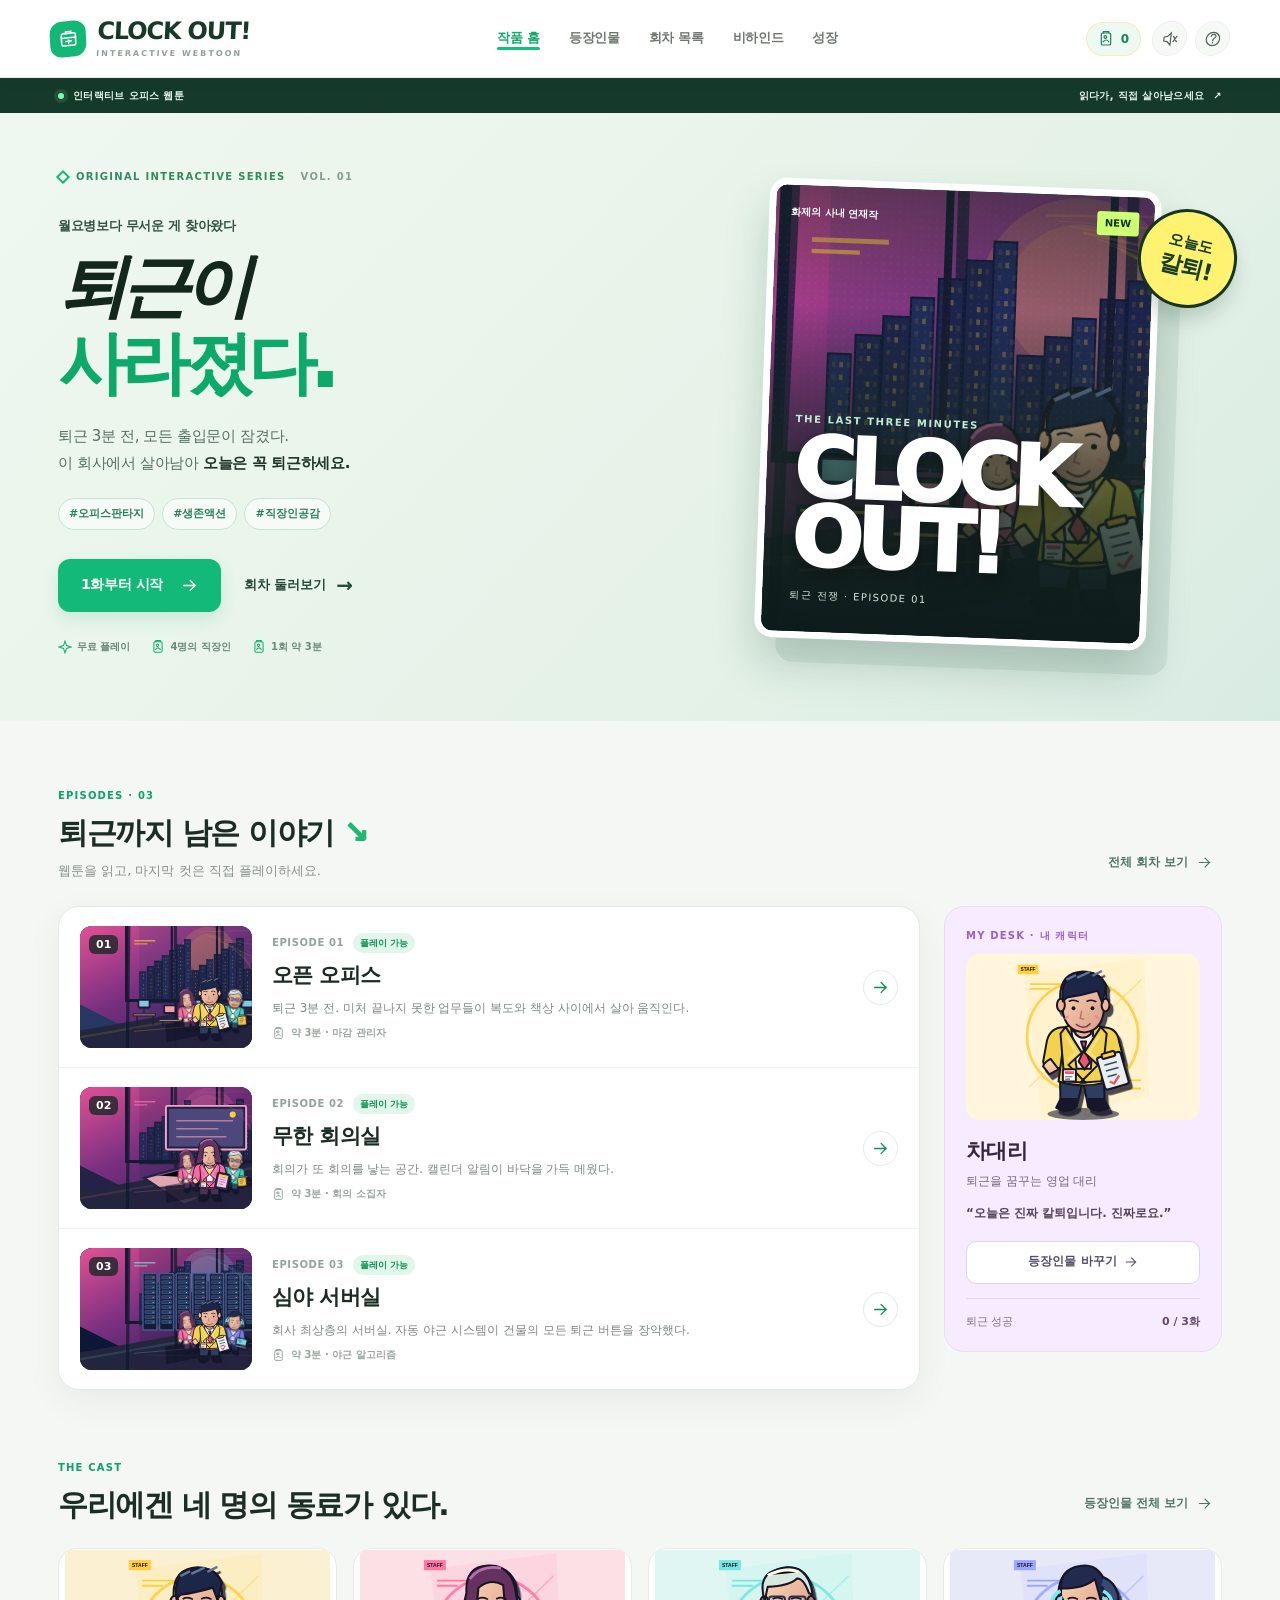
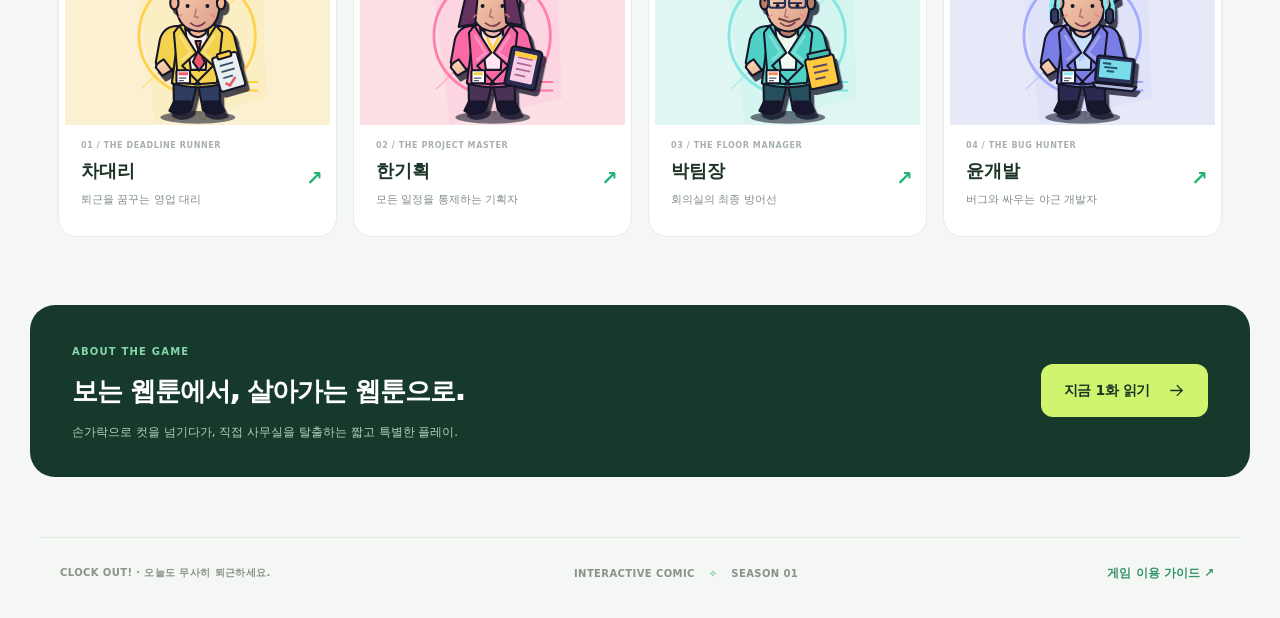
==== commit 08172587: "feat: redesign CLOCK OUT as an interactive vertical webtoon" ====
--- a/aftergrow/index.html
+++ b/aftergrow/index.html
@@ -60,24 +60,562 @@
 @media(max-width:390px){.topbar .top-tools{gap:3px}.nav-link{font-size:9px;padding:9px 5px}.hero{min-height:610px}.hero h1{font-size:56px}.hero-description{font-size:11px}.hero-stamp{font-size:7px}.hero-detail{font-size:7px}.hero-bottom{font-size:6px}.mini-character{padding-right:2px}.mini-character small{display:none}.mini-character img{width:68px}.hud-counter strong{font-size:18px}}
 @media(prefers-reduced-motion:reduce){.mini-character:hover,.roster-tab:hover{transform:none}}
 
+/* Mobile onboarding and thumb-first controls: independent, readable touch targets. */
+.tutorial-modal{width:min(100%,570px);max-height:calc(100dvh - 32px);overflow-y:auto;padding:clamp(22px,4vw,38px);background:#211a36;border:3px solid #ffcf40;box-shadow:9px 9px 0 #ff77a6;color:#fff8eb;position:relative}
+.tutorial-kicker{font:700 11px var(--mono);letter-spacing:1.5px;color:#79e5e3}
+.tutorial-symbol{display:grid;place-items:center;margin:24px 0 18px;width:74px;height:74px;background:#ffcf40;color:#242036;box-shadow:7px 7px 0 #ff77a6;transform:rotate(-4deg)}
+.tutorial-symbol .icon{width:38px;height:38px}
+.tutorial-modal h2{font:800 clamp(26px,4vw,38px)/1.24 var(--sans);letter-spacing:-1.2px;word-break:keep-all}
+.tutorial-description{font-size:15px;line-height:1.85;margin:17px 0;color:#e5ddea;word-break:keep-all}
+.tutorial-hint{background:#15132b;padding:14px 15px;border-left:4px solid #79e5e3;color:#f5dba0;font-size:12px;line-height:1.7;word-break:keep-all}
+.tutorial-progress{display:flex;gap:7px;margin:22px 0}.tutorial-progress i{width:32px;height:5px;background:#f5f2ed40}.tutorial-progress i.on{background:#ffcf40}
+.tutorial-buttons{display:flex;justify-content:space-between;align-items:center;gap:12px;flex-wrap:wrap}.tutorial-buttons .text-button,.tutorial-buttons .secondary,.tutorial-buttons .primary{min-height:44px;padding:10px 13px;font-size:12px}.tutorial-forward{display:flex;align-items:center;gap:8px;margin-left:auto}.tutorial-buttons .primary{background:#ffcf40;color:#202037;border:0}
+.play-view .touch-stick{width:116px;height:116px;left:max(16px,env(safe-area-inset-left));bottom:max(38px,calc(env(safe-area-inset-bottom) + 25px));z-index:5;background:#1a1d43aa;border:2px solid #79e5e3b8;box-shadow:0 0 0 9px #79e5e310,inset 0 0 22px #0e1428;opacity:.75;transition:opacity .12s,border-color .12s}
+.play-view .touch-stick.active{opacity:1;border-color:#ffcf40;box-shadow:0 0 0 9px #ffcf401c,inset 0 0 22px #0e1428}
+.play-view .touch-stick div{width:44px;height:44px;top:calc(50% - 22px);left:calc(50% - 22px);background:#79e5e3a8;border:2px solid #fff9dc;box-shadow:0 0 13px #79e5e371}
+.touch-stick-label{position:absolute;bottom:-22px;left:0;right:0;text-align:center;color:#fcf3d7;font:700 11px var(--sans);letter-spacing:2px;text-shadow:0 2px 5px #080923}
+@media(max-width:760px){body.in-game .top-tools .tool-button{min-width:44px;min-height:44px;width:44px;height:44px}body.in-game .hud-counter>.tool-button{min-width:44px;min-height:44px;width:44px;height:44px;font-size:16px}body.in-game .hud-counter{gap:0}body.in-game .hud-counter>strong{font-size:17px}}
+@media(max-width:600px){
+  .play-view .module-rack{position:absolute;left:0;bottom:155px;max-width:155px;pointer-events:none}
+  .play-view .skill-buttons{gap:8px;margin-left:auto}
+  .play-view .ability-button:not(.dash){width:80px;min-width:80px;height:88px;min-height:88px;padding:8px 4px}
+  .play-view .ability-button.dash{width:72px;min-width:72px;height:76px;min-height:76px;padding:8px 4px}
+  .play-view .ability-button b{font-size:10px;line-height:1.15}
+  .play-view .ability-button small{font-size:8px}
+  .play-view .battle-toast{bottom:122px}
+  .tutorial-modal{max-height:calc(100dvh - 28px);padding:21px 20px;box-shadow:5px 5px 0 #ff77a6}
+  .tutorial-symbol{width:60px;height:60px;margin:15px 0 14px}.tutorial-symbol .icon{width:30px;height:30px}
+  .tutorial-modal h2{font-size:27px}.tutorial-description{font-size:13px;margin:13px 0}.tutorial-hint{font-size:11px;padding:10px 12px}
+  .tutorial-progress{margin:15px 0}.tutorial-buttons{gap:4px}.tutorial-buttons .primary{gap:4px}
+}
+@media(max-height:590px) and (max-width:600px){.play-view .touch-stick{width:100px;height:100px}.play-view .module-rack{bottom:136px}.tutorial-modal{padding:15px 17px}.tutorial-symbol{width:48px;height:48px;margin:8px 0}.tutorial-modal h2{font-size:23px}.tutorial-description{font-size:12px;margin:9px 0}.tutorial-hint{font-size:10px;padding:8px 10px}.tutorial-progress{margin:10px 0}}
+
+@media (hover:none) and (pointer:coarse) and (max-height:600px) and (min-width:601px){
+ body.in-game .topbar{height:50px;padding:0 3%}
+ body.in-game .top-tools .tool-button{width:44px;height:44px}
+ .play-view{min-height:0!important;height:calc(100dvh - 50px)!important}
+ .play-view .touch-stick{width:100px;height:100px;bottom:max(34px,calc(env(safe-area-inset-bottom) + 24px))}
+ .play-view .actionbar{bottom:max(12px,env(safe-area-inset-bottom));left:14px;right:14px}
+ .play-view .module-rack{position:absolute;left:0;bottom:126px;max-width:230px}
+ .play-view .skill-buttons{margin-left:auto;gap:8px}
+ .play-view .ability-button{min-width:90px;width:90px;height:72px;padding:8px}
+ .play-view .ability-button.dash{min-width:74px;width:74px;height:72px;padding:8px}
+ .play-view .ability-button b{font-size:10px}.play-view .ability-button small{font-size:8px}.play-view .ability-button kbd{display:none}
+ .play-view .hud-counter>.tool-button{width:44px;height:44px;min-width:44px;min-height:44px}
+ .play-view .hud{padding:12px 18px}.play-view .hud-clock{top:9px}
+ .play-view .hud-clock strong{font-size:31px}.play-view .mission{top:94px}
+ .play-view .battle-toast{bottom:98px}
+}
+
+
+
+/* =======================================================================
+   CLOCK OUT! — Season 01 / Interactive Comic Design System
+   Original editorial comic-reading UI; not a replica of another service.
+   ======================================================================= */
+html{background:#f5f7f4}
+body:not(.in-game){--bg:#f5f7f4;--panel:#fff;--ink:#16261f;--muted:#728078;--green:#19b876;--accent:#19b876;--line:#e2eae4;color:#16261f;background:#f5f7f4}
+body:not(.in-game) .app-shell{max-width:none}
+body:not(.in-game) #main{min-height:450px}
+body:not(.in-game) .topbar{max-width:none;height:78px;min-height:78px;padding:0 max(24px,calc((100vw - 1180px)/2));background:#fff;border-bottom:1px solid #e8ece9;position:sticky;top:0;z-index:12;box-shadow:0 3px 18px #20392a06;gap:16px}
+body:not(.in-game) .brand{font:900 24px/1.05 var(--sans);color:#183125;letter-spacing:-1.15px;white-space:nowrap;gap:11px}
+body:not(.in-game) .brand>span:first-child{height:36px;width:36px;background:#13b874;border:0;border-radius:12px;transform:rotate(-6deg);color:#fff}
+body:not(.in-game) .brand .icon{height:21px;width:21px}
+body:not(.in-game) .brand small{font:800 8px/1.2 var(--sans);letter-spacing:2px;color:#91a197;margin-top:5px}
+body:not(.in-game) .main-nav{gap:29px;height:100%}
+body:not(.in-game) .nav-link{font-weight:700;font-size:13px;color:#6d786f;padding:0;letter-spacing:-.3px}
+body:not(.in-game) .nav-link.active{color:#13a96a}
+body:not(.in-game) .nav-link.active:after{height:3px;background:#15bf79;left:0;right:0;border-radius:8px}
+body:not(.in-game) .nav-link:hover{color:#0e8f57}
+body:not(.in-game) .nav-link sup{display:none}
+body:not(.in-game) .top-tools{gap:8px}
+body:not(.in-game) .tool-button{width:35px;height:35px;border-radius:50%;border:1px solid #edf0ee;color:#566359;background:#f7f9f7}
+body:not(.in-game) .tool-button:hover{background:#e8f9ef;border-color:#aee5cb;color:#138454}
+body:not(.in-game) .seed-wallet{font:800 12px var(--sans);background:#eff9f3;color:#14865b;padding:8px 11px;border-radius:100px}
+body:not(.in-game) #footer{max-width:1200px;margin:60px auto 0;border-top:1px solid #e1e9e3;padding:26px 20px 35px;color:#87938b;font:600 10px var(--sans);letter-spacing:.4px}
+body:not(.in-game) #footer button{color:#34936b;font-weight:800;font-size:12px}
+body:not(.in-game) #footer i{color:#16ba74}
+body:not(.in-game) .primary{background:#14b772;border-color:#14b772;border-radius:12px;color:#fff;font-weight:850;font-size:13px;gap:10px;box-shadow:none;min-height:48px}
+body:not(.in-game) .primary:hover{background:#0c9f61;border-color:#0c9f61}
+body:not(.in-game) .secondary{color:#233a2c;border:1px solid #d7e1da;border-radius:11px;background:#fff;min-height:45px}
+body:not(.in-game) .secondary:hover{background:#f1f8f3;border-color:#8dcaaa}
+body:not(.in-game) .text-button{color:#59816b}
+body:not(.in-game) .text-button:hover{color:#0e935d}
+.toon-wrap{width:min(100%,1220px);margin:0 auto;padding-left:28px;padding-right:28px}
+.toon-top-note{background:#15392a;color:#e4f6e9;height:35px;display:flex;align-items:center;font-size:10px;font-weight:700;letter-spacing:.35px}
+.toon-top-note .toon-wrap{display:flex;justify-content:space-between;align-items:center;gap:20px}
+.toon-top-note .toon-wrap>span{display:flex;align-items:center;gap:9px}
+.toon-live-dot{display:inline-block;width:6px;height:6px;border-radius:50%;background:#81f9a5;box-shadow:0 0 0 4px #81f9a51d}
+.toon-hero{min-height:0!important;overflow:visible!important;border:0!important;background:linear-gradient(133deg,#eff8f0 0%,#e5f2e8 65%,#d8ebe2 100%)!important;isolation:isolate}
+.toon-hero:before,.toon-hero:after{content:none!important}
+.toon-hero-inner{min-height:536px;display:grid;grid-template-columns:1.05fr .95fr;align-items:center;gap:52px;padding-top:42px;padding-bottom:48px}
+.toon-hero-copy{padding:16px 0 18px}
+.toon-label{display:flex;align-items:center;gap:8px;font:850 10px var(--sans);letter-spacing:1.3px;color:#348b61}
+.toon-label-square{height:10px;width:10px;border:2px solid #11b978;transform:rotate(45deg)}
+.toon-label-count{margin-left:7px;color:#879d90}
+.toon-title-stamp{margin-top:34px;margin-bottom:11px;font-weight:800;font-size:13px;letter-spacing:-.3px;color:#345342;display:inline-flex;gap:6px}
+.toon-hero h1{font-family:var(--sans);font-size:clamp(53px,5.4vw,78px);font-weight:950;line-height:1.12;letter-spacing:-5.8px;color:#13271c;word-break:keep-all;margin:0 0 20px}
+.toon-hero h1 em{font-style:normal;color:#0ca96b;position:relative;white-space:nowrap}
+.toon-hero-lead{font-size:15px;line-height:1.85;color:#567064;margin:0 0 20px;letter-spacing:-.35px}
+.toon-hero-lead strong{color:#1e352a}
+.toon-tags{display:flex;gap:7px;flex-wrap:wrap;margin-bottom:29px}
+.toon-tags>span{font-weight:750;font-size:11px;background:#fff9;border:1px solid #c6e4d0;color:#278059;border-radius:100px;padding:6px 10px}
+.toon-main-actions{display:flex;gap:13px;align-items:center;flex-wrap:wrap}
+.toon-start,.toon-bottom-banner button{border:0;background:#13b979;color:white;border-radius:12px;min-height:53px;padding:13px 23px;display:inline-flex;justify-content:center;align-items:center;gap:18px;font:900 14px var(--sans);letter-spacing:-.4px;box-shadow:0 7px 16px #14a56b26;transition:background .2s,transform .2s}
+.toon-start .icon,.toon-bottom-banner .icon{height:17px;width:17px}
+.toon-start:hover,.toon-bottom-banner button:hover{background:#0a945c;transform:translateY(-2px)}
+.toon-continue{font-size:13px;font-weight:850;display:inline-flex;align-items:center;gap:10px;min-height:48px;padding:10px;color:#274738}
+.toon-continue:hover{color:#0c975b}
+.toon-continue span{font-size:20px}
+.toon-series-meta{margin-top:27px;display:flex;align-items:center;gap:21px;flex-wrap:wrap;font-size:10px;font-weight:750;color:#6c8878}
+.toon-series-meta span{display:flex;align-items:center;gap:5px}
+.toon-series-meta svg{width:14px;height:14px;color:#1aad70}
+.toon-hero-visual{height:462px;position:relative;display:flex;justify-content:center;align-items:center;padding:0 12px}
+.toon-poster{height:460px;width:min(100%,392px);position:relative;border-radius:18px;overflow:hidden;background:#17342e;box-shadow:22px 24px 0 #163f2b13,0 24px 44px #124a2f35;transform:rotate(2.1deg);border:7px solid #fff}
+.toon-poster img{width:100%;height:100%;object-fit:cover;object-position:60% center}
+.toon-poster-shadow{position:absolute;inset:0;background:linear-gradient(0deg,#0c1b18f5 0%,#16291dad 36%,transparent 73%),linear-gradient(180deg,#12252177,transparent 26%)}
+.toon-poster-head{position:absolute;top:15px;left:15px;right:15px;display:flex;justify-content:space-between;align-items:center;gap:10px;font-size:10px;font-weight:850;color:#fff}
+.toon-poster-head span:last-child{color:#133324;background:#ccff71;border-radius:3px;padding:4px 8px}
+.toon-poster-bottom{position:absolute;bottom:28px;left:27px;right:12px;display:flex;flex-direction:column;gap:7px;color:#fff}
+.toon-poster-bottom>span{font-size:10px;letter-spacing:1.6px;font-weight:850;color:#bdeed1}
+.toon-poster-bottom strong{font:1000 clamp(66px,6.5vw,102px)/.83 var(--sans);letter-spacing:-6px;text-shadow:0 4px 18px #0005}
+.toon-poster-bottom small{font-size:10px;color:#d5e9da;letter-spacing:1.4px;margin-top:8px}
+.toon-poster-sticker{position:absolute;top:26px;right:-15px;background:#fff271;width:99px;height:99px;border-radius:50%;display:grid;place-content:center;text-align:center;font-size:15px;font-weight:800;line-height:1.3;color:#183d29;transform:rotate(14deg);box-shadow:0 12px 20px #153e2633;border:3px solid #17351e}
+.toon-poster-sticker b{font-size:23px;letter-spacing:-1px}
+.toon-home-content{padding-top:67px}
+.toon-section-head{display:flex;align-items:flex-end;justify-content:space-between;gap:20px;margin-bottom:24px}
+.toon-overline{display:block;font-size:10px;color:#0da267;font-weight:900;letter-spacing:1.2px;margin-bottom:10px;text-transform:uppercase}
+.toon-section-head h2{font-size:clamp(22px,2.6vw,30px);font-weight:900;color:#1c2e24;line-height:1.25;letter-spacing:-1.35px}
+.toon-section-head h2 span{color:#20b774;font-weight:950}
+.toon-section-head p{margin-top:10px;font-size:13px;color:#869188}
+.toon-text-link{display:inline-flex;align-items:center;gap:9px;font-size:12px;font-weight:850;color:#527564;white-space:nowrap;padding:10px}
+.toon-text-link .icon{width:15px;height:15px}
+.toon-text-link:hover{color:#0da267}
+.toon-home-grid{display:grid;grid-template-columns:1fr 278px;gap:24px;align-items:start}
+.toon-episode-list{background:#fff;border:1px solid #e4eae6;border-radius:21px;overflow:hidden;box-shadow:0 11px 35px #243e2810}
+.toon-episode-row{display:flex;align-items:center;text-align:left;gap:20px;width:100%;padding:19px 21px;border-bottom:1px solid #eef2ef;transition:background .2s}
+.toon-episode-row:last-child{border-bottom:0}
+.toon-episode-row:hover{background:#f5faf6}
+.toon-episode-thumb{position:relative;width:172px;height:122px;flex-shrink:0;overflow:hidden;border-radius:12px;background:#2d3c36}
+.toon-episode-thumb img{height:100%;width:100%;object-fit:cover;object-position:center}
+.toon-thumb-no{position:absolute;top:9px;left:9px;background:#0c251db8;color:white;border-radius:6px;padding:3px 7px;font:900 11px var(--sans)}
+.toon-episode-body{flex:1;display:flex;flex-direction:column;min-width:0;gap:6px}
+.toon-episode-kicker{font-size:10px;font-weight:850;color:#94a39a;letter-spacing:.6px;display:flex;align-items:center;gap:9px}
+.toon-episode-kicker b{font-size:9px;border-radius:50px;padding:3px 7px;letter-spacing:0}
+.toon-episode-kicker b.is-new{color:#15905b;background:#e1f7e9}.toon-episode-kicker b.is-clear{color:#656b7a;background:#f0f0f3}
+.toon-episode-body>strong{font-weight:950;font-size:21px;letter-spacing:-.7px;color:#1b2d23}
+.toon-episode-body>small{font-size:12px;line-height:1.55;color:#7d8980;display:-webkit-box;-webkit-line-clamp:2;-webkit-box-orient:vertical;overflow:hidden}
+.toon-episode-time{display:flex;align-items:center;gap:6px;font-size:10px;color:#9aa59e;font-weight:650;margin-top:2px}
+.toon-episode-time svg{width:13px;height:13px}
+.toon-row-action{display:grid;place-items:center;flex-shrink:0;width:35px;height:35px;border:1px solid #e4ebe6;border-radius:50%;color:#178955}
+.toon-row-action svg{width:17px;height:17px}
+.toon-episode-row:hover .toon-row-action{background:#16b476;color:#fff;border-color:#16b476}
+.toon-now-playing{background:#f6ebff;border:1px solid #eedafa;border-radius:20px;padding:21px;text-align:left;overflow:hidden}
+.toon-now-playing .toon-overline{color:#9a5fd0}
+.toon-desk-art{height:166px;border-radius:13px;background:color-mix(in srgb,var(--char-color) 18%,white);overflow:hidden;display:grid;place-items:center;margin-bottom:15px}
+.toon-desk-art img{height:172px;max-width:100%;object-fit:contain;object-position:center bottom}
+.toon-now-playing h3{font-size:21px;color:#352541;font-weight:950;letter-spacing:-.7px}
+.toon-now-playing p{font-size:12px;color:#7b687c;margin-top:3px}
+.toon-desk-quote{display:block;margin:13px 0 17px;font-size:12px;font-weight:650;color:#58445d;line-height:1.65}
+.toon-desk-button{width:100%;min-height:43px;display:flex;justify-content:center;align-items:center;gap:7px;border-radius:10px;background:#fff;color:#594c68;font-size:12px;font-weight:850;border:1px solid #ded3eb}
+.toon-desk-button svg{width:14px;height:14px}.toon-desk-button:hover{background:#fffafc}
+.toon-desk-stats{margin-top:14px;padding-top:14px;border-top:1px solid #e2d4eb;display:flex;justify-content:space-between;font-size:11px;color:#826c8b}
+.toon-desk-stats b{color:#674777}
+.toon-cast-feature{padding-top:70px}
+.toon-cast-teasers{display:grid;grid-template-columns:repeat(4,1fr);gap:16px}
+.toon-cast-teaser{min-width:0;background:#fff;border:1px solid #e8ece9;border-radius:19px;overflow:hidden;position:relative;text-align:left;transition:transform .18s,box-shadow .18s}
+.toon-cast-teaser:hover{transform:translateY(-4px);box-shadow:0 12px 30px #23462d16}
+.toon-cast-portrait{background:color-mix(in srgb,var(--char-color) 20%,#fafaf6);height:175px;display:grid;place-items:center;overflow:hidden}
+.toon-cast-portrait img{height:180px;max-width:100%;object-fit:contain;object-position:center bottom}
+.toon-cast-caption{padding:15px 16px 20px;display:flex;flex-direction:column;gap:5px}
+.toon-cast-caption small{font-size:8px;font-weight:850;letter-spacing:.6px;color:#a6b1a9;white-space:nowrap;overflow:hidden;text-overflow:ellipsis}
+.toon-cast-caption strong{font-size:18px;color:#1e3427;font-weight:950}
+.toon-cast-caption>span{font-size:11px;color:#819087;min-height:24px}
+.toon-cast-arrow{position:absolute;right:13px;bottom:42px;color:#1fb471;font-weight:900;font-size:20px}
+.toon-bottom-banner{background:#16392b;border-radius:25px;margin-top:68px;padding:34px 42px;display:flex;align-items:center;justify-content:space-between;gap:23px;color:#fff}
+.toon-bottom-banner span{font-size:10px;font-weight:900;color:#85d8ab;letter-spacing:1.2px}
+.toon-bottom-banner h2{margin:10px 0;font-size:26px;font-weight:950;letter-spacing:-1px;word-break:keep-all}
+.toon-bottom-banner p{font-size:12px;color:#b4d0bb;line-height:1.65}
+.toon-bottom-banner button{white-space:nowrap;background:#d1f46f;color:#193524;box-shadow:none}
+.toon-bottom-banner button:hover{background:#e6ff9b}
+
+/* Series pages, cast and episode reader */
+.toon-page{width:min(100%,1220px);margin:0 auto;padding:48px 28px 70px}
+.toon-page-intro{margin-bottom:32px;padding-bottom:29px;border-bottom:1px solid #e1e9e2}
+.toon-page-intro h1{font-size:clamp(37px,4.6vw,59px);font-family:var(--sans);font-weight:950;line-height:1.2;letter-spacing:-3px;margin-bottom:14px;color:#172b1e}
+.toon-page-intro h1 em{font-style:normal;color:#17b26c}
+.toon-page-intro p{max-width:560px;font-size:13px;color:#73877a;line-height:1.9}
+.toon-character-tabs{display:grid;grid-template-columns:repeat(4,minmax(0,1fr));gap:13px;margin:0 0 23px}
+.toon-character-tab{min-width:0;min-height:120px;padding:12px;border-radius:15px;border:2px solid transparent;background:#fff;box-shadow:0 1px 5px #1e45260b;gap:10px}
+.toon-character-tab:hover{border-color:#94d4b2}
+.toon-character-tab.selected{border-color:#12b575;background:#f3fcf6}
+.toon-tab-portrait{width:60px;height:76px;flex-shrink:0;border-radius:10px;background:color-mix(in srgb,var(--accent) 17%,white);overflow:hidden;display:grid;place-items:center}
+.toon-tab-portrait img{height:74px;width:60px;max-width:100%;object-fit:contain}
+.toon-character-tab strong{font-weight:950;font-size:15px;color:#1d3226;margin:5px 0}
+.toon-character-tab small{font-size:10px;color:#7b887d;white-space:normal;line-height:1.4}
+.toon-character-tab .tab-check{color:#16a86c;font-weight:950}
+.toon-cast-detail{border:1px solid #e5eee7;background:#fff;border-radius:24px;box-shadow:0 15px 45px #21412b0b;overflow:hidden;padding:0;display:grid;grid-template-columns:minmax(0,43%) minmax(0,57%);gap:0;min-height:482px}
+.toon-cast-illustration{height:100%;min-height:482px;margin:0;overflow:hidden;background:color-mix(in srgb,var(--accent) 19%,#fff9ee);position:relative}
+.toon-cast-illustration:before{position:absolute;content:'';height:275px;width:275px;border-radius:50%;top:70px;left:50%;transform:translateX(-50%);background:#fff9}
+.toon-cast-illustration img{height:min(460px,88%);width:100%;position:absolute;left:0;bottom:14px;object-fit:contain;z-index:2;animation:none}
+.toon-character-no{position:absolute;z-index:1;top:26px;left:25px;font:950 56px var(--sans);letter-spacing:-3px;color:#ffffffa1}
+.toon-cast-illustration .portrait-caption{z-index:4;left:25px;bottom:20px;right:25px;color:#264431;font:900 9px var(--sans)}
+.toon-character-info{padding:clamp(25px,4.7vw,57px);display:flex;flex-direction:column;justify-content:center}
+.toon-character-info .toon-overline{color:#159b5f}
+.toon-character-info .character-name{margin:0 0 2px;display:block}
+.toon-character-info .character-name h2{font:950 clamp(38px,4vw,56px)/1.1 var(--sans);letter-spacing:-2.6px;color:#1e3427}
+.toon-role-tag{display:inline-flex;margin-top:13px;padding:6px 10px;background:#ebf8ef;color:#158151;border-radius:100px;font-size:11px;font-weight:750}
+.toon-character-info .character-quote{font:800 21px/1.5 var(--sans);color:#243a2e;margin:24px 0 12px}
+.toon-character-info .character-bio{font-size:12px;color:#849087;line-height:1.95}
+.toon-character-stats{display:flex;flex-wrap:wrap;gap:12px;margin:18px 0}
+.toon-character-stats .stat-row{font-size:10px;gap:9px;color:#71847a}
+.toon-character-stats .stat-pips i.on{background:#1abb79}
+.toon-character-traits{border-top:1px solid #e8ede9;display:grid;grid-template-columns:1fr 1fr;gap:19px;padding-top:19px;margin:0 0 14px}
+.toon-character-traits .trait>.icon{color:#13a767;flex-shrink:0}
+.toon-character-traits .trait label{font-size:8px;color:#8b9b90}
+.toon-character-traits .trait strong{font-size:12px;color:#243b2d}
+.toon-character-traits .trait p{color:#88958d;font-size:10px;line-height:1.7}
+.toon-trait-passive{display:flex;align-items:flex-start;gap:9px;color:#738778;margin:8px 0 23px}
+.toon-trait-passive svg{flex-shrink:0;color:#12a66c;width:18px;height:18px}
+.toon-trait-passive strong{color:#274435;font-size:12px}.toon-trait-passive p{font-size:11px;color:#90a095;margin-top:4px;line-height:1.6}
+.toon-character-info>.toon-start{align-self:flex-start}
+.toon-episode-index{margin-top:12px}
+.toon-completion{font-weight:800;font-size:12px;padding:9px 13px;background:#e3f5e9;color:#108957;border-radius:100px}
+.toon-chapter-list{display:grid;grid-template-columns:1fr;gap:12px}
+.toon-chapter-item{display:flex;align-items:center;gap:25px;text-align:left;padding:14px;border-radius:18px;border:2px solid transparent;background:#fff;box-shadow:0 4px 12px #1d3b2310;min-height:168px;flex-direction:row}
+.toon-chapter-item.selected{border-color:#20bd7b;background:#fcfffc}
+.toon-chapter-item:hover{border-color:#a0ddbe}
+.toon-chapter-thumb{height:137px;width:218px;flex-shrink:0;border-radius:13px;overflow:hidden;position:relative}
+.toon-chapter-thumb img{height:100%;width:100%;object-fit:cover;object-position:center}
+.toon-chapter-thumb:after{display:none}
+.toon-chapter-thumb .chapter-number{top:10px;left:10px;font:950 13px var(--sans);background:#14372cca;color:#fff;border-radius:6px;padding:5px 7px}
+.toon-chapter-info{display:flex;flex-direction:column;gap:9px;flex:1;min-width:0;padding:0}
+.toon-chapter-info strong{font-size:23px;letter-spacing:-.8px;font-weight:950;color:#193125}
+.toon-chapter-desc{font-size:13px;color:#7f8f84;line-height:1.65}
+.toon-chapter-meta{font-size:10px;color:#95a098;font-weight:750}
+.toon-chapter-select{display:flex;gap:6px;align-items:center;padding-right:20px;color:#8b9c8c;font-size:12px;font-weight:850;white-space:nowrap}
+.toon-chapter-select svg{width:15px;height:15px}
+.toon-chapter-item.selected .toon-chapter-select{color:#0fa96e}
+.toon-reading-dock{background:#153b2c;color:#fff;border:0;border-radius:17px;margin:25px 0 0;padding:17px 23px;gap:20px;min-height:116px;box-shadow:0 9px 20px #19493120}
+.toon-reading-dock>img{height:75px;width:60px;object-fit:contain;border-radius:10px;background:#ffffff23}
+.toon-reading-dock .toon-overline{color:#a0e4b8;margin:0 0 4px}
+.toon-reading-dock .expedition-copy h3{font-size:21px;color:#fff;font-weight:900}
+.toon-reading-dock .expedition-copy p{color:#b8d1c1;font-size:11px}
+.toon-reading-dock .toon-text-link{color:#b4e4c8}
+.toon-reading-dock .toon-start{white-space:nowrap;background:#d5f580;color:#173726;box-shadow:none}
+.toon-reading-dock .toon-start:hover{background:#efff9f}
+.toon-map-footnote{font-size:11px;color:#95a499;margin:19px 0}
+
+/* All episodes now read as scrollable original comic panels. */
+.overlay.dialogue{background:#e8eee9!important;backdrop-filter:none!important;padding:0!important;align-items:stretch!important;justify-content:center!important;overflow:hidden!important}
+.toon-reader{height:100dvh;width:min(100%,730px);overflow-y:auto;overscroll-behavior:contain;background:#fff;box-shadow:0 0 0 1px #e1e6e3,0 20px 50px #0e271820;scroll-behavior:smooth;position:relative;color:#1c3427}
+.toon-reader-head{min-height:65px;display:grid;grid-template-columns:85px 1fr 65px;align-items:center;gap:4px;padding:10px 18px;border-bottom:1px solid #e8ece9;position:sticky;top:0;z-index:6;background:#fffc;backdrop-filter:blur(15px)}
+.toon-reader-head button{display:flex;align-items:center;gap:4px;color:#556d5b;font-weight:800;font-size:12px;padding:8px 0}
+.toon-reader-head button svg{width:17px;height:17px;transform:rotate(180deg)}
+.toon-reader-head>div{text-align:center}
+.toon-reader-head small{display:block;font-weight:800;font-size:9px;color:#88a08c;letter-spacing:.5px}
+.toon-reader-head strong{display:block;margin-top:3px;font-size:14px;letter-spacing:-.3px}
+.toon-reader-count{justify-self:end;font-size:12px;font-weight:900;color:#11a568;background:#e9f7ec;border-radius:100px;padding:6px 9px}
+.toon-reader-body{margin:auto;width:min(100%,690px);padding-bottom:70px}
+.toon-story-title{text-align:center;min-height:290px;display:flex;flex-direction:column;align-items:center;justify-content:center;background:linear-gradient(#f4faf3,#e6f3e7);padding:35px 22px}
+.toon-story-title .toon-overline{color:#199b66}
+.toon-story-title h2{font:950 clamp(38px,5vw,58px)/1.2 var(--sans);letter-spacing:-2.5px;margin-bottom:15px;color:#203728}
+.toon-story-title p{font-size:12px;color:#799484}
+.toon-reader-down{margin-top:18px;color:#1ba86d;font-size:27px;animation:toonBob 1.8s ease-in-out infinite}
+@keyframes toonBob{50%{transform:translateY(7px)}}
+.toon-story-cut{margin:42px auto 78px;position:relative;width:calc(100% - 38px);box-shadow:0 12px 25px #142a1d14}
+.toon-story-cut:nth-child(even){transform:rotate(.35deg)}
+.toon-story-cut:nth-child(odd){transform:rotate(-.3deg)}
+.toon-story-image{height:clamp(230px,32vw,420px);position:relative;overflow:hidden;background:#2b3e37}
+.toon-story-image>img{width:100%;height:100%;object-fit:cover;object-position:65% center;filter:saturate(.9)}
+.toon-story-cut:nth-of-type(2) .toon-story-image>img{object-position:85% center;transform:scale(1.09);filter:hue-rotate(18deg) saturate(.75)}
+.toon-story-cut:nth-of-type(3) .toon-story-image>img{object-position:25% center;transform:scale(1.12);filter:hue-rotate(-22deg) brightness(.83)}
+.toon-story-image:after{content:'';position:absolute;inset:0;background:linear-gradient(0deg,#051d1878,transparent 72%);pointer-events:none}
+.toon-cut-counter{position:absolute;z-index:2;top:17px;left:18px;background:#d6f77b;color:#143828;font-size:11px;letter-spacing:1px;font-weight:950;padding:8px 11px;border-radius:4px;box-shadow:3px 4px 0 #1c342d}
+.toon-cut-worker{position:absolute;right:4%;bottom:-22%;height:110%;width:54%;display:grid;place-items:end;z-index:2;opacity:.97}
+.toon-cut-worker img{max-height:100%;height:100%;width:100%;object-fit:contain;object-position:bottom}
+.toon-story-caption{background:#fff;border:3px solid #1d3227;padding:27px clamp(20px,4vw,40px);position:relative;z-index:3}
+.toon-story-caption:before{content:'';position:absolute;width:20px;height:20px;background:#fff;border:3px solid #1d3227;border-right:0;border-bottom:0;top:-13px;left:38px;transform:rotate(45deg)}
+.toon-speaker{display:inline-flex;background:#1da66b;color:#fff;padding:4px 9px;border-radius:5px;font-size:10px;font-weight:900;letter-spacing:.2px}
+.toon-speech{font-size:clamp(16px,2.3vw,21px);font-weight:800;line-height:1.75;letter-spacing:-.6px;color:#28362b;margin-top:13px;word-break:keep-all}
+.toon-story-next{text-align:center;background:#172b21;color:#fff;padding:55px 22px 66px;margin:0 19px;display:flex;flex-direction:column;align-items:center;gap:14px}
+.toon-story-next>span{font-size:10px;letter-spacing:1.8px;color:#a9dbb9;font-weight:900}
+.toon-story-next>p{font-size:19px;font-weight:900;letter-spacing:-.7px;margin:0 0 10px;line-height:1.5}
+.toon-story-next .toon-start{background:#e3f97c;color:#133927}
+.toon-story-next .toon-start:hover{background:#f3ffaa}
+.toon-reader-skip{margin-top:5px;padding:12px;color:#b0c6b7;font-weight:700;font-size:11px;text-decoration:underline;text-underline-offset:4px}
+.toon-reader-skip:hover{color:#fff}
+/* In-game mid-episode choice in visual comic dialogue */
+.overlay:not(.dialogue) .toon-story-choice{width:min(100%,680px);max-height:calc(100dvh - 32px);overflow-y:auto;background:#fdfefc;border-radius:22px;box-shadow:0 24px 80px #02150c80;color:#21342a;padding:0}
+.toon-choice-head{padding:29px 31px 22px}
+.toon-choice-head h2{font-size:clamp(27px,3vw,36px);font-weight:950;letter-spacing:-1.4px}
+.toon-choice-head p{font-size:12px;color:#91a097;margin-top:8px}
+.toon-choice-frame{position:relative;background:#e8f1ed;padding:0 0 35px}
+.toon-choice-illustration{height:190px;position:relative;overflow:hidden}
+.toon-choice-illustration img{height:100%;width:100%;object-fit:cover;object-position:center}
+.toon-choice-illustration:after{content:'';position:absolute;inset:0;background:#0b342a65}
+.toon-choice-fx{position:absolute;top:26px;right:29px;font:900 60px var(--sans);z-index:2;color:#edff6c;text-shadow:4px 4px #1c392a;transform:rotate(12deg)}
+.toon-choice-bubble{position:relative;max-width:90%;margin:-31px auto 0;background:#fff;border:2px solid #244631;border-radius:19px;padding:21px 23px;z-index:3;box-shadow:4px 5px 0 #21412c}
+.toon-choice-bubble>span{display:block;color:#12a76b;font-size:10px;font-weight:900;letter-spacing:.8px;margin-bottom:8px}
+.toon-choice-bubble p{font-size:16px;font-weight:800;line-height:1.65;word-break:keep-all}
+.toon-choice-actions{display:grid;gap:10px;padding:25px 28px 12px}
+.toon-choice-option{display:grid;grid-template-columns:37px 1fr 23px;gap:12px;align-items:center;background:#fff;border:1px solid #dce8e0;border-radius:12px;padding:16px;text-align:left;min-height:76px;color:#243b2b}
+.toon-choice-option:hover{background:#edfaf1;border-color:#15b874}
+.toon-choice-option>span{font-size:18px;font-weight:950;color:#16ad72}
+.toon-choice-option strong{display:block;font-size:13px;color:#233e2b}.toon-choice-option small{display:block;margin-top:5px;font-size:11px;color:#809187}
+.toon-choice-option svg{width:18px;height:18px;color:#16a76a}
+.toon-choice-reply{padding:26px 28px 15px}
+.toon-choice-reply>span{display:block;font-size:10px;color:#129963;font-weight:900}
+.toon-choice-reply p{font-size:15px;font-weight:800;color:#33473a;line-height:1.8;margin:12px 0 22px}
+.toon-choice-end{text-align:center;padding:5px 24px 24px;font-size:11px;color:#91a198}
+/* Reading, archive, upgrades and combat also share the calmer design language. */
+body:not(.in-game) .page:not(.toon-page){max-width:1200px;margin:0 auto;color:#253829}
+body:not(.in-game) .page-heading h1{font:950 clamp(30px,3vw,44px)/1.2 var(--sans);color:#213728;letter-spacing:-1.8px}
+body:not(.in-game) .page-heading p{color:#859487}
+body:not(.in-game) .eyebrow{color:#129b62;font-weight:800}
+body:not(.in-game) .eyebrow:before{background:#17b57a}
+body:not(.in-game) .section-kicker{color:#188b5a;font-weight:850}
+body:not(.in-game) .archive-item,body:not(.in-game) .research-card,body:not(.in-game) .recipe{background:#fff;border:1px solid #e2eae4;border-radius:14px;color:#233b2c}
+body:not(.in-game) .archive-item:hover,body:not(.in-game) .archive-item.selected{background:#eaf8ed;border-color:#17ae73}
+body:not(.in-game) .archive-item strong,body:not(.in-game) .research-card h2,body:not(.in-game) .recipe strong{color:#203929;font-family:var(--sans);font-weight:900}
+body:not(.in-game) .archive-item .icon,body:not(.in-game) .research-card>.icon{color:#18ae6a}
+body:not(.in-game) .archive-page{border-radius:15px;box-shadow:4px 5px 0 #cedfd0}
+body:not(.in-game) .archive-page h2{font-family:var(--sans);font-weight:900}
+body:not(.in-game) .research-card p,body:not(.in-game) .recipe p{color:#8e9a90}
+body:not(.in-game) .research-card .stat-pips i.on{background:#18b271}
+body:not(.in-game) .recipe .icon{color:#169d66}
+body.in-game .topbar{background:#142a21;border-bottom:1px solid #335744}
+body.in-game .brand>span:first-child{background:#16ad70;color:#fff;border-color:#16ad70;border-radius:10px}
+body.in-game .top-tools .tool-button{border-color:#507a5c;color:#d7f3e2}
+body.in-game .hud{background:linear-gradient(#091e16e5,#0d271b69 79%,transparent);color:#fff}
+body.in-game .hud-clock strong{font-family:var(--sans);font-weight:950;letter-spacing:-1px}
+body.in-game .xp-track i{background:linear-gradient(90deg,#19b873,#d9f479)}
+body.in-game .hp-track i{background:linear-gradient(90deg,#ff6f7c,#ffb285)}
+body.in-game .ability-button{border-radius:14px;background:#18382ee8;border-color:#73bc8d77;box-shadow:0 8px 22px #030e0954}
+body.in-game .ability-button.ready{border-color:#7de2ac}
+body.in-game .ability-button b{color:#fff}
+body.in-game .ability-button .ability-icon{color:#c7f4ca}
+body.in-game .mission{background:#173b31c7;border-color:#629f7c59;border-radius:12px}
+body.in-game .module-slot{border-radius:8px;background:#193c2fd9}
+.overlay:not(.dialogue) .modal,.overlay:not(.dialogue) .compact-modal,.overlay:not(.dialogue) .help-modal,.overlay:not(.dialogue) .result-modal{border-radius:19px;border:2px solid #81ad95;background:#183528;color:#fff;box-shadow:0 19px 65px #040e0977}
+.overlay:not(.dialogue) .modal-top h2,.overlay:not(.dialogue) .compact-modal h2,.overlay:not(.dialogue) .help-modal h2,.overlay:not(.dialogue) .result-copy h2{font-family:var(--sans);font-weight:950;letter-spacing:-1px}
+.overlay:not(.dialogue) .compact-modal .primary,.overlay:not(.dialogue) .help-modal .primary{border-radius:12px;background:#d4fa8b;color:#1c382a;border:0}
+.overlay:not(.dialogue) .tutorial-modal{background:#f9fcf9;border:2px solid #3b6850;border-radius:21px;box-shadow:0 24px 60px #00160965;color:#183427}
+.tutorial-modal h2{color:#183527}.tutorial-description{color:#4f6958}.tutorial-hint{background:#e9f5ed;color:#367250;border-radius:11px;border-left-color:#0fa968}
+.tutorial-kicker{color:#0e985f}.tutorial-symbol{background:#e1fc9c;color:#24402c;border-radius:15px;transform:rotate(-2deg);box-shadow:4px 4px #15b271}
+.tutorial-buttons .primary{background:#13b679;color:white;border-radius:11px}
+.tutorial-progress i.on{background:#16b274}
+
+@media(max-width:1120px){
+ body:not(.in-game) .topbar{padding-left:22px;padding-right:22px}
+ .toon-hero-inner{gap:25px;grid-template-columns:1fr 1fr}
+ .toon-hero h1{font-size:clamp(55px,5.5vw,70px)}
+ .toon-cast-teasers{gap:11px}
+ .toon-character-tabs{gap:9px}
+ .toon-character-tab{padding:9px;gap:7px}
+ .toon-tab-portrait{width:48px}
+ .toon-cast-detail{grid-template-columns:41% 59%}
+}
+@media(max-width:850px){
+ body:not(.in-game) .topbar{height:auto;min-height:70px;display:grid;grid-template-columns:1fr auto;grid-template-rows:58px 41px;padding:3px 22px 0;gap:0}
+ body:not(.in-game) .topbar .brand{font-size:20px;grid-column:1;grid-row:1}
+ body:not(.in-game) .topbar .top-tools{grid-column:2;grid-row:1}
+ body:not(.in-game) .topbar .main-nav{grid-column:1/3;grid-row:2;margin:0;order:0;height:41px;width:100%;justify-content:flex-start;gap:28px;overflow-x:auto;scrollbar-width:none}
+ body:not(.in-game) .topbar .main-nav::-webkit-scrollbar{display:none}
+ body:not(.in-game) .nav-link{height:100%;font-size:12px;flex-shrink:0}
+ .toon-hero-inner{min-height:470px;gap:8px}
+ .toon-hero h1{font-size:clamp(49px,7vw,68px)}
+ .toon-hero-visual{height:420px}
+ .toon-poster{height:390px}
+ .toon-poster-sticker{right:0;width:77px;height:77px;font-size:12px}
+ .toon-poster-sticker b{font-size:19px}
+ .toon-home-grid{grid-template-columns:1fr 245px;gap:14px}
+ .toon-episode-row{gap:12px;padding:15px}
+ .toon-episode-thumb{width:132px;height:113px}
+ .toon-episode-body>strong{font-size:18px}
+ .toon-episode-body>small{font-size:11px}
+ .toon-row-action{display:none}
+ .toon-cast-teasers{grid-template-columns:repeat(2,1fr)}
+ .toon-cast-teaser{display:flex;min-height:125px}
+ .toon-cast-portrait{width:42%;height:137px}
+ .toon-cast-portrait img{height:136px}
+ .toon-cast-caption{flex:1;justify-content:center;padding:15px 10px}
+ .toon-cast-arrow{bottom:13px}
+ .toon-character-tabs{grid-template-columns:repeat(2,1fr)}
+ .toon-cast-detail{grid-template-columns:40% 60%}
+ .toon-character-info{padding:26px}
+}
+@media(max-width:650px){
+ .toon-wrap{padding-left:18px;padding-right:18px}
+ .toon-top-note{height:31px;font-size:9px}
+ .toon-top-note .toon-wrap>span:last-child{display:none}
+ .toon-hero-inner{display:flex;flex-direction:column;align-items:stretch;gap:0;padding:25px 18px 42px}
+ .toon-hero-copy{padding:8px 0 28px;order:1}
+ .toon-label{font-size:9px}
+ .toon-title-stamp{margin-top:23px;font-size:12px}
+ .toon-hero h1{font-size:clamp(48px,12vw,68px);letter-spacing:-3.9px;line-height:1.13;margin-bottom:14px}
+ .toon-hero-lead{font-size:13px;line-height:1.75;margin-bottom:14px}
+ .toon-tags{margin:0 0 20px;gap:6px}
+ .toon-tags>span{font-size:10px;padding:5px 8px}
+ .toon-main-actions{display:grid;grid-template-columns:1fr auto;gap:10px;align-items:center}
+ .toon-start{min-height:51px;padding:12px 16px;font-size:12px;gap:7px}
+ .toon-continue{font-size:12px;padding:8px 2px;min-height:45px;white-space:nowrap}
+ .toon-series-meta{gap:15px;margin-top:18px;font-size:10px}
+ .toon-hero-visual{order:2;height:370px;padding:0 25px 0 10px}
+ .toon-poster{height:365px;width:min(100%,280px);border-width:6px;border-radius:15px;transform:rotate(1deg);box-shadow:15px 16px 0 #163f2b15,0 20px 33px #124a2f31}
+ .toon-poster-bottom{left:18px;bottom:22px}
+ .toon-poster-bottom strong{font-size:73px;letter-spacing:-5px}
+ .toon-poster-sticker{top:5px;right:5px;width:79px;height:79px}
+ .toon-home-content{padding-top:49px}
+ .toon-section-head{margin-bottom:18px;gap:10px;align-items:flex-start}
+ .toon-section-head h2{font-size:23px;letter-spacing:-1.15px}
+ .toon-section-head p{font-size:11px}
+ .toon-section-head>.toon-text-link{font-size:10px;padding:7px 0;gap:5px}
+ .toon-section-head>.toon-text-link .icon{height:13px;width:13px}
+ .toon-home-grid{display:block}
+ .toon-episode-list{border-radius:16px}
+ .toon-episode-row{padding:12px;gap:13px;min-height:112px}
+ .toon-episode-thumb{width:112px;height:94px;border-radius:10px}
+ .toon-episode-body{gap:4px}
+ .toon-episode-body>strong{font-size:17px}
+ .toon-episode-body>small{font-size:10px;line-height:1.4;-webkit-line-clamp:1}
+ .toon-episode-time{font-size:9px;margin-top:3px}
+ .toon-episode-kicker{font-size:9px}
+ .toon-now-playing{display:grid;grid-template-columns:90px 1fr;grid-template-rows:auto auto auto auto;column-gap:12px;margin-top:17px;padding:15px;border-radius:16px;align-items:center}
+ .toon-now-playing .toon-overline{grid-column:1/3;margin-bottom:8px}
+ .toon-desk-art{grid-column:1;grid-row:2/5;height:118px;margin:0}
+ .toon-desk-art img{height:121px}
+ .toon-now-playing h3{grid-column:2;grid-row:2;font-size:19px}
+ .toon-now-playing p{grid-column:2;grid-row:3;font-size:11px}
+ .toon-desk-quote{grid-column:2;grid-row:4;margin:4px 0;font-size:11px}
+ .toon-desk-button{grid-column:1/3;margin-top:12px}
+ .toon-desk-stats{grid-column:1/3;margin-top:10px;padding-top:10px}
+ .toon-cast-feature{padding-top:52px}
+ .toon-cast-teasers{gap:9px}
+ .toon-cast-teaser{display:block}
+ .toon-cast-portrait{width:100%;height:125px}
+ .toon-cast-portrait img{height:131px}
+ .toon-cast-caption{padding:10px 12px 14px;gap:3px}
+ .toon-cast-caption small{font-size:7px}
+ .toon-cast-caption strong{font-size:17px}
+ .toon-cast-caption>span{font-size:10px}
+ .toon-cast-arrow{right:9px;bottom:9px;font-size:17px}
+ .toon-bottom-banner{margin:43px 18px 0;padding:27px 24px;display:block;border-radius:19px}
+ .toon-bottom-banner h2{font-size:23px}
+ .toon-bottom-banner p{font-size:11px}
+ .toon-bottom-banner button{width:100%;margin-top:20px}
+ .toon-page{padding:34px 18px 45px}
+ .toon-page-intro{margin-bottom:21px;padding-bottom:22px}
+ .toon-page-intro h1{font-size:clamp(32px,8vw,43px);letter-spacing:-2.2px}
+ .toon-page-intro p{font-size:11px}
+ .toon-character-tabs{grid-template-columns:repeat(2,minmax(0,1fr));gap:8px;margin-bottom:13px}
+ .toon-character-tab{min-height:88px;padding:7px;gap:7px;border-radius:12px}
+ .toon-tab-portrait{width:48px;height:67px}
+ .toon-tab-portrait img{height:67px;width:46px}
+ .toon-character-tab strong{font-size:13px;margin:1px 0}
+ .toon-character-tab small{font-size:9px}
+ .toon-cast-detail{display:block;border-radius:17px}
+ .toon-cast-illustration{height:300px;min-height:0}
+ .toon-cast-illustration:before{height:200px;width:200px;top:43px}
+ .toon-cast-illustration img{height:95%;max-height:285px;bottom:0}
+ .toon-character-no{font-size:39px;top:20px}
+ .toon-character-info{padding:22px}
+ .toon-character-info .character-name h2{font-size:36px}
+ .toon-character-info .character-quote{font-size:18px;margin:18px 0 10px}
+ .toon-character-traits{gap:13px}
+ .toon-character-traits .trait p{font-size:10px}
+ .toon-character-info>.toon-start{width:100%}
+ .toon-chapter-item{gap:12px;min-height:112px;padding:10px;border-radius:13px}
+ .toon-chapter-thumb{width:112px;height:98px;border-radius:8px}
+ .toon-chapter-info{gap:5px}
+ .toon-chapter-info strong{font-size:17px}
+ .toon-chapter-desc{font-size:10px;line-height:1.4;display:-webkit-box;-webkit-line-clamp:2;-webkit-box-orient:vertical;overflow:hidden}
+ .toon-chapter-meta{font-size:9px}
+ .toon-chapter-select{display:none}
+ .toon-reading-dock{display:grid;grid-template-columns:51px 1fr;gap:7px;padding:14px;border-radius:13px}
+ .toon-reading-dock>img{width:47px;height:64px;grid-row:1;grid-column:1}
+ .toon-reading-dock .expedition-copy{grid-row:1;grid-column:2}
+ .toon-reading-dock .expedition-copy h3{font-size:17px}
+ .toon-reading-dock .expedition-copy p{font-size:10px}
+ .toon-reading-dock .toon-text-link{grid-column:1;font-size:10px;padding:7px 0}
+ .toon-reading-dock .toon-start{grid-column:2;font-size:11px;min-width:0;padding:10px 8px}
+ .toon-reader-head{min-height:58px;padding:7px 13px;grid-template-columns:60px 1fr 55px}
+ .toon-reader-head strong{font-size:12px}.toon-reader-head small{font-size:8px}
+ .toon-reader-head button{font-size:11px}.toon-reader-head button svg{width:14px;height:14px}
+ .toon-reader-count{font-size:10px;padding:5px}
+ .toon-story-title{min-height:230px;padding:25px 16px}
+ .toon-story-title h2{font-size:38px;letter-spacing:-2.5px}
+ .toon-story-cut{width:calc(100% - 28px);margin:30px auto 59px}
+ .toon-story-image{height:270px}
+ .toon-cut-counter{font-size:10px;padding:6px 9px;top:12px;left:12px}
+ .toon-story-caption{padding:21px 17px;border-width:2px}
+ .toon-speech{font-size:17px}
+ .toon-story-next{margin:0 14px;padding:40px 18px 52px}
+ .toon-story-next>p{font-size:16px}
+ .toon-story-next .toon-start{width:100%}
+ .overlay:not(.dialogue) .toon-story-choice{max-height:calc(100dvh - 24px);border-radius:14px}
+ .toon-choice-head{padding:19px 18px 15px}
+ .toon-choice-head h2{font-size:26px}
+ .toon-choice-illustration{height:155px}
+ .toon-choice-bubble{padding:15px 16px}
+ .toon-choice-bubble p{font-size:13px}
+ .toon-choice-actions{padding:18px 17px 10px}
+ .toon-choice-option{min-height:65px;padding:11px}
+ .toon-choice-reply{padding:18px 18px 10px}
+ .toon-choice-reply p{font-size:13px}
+ body:not(.in-game) #footer{flex-direction:column;align-items:center;text-align:center;gap:8px;padding:23px 12px}
+}
+@media(max-width:365px){
+ .toon-hero h1{font-size:45px;letter-spacing:-3.6px}
+ .toon-main-actions{grid-template-columns:1fr}
+ .toon-main-actions .toon-continue{justify-content:center}
+ .toon-episode-thumb{width:93px;height:86px}
+ .toon-episode-body>strong{font-size:15px}
+ .toon-episode-body>small{font-size:9px}
+ .toon-episode-kicker b{font-size:8px}
+ .toon-series-meta{gap:10px}
+ .toon-chapter-thumb{width:90px;height:95px}
+ .toon-chapter-desc{-webkit-line-clamp:1}
+}
+@media(prefers-reduced-motion:reduce){.toon-reader-down{animation:none}.toon-poster,.toon-story-cut{transform:none}}
+
+/* Final service polish: strip the former neon poster typographic effects. */
+body:not(.in-game) .nav-link,body:not(.in-game) .nav-link:hover,body:not(.in-game) .nav-link.active{background:transparent!important;box-shadow:none!important;transform:none!important;border-radius:0!important;text-shadow:none!important}
+.toon-hero h1,.toon-page-intro h1,.toon-character-info .character-name h2,.toon-section-head h2,.toon-story-title h2,.toon-choice-head h2{color:inherit;-webkit-text-stroke:0!important;text-shadow:none!important;filter:none!important}
+.toon-hero h1{color:#13271c}
+.toon-hero h1 em,.toon-page-intro h1 em{color:#0ca96b}
+.toon-character-info .character-name h2{color:#1e3427}
+.toon-page-intro h1{color:#172b1e}
+.toon-section-head h2{color:#1c2e24}
+.toon-story-title h2,.toon-choice-head h2{color:#203728}
+body.in-game .chapter-cut{border:3px solid #214636!important;background:#eff9eb!important;box-shadow:7px 8px 0 #189667!important;border-radius:8px!important;color:#23422c!important}
+body.in-game .chapter-cut h2{color:#1e412c!important;font-family:var(--sans)!important;font-weight:950!important;text-shadow:none!important;letter-spacing:-1.5px!important}
+body.in-game .chapter-cut p,body.in-game .chapter-cut .micro{color:#39905f!important}
+body.in-game .chapter-cut:before,body.in-game .chapter-cut:after{display:none!important}
+@media(max-width:650px){.toon-bottom-banner{width:calc(100% - 36px);max-width:calc(100% - 36px)}.toon-wrap.toon-bottom-banner{padding-left:23px;padding-right:23px}}
+body:not(.in-game) .brand,body:not(.in-game) .brand *,.toon-hero h1 em{color:inherit;-webkit-text-stroke:0!important;text-shadow:none!important;filter:none!important}
+body:not(.in-game) .brand{color:#173a28}
+.toon-hero h1 em{color:#0ca96b}
+body:not(.in-game) #footer{background:transparent!important;box-shadow:none!important}
+
 </style>
 </head>
 <body>
 <div class="app-shell">
   <header class="topbar" id="topbar">
-    <button class="brand" data-nav="home" aria-label="처음 화면"><span id="brand-icon"></span><span>CLOCK OUT!<small>야근을 끝내는 전쟁</small></span></button>
+    <button class="brand" data-nav="home" aria-label="처음 화면"><span id="brand-icon"></span><span>CLOCK OUT!<small>INTERACTIVE WEBTOON</small></span></button>
     <nav class="main-nav" aria-label="주요 메뉴">
-      <button class="nav-link active" data-nav="home">로비</button>
-      <button class="nav-link" data-nav="roster">직장인 <sup>04</sup></button>
-      <button class="nav-link" data-nav="map">작전 구역</button>
-      <button class="nav-link" data-nav="archive">사내 기록</button>
-      <button class="nav-link" data-nav="workshop">휴게실</button>
+      <button class="nav-link active" data-nav="home">작품 홈</button>
+      <button class="nav-link" data-nav="roster">등장인물 <sup>04</sup></button>
+      <button class="nav-link" data-nav="map">회차 목록</button>
+      <button class="nav-link" data-nav="archive">비하인드</button>
+      <button class="nav-link" data-nav="workshop">성장</button>
     </nav>
     <div class="top-tools"><span class="seed-wallet" id="wallet" title="작전으로 모은 업무 포인트"></span><button class="tool-button" id="sound-btn" title="소리 전환 (M)" aria-label="소리 켜기" aria-pressed="false"></button><button class="tool-button" id="help-btn" title="조작법 (F1)" aria-label="조작법 열기"></button></div>
   </header>
   <main id="main">
     <section id="menu" class="menu-view" aria-live="off"></section>
-    <section id="play-view" class="play-view" hidden aria-label="오피스 작전">
+    <section id="play-view" class="play-view" hidden aria-label="웹툰형 오피스 생존 액션">
       <canvas id="game" tabindex="0" role="img" aria-label="WASD 또는 방향키 이동. Space 돌진. E 전용 스킬. P 일시정지. 터치 드래그 이동."></canvas>
       <div class="play-vignette"></div>
       <div id="hud" class="hud">
@@ -89,13 +627,13 @@
       <div id="boss-hud" class="boss-hud" hidden><div><span id="boss-name"></span><span id="boss-percent"></span></div><div><i id="boss-fill"></i></div></div>
       <div id="mission" class="mission"><span class="micro">FIELD OBJECTIVE</span><p id="mission-text">커피 머신의 원 안에서 2초 머무르세요.</p><span id="nodes-text">커피 머신 사용 0회</span></div>
       <div class="actionbar" id="actionbar"><div id="module-rack" class="module-rack"></div><div class="skill-buttons"><button id="skill-btn" class="ability-button"><span class="ability-icon" id="skill-icon"></span><span><b id="skill-name"></b><small id="skill-cd"></small></span><kbd>E</kbd><i id="skill-cover"></i></button><button id="dash-btn" class="ability-button dash"><span class="ability-icon" id="dash-icon"></span><span><b>돌진</b><small id="dash-cd">준비 완료</small></span><kbd>SPACE</kbd><i id="dash-cover"></i></button></div></div>
-      <div class="touch-stick" id="touch-stick" hidden><div id="touch-knob"></div></div>
+      <div class="touch-stick" id="touch-stick" hidden aria-hidden="true"><div id="touch-knob"></div><span class="touch-stick-label">이동</span></div>
       <div id="chapter-cut" class="chapter-cut" hidden></div>
       <div id="battle-toast" class="battle-toast" role="status"></div>
     </section>
     <div id="overlay" class="overlay" hidden></div>
   </main>
-  <footer id="footer"><span>NO MORE OVERTIME. WE CLOCK OUT.</span><span>OFFICE SURVIVAL <i>✧</i> VOL. 01</span><button data-nav="help">플레이 방법 ↗</button></footer>
+  <footer id="footer"><span>CLOCK OUT! · 오늘도 무사히 퇴근하세요.</span><span>INTERACTIVE COMIC <i>✧</i> SEASON 01</span><button data-nav="help">게임 이용 가이드 ↗</button></footer>
 </div>
 <div id="site-toast" class="site-toast" role="status" aria-live="polite"></div>
 <noscript><p style="padding:2rem">이 게임을 실행하려면 브라우저에서 JavaScript를 허용해 주세요.</p></noscript>
@@ -261,7 +799,7 @@
 AG.Store = (() => {
   const KEY='clockout.office.v1';
   const finite=(v,max=1e7)=>Number.isFinite(v)?Math.max(0,Math.min(max,Math.floor(v))):0;
-  const defaults=()=>({version:2,seeds:0,runs:0,kills:0,clears:{},research:{vitality:0,focus:0,gather:0},archive:['origin'],selected:'rook',chapter:0,choices:{},best:{},settings:{sound:false,motion:!matchMedia('(prefers-reduced-motion: reduce)').matches}});
+  const defaults=()=>({version:2,seeds:0,runs:0,kills:0,clears:{},research:{vitality:0,focus:0,gather:0},archive:['origin'],selected:'rook',chapter:0,choices:{},best:{},settings:{sound:false,motion:!matchMedia('(prefers-reduced-motion: reduce)').matches,tutorialSeen:false}});
   let data=defaults(), available=true;
   try {
     const raw=JSON.parse(localStorage.getItem(KEY)||'null');
@@ -283,6 +821,7 @@
       }
       if(typeof raw.settings?.sound==='boolean')data.settings.sound=raw.settings.sound;
       if(typeof raw.settings?.motion==='boolean')data.settings.motion=raw.settings.motion;
+      if(typeof raw.settings?.tutorialSeen==='boolean')data.settings.tutorialSeen=raw.settings.tutorialSeen;
     }
     localStorage.setItem(KEY,JSON.stringify(data));
   } catch(_){ available=false; }
@@ -1082,7 +1621,7 @@
   const $=id=>document.getElementById(id),C=AG.Content,S=AG.Store,A=AG.Art;
   const icon=A.icon,escape=s=>String(s).replace(/[&<>"']/g,x=>({'&':'&amp;','<':'&lt;','>':'&gt;','"':'&quot;',"'":'&#39;'}[x]));
   const fmt=t=>`${String(Math.floor(t/60)).padStart(2,'0')}:${String(Math.floor(t%60)).padStart(2,'0')}`;
-  let route='home',overlayKind=null,helpReturn=null,selectedArchive='origin',introPage=0,toastTimer,battleTimer,cutTimer,inputGuard=0;
+  let route='home',overlayKind=null,helpReturn=null,selectedArchive='origin',introPage=0,tutorialPage=0,toastTimer,battleTimer,cutTimer,inputGuard=0;
   let game=null,ready=false;
   const keys=new Set();let stick={active:false,id:null,x:0,y:0,ox:0,oy:0};
   const char=()=>C.characters.find(c=>c.id===S.data.selected)||C.characters[0];
@@ -1102,8 +1641,14 @@
     $('sound-btn').setAttribute('aria-label',AG.Audio.enabled?'소리 끄기':'소리 켜기');
     document.body.classList.toggle('low-motion',!S.data.settings.motion);
   }
+  const touchMode=()=>matchMedia('(pointer: coarse)').matches;
+  function resetPad(){
+    const pad=$('touch-stick');
+    pad.classList.remove('active');pad.style.removeProperty('left');pad.style.removeProperty('top');
+    $('touch-knob').style.transform='translate(0,0)';pad.hidden=!touchMode();
+  }
   function clearInput(){
-    keys.clear();stick={active:false,id:null,x:0,y:0,ox:0,oy:0};$('touch-stick').hidden=true;game?.setInput(0,0);
+    keys.clear();stick={active:false,id:null,x:0,y:0,ox:0,oy:0};resetPad();game?.setInput(0,0);
   }
   function controls(){
     let x=(keys.has('KeyD')||keys.has('ArrowRight')?1:0)-(keys.has('KeyA')||keys.has('ArrowLeft')?1:0);
@@ -1138,33 +1683,55 @@
   }
   function renderHome(){
     const done=C.chapters.filter(c=>S.data.clears[c.id]).length;
-    return `<div class="hero">
-      <div class="hero-art"><img src="${A.scenes[0]}" alt="야근에 맞서 싸우는 네 명의 직장인과 네온 빛 회사 전경"></div>
-      <div class="hero-copy"><div class="eyebrow">OFFICE SURVIVAL ACTION / 2026</div><p class="hero-wordmark">CLOCK OUT! <span class="hero-stamp">퇴근 승인 대기</span></p><h1>퇴근이<br><em>전쟁이다.</em></h1>
-      <p class="hero-description">퇴근 3분 전, 회사가 미쳐버렸다.<br>끝없는 회의, 쏟아지는 업무, 폭주한 야근 시스템.<br>동료들과 함께 모든 마감을 뚫고 퇴근하라!</p>
-      <div class="button-row"><button class="primary" data-nav="roster">직장인 선택하기 ${icon('arrow')}</button><button class="secondary" data-action="quick">바로 출근(?) ${icon('bolt')}</button></div>
-      <div class="hero-detail"><span>${icon('badge')} 4 PLAYABLE STAFF</span><span>${icon('map')} 3 OFFICE ZONES</span><span>${icon('coffee')} 03:00 TO ESCAPE</span></div></div>
-      <div class="hero-caption"><span class="micro">EMPLOYEE HANDBOOK / #000</span><strong>NO MORE OVERTIME.</strong><span class="micro">정시퇴근을 위해, 반격을 시작한다.</span></div>
-      <div class="hero-bottom"><span class="status">SECURITY ALERT · 퇴근 시스템 오류</span><span>${S.data.runs?`${S.data.runs}번의 작전 · ${done}/3 구역 돌파 · 사내 기록 ${S.data.archive.length}/9`:'NO LOGIN · NO INSTALL · JUST SURVIVE'}</span><span>MEET YOUR CREW ↓</span></div>
-    </div><section class="home-after"><div><span class="section-kicker">MEET THE OVERWORKED CREW</span><h2>누구와 탈출할 것인가?</h2><p>대리 · 기획자 · 팀장 · 개발자. 각자 다른 무기와 필살기.</p></div><div class="mini-roster">${C.characters.map(c=>`<button class="mini-character" data-action="character" data-id="${c.id}" style="--accent:${c.color}" aria-label="${c.name}, ${c.title} 자세히 보기"><img src="${A.portraits[c.id]}" alt=""><span><strong>${c.name}</strong><small>${c.code} / ${c.en}</small></span></button>`).join('')}</div></section>`;
+    const current=C.chapters[S.data.chapter]||C.chapters[0],c=char();
+    return `<div class="toon-home">
+      <div class="toon-top-note"><div class="toon-wrap"><span><i class="toon-live-dot"></i> 인터랙티브 오피스 웹툰</span><span>읽다가, 직접 살아남으세요 <span aria-hidden="true">↗</span></span></div></div>
+      <div class="hero toon-hero"><div class="toon-hero-inner toon-wrap">
+        <div class="toon-hero-copy">
+          <div class="toon-label"><span class="toon-label-square"></span> ORIGINAL INTERACTIVE SERIES <span class="toon-label-count">VOL. 01</span></div>
+          <div class="toon-title-stamp">월요병보다 무서운 게 찾아왔다</div>
+          <h1>퇴근이<br><em>사라졌다.</em></h1>
+          <p class="toon-hero-lead">퇴근 3분 전, 모든 출입문이 잠겼다.<br>이 회사에서 살아남아 <strong>오늘은 꼭 퇴근하세요.</strong></p>
+          <div class="toon-tags"><span>#오피스판타지</span><span>#생존액션</span><span>#직장인공감</span></div>
+          <div class="toon-main-actions"><button class="toon-start" data-action="start-first">1화부터 시작 ${icon('arrow')}</button><button class="toon-continue" data-action="continue-reading">${S.data.runs?'이어서 플레이':'회차 둘러보기'} <span aria-hidden="true">→</span></button></div>
+          <div class="toon-series-meta"><span>${icon('star')} 무료 플레이</span><span>${icon('badge')} 4명의 직장인</span><span>${icon('clock')} 1회 약 3분</span></div>
+        </div>
+        <div class="toon-hero-visual"><div class="toon-poster">
+          <img src="${A.scenes[0]}" alt="오피스 건물을 배경으로 펼쳐지는 퇴근 전쟁 웹툰 표지">
+          <div class="toon-poster-shadow"></div><div class="toon-poster-head"><span>화제의 사내 연재작</span><span>NEW</span></div>
+          <div class="toon-poster-bottom"><span>THE LAST THREE MINUTES</span><strong>CLOCK<br>OUT!</strong><small>퇴근 전쟁 · EPISODE 01</small></div>
+        </div><div class="toon-poster-sticker">오늘도<br><b>칼퇴!</b></div></div>
+      </div></div>
+      <section class="toon-wrap toon-home-content" aria-labelledby="toon-episode-heading">
+        <div class="toon-section-head"><div><span class="toon-overline">EPISODES · 03</span><h2 id="toon-episode-heading">퇴근까지 남은 이야기 <span aria-hidden="true">↘</span></h2><p>웹툰을 읽고, 마지막 컷은 직접 플레이하세요.</p></div><button class="toon-text-link" data-nav="map">전체 회차 보기 ${icon('arrow')}</button></div>
+        <div class="toon-home-grid"><div class="toon-episode-list">
+          ${C.chapters.map((v,i)=>`<button class="toon-episode-row" data-action="launch-episode" data-id="${i}" aria-label="${i+1}화 ${v.name} 읽고 플레이하기"><span class="toon-episode-thumb"><img src="${A.scenes[i]}" alt=""><span class="toon-thumb-no">${v.no}</span></span><span class="toon-episode-body"><span class="toon-episode-kicker">EPISODE ${v.no} <b class="${S.data.clears[v.id]?'is-clear':'is-new'}">${S.data.clears[v.id]?'완독':'플레이 가능'}</b></span><strong>${v.name}</strong><small>${v.description}</small><span class="toon-episode-time">${icon('clock')} 약 3분 · ${v.boss}</span></span><span class="toon-row-action" aria-hidden="true">${icon('arrow')}</span></button>`).join('')}
+        </div><aside class="toon-now-playing"><span class="toon-overline">MY DESK · 내 캐릭터</span><div class="toon-desk-art" style="--char-color:${c.color}"><img src="${A.portraits[c.id]}" alt="${c.name} 캐릭터"></div><h3>${c.name}</h3><p>${c.title}</p><span class="toon-desk-quote">${c.quote}</span><button class="toon-desk-button" data-nav="roster">등장인물 바꾸기 ${icon('arrow')}</button><div class="toon-desk-stats">퇴근 성공 <b>${done} / 3화</b></div></aside></div>
+      </section>
+      <section class="toon-wrap toon-cast-feature"><div class="toon-section-head"><div><span class="toon-overline">THE CAST</span><h2>우리에겐 네 명의 동료가 있다.</h2></div><button class="toon-text-link" data-nav="roster">등장인물 전체 보기 ${icon('arrow')}</button></div><div class="toon-cast-teasers">${C.characters.map((v,i)=>`<button class="toon-cast-teaser" data-action="character" data-id="${v.id}" style="--char-color:${v.color}"><span class="toon-cast-portrait"><img src="${A.portraits[v.id]}" alt=""></span><span class="toon-cast-caption"><small>0${i+1} / ${v.en}</small><strong>${v.name}</strong><span>${v.title}</span></span><span class="toon-cast-arrow">↗</span></button>`).join('')}</div></section>
+      <section class="toon-wrap toon-bottom-banner"><div><span>ABOUT THE GAME</span><h2>보는 웹툰에서, 살아가는 웹툰으로.</h2><p>손가락으로 컷을 넘기다가, 직접 사무실을 탈출하는 짧고 특별한 플레이.</p></div><button data-action="start-first">지금 1화 읽기 ${icon('arrow')}</button></section>
+    </div>`;
   }
   function renderRoster(){
     const c=char();
-    return `<section class="page">${heading('SELECT YOUR EMPLOYEE','네 명의 직장인. 단 하나의 목표.','겉모습만 다른 캐릭터가 아닙니다.<br>서류 투척부터 디버그 체인까지, 무기와 전용 스킬이 다릅니다.')}
-      <div class="roster-tabs" role="group" aria-label="직장인 선택">${C.characters.map(v=>`<button class="roster-tab ${v.id===c.id?'selected':''}" data-action="select-char" data-id="${v.id}" style="--accent:${v.color}" aria-pressed="${v.id===c.id}"><img src="${A.portraits[v.id]}" alt=""><span><strong>${v.name}</strong><small>${v.title}</small></span><span class="tab-check">✓</span></button>`).join('')}</div>
-      <div class="roster-layout" style="--accent:${c.color}"><div class="roster-portrait"><img src="${A.portraits[c.id]}" alt="${c.name}의 전신 일러스트"><div class="portrait-caption"><span>EMPLOYEE PORTRAIT / ${c.code}</span><span>OFF THE CLOCK? NOT YET.</span></div></div>
-        <div class="character-info"><div class="micro muted">${c.en}</div><div class="character-name"><h2>${c.name}</h2><span class="pill">${c.code} / ${({seed:'DOCUMENT',orbit:'STICKY NOTE',slash:'SIGN OFF',chain:'DEBUG'})[c.style]}</span></div><p class="character-title">${c.title}</p><p class="character-quote">${c.quote}</p><p class="character-bio">${c.bio}</p>
-          <div class="character-stats">${['공격','기동','생존'].map((label,i)=>`<div class="stat-row"><span>${label}</span><span class="stat-pips">${Array.from({length:5},(_,j)=>`<i class="${j<c.stats[i]?'on':''}"></i>`).join('')}</span></div>`).join('')}</div>
-          <div class="trait-grid"><div class="trait">${icon(weaponIcon[c.style])}<div><label>STARTING WEAPON</label><strong>${c.weapon}</strong><p>${c.weaponDesc}</p></div></div><div class="trait">${icon('star')}<div><label>UNIQUE SKILL / E · ${c.cooldown}S</label><strong>${c.skill}</strong><p>${c.skillDesc}</p></div></div></div>
-          <div class="trait" style="margin-bottom:21px">${icon('shield')}<div><label>PASSIVE / ${c.passive}</label><p>${c.passiveDesc}</p></div></div>
-          <button class="primary" data-nav="map">${c.name}와 함께 출발하기 ${icon('arrow')}</button></div></div></section>`;
+    return `<section class="page toon-page toon-cast-page"><div class="toon-page-intro"><span class="toon-overline">CHARACTER FILE / 등장인물</span><h1>이 회사에선<br><em>누구도 평범하지 않다.</em></h1><p>캐릭터를 터치해 프로필과 전용 스킬을 확인하세요. 누구든 첫 회부터 시작할 수 있어요.</p></div>
+      <div class="roster-tabs toon-character-tabs" role="group" aria-label="등장인물 선택">${C.characters.map((v,i)=>`<button class="roster-tab toon-character-tab ${v.id===c.id?'selected':''}" data-action="select-char" data-id="${v.id}" style="--accent:${v.color}" aria-pressed="${v.id===c.id}"><span class="toon-tab-portrait"><img src="${A.portraits[v.id]}" alt=""></span><span><small>CHARACTER 0${i+1}</small><strong>${v.name}</strong><small>${v.title}</small></span><span class="tab-check">✓</span></button>`).join('')}</div>
+      <div class="roster-layout toon-cast-detail" style="--accent:${c.color}"><div class="roster-portrait toon-cast-illustration"><div class="toon-cast-shape"></div><span class="toon-character-no">${c.code}</span><img src="${A.portraits[c.id]}" alt="${c.name}의 전신 일러스트"><div class="portrait-caption"><span>OFFICE WORKER / ORIGINAL CAST</span><span>↗</span></div></div>
+        <div class="character-info toon-character-info"><span class="toon-overline">${c.en}</span><div class="character-name"><h2>${c.name}</h2><span class="toon-role-tag">${c.title}</span></div><p class="character-quote">${c.quote}</p><p class="character-bio">${c.bio}</p>
+          <div class="character-stats toon-character-stats">${['공격','기동','생존'].map((label,i)=>`<div class="stat-row"><span>${label}</span><span class="stat-pips">${Array.from({length:5},(_,j)=>`<i class="${j<c.stats[i]?'on':''}"></i>`).join('')}</span></div>`).join('')}</div>
+          <div class="trait-grid toon-character-traits"><div class="trait">${icon(weaponIcon[c.style])}<div><label>BASIC ATTACK</label><strong>${c.weapon}</strong><p>${c.weaponDesc}</p></div></div><div class="trait">${icon('star')}<div><label>SPECIAL SKILL · E</label><strong>${c.skill}</strong><p>${c.skillDesc}</p></div></div></div>
+          <div class="toon-trait-passive">${icon('shield')}<div><strong>${c.passive}</strong><p>${c.passiveDesc}</p></div></div><button class="toon-start" data-nav="map">${c.name}와 함께 회차 선택 ${icon('arrow')}</button></div></div>
+    </section>`;
   }
   function renderMap(){
     const c=char(),ch=chapter();
-    return `<section class="page">${heading('THREE LEVELS. ONE EXIT.','어느 층부터 뚫을까?','모든 층이 처음부터 열려 있습니다.<br>1층부터 차례로 플레이하면 퇴근 전쟁의 진상을 알 수 있어요.')}
-      <div class="chapter-grid">${C.chapters.map((v,i)=>`<button class="chapter-card ${S.data.chapter===i?'selected':''}" data-action="select-chapter" data-id="${i}" style="--accent:${v.color}" aria-pressed="${S.data.chapter===i}"><div class="chapter-picture"><img src="${A.scenes[i]}" alt="${v.name}의 풍경"><span class="chapter-number">${v.no}</span><span class="chapter-stamp">${S.data.clears[v.id]?'CLEARED':'LOCKDOWN'}</span></div><div class="chapter-info"><span class="micro">${v.en}</span><h2>${v.name}</h2><p>${v.description}</p><div class="chapter-meta"><span>03:00 · ${i===0?'마감의 시작':i===1?'무한 회의':'마지막 배포'}</span>${icon(S.data.chapter===i?'check':'arrow')}</div></div></button>`).join('')}</div>
-      <div class="expedition-bar" style="--accent:${c.color}"><img src="${A.portraits[c.id]}" alt=""><div class="expedition-copy"><span class="micro muted">OPERATION ${ch.no} / ${c.code}</span><h3>${c.name} · ${ch.name}</h3><p>${ch.danger} / 보스: ${ch.boss}</p></div><button class="text-button" data-nav="roster">직장인 변경</button><button class="primary" data-action="begin-intro">작전 개시 ${icon('arrow')}</button></div>
-      <p class="map-note">자동 공격 · 이동 + 돌진 + 전용 스킬 · 작전 중 만나는 편지의 선택이 능력과 결말을 바꿉니다.</p></section>`;
+    return `<section class="page toon-page toon-chapter-page"><div class="toon-page-intro"><span class="toon-overline">SEASON 01 / EPISODES</span><h1>오늘의 퇴근은<br><em>어느 회차에 있나요?</em></h1><p>총 3개의 회차로 구성된 인터랙티브 웹툰입니다. 컷툰을 읽은 뒤 직접 플레이할 수 있어요.</p></div>
+      <div class="toon-episode-index"><div class="toon-section-head"><div><span class="toon-overline">ALL EPISODES</span><h2>시즌 01 · 퇴근 전쟁</h2></div><span class="toon-completion">읽은 회차 ${C.chapters.filter(v=>S.data.clears[v.id]).length} / 3</span></div>
+        <div class="chapter-grid toon-chapter-list">${C.chapters.map((v,i)=>`<button class="chapter-card toon-chapter-item ${S.data.chapter===i?'selected':''}" data-action="select-chapter" data-id="${i}" style="--accent:${v.color}" aria-pressed="${S.data.chapter===i}"><span class="chapter-picture toon-chapter-thumb"><img src="${A.scenes[i]}" alt="${v.name} 장면"><span class="chapter-number">EP.${v.no}</span></span><span class="chapter-info toon-chapter-info"><span class="toon-overline">${i===0?'사건의 시작':i===1?'두 번째 이야기':'시즌 피날레'}</span><strong>${v.name}</strong><span class="toon-chapter-desc">${v.description}</span><span class="toon-chapter-meta">3분 플레이 · ${v.boss} · ${S.data.clears[v.id]?'완료':'미완료'}</span></span><span class="toon-chapter-select">${S.data.chapter===i?'선택됨':'선택'} ${icon('arrow')}</span></button>`).join('')}</div>
+      </div>
+      <div class="expedition-bar toon-reading-dock" style="--accent:${c.color}"><img src="${A.portraits[c.id]}" alt=""><div class="expedition-copy"><span class="toon-overline">READY TO READ · EPISODE ${ch.no}</span><h3>${ch.name}</h3><p>주인공 ${c.name} · ${ch.danger}</p></div><button class="toon-text-link" data-nav="roster">캐릭터 변경</button><button class="toon-start" data-action="begin-intro">이 회차 읽고 플레이 ${icon('arrow')}</button></div>
+      <p class="toon-map-footnote">모든 회차는 무료로 열려 있습니다. 이야기를 먼저 읽으면 더 재미있지만, 언제든 건너뛸 수 있어요.</p>
+    </section>`;
   }
   function unlockHint(a){
     const c=C.characters.find(c=>c.id===a.id);if(c)return `${c.name}로 구역 하나를 처리하면 열립니다.`;
@@ -1187,34 +1754,58 @@
     if(!ready)return;introPage=0;showIntro();
   }
   function showIntro(){
-    const c=char(),ch=chapter(),line=ch.intro[introPage],self=line.speaker==='self';
-    const text=line.text==='$intro'?c.intro:line.text;
-    setOverlay(`<div class="dialogue-stage" style="--accent:${c.color}">
-      <div class="dialogue-portrait">${self?`<img src="${A.portraits[c.id]}" alt="${c.name}">`:`<div class="radio-art">${icon('monitor')}</div>`}</div>
-      <article class="dialogue-paper"><span class="micro">CHAPTER ${ch.no} / ${ch.tag}</span><h2 id="dialog-title">${self?c.name:line.name}</h2><p class="dialogue-text">${text}</p><div class="dialogue-controls"><span class="dialogue-dots">${ch.intro.map((_,i)=>`<i class="${i<=introPage?'on':''}"></i>`).join('')}</span><button class="text-button" data-action="skip-intro">브리핑 건너뛰기</button><button class="primary" data-action="next-intro">${introPage===ch.intro.length-1?'작전 시작':'다음'} ${icon('arrow')}</button></div></article>
-    </div><button class="tool-button overlay-close" data-action="cancel-intro" aria-label="준비 화면으로 돌아가기">${icon('close')}</button>`,'intro');
-  }
-  function startGame(){
+    const c=char(),ch=chapter(),lines=ch.intro.slice(0,introPage+1);
+    const cuts=lines.map((line,i)=>{const self=line.speaker==='self',text=line.text==='$intro'?c.intro:line.text;
+      return `<article class="toon-story-cut ${i===0?'toon-story-opening':''}" data-cut="${i}"><div class="toon-story-image"><img src="${A.scenes[Math.min(2,S.data.chapter)]}" alt="" loading="eager"><span class="toon-cut-counter">CUT ${String(i+1).padStart(2,'0')}</span>${i>0?`<span class="toon-cut-worker"><img src="${A.portraits[c.id]}" alt=""></span>`:''}</div><div class="toon-story-caption"><span class="toon-speaker">${self?c.name:line.name}</span><p class="toon-speech">${escape(text)}</p></div></article>`;
+    }).join('');
+    setOverlay(`<section class="toon-reader"><div class="toon-reader-head"><button data-action="cancel-intro" aria-label="회차 목록으로 돌아가기">${icon('arrow')} <span>목록</span></button><div><small>CLOCK OUT! · 시즌 1</small><strong id="dialog-title">EP.${ch.no} ${ch.name}</strong></div><span class="toon-reader-count">${introPage+1} / ${ch.intro.length}</span></div>
+      <div class="toon-reader-body"><div class="toon-story-title"><span class="toon-overline">INTERACTIVE WEBTOON · ${ch.en}</span><h2>${ch.name}</h2><p>스크롤해서 컷을 읽어보세요.</p><span class="toon-reader-down">↓</span></div>
+        ${cuts}<div class="toon-story-next" id="toon-story-next"><span>TO BE CONTINUED...</span><p>${introPage===ch.intro.length-1?'이제 마지막 컷의 주인공은 당신입니다.':'다음 컷에는 무슨 일이 벌어질까요?'}</p><button class="toon-start" data-action="next-intro">${introPage===ch.intro.length-1?'직접 퇴근하러 가기':'다음 컷 읽기'} ${icon('arrow')}</button><button class="toon-reader-skip" data-action="skip-intro">${introPage===ch.intro.length-1?'바로 전투 시작':'스토리 건너뛰고 게임 시작'}</button></div>
+      </div></section>`,'intro');
+    requestAnimationFrame(()=>{const reader=$('overlay').querySelector('.toon-reader');if(reader){reader.scrollTop= introPage>0 ? reader.scrollHeight : 0;}});
+  }
+  function startGame(skipTutorial=false){
     hideOverlay();clearInput();document.body.classList.add('in-game');$('menu').hidden=true;$('play-view').hidden=false;$('footer').hidden=true;
     $('play-view').style.setProperty('--accent',char().color);game.motion=S.data.settings.motion;game.start(char(),chapter());
-    $('game').focus({preventScroll:true});AG.Audio.init();showCut('CHAPTER '+chapter().no,chapter().name,chapter().tag);updateHud();updateModules();
+    $('game').focus({preventScroll:true});AG.Audio.init();resetPad();updateHud();updateModules();
+    if(!skipTutorial&&!S.data.settings.tutorialSeen)showTutorial();
+    else showCut('CHAPTER '+chapter().no,chapter().name,chapter().tag);
   }
   function showCut(kicker,title,desc){
     $('chapter-cut').hidden=false;$('chapter-cut').innerHTML=`<span class="micro">${kicker}</span><h2>${title}</h2><p>${desc}</p>`;
     $('chapter-cut').style.animation='none';void $('chapter-cut').offsetWidth;$('chapter-cut').style.animation='';
     clearTimeout(cutTimer);cutTimer=setTimeout(()=>$('chapter-cut').hidden=true,3000);
   }
+  const tutorialSteps=[
+    {label:'01 / MOVE',icon:'wind',title:'먼저, 안전한 자리로 이동!',text:'적은 쫓아오고 공격은 자동으로 나갑니다. 멈춰 서지 말고 책상 사이를 움직이세요.',hint:'PC: WASD 또는 방향키 · 모바일: 화면 왼쪽을 드래그하고 원형 패드로 이동'},
+    {label:'02 / ACTION',icon:'bolt',title:'돌진과 직장인 필살기',text:'위험할 땐 돌진으로 피하고, 직장인별 전용 스킬로 적 무리를 정리하세요.',hint:'PC: Space 돌진 · E 필살기 / 모바일: 오른쪽 아래 두 버튼 터치'},
+    {label:'03 / SURVIVE',icon:'coffee',title:'커피를 마시고 퇴근까지 버티기!',text:'커피 머신 원 안에서 2초 머물면 회복됩니다. 업무 경험치를 모으면 새로운 장비를 선택할 수 있어요.',hint:'3분 생존 + 2분 25초에 등장하는 보스 처치 = 퇴근 성공'}
+  ];
+  function showTutorial(page=0){
+    if(!game?.player)return;
+    tutorialPage=Math.max(0,Math.min(tutorialSteps.length-1,page));
+    if(game.state==='playing')game.state='paused';
+    const step=tutorialSteps[tutorialPage];
+    setOverlay(`<section class="tutorial-modal" data-training-step="${tutorialPage}"><span class="tutorial-kicker">EMPLOYEE ONBOARDING · ${step.label}</span><div class="tutorial-symbol">${icon(step.icon)}</div><h2 id="dialog-title">${step.title}</h2><p class="tutorial-description">${step.text}</p><p class="tutorial-hint">${step.hint}</p><div class="tutorial-progress" aria-label="안내 ${tutorialPage+1} / ${tutorialSteps.length}">${tutorialSteps.map((_,i)=>`<i class="${i<=tutorialPage?'on':''}"></i>`).join('')}</div><div class="tutorial-buttons"><button class="text-button" data-action="tutorial-skip">건너뛰기</button><div class="tutorial-forward">${tutorialPage>0?'<button class="secondary" data-action="tutorial-back">이전</button>':''}<button class="primary" data-action="tutorial-next">${tutorialPage===tutorialSteps.length-1?'퇴근 전쟁 시작':'다음 안내'} ${icon('arrow')}</button></div></div></section>`,'tutorial');
+  }
+  function finishTutorial(){
+    S.data.settings.tutorialSeen=true;S.save();
+    if(game?.state==='paused')game.resume();
+    hideOverlay();
+    if(game?.state==='playing'&&game.time<1)showCut('CHAPTER '+chapter().no,chapter().name,chapter().tag);
+  }
   function showUpgrade(){
     const p=game.player;
     setOverlay(`<section class="modal"><div class="modal-top"><div class="eyebrow">LEVEL UP / NEW PERK</div><h2 id="dialog-title">이번 야근, 어떻게 버틸까?</h2><p>LEVEL ${String(p.level).padStart(2,'0')} · 장비를 하나 고르세요. 선택하는 동안 시간은 멈춥니다.</p></div><div class="upgrade-cards">${game.choices.map((m,i)=>`<button class="upgrade-card ${m.needs?'evolution':''}" data-action="upgrade" data-id="${i}" style="--accent:${palette[m.color]}" aria-label="${m.name}, ${m.desc}"><span class="card-key">${i+1}</span><span class="card-art">${icon(m.icon)}</span><span class="micro">${m.kind}${m.needs?' / NEW FORM':''}</span><h3>${m.name}</h3><p>${m.desc}</p><span class="card-bottom"><span>${m.needs?'EVOLUTION READY':game.levels[m.id]?'LEVEL '+game.levels[m.id]+' → '+(game.levels[m.id]+1):'NEW PERK'}</span>${icon('arrow')}</span></button>`).join('')}</div><div class="modal-foot"><span>숫자 1 · 2 · 3으로 선택할 수 있어요</span><button data-action="reroll" ${game.rerolls?'':'disabled'}>다시 뽑기 ${game.rerolls}/1</button></div></section>`,'upgrade');
   }
   function showStory(reply=false){
     const e=game.chapter.event;
-    setOverlay(`<section class="story-choice">${icon('monitor','story-icon')}<div class="eyebrow">${e.kicker}</div><h2 id="dialog-title">${e.title}</h2><p>${e.text}</p>
-      ${reply?`<p class="story-reply">${game.choice.reply}</p><div class="button-row"><button class="primary" data-action="story-continue">선택 완료, 다시 전진 ${icon('arrow')}</button></div>`:`<div class="story-options">${e.choices.map((c,i)=>`<button class="story-option" data-action="story-choice" data-id="${i}"><strong>${c.label} ${icon('arrow')}</strong><small>${c.description}</small></button>`).join('')}</div><div class="modal-foot">당신의 선택은 이번 작전의 능력과 결말에 남습니다.</div>`}</section>`,reply?'story-reply':'story');
+    setOverlay(`<section class="toon-story-choice"><div class="toon-choice-head"><span class="toon-overline">MID-EPISODE · STORY EVENT</span><h2 id="dialog-title">${e.title}</h2><p>${e.kicker}</p></div><div class="toon-choice-frame"><div class="toon-choice-illustration"><img src="${A.scenes[Math.min(2,S.data.chapter)]}" alt=""><span class="toon-choice-fx">!?</span></div><div class="toon-choice-bubble"><span>오늘의 선택</span><p>${e.text}</p></div></div>
+      ${reply?`<div class="toon-choice-reply"><span>당신의 선택</span><p>${game.choice.reply}</p><button class="toon-start" data-action="story-continue">이야기 이어가기 ${icon('arrow')}</button></div>`:`<div class="toon-choice-actions">${e.choices.map((v,i)=>`<button class="story-option toon-choice-option" data-action="story-choice" data-id="${i}"><span>0${i+1}</span><div><strong>${v.label}</strong><small>${v.description}</small></div>${icon('arrow')}</button>`).join('')}</div>`}
+      <div class="toon-choice-end">${reply?'선택이 기록되었습니다.':'이 선택은 현재 플레이의 능력과 이야기 결말에 영향을 줍니다.'}</div></section>`,reply?'story-reply':'story');
   }
   function showPause(){
-    setOverlay(`<section class="compact-modal"><div class="eyebrow">PAUSED / TAKE FIVE</div><h2 id="dialog-title">커피 브레이크.</h2><p>잠깐 쉬어도 됩니다.<br>회사는 도망가지 않아요.</p><div class="micro">${game.character.name} · ${game.chapter.name} · ${fmt(game.time)}</div><button class="primary" data-action="resume">업무 재개 ${icon('arrow')}</button><button class="secondary" data-action="help">조작법 보기</button><label class="motion-control"><input type="checkbox" id="motion-toggle" ${S.data.settings.motion?'checked':''}> 배경 움직임과 화면 흔들림</label><button class="text-button" data-action="abandon">작전 포기하고 귀가하기</button></section>`,'pause');
+    setOverlay(`<section class="compact-modal"><div class="eyebrow">PAUSED / TAKE FIVE</div><h2 id="dialog-title">커피 브레이크.</h2><p>잠깐 쉬어도 됩니다.<br>회사는 도망가지 않아요.</p><div class="micro">${game.character.name} · ${game.chapter.name} · ${fmt(game.time)}</div><button class="primary" data-action="resume">업무 재개 ${icon('arrow')}</button><button class="secondary" data-action="help">조작법 보기</button><button class="text-button" data-action="tutorial-replay">첫 출근 안내 다시 보기</button><label class="motion-control"><input type="checkbox" id="motion-toggle" ${S.data.settings.motion?'checked':''}> 배경 움직임과 화면 흔들림</label><button class="text-button" data-action="abandon">작전 포기하고 귀가하기</button></section>`,'pause');
   }
   function showResult(result){
     const reward=S.finish(result);tools();
@@ -1253,7 +1844,7 @@
     $('hp-fill').style.width=Math.max(0,p.hp/p.maxHp*100)+'%';$('hp-text').textContent=Math.ceil(p.hp)+' / '+p.maxHp;$('lv-text').textContent='LV '+String(p.level).padStart(2,'0');
     $('clock').textContent=game.time<game.chapter.duration?fmt(Math.ceil(game.chapter.duration-game.time)):'처리 중';
     $('clock').style.fontSize=game.time<game.chapter.duration?'':'22px';
-    $('objective').textContent=game.bossDefeated?'퇴근 시간까지 생존하세요':game.bossSpawned?'최종 관리자를 처치하세요':'퇴근까지 남은 시간';
+    $('objective').textContent=game.bossDefeated?'마지막 컷까지 살아남기':game.bossSpawned?'BOSS · 최종 관리자':'퇴근까지 남은 시간';
     $('kill-text').textContent=String(game.kills).padStart(3,'0');$('xp-fill').style.width=Math.min(100,p.xp/p.nextXp*100)+'%';$('xp-text').textContent=Math.floor(p.xp)+' / '+p.nextXp;
     $('nodes-text').textContent='커피 보충 '+game.nodesRestored+'회';
     $('skill-cd').textContent=p.skillCd>0?p.skillCd.toFixed(1)+'s':p.buff>0?'스킬 발동 중':'준비 완료';
@@ -1267,7 +1858,7 @@
   function gameEvent(type,payload){
     if(type==='start'){
       $('hud-portrait').src=A.portraits[game.character.id];$('hud-name').textContent=game.character.code+' / '+game.character.name;
-      $('chapter-label').textContent='CH. '+game.chapter.no+' / '+game.chapter.name;
+      $('chapter-label').textContent='EP. '+game.chapter.no+' / '+game.chapter.name;
       $('skill-name').textContent=game.character.skill;$('skill-icon').innerHTML=icon(weaponIcon[game.character.style]);$('dash-icon').innerHTML=icon('wind');
       $('mission-text').textContent=game.chapter.id==='rain'?'캘린더 구역을 피하고 커피 머신 안에서 2초 머무르세요.':'커피 머신의 원 안에서 2초 머무르세요.';
     }
@@ -1292,6 +1883,9 @@
       case 'character':S.data.selected=id;S.save();go('roster');break;
       case 'select-char':selectChar(id);break;
       case 'select-chapter':S.data.chapter=Number(id);S.save();go('map',false);break;
+      case 'start-first':S.data.chapter=0;S.save();beginIntro();break;
+      case 'continue-reading':go('map');break;
+      case 'launch-episode':S.data.chapter=Math.max(0,Math.min(2,Number(id)));S.save();beginIntro();break;
       case 'quick':case 'begin-intro':beginIntro();break;
       case 'next-intro':if(++introPage>=chapter().intro.length)startGame();else showIntro();break;
       case 'skip-intro':startGame();break;
@@ -1300,6 +1894,10 @@
       case 'reroll':game.reroll();break;
       case 'story-choice':if(game.applyStory(Number(id)))showStory(true);break;
       case 'story-continue':game.resume();hideOverlay();break;
+      case 'tutorial-next':if(tutorialPage===tutorialSteps.length-1)finishTutorial();else showTutorial(tutorialPage+1);break;
+      case 'tutorial-back':showTutorial(tutorialPage-1);break;
+      case 'tutorial-skip':finishTutorial();break;
+      case 'tutorial-replay':helpReturn=null;showTutorial();break;
       case 'resume':game.resume();hideOverlay();break;
       case 'help':openHelp();break;
       case 'close-help':closeHelp();break;
@@ -1337,6 +1935,7 @@
         e.preventDefault();
         if(overlayKind==='help')closeHelp();
         else if(overlayKind==='pause'){game.resume();hideOverlay();}
+        else if(overlayKind==='tutorial')finishTutorial();
         else if(overlayKind==='intro'){hideOverlay();if(game)game.state='idle';go('map');}
         else if(game?.state==='playing')game.pause();
       }
@@ -1349,18 +1948,24 @@
   });
   document.addEventListener('keyup',e=>{keys.delete(e.code);controls();});
   $('game').addEventListener('pointerdown',e=>{
-    if(game?.state!=='playing'||stick.active||e.button>0)return;e.preventDefault();
-    const r=$('game').getBoundingClientRect();stick={active:true,id:e.pointerId,x:0,y:0,ox:e.clientX-r.left,oy:e.clientY-r.top};
-    $('game').setPointerCapture(e.pointerId);$('touch-stick').hidden=false;$('touch-stick').style.left=(stick.ox-47)+'px';$('touch-stick').style.top=(stick.oy-47)+'px';$('touch-knob').style.transform='translate(0,0)';
+    if(game?.state!=='playing'||stick.active||e.button>0)return;
+    const r=$('game').getBoundingClientRect();
+    if(touchMode()&&e.pointerType==='touch'&&(e.clientX-r.left>r.width*.65||!e.isPrimary))return;
+    e.preventDefault();
+    stick={active:true,id:e.pointerId,x:0,y:0,ox:e.clientX-r.left,oy:e.clientY-r.top};
+    $('game').setPointerCapture(e.pointerId);
+    const pad=$('touch-stick');pad.hidden=false;pad.classList.add('active');
+    pad.style.left=(stick.ox-58)+'px';pad.style.top=(stick.oy-58)+'px';$('touch-knob').style.transform='translate(0,0)';
   });
   $('game').addEventListener('pointermove',e=>{
     if(!stick.active||e.pointerId!==stick.id)return;e.preventDefault();
-    const r=$('game').getBoundingClientRect(),dx=e.clientX-r.left-stick.ox,dy=e.clientY-r.top-stick.oy,len=Math.hypot(dx,dy),factor=len>34?34/len:1;
-    stick.x=dx*factor/34;stick.y=dy*factor/34;$('touch-knob').style.transform=`translate(${dx*factor}px,${dy*factor}px)`;controls();
+    const r=$('game').getBoundingClientRect(),dx=e.clientX-r.left-stick.ox,dy=e.clientY-r.top-stick.oy,len=Math.hypot(dx,dy),factor=len>42?42/len:1;
+    stick.x=dx*factor/42;stick.y=dy*factor/42;$('touch-knob').style.transform=`translate(${dx*factor}px,${dy*factor}px)`;controls();
   });
-  const release=e=>{if(stick.id===e.pointerId){stick.active=false;stick.id=null;stick.x=stick.y=0;$('touch-stick').hidden=true;controls();}};
+  const release=e=>{if(stick.id===e.pointerId){stick.active=false;stick.id=null;stick.x=stick.y=0;resetPad();controls();}};
   for(const event of ['pointerup','pointercancel','lostpointercapture'])$('game').addEventListener(event,release);
   $('game').addEventListener('contextmenu',e=>e.preventDefault());
+  window.addEventListener('resize',()=>{if(!stick.active)resetPad();});
   window.addEventListener('blur',()=>{clearInput();if(game?.state==='playing')game.pause();});
   document.addEventListener('visibilitychange',()=>{if(document.hidden){clearInput();if(game?.state==='playing')game.pause();}if(game)game.last=performance.now();});
   async function init(){
@@ -1373,7 +1978,7 @@
       if(new URLSearchParams(location.search).has('debug')){
         window.__AG_TEST__={game,store:S,get route(){return route;},get overlay(){return overlayKind;},
           snapshot:()=>game.snapshot(),
-          start:(id='rook',index=0)=>{S.data.selected=id;S.data.chapter=index;startGame();},
+          start:(id='rook',index=0)=>{S.data.selected=id;S.data.chapter=index;startGame(true);},
           grant:(id,n=1)=>{const m=C.modules.find(m=>m.id===id);if(!m)throw new Error('Unknown module');
             for(let i=0;i<n&&game.levels[id]<m.max;i++){game.levels[id]++;if(id==='hull'){game.player.maxHp+=20;game.heal(30);}}updateModules();},
           xp:n=>{game.gainXp(n);game.checkLevel();},
@@ -1392,4 +1997,4 @@
 
 </script>
 </body>
-</html>+</html>
